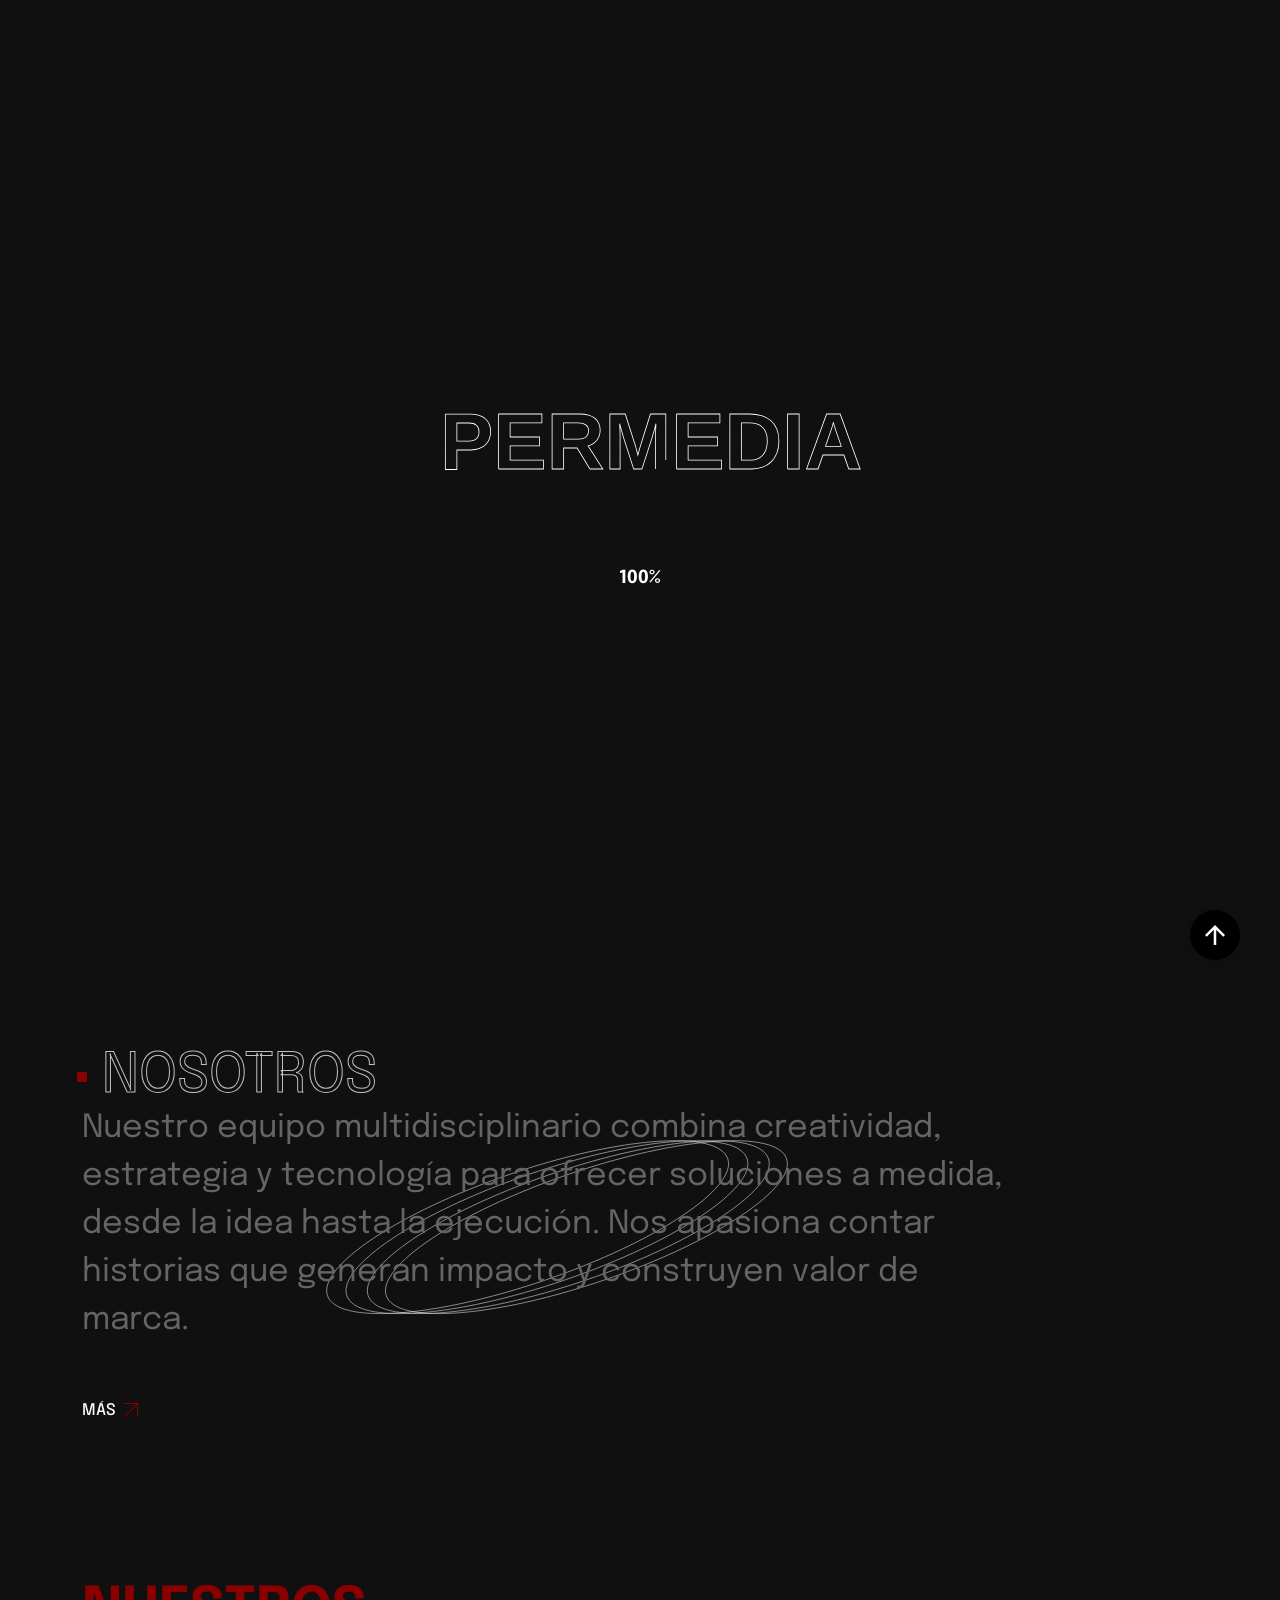
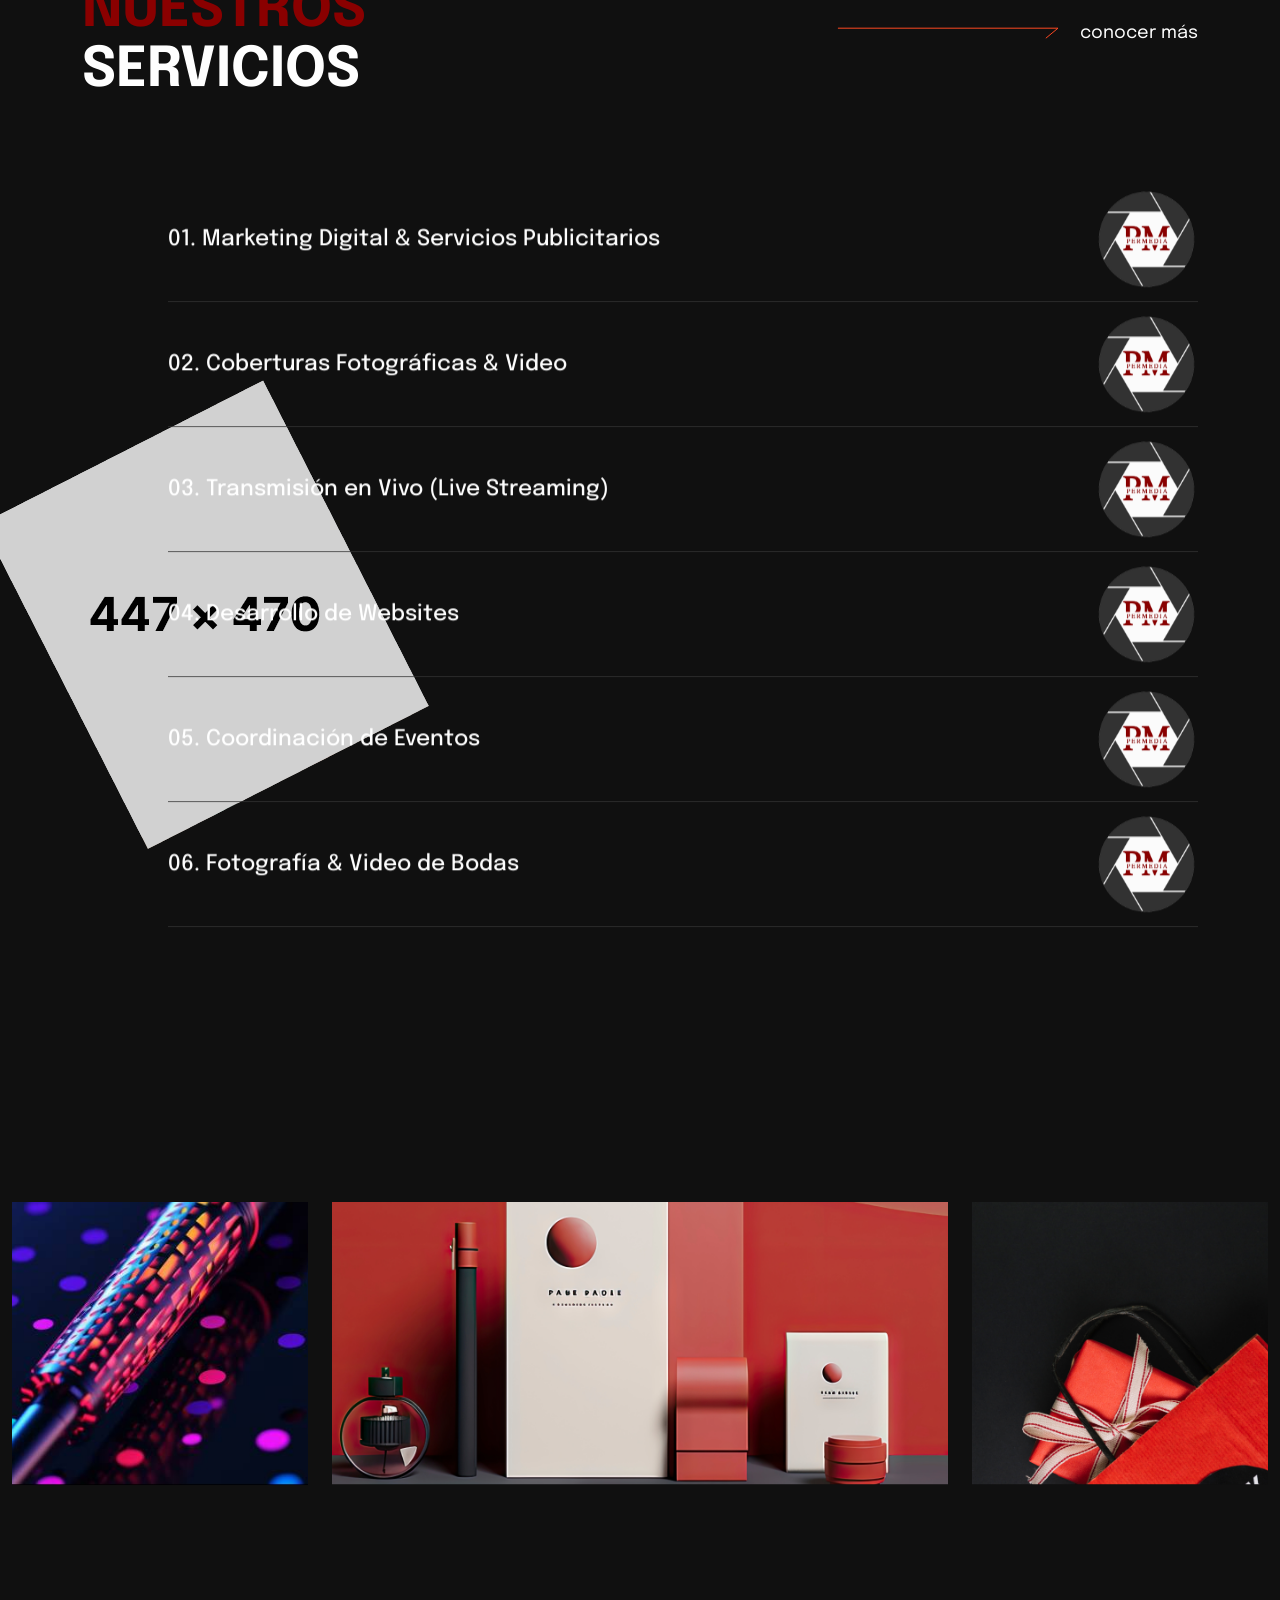
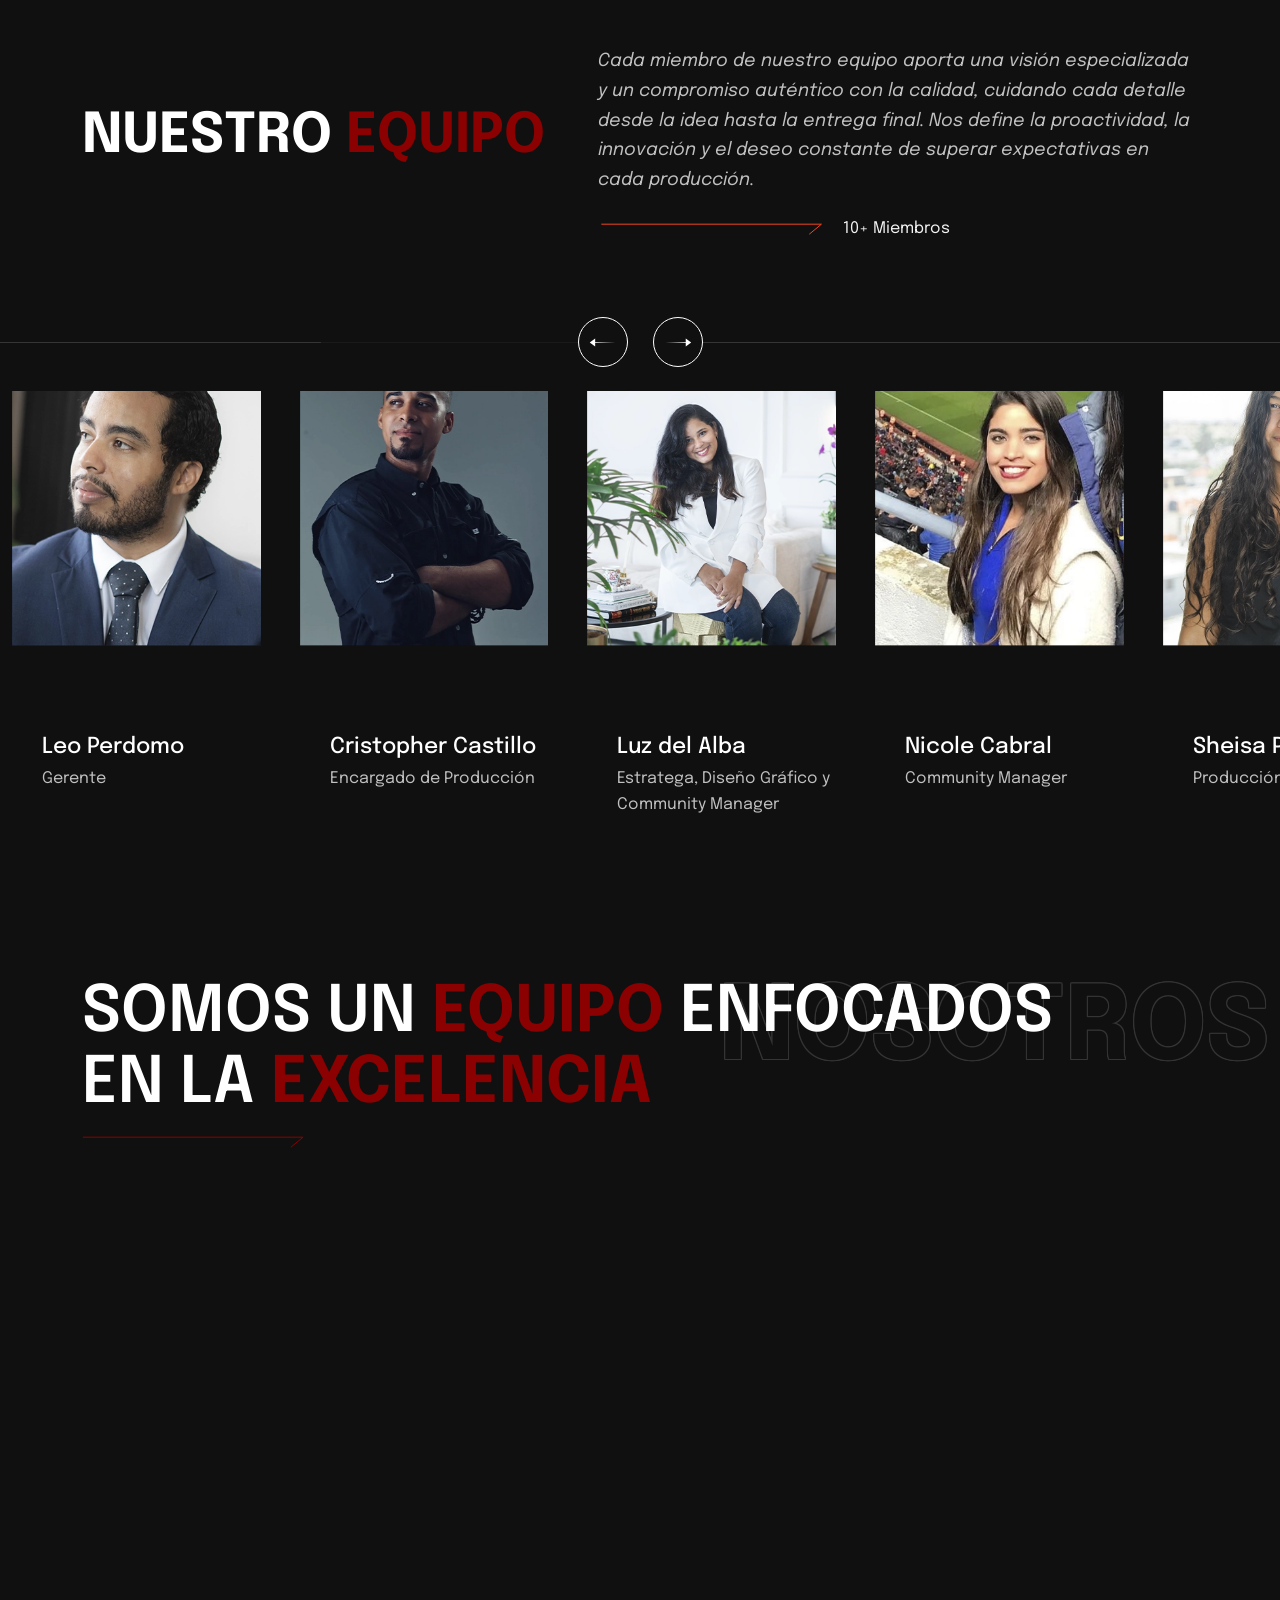
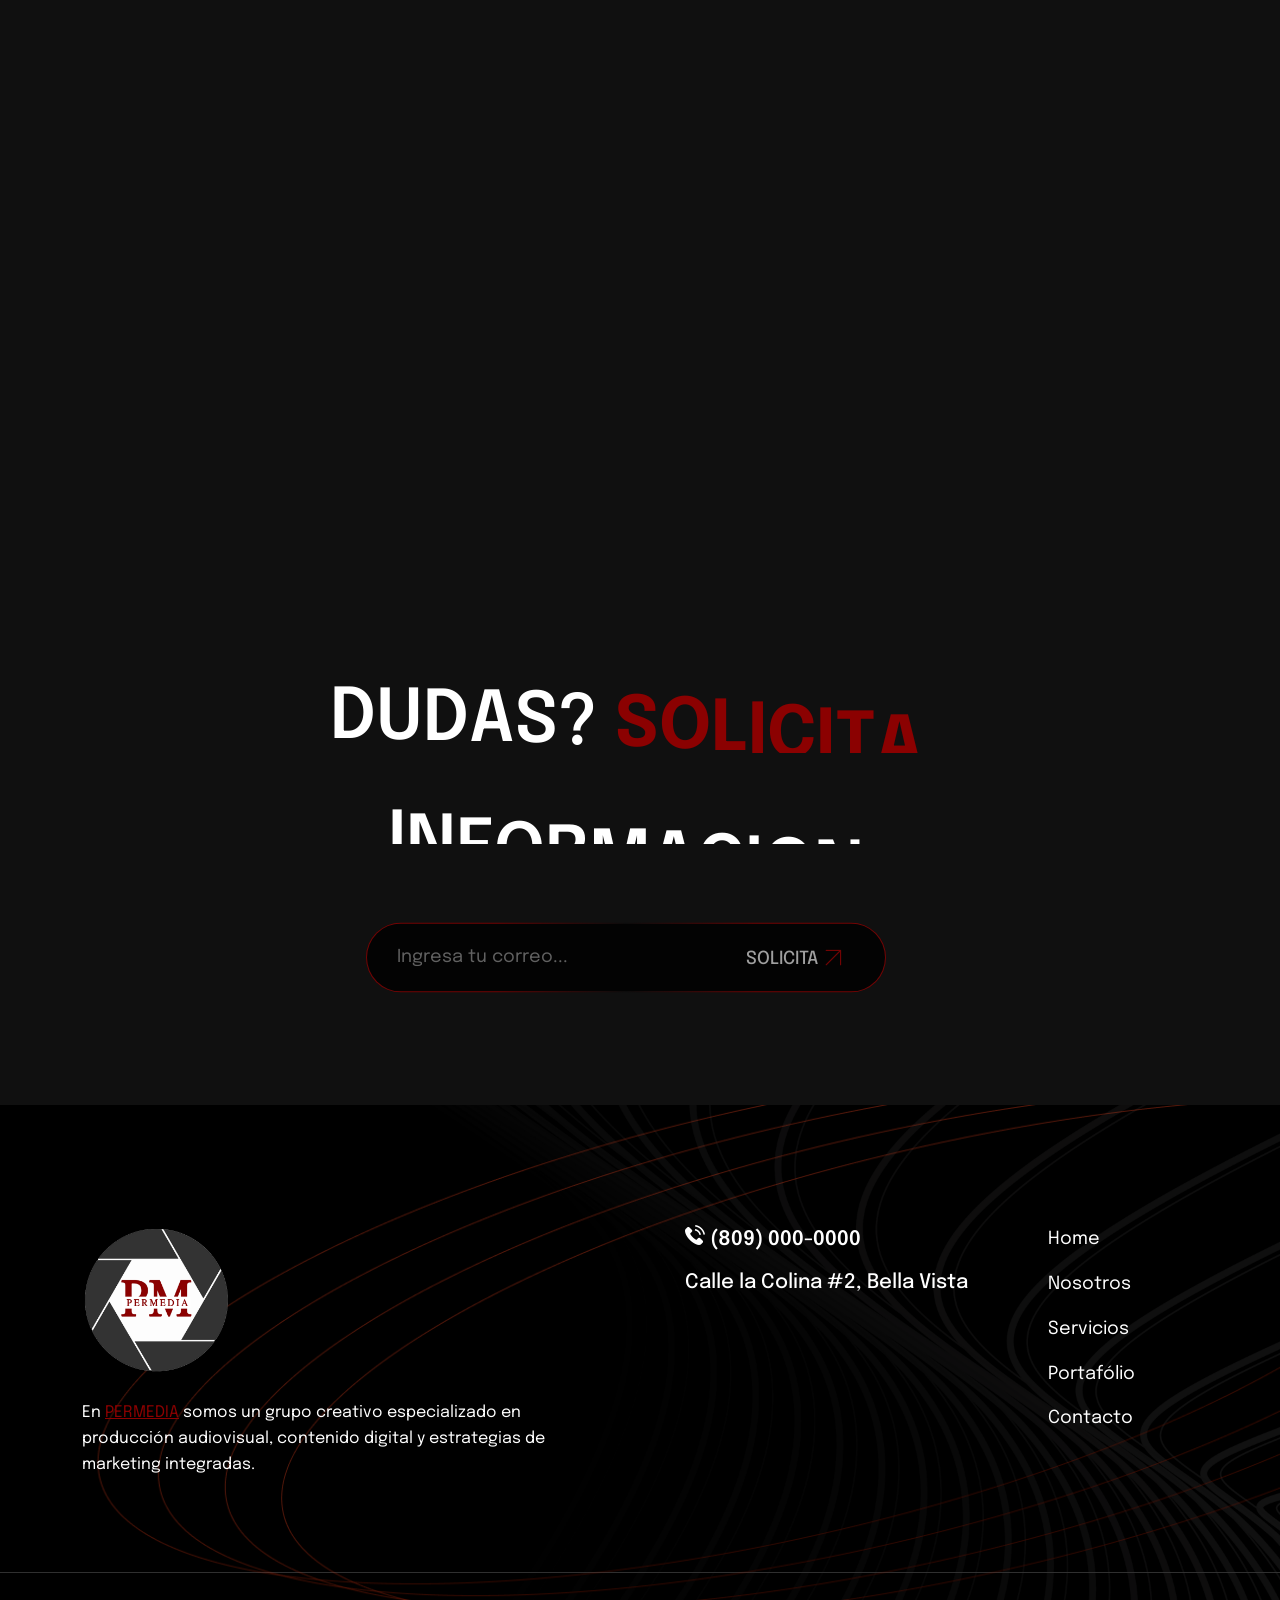
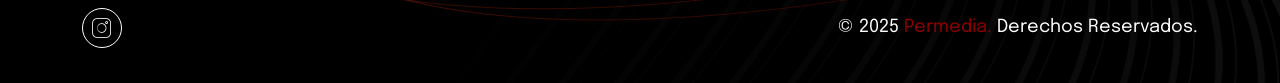
==== index.html @ 690b8cd2 "Init Push" ====
<!DOCTYPE html>
<html class="no-js" lang="en">
  <head>
    <!-- Meta Tags -->
    <meta charset="utf-8" />
    <meta http-equiv="x-ua-compatible" content="ie=edge" />
    <meta name="viewport" content="width=device-width, initial-scale=1" />
    <meta name="author" content="Thememarch" />
    <!-- Favicon Icon -->
    <link rel="icon" href="assets/img/logo/favicon.svg" />
    <!-- Site Title -->
    <title>PERMEDIA</title>
    <link
      rel="stylesheet"
      type="text/css"
      href="assets/fonts/flaticon_cretio.css"
    />
    <link rel="stylesheet" href="assets/css/plugins/swiper.min.css" />
    <link rel="stylesheet" href="assets/css/plugins/bootstrap.min.css" />
    <link rel="stylesheet" href="assets/css/style2.css" />
    <link rel="stylesheet" href="assets/css/custom.css" />
  </head>

  <body class="dark">
    <!-- Preloader -->
    <!-- Preloader -->
<div id="preloader" class="preloader">
  <div class="txt-loading">
    <div class="preloader-text">
      <svg
        xmlns="http://www.w3.org/2000/svg"
        viewBox="0 0 800 300"
        class="preloader-text-svg"
      >
        <defs>
          <linearGradient
            id="textGradient"
            x1="0%"
            y1="0%"
            x2="100%"
            y2="0%"
          >
            <stop offset="0%" stop-color="#000" />
            <stop offset="50%" stop-color="#000" />
            <stop offset="100%" stop-color="#000" />
          </linearGradient>
        </defs>
        <text class="svg-text" id="svgText">PERMEDIA</text>
      </svg>
    </div>
    <div class="loading-percent">0%</div>
  </div>
</div>
<!-- Preloader -->


    <!-- Preloader -->

    <!-- Start Header Section -->
      <!-- Start Header Section -->
  <header class="ak-site_header ak-style1 ak-sticky_header">
    <div class="ak-main_header">
      <div class="container container-customize">
        <div class="ak-main_header_in">
          <div class="ak-main-header-left">
            <a class="ak-site_branding dark-logo" href="#">
              <img src="assets/new/logo.png" style="max-height: 80px;" alt="..." />
            </a>
            <a class="ak-site_branding white-logo" href="#">
              <img src="assets/new/logo.png" style="max-height: 80px;" alt="..." />
            </a>
          </div>
          <div class="ak-main-header-center">
            <div class="ak-nav ak-medium">
              <ul class="ak-nav_list">
                <li class="menu-item-has-children">
                  <a href="index.html">Home</a>
                </li>

                <li>
                  <a href="projects.html">Proyectos</a>
                </li>

                <li>
                  <a href="services.html">Servicios</a>
                </li>
                
                <!--
                <li>
                  <a href="#">Contacto</a>
                </li>
                -->
              </ul>
            </div>
          </div>
          <div class="ak-main-header-right">
            <div class="ak-space-between gap-3">
              <div class="btn-wrapper">
                <div class="button-container">
                  <a href="#" class="custom-button ak-center">
                    <svg width="180px" height="50px" viewBox="0 0 180 50">
                      <rect
                        x="0"
                        y="0"
                        width="180"
                        height="50"
                        rx="30"
                        ry="30"
                        class="bg-line"
                      />
                      <rect
                        x="0"
                        y="0"
                        width="180"
                        height="50"
                        rx="30"
                        ry="30"
                        class="hl-line"
                      />
                    </svg>
                    <span>Contáctanos</span>
                  </a>
                </div>
              </div>

              <div
                class="offcanvaopen-btn"
                data-bs-toggle="offcanvas"
                data-bs-target="#offcanvasRight"
                aria-controls="offcanvasRight"
              >
                <i class="flaticon-dots-menu"></i>
              </div>
            </div>
          </div>
        </div>
      </div>
    </div>
    <div class="nav-bar-border"></div>
  </header>
  <!-- Start offcanvas body -->
  <div
    class="offcanvas offcanvas-end style-1"
    tabindex="-1"
    id="offcanvasRight"
  >
    <div class="offcanvas-header">
      <button
        type="button"
        class="btn-close btn-close-black ms-auto"
        data-bs-dismiss="offcanvas"
        aria-label="Close"
      ></button>
    </div>
    <div class="offcanvas-body">
      <div class="offcanvas-body-coustom-style">
        <div class="offcanvas-logo-content">
          <a class="ak-site_branding dark-logo" href="#">
            <img src="assets/new/logo.png" alt="..." />
          </a>
          <a class="ak-site_branding white-logo" href="#">
            <img src="assets/new/logo.png" alt="..." />
          </a>
        </div>
        <p class="desp">
          Lorem ipsum dolor sit amet, consectetur adipiscing elit, sed do eiusmod tempor incididunt ut.
        </p>
        <div class="row row-cols-3 g-3">
          <div class="col">
            <img
              src="assets/img/gallery/mini-gallery-1.png"
              class="img-fluid"
              alt="..."
            />
          </div>
          <div class="col">
            <img
              src="assets/img/gallery/mini-gallery-2.png"
              class="img-fluid"
              alt="..."
            />
          </div>
          <div class="col">
            <img
              src="assets/img/gallery/mini-gallery-3.png"
              class="img-fluid"
              alt="..."
            />
          </div>
          <div class="col">
            <img
              src="assets/img/gallery/mini-gallery-4.png"
              class="img-fluid"
              alt="..."
            />
          </div>
          <div class="col">
            <img
              src="assets/img/gallery/mini-gallery-5.png"
              class="img-fluid"
              alt="..."
            />
          </div>
          <div class="col">
            <img
              src="assets/img/gallery/mini-gallery-6.png"
              class="img-fluid"
              alt="..."
            />
          </div>
        </div>

        <div class="offcanvas-footer-contant">
          <p class="short-title">Escribenos!</p>
          <a class="email" href="mailto:info@email.com"> info@email.com </a>
          <a class="email" href="tel:(406)555-0120">(809) 000-0000</a>
          <a href="#">
            Calle la Colina, No. 2 <br />
            Bella Vista, República Dominicana
          </a>
          <div class="ak-height-25 ak-height-lg-25"></div>
          <p class="short-title">Social:</p>
          <div class="social-icon">
            <a href="#" class="icon style-2 dark-mode">
              <i class="flaticon-facebook"></i>
            </a>
            <a href="#" class="icon style-2 dark-mode">
              <i class="flaticon-video"></i>
            </a>
            <a href="#" class="icon style-2 dark-mode">
              <i class="flaticon-linkedin"></i>
            </a>
            <a href="#" class="icon style-2 dark-mode">
              <i class="flaticon-twitter"></i>
            </a>
          </div>
          <div class="ak-height-40 ak-height-lg-40"></div>
        </div>
      </div>
    </div>
  </div>
  <!-- End offcanvas body -->
  <div class="ak-height-190 ak-height-lg-80"></div>
  <!-- End Header Section -->
    
    <!-- End Header Section -->

    <!-- Start Hero Section -->
    <!-- Start Hero -->
    <section class="container container-customize">
      <div class="digital-agencye-hero style-1">
        <div class="hero-left-column">
          <div class="title-box">
            <h2 class="title">
              <span class="digital">SOMOS</span>
              <span class="agency">PERMEDIA</span>
            </h2>
          </div>
          <div class="cta-box">
            <div class="hero-btn">
              <a href="contact.html" class="circle-btn circle-btn-anim">
                <span class="text text-uppercase">
                  Comienza
                  <i class="flaticon-up-right-arrow"></i>
                  <br />
                  tu Proyecto
                </span>
              </a>
            </div>
            <p class="description">
              En PERMEDIA somos un grupo creativo especializado en producción audiovisual, contenido
              digital y estrategias de marketing integradas. Acompañamos a marcas, empresas e
              instituciones en la construcción de narrativas poderosas que conectan con su audiencia, a
              través de soluciones visuales, campañas efectivas y contenido que deja huella.

            </p>
          </div>
          
        </div>
        <div class="hero-right-column">
          <p class="description">
            Con más de 8 años en el mercado, en <span style="color:#8b0101;">PERMEDIA</span> hemos consolidado nuestra trayectoria
            como una agencia creativa versátil, confiable y orientada a resultados. Durante este tiempo
            hemos trabajado junto a empresas de diversos sectores, desarrollando estrategias efectivas,
            producciones audiovisuales de alto nivel y campañas digitales que marcan la diferencia.

          </p>
          <div class="image-box">
            <div class="da-shape-star">
              <img
                class="star-shape"
                src="assets/img/shape/star-1.png"
                alt="..."
              />
            </div>
            <div class="hero-right-image"></div>
            <video autoplay muted loop>
              <source
                src="assets/videos/digital-agencye.mp4"
                type="video/mp4"
              />
              Your browser does not support the video tag.
            </video>
          </div>
        </div>
      </div>
    </section>
    <!-- End Hero -->    
    <!-- End Hero Section -->

    <!-- Start Abut Section -->
    <!-- Start About -->
    <div class="ak-height-150 ak-height-lg-80"></div>
    <section>
      <div class="container">
        <div class="about-content-style2 ak-bg">
          <div class="about-title">NOSOTROS</div>
          <div class="about-info position-relative">
            <img
              class="position-absolute top-0 h-75 w-100"
              src="assets/img/shape/about-bg-line.svg"
              alt=""
            />
            <h5 class="about-desp text-color-shiption">

              <!--
              We thrive on creativity and
              <span class="highlight">innovation</span>. Our team is constantly
              exploring new ideas and approaches to ensure your
              <span class="highlight">digital presence</span>
              is fresh, engaging, and ahead of the competition.
              -->


              Nuestro equipo multidisciplinario combina creatividad, estrategia y tecnología para ofrecer
              soluciones a medida, desde la idea hasta la ejecución. Nos apasiona contar historias que
              generan impacto y construyen valor de marca.
            </h5>
            <div class="fade-animation" data-direction="right">
              <a
                href="#"
                class="more-btn fade-animation"
                data-direction="right"
              >
                <span class="morebtn-text"> Más </span>
                <span class="primary-icon-anim">
                  <i class="flaticon-up-right-arrow"></i>
                  <i class="flaticon-up-right-arrow"></i>
                </span>
              </a>
            </div>
          </div>
        </div>
      </div>
    </section>
    <!-- End About -->    
    <!-- End Abut Section -->

    <!-- Start Services Section -->
    <!-- Start  Awards-->
    <div class="ak-height-150 ak-height-lg-80"></div>
    <section class="container">
      <div class="ak-section-heading ak-style-1 type-2">
        <div
          class="ak-section-left fade-animation"
          data-direction="right"
          data-offset="55"
        >
          <h2 class="ak-section-title">
            <span class="highlight">NUESTROS </span> <br />
            SERVICIOS
          </h2>
        </div>
        <div
          class="ak-section-right fade-animation"
          data-direction="left"
          data-offset="55"
        >
          <div class="ak-section-caption">
            <span>
              <svg
                xmlns="http://www.w3.org/2000/svg"
                width="223"
                height="12"
                viewBox="0 0 223 12"
                fill="none"
              >
                <path
                  d="M1.33789 1.18359H221.034L209.173 10.9822"
                  stroke="#FF4A23"
                  stroke-linecap="round"
                />
              </svg>
            </span>
            <a href="services.html">
              <span> conocer más </span>
            </a>
          </div>
        </div>
      </div>
      <div class="ak-height-75 ak-height-lg-50"></div>
      <div class="awards-box">
        <div class="awards-hover-image">
          <img id="awardsHover" src="assets/img/award" alt="Hover Image" />
        </div>
        <div class="awards-list">
          <div class="awards-card fade-animation">
            <div class="awards-hover">
              <img src="assets/img/award/hover-img-1.png" alt="..." />
            </div>
            <h6 class="awards-title">01. Marketing Digital & Servicios Publicitarios</h6>
            <div class="awards-img">
              <img src="assets/new/logo.png" style="height:100px;" alt="..." />
            </div>
          </div>
          <div class="awards-card fade-animation">
            <div class="awards-hover">
              <img src="assets/img/award/hover-img-1.png" alt="..." />
            </div>
            <h6 class="awards-title">02. Coberturas Fotográficas & Video</h6>
            <div class="awards-img">
              <img src="assets/new/logo.png" style="height:100px;" alt="..." />
            </div>
          </div>
          <div class="awards-card fade-animation">
            <div class="awards-hover">
              <img src="assets/img/award/hover-img-1.png" alt="..." />
            </div>
            <h6 class="awards-title">03. Transmisión en Vivo (Live Streaming)</h6>
            <div class="awards-img">
              <img src="assets/new/logo.png" style="height:100px;" alt="..." />
            </div>
          </div>
          <div class="awards-card fade-animation">
            <div class="awards-hover">
              <img src="assets/img/award/hover-img-1.png" alt="..." />
            </div>
            <h6 class="awards-title">04. Desarrollo de Websites</h6>
            <div class="awards-img">
              <img src="assets/new/logo.png" style="height:100px;" alt="..." />
            </div>
          </div>
          <div class="awards-card fade-animation">
            <div class="awards-hover">
              <img src="assets/img/award/hover-img-1.png" alt="..." />
            </div>
            <h6 class="awards-title">05. Coordinación de Eventos</h6>
            <div class="awards-img">
              <img src="assets/new/logo.png" style="height:100px;" alt="..." />
            </div>
          </div>

          <div class="awards-card fade-animation">
            <div class="awards-hover">
              <img src="assets/img/award/hover-img-1.png" alt="..." />
            </div>
            <h6 class="awards-title">06. Fotografía & Video de Bodas</h6>
            <div class="awards-img">
              <img src="assets/new/logo.png" style="height:100px;" alt="..." />
            </div>
          </div>

          <div class="awards-card fade-animation">
            <div class="awards-hover">
              <img src="assets/img/award/hover-img-1.png" alt="..." />
            </div>
            <h6 class="awards-title">07. Alquiler de Equipos de Sonido</h6>
            <div class="awards-img">
              <img src="assets/new/logo.png" style="height:100px;" alt="..." />
            </div>
          </div>


          



        </div>
      </div>



    </section>

    <div class="container-fluid" style="margin-top: 150px;">
        <div class="dm-service-items" style="grid-template-rows: repeat(3, 1fr);">
          <a href="#" class="width-1 service-item ak-parallax">
            <img src="assets/img/services/dc-services-1.png" alt="Service 1" />
            <div class="service-hover-info">
              <div class="left-content">
                <p class="mini-title">Market</p>
                <h5 class="title">Lorem Ipsum</h5>
              </div>
              <div class="service-icon-btn">
                <i class="flaticon-up-right-arrow"></i>
              </div>
            </div>
          </a>
          <a href="#" class="width-2 service-item ak-parallax">
            <img
              class="ak-parallax"
              src="assets/img/services/dc-services-2.png"
              alt="Service 2"
            />
            <div class="service-hover-info">
              <div class="left-content">
                <p class="mini-title">Market</p>
                <h5 class="title">Lorem Ipsum</h5>
              </div>
              <div class="service-icon-btn">
                <i class="flaticon-up-right-arrow"></i>
              </div>
            </div>
          </a>
          <a href="#" class="width-1 service-item ak-parallax">
            <img src="assets/img/services/dc-services-3.png" alt="Service 3" />
            <div class="service-hover-info">
              <div class="left-content">
                <p class="mini-title">Market</p>
                <h5 class="title">Lorem Ipsum</h5>
              </div>
              <div class="service-icon-btn">
                <i class="flaticon-up-right-arrow"></i>
              </div>
            </div>
          </a>
          <!--
          <a href="#" class="width-2 service-item ak-parallax">
            <img src="assets/img/services/dc-services-4.png" alt="Service 4" />
            <div class="service-hover-info">
              <div class="left-content">
                <p class="mini-title">Market</p>
                <h5 class="title">Lorem Ipsum</h5>
              </div>
              <div class="service-icon-btn">
                <i class="flaticon-up-right-arrow"></i>
              </div>
            </div>
          </a>
          <a href="#" class="width-1 service-item ak-parallax">
            <img src="assets/img/services/dc-services-5.png" alt="Service 5" />
            <div class="service-hover-info">
              <div class="left-content">
                <p class="mini-title">Market</p>
                <h5 class="title">Lorem Ipsum</h5>
              </div>
              <div class="service-icon-btn">
                <i class="flaticon-up-right-arrow"></i>
              </div>
            </div>
          </a>
          <a href="#" class="width-1 service-item ak-parallax">
            <img src="assets/img/services/dc-services-6.png" alt="Service 6" />
            <div class="service-hover-info">
              <div class="left-content">
                <p class="mini-title">Market</p>
                <h5 class="title">Lorem Ipsum</h5>
              </div>
              <div class="service-icon-btn">
                <i class="flaticon-up-right-arrow"></i>
              </div>
            </div>
          </a>
          -->
        </div>
      </div>
    <!-- End  Awards-->    
    <!-- End Services Section -->

    <!-- Team -->
    <!-- Start Team  -->
<div class="ak-height-150 ak-height-lg-80"></div>
<section>
  <div class="container">
    <div class="ak-section-heading ak-style-1">
      <div class="ak-section-left">
        <h2
          class="ak-section-title text-animation"
          data-ease="power2.out"
          data-split-text="chars"
          data-direction="textTop"
          data-duration="0.7"
          data-offset="100%"
        >
          NUESTRO <span class="highlight">EQUIPO</span>
        </h2>
      </div>
      <div class="ak-section-right">
        <p
          class="ak-section-desp text-animation"
          data-direction="rotationX"
          data-split-text="lines"
          data-delay="0.3"
        >
          Cada miembro de nuestro equipo aporta una visión especializada y un compromiso auténtico
          con la calidad, cuidando cada detalle desde la idea hasta la entrega final. Nos define la
          proactividad, la innovación y el deseo constante de superar expectativas en cada producción.
        </p>
        <div
          class="ak-section-caption fade-animation"
          data-direction="right"
          data-delay="0.3"
        >
          <span>
            <svg
              xmlns="http://www.w3.org/2000/svg"
              width="223"
              height="12"
              viewBox="0 0 223 12"
              fill="none"
            >
              <path
                d="M1.33789 1.18359H221.034L209.173 10.9822"
                stroke="#FF4A23"
                stroke-linecap="round"
              />
            </svg>
          </span>
          <span> 10+ Miembros </span>
        </div>
      </div>
    </div>
  </div>
  <div class="ak-height-75 ak-height-lg-50"></div>
  <div class="team-swiper-controller">
    <div class="team-logs-scrollbar"></div>
    <div class="team-logs-navigation">
      <div class="team-logs-button-prev">
        <svg
          xmlns="http://www.w3.org/2000/svg"
          width="28"
          height="10"
          viewBox="0 0 28 10"
          fill="none"
        >
          <g clip-path="url(#clip0_2879789272_379)">
            <path
              d="M0.716728 5.58228L6.17073 1.58728V5.24028L26.5947 5.58228L6.17073 5.92428V9.57728L0.716728 5.58228Z"
              fill="#353535"
            />
          </g>
          <defs>
            <clipPath id="clip0_2879789272_379">
              <rect
                width="27"
                height="9"
                fill="white"
                transform="matrix(-1 0 0 1 27.4551 0.949463)"
              />
            </clipPath>
          </defs>
        </svg>
      </div>
      <div class="team-logs-button-next">
        <svg
          xmlns="http://www.w3.org/2000/svg"
          width="28"
          height="10"
          viewBox="0 0 28 10"
          fill="none"
        >
          <g clip-path="url(#clip0_2344554272_376)">
            <path
              d="M27.1934 5.58228L21.7394 1.58728V5.24028L1.31543 5.58228L21.7394 5.92428V9.57728L27.1934 5.58228Z"
              fill="#353535"
            />
          </g>
          <defs>
            <clipPath id="clip0_2344554272_376">
              <rect
                width="27"
                height="9"
                fill="white"
                transform="translate(0.455078 0.949463)"
              />
            </clipPath>
          </defs>
        </svg>
      </div>
    </div>
  </div>
  <div class="mt-4 ak-slider ak-team-slider">
    <div
      class="swiper-wrapper row row-cols-1 row-cols-md-5 mx-auto flex-nowrap"
    >
      <div class="swiper-slide">
        <a href="https://www.instagram.com/leoperdomophoto/" target="blank" class="border-0 team-card">
          <div class="team-img-top">
            <img src="assets/img/equipo/LEO_PERDOMO.jpg" alt="..." />
            <div class="team-social-icon">
              
              <span class="icon">
                <i class="flaticon-instagram-logo"></i>
              </span>
              
            </div>
          </div>
          <div class="team-body">
            <h6 class="team-title">Leo Perdomo</h6>
            <p class="team-text">Gerente</p>
          </div>
        </a>
      </div>
      <div class="swiper-slide">
        <a href="https://www.instagram.com/leoperdomophoto/" target="blank" class="border-0 team-card">
          <div class="team-img-top">
            <img src="assets/img/equipo/CRISTOPHER_CASTILLO.jpg" alt="..." />
            <div class="team-social-icon">
              
              <span class="icon">
                <i class="flaticon-instagram-logo"></i>
              </span>
              
            </div>
          </div>
          <div class="team-body">
            <h6 class="team-title">Cristopher Castillo</h6>
            <p class="team-text">Encargado de Producción</p>
          </div>
        </a>
      </div>

      <!-- Slide -->
      <div class="swiper-slide">
        <a href="https://www.instagram.com/leoperdomophoto/" target="blank" class="border-0 team-card">
          <div class="team-img-top">
            <img src="assets/img/equipo/LUZ_DEL_ALBA.jpg" alt="..." />
            <div class="team-social-icon">
              
              <span class="icon">
                <i class="flaticon-instagram-logo"></i>
              </span>
              
            </div>
          </div>
          <div class="team-body">
            <h6 class="team-title">Luz del Alba</h6>
            <p class="team-text">Estratega, Diseño Gráfico y Community Manager</p>
          </div>
        </a>
      </div>
      <!-- End Slide -->

      <!-- Slide -->
      <div class="swiper-slide">
        <a href="https://www.instagram.com/leoperdomophoto/" target="blank" class="border-0 team-card">
          <div class="team-img-top">
            <img src="assets/img/equipo/NICOLE_CABRAL.jpg" alt="..." />
            <div class="team-social-icon">
              
              <span class="icon">
                <i class="flaticon-instagram-logo"></i>
              </span>
              
            </div>
          </div>
          <div class="team-body">
            <h6 class="team-title">Nicole Cabral</h6>
            <p class="team-text">Community Manager</p>
          </div>
        </a>
      </div>
      <!-- End Slide -->

      <!-- Slide -->
      <div class="swiper-slide">
        <a href="https://www.instagram.com/leoperdomophoto/" target="blank" class="border-0 team-card">
          <div class="team-img-top">
            <img src="assets/img/equipo/sheisa_patino.jpg" alt="..." />
            <div class="team-social-icon">
              
              <span class="icon">
                <i class="flaticon-instagram-logo"></i>
              </span>
              
            </div>
          </div>
          <div class="team-body">
            <h6 class="team-title">Sheisa Patiño</h6>
            <p class="team-text">Producción</p>
          </div>
        </a>
      </div>
      <!-- End Slide -->


      <!-- Slide -->
      <div class="swiper-slide">
        <a href="https://www.instagram.com/leoperdomophoto/" target="blank" class="border-0 team-card">
          <div class="team-img-top">
            <img src="assets/img/equipo/JOSE_m_osoria.jpg" alt="..." />
            <div class="team-social-icon">
              
              <span class="icon">
                <i class="flaticon-instagram-logo"></i>
              </span>
              
            </div>
          </div>
          <div class="team-body">
            <h6 class="team-title">José Osoria</h6>
            <p class="team-text">Producción</p>
          </div>
        </a>
      </div>
      <!-- End Slide -->

      <!-- Slide -->
      <div class="swiper-slide">
        <a href="https://www.instagram.com/leoperdomophoto/" target="blank" class="border-0 team-card">
          <div class="team-img-top">
            <img src="assets/img/equipo/JOCHY_GARCIA_PERDOMO.jpg" alt="..." />
            <div class="team-social-icon">
              
              <span class="icon">
                <i class="flaticon-instagram-logo"></i>
              </span>
              
            </div>
          </div>
          <div class="team-body">
            <h6 class="team-title">Jochy García Perdomo</h6>
            <p class="team-text">Diseño Gráfico</p>
          </div>
        </a>
      </div>
      <!-- End Slide -->

      <!-- Slide -->
      <div class="swiper-slide">
        <a href="https://www.instagram.com/leoperdomophoto/" target="blank" class="border-0 team-card">
          <div class="team-img-top">
            <img src="assets/img/equipo/ANTHONY_SUAREZ.jpg" alt="..." />
            <div class="team-social-icon">
              
              <span class="icon">
                <i class="flaticon-instagram-logo"></i>
              </span>
              
            </div>
          </div>
          <div class="team-body">
            <h6 class="team-title">Anthony Suarez</h6>
            <p class="team-text">Audio y transmisión</p>
          </div>
        </a>
      </div>
      <!-- End Slide -->

      <!-- Slide -->
      <div class="swiper-slide">
        <a href="https://www.instagram.com/leoperdomophoto/" target="blank" class="border-0 team-card">
          <div class="team-img-top">
            <img src="assets/img/equipo/AUDICONT.jpg" alt="..." />
            <div class="team-social-icon">
              
              <span class="icon">
                <i class="flaticon-instagram-logo"></i>
              </span>
              
            </div>
          </div>
          <div class="team-body">
            <h6 class="team-title">AUDICONT</h6>
            <p class="team-text">Servicios Contables</p>
          </div>
        </a>
      </div>
      <!-- End Slide -->

      <!-- Slide -->
      <div class="swiper-slide">
        <a href="https://www.instagram.com/leoperdomophoto/" target="blank" class="border-0 team-card">
          <div class="team-img-top">
            <img src="assets/img/equipo/ISABEL_GORIS.jpg" alt="..." />
            <div class="team-social-icon">
              
              <span class="icon">
                <i class="flaticon-instagram-logo"></i>
              </span>
              
            </div>
          </div>
          <div class="team-body">
            <h6 class="team-title">Isabel Goris</h6>
            <p class="team-text">Asistencia Administrativa</p>
          </div>
        </a>
      </div>
      <!-- End Slide -->
      
      
    </div>
  </div>
</section>
<!-- Start Team  -->
    <!-- End Team Section -->

    <!-- Start Video Section -->
    <div class="breadcrumb-area style-2" style="margin-top:150px;">
      <div class="container">
        <div class="breadcrumb-wapper style-2">
          <div class="breadcrumb-title-box">
            <h1 class="breadcrumb-title">
              SOMOS UN <span class="highlight-text">EQUIPO</span> ENFOCADOS EN LA
              <span class="highlight-text">EXCELENCIA</span>
            </h1>
            <div class="breadcrumb-caption">
              <span>
                <svg xmlns="http://www.w3.org/2000/svg" width="223" height="12" viewBox="0 0 223 12" fill="none">
                  <path d="M1.33789 1.18359H221.034L209.173 10.9822" stroke="#8b0101" stroke-linecap="round"></path>
                </svg>
              </span>
              <!--
              <span><a href="index.html">Home</a> / Services </span>
              -->
            </div>
          </div>
        </div>
      </div>
      <div class="breadcrumb-stroke">NOSOTROS</div>
    </div>    
    <!-- End Video Section -->

    <!-- Start Video Section -->
    <!-- Start Video -->
    <div class="ak-height-150 ak-height-lg-80"></div>
    <div class="ak-center ak-video-block ak-style1 ak-bg">
      <video autoplay muted loop class="video-img ak-bg h-100">
        <source src="assets/videos/markag-video.mp4" type="video/mp4" />
        Your browser does not support the video.
      </video>
    </div>
    <!-- End Video -->    
    <!-- End Video Section -->

    <!-- Start Video Section -->
    <!-- Start Newsletter -->
    <div class="ak-height-150 ak-height-lg-80"></div>
    <section class="ak-center newsletter-wapper">
      <div class="theme-border-wrap cta-form-border hover-animation">
        <div class="b-top-left">
          <div class="horizontal"></div>
          <div class="verticle"></div>
        </div>
        <div class="b-top-right d-flex">
          <div class="horizontal"></div>
          <div class="verticle"></div>
        </div>
        <div class="b-bottom-right d-flex flex-end">
          <div class="horizontal flex-end align-self-end"></div>
          <div class="verticle"></div>
        </div>
        <div class="b-bottom-left">
          <div class="verticle"></div>
          <div class="horizontal"></div>
        </div>

        <div class="container">
          <div class="newsletter-content">
            <div class="newsletter-anim">
              <h2 class="newsletter-title anim-line-words">
                DUDAS?
                <span class="highlight text-underlines"> SOLICITA</span> INFORMACION                
              </h2>
            </div>
            <form class="newsletter-form fade-animation">
              <input
                type="email"
                class="newsletter-input"
                placeholder="Ingresa tu correo..."
                required
              />
              <button type="submit" class="newsletter-btn">
                <span class="newbtn-text"> SOLICITA </span>
                <span class="primary-icon-anim">
                  <i class="flaticon-up-right-arrow"></i>
                  <i class="flaticon-up-right-arrow"></i>
                </span>
              </button>
            </form>
          </div>
        </div>
      </div>
    </section>
    <!-- End Newsletter -->    
    <!-- End Video Section -->
    

    <!-- Footer -->
    
<!-- Start Footer -->
<div class="ak-height-150 ak-height-lg-80"></div>
<footer
  class="ak-footer style-1 ak-bg"
  data-src="assets/img/bg/footer-bg.png"
>
  <div class="ak-height-120 ak-height-lg-50"></div>

  <img
    src="assets/img/bg/footer-bgshape.png"
    class="ak-bg footer-bgshape"
    alt="bgshape"
  />
  
  <div class="container">
    <div class="ak-footer-container">
      <div class="footer-cta" style="display: none;">
        <div class="footer-cta-info">
          <h1 class="footer-cta-title">Let’s</h1>
          <h2 class="footer-cta-title-two"><span>Cont</span>áctanos</h2>
        </div>
        <div class="footer-btn-email">
          <div class="footer-btn-content">
            <a href="#" class="footer-btn circle-btn-anim">
              <span class="text">
                Start
                <i class="flaticon-up-right-arrow"></i>
                <span>Project</span>
              </span>
            </a>
          </div>
          <div class="footer-email">
            <p class="email-short-title">Escribenos!</p>
            <a href="mailto:info@email.com"> info@email.com</a>
          </div>
        </div>
      </div>
      <div class="footer-content">
        <div class="about-company">
          <!--
          <img
            class="footer-logo"
            src="assets/img/logo/footer-logo.svg"
            alt="white-logo.svg"
          />
          -->
          <img
            class="footer-logo"
            src="assets/new/logo.png"
            alt="white-logo.svg"
          />
          <p class="about-company-desp">
            En <span>PERMEDIA</span> somos un grupo creativo especializado en producción audiovisual, contenido
            digital y estrategias de marketing integradas.
          </p>
        </div>

        <div class="address-phn">
          <a href="tel:(406)555-0120" class="phn">
            <span>
              <i class="flaticon-telephone"></i>
            </span>
            (809) 000-0000
          </a>
          <p class="address">Calle la Colina #2, Bella Vista</p>
        </div>

        <div class="footer-list-content">
          <ul class="footer-list-menu">
            <li><a href="#">Home</a></li>
            <li><a href="#">Nosotros</a></li>
            <li><a href="#">Servicios</a></li>
            <li><a href="#">Portafólio</a></li>
            <li><a href="#">Contacto</a></li>
          </ul>
        </div>
      </div>
    </div>
  </div>
  <div class="ak-height-95 ak-height-lg-50"></div>
  <div class="copy-right-content">
    <div class="container">
      <div class="ak-space-between">
        <div class="social-icon">
          <!--
          <a href="#" class="icon">
            <i class="flaticon-facebook"></i>
          </a>
          -->
          <a href="#" class="icon">
            <i class="flaticon-video"></i>
          </a>
          <!--
          <a href="#" class="icon">
            <i class="flaticon-linkedin"></i>
          </a>
          -->
        </div>
        <a href="#" class="copy-right-text"
          >© 2025 <span>Permedia.</span> Derechos Reservados.</a
        >
      </div>
    </div>
  </div>
</footer>
<!-- End Footer -->

<div class="mode-toggle">
  <div class="setting-mode">
    <button id="open">
      <i class="flaticon-sun"></i>
    </button>
    <button id="clecel">
      <i class="flaticon-close-button-1"></i>
    </button>
  </div>
  <div class="mode-btn js-mode-type">
    <button data-mode="light" class="mode-light">
      <i class="flaticon-sun"></i>
    </button>
    <button data-mode="dark" class="active mode-dark">
      <i class="flaticon-night-mode"></i>
    </button>
  </div>
</div>

<span class="ak-scrollup">
  <svg
    width="20"
    height="20"
    viewBox="0 0 20 20"
    fill="none"
    xmlns="http://www.w3.org/2000/svg"
  >
    <path
      d="M0 10L1.7625 11.7625L8.75 4.7875V20H11.25V4.7875L18.225 11.775L20 10L10 0L0 10Z"
      fill="currentColor"
    />
  </svg>
</span>
<!-- Start Video Popup -->
<div class="ak-video-popup">
  <div class="ak-video-popup-overlay"></div>
  <div class="ak-video-popup-content">
    <div class="ak-video-popup-layer"></div>
    <div class="ak-video-popup-container">
      <div class="ak-video-popup-align">
        <div class="embed-responsive embed-responsive-16by9">
          <iframe class="embed-responsive-item" src="about:blank"></iframe>
        </div>
      </div>
      <div class="ak-video-popup-close"></div>
    </div>
  </div>
</div>
<!-- End Video Popup -->

<!-- Script -->
<script src="assets/js/plugins/jquery-3.7.1.min.js"></script>
<script src="assets/js/plugins/bootstrap.bundle.min.js"></script>
<script src="assets/js/plugins/swiper.min.js"></script>

<script src="assets/js/plugins/gsap.js"></script>
<script src="assets/js/plugins/splittext.js"></script>
<script src="assets/js/plugins/scrolltigger.js"></script>
<script src="assets/js/plugins/scrolltoplugins.js"></script>
<script src="assets/js/plugins/lenis.min.js"></script>

<script src="assets/js/main.js"></script>


    <!-- End Footer Section -->
  </body>
</html>
---- assets/fonts/flaticon_cretio.css ----
@font-face {
  font-family: "flaticon_cretio";
  src: url("./flaticon_cretio.woff2?27d66299e77734b3747271e5f6c74c41") format("woff2"), url("./flaticon_cretio.woff?27d66299e77734b3747271e5f6c74c41") format("woff"), url("./flaticon_cretio.eot?27d66299e77734b3747271e5f6c74c41#iefix") format("embedded-opentype"), url("./flaticon_cretio.ttf?27d66299e77734b3747271e5f6c74c41") format("truetype"), url("./flaticon_cretio.svg?27d66299e77734b3747271e5f6c74c41#flaticon_cretio") format("svg");
}
i[class^=flaticon-]:before, i[class*=" flaticon-"]:before {
  font-family: flaticon_cretio !important;
  font-style: normal;
  font-weight: normal !important;
  font-variant: normal;
  text-transform: none;
  line-height: 1;
  -webkit-font-smoothing: antialiased;
  -moz-osx-font-smoothing: grayscale;
}

.flaticon-down-arrow:before {
  content: "\f101";
}

.flaticon-down-arrow-1:before {
  content: "\f102";
}

.flaticon-right-arrow:before {
  content: "\f103";
}

.flaticon-facebook-app-symbol:before {
  content: "\f104";
}

.flaticon-twitter:before {
  content: "\f105";
}

.flaticon-instagram:before {
  content: "\f106";
}

.flaticon-arrow:before {
  content: "\f107";
}

.flaticon-check-mark:before {
  content: "\f108";
}

.flaticon-phone-call:before {
  content: "\f109";
}

.flaticon-envelope:before {
  content: "\f10a";
}

.flaticon-right-arrow-1:before {
  content: "\f10b";
}

.flaticon-location:before {
  content: "\f10c";
}

.flaticon-location-1:before {
  content: "\f10d";
}

.flaticon-phone:before {
  content: "\f10e";
}

.flaticon-call:before {
  content: "\f10f";
}

.flaticon-email:before {
  content: "\f110";
}

.flaticon-chevron:before {
  content: "\f111";
}

.flaticon-down-chevron:before {
  content: "\f112";
}

.flaticon-check-mark-1:before {
  content: "\f113";
}

.flaticon-checked:before {
  content: "\f114";
}

.flaticon-facebook:before {
  content: "\f115";
}

.flaticon-facebook-1:before {
  content: "\f116";
}

.flaticon-facebook-logo:before {
  content: "\f117";
}

.flaticon-linkedin:before {
  content: "\f118";
}

.flaticon-instagram-logo:before {
  content: "\f119";
}

.flaticon-video:before {
  content: "\f11a";
}

.flaticon-telephone:before {
  content: "\f11b";
}

.flaticon-phone-call-1:before {
  content: "\f11c";
}

.flaticon-sparkle:before {
  content: "\f11d";
}

.flaticon-compass:before {
  content: "\f11e";
}

.flaticon-star:before {
  content: "\f11f";
}

.flaticon-star-1:before {
  content: "\f120";
}

.flaticon-star-2:before {
  content: "\f121";
}

.flaticon-circles:before {
  content: "\f122";
}

.flaticon-folded:before {
  content: "\f123";
}

.flaticon-saturn:before {
  content: "\f124";
}

.flaticon-overlapping:before {
  content: "\f125";
}

.flaticon-heptagon:before {
  content: "\f126";
}

.flaticon-circles-1:before {
  content: "\f127";
}

.flaticon-twirl:before {
  content: "\f128";
}

.flaticon-asterisk:before {
  content: "\f129";
}

.flaticon-star-3:before {
  content: "\f12a";
}

.flaticon-circle:before {
  content: "\f12b";
}

.flaticon-zigzag-lines-in-side-view-position:before {
  content: "\f12c";
}

.flaticon-sparkler:before {
  content: "\f12d";
}

.flaticon-right-arrow-2:before {
  content: "\f12e";
}

.flaticon-arrow-up:before {
  content: "\f12f";
}

.flaticon-top-right:before {
  content: "\f130";
}

.flaticon-left-up:before {
  content: "\f131";
}

.flaticon-down-right-arrow:before {
  content: "\f132";
}

.flaticon-left-down-arrow:before {
  content: "\f133";
}

.flaticon-right-arrow-3:before {
  content: "\f134";
}

.flaticon-down-right-arrow-1:before {
  content: "\f135";
}

.flaticon-down-arrow-2:before {
  content: "\f136";
}

.flaticon-left-arrow:before {
  content: "\f137";
}

.flaticon-top-left:before {
  content: "\f138";
}

.flaticon-bottom-left:before {
  content: "\f139";
}

.flaticon-up-arrow:before {
  content: "\f13a";
}

.flaticon-right-arrow-4:before {
  content: "\f13b";
}

.flaticon-up-arrow-1:before {
  content: "\f13c";
}

.flaticon-left-arrow-1:before {
  content: "\f13d";
}

.flaticon-down-arrow-3:before {
  content: "\f13e";
}

.flaticon-up-arrow-2:before {
  content: "\f13f";
}

.flaticon-down-arrow-4:before {
  content: "\f140";
}

.flaticon-up-right-arrow:before {
  content: "\f141";
}

.flaticon-left-arrow-2:before {
  content: "\f142";
}

.flaticon-sun:before {
  content: "\f143";
}

.flaticon-night-mode:before {
  content: "\f144";
}

.flaticon-close:before {
  content: "\f145";
}

.flaticon-close-button:before {
  content: "\f146";
}

.flaticon-close-1:before {
  content: "\f147";
}

.flaticon-close-button-1:before {
  content: "\f148";
}

.flaticon-dots-menu:before {
  content: "\f149";
}

.flaticon-menu:before {
  content: "\f14a";
}

.flaticon-grid:before {
  content: "\f14b";
}/*# sourceMappingURL=flaticon_cretio.css.map */
---- assets/css/style2.css ----
/* 
|......................................................................
| Template Name: Cretio
| Author: Thememarch
| Version: 1.0
|--------------------------------------------------------------------------
|--------------------------------------------------------------------------
| TABLE OF CONTENTS:
|--------------------------------------------------------------------------
| 1. Basic Color Variable
| 2. Typography
| 3. Preloader
| 4. Spacing
| 5. General
| 6. Slider
| 7. Video Popup
| 8. Header
| 9. Footer
| 10. Pagination
| 11. Section Heading Title
| 12. Button style
| 13. Hero
| 14. Service
| 15. Moving Text
| 16. About Content
| 17. Counter Funfact
| 18. Feature Content
| 19. Testmonial
| 20. Team
| 21. DarkMode Theme Btn
| 22. Blog
| 23. Accordion
| 24. Cta
| 25. Pricing Calculator
| 26. Portfolio
| 27. Awards
| 28. Newsletter
| 29. News Card
| 30. Progress Bar
| 31. Contact Form
| 32. Error Page
 ................................................................*/
/*--------------------------------------------------------------
1. Basic Color Variable
----------------------------------------------------------------*/
@import url("https://fonts.googleapis.com/css2?family=Epilogue:ital,wght@0,100..900;1,100..900&family=Instrument+Serif:ital@0;1&display=swap");
:root {
  --body-font-family: "Epilogue", sans-serif;
  --heading-font-family: "Epilogue", sans-serif;
  --secondary-font-family: "Instrument Serif";
  --body-color: #353535;
  --body-bg-color: #ffffff;
  --heading-color: #101010;
  --border-color: #ececec;
  --white-color: #ffffff;
  --black-color: #101010;
  --primary-color: #8b0101;
  --secondary-color: #353535;
  --gray-bg: #f1f1f1;
}

.dark {
  --body-bg-color: #101010;
  --heading-color: #ffffff;
  --body-color: #c1c1c1;
  --gray-bg: #000000;
  --black-color: #ffffff;
  --white-color: #101010;
  --secondary-color: #c1c1c1;
  --border-color: #353535;
}

/*--------------------------------------------------------------
2. Typography
----------------------------------------------------------------*/
html,
body {
  color: var(--body-color);
  font-family: var(--body-font-family);
  background-color: var(--body-bg-color);
  font-size: 16px;
  font-weight: 400;
  line-height: 165%;
  overflow-x: hidden;
  scroll-behavior: auto;
  padding-right: 0 !important;
  transition: color 0.5s, background-color 0.5s;
}

html.lenis,
html.lenis body {
  height: auto;
}

.lenis.lenis-smooth {
  scroll-behavior: auto !important;
}

.lenis.lenis-smooth [data-lenis-prevent] {
  overscroll-behavior: contain;
}

.lenis.lenis-stopped {
  overflow: hidden;
}

.lenis.lenis-smooth iframe {
  pointer-events: none;
}

h1,
h2,
h3,
h4,
h5,
h6 {
  clear: both;
  color: var(--heading-color);
  font-family: var(--heading-font-family);
  padding: 0px;
  margin: 0px;
  line-height: normal;
  font-style: normal;
}

h1 {
  font-size: 100px;
  font-weight: 700;
}

h2 {
  font-size: 55px;
  font-weight: 700;
}

h3 {
  font-size: 45px;
  font-weight: 600;
}

h4 {
  font-size: 35px;
  font-weight: 600;
}

h5 {
  font-size: 28px;
  font-weight: 500;
}

h6 {
  font-size: 22px;
  font-weight: 500;
}

p {
  margin-bottom: 0;
}

ul {
  margin: 0 0 25px 0;
  padding-left: 20px;
  list-style: square outside none;
}

ol {
  padding-left: 20px;
  margin-bottom: 25px;
}

dfn,
cite,
em,
i {
  font-style: italic;
}

blockquote {
  margin: 0 15px;
  font-style: italic;
  font-size: 20px;
  line-height: 1.6em;
  margin: 0;
}

address {
  margin: 0 0 15px;
}

img {
  border: 0;
  max-width: 100%;
  height: auto;
}

a {
  font-size: 18px;
  color: inherit;
  text-decoration: none;
}

button {
  color: inherit;
  transition: all 0.3s ease;
}

a:hover {
  text-decoration: none;
  color: var(--body-color);
}

table {
  width: 100%;
  margin-bottom: 25px;
}
table th {
  font-weight: 600;
  color: var(--body-color);
}
table td,
table th {
  border-top: 1px solid #ffffff;
  padding: 11px 10px;
}

dl {
  margin-bottom: 25px;
}
dl dt {
  font-weight: 600;
}

b,
strong {
  font-weight: bold;
}

pre {
  color: var(--body-color);
  border: 1px solid #ffffff;
  font-size: 18px;
  padding: 25px;
  border-radius: 5px;
}

kbd {
  font-size: 100%;
  background-color: var(--body-color);
  border-radius: 5px;
}

/*--------------------------------------------------------------
3. Preloader
----------------------------------------------------------------*/
.preloader {
  position: fixed;
  top: 0;
  left: 0;
  width: 100vw;
  height: 100vh;
  background: var(--white-color);
  z-index: 99999999;
  overflow: hidden;
  transform: translateY(0);
}
.preloader .txt-loading {
  display: flex;
  justify-content: center;
  align-items: center;
  flex-direction: column;
  width: 100%;
  height: 100%;
  color: var(--black-color);
  font-size: 160px;
  font-weight: 700;
}
.preloader .txt-loading .preloader-text {
  text-align: center;
  max-width: 800px;
  width: 100%;
}
.preloader .txt-loading .preloader-text .preloader-text-svg {
  width: 80%;
  max-width: 900px;
  height: auto;
}
.preloader .txt-loading .preloader-text .preloader-text-svg .svg-text {
  fill: none;
  stroke: var(--black-color);
  stroke-width: 1;
  font-size: 200px;
  opacity: 0;
  transform: translate(150px, 200px);
  font-family: "Instrument", sans-serif !important;
  background: var(--white-color);
}
.preloader .txt-loading .loading-percent {
  margin-top: 1rem;
  font-size: 18px;
}

@media screen and (max-width: 991px) {
  .preloader .txt-loading {
    font-size: 42px;
  }
  .preloader .txt-loading .loading-percent {
    font-size: 16px;
  }
}
/*--------------------------------------------------------------
  4. Spacing
----------------------------------------------------------------*/
@media screen and (min-width: 992px) {
  .ak-height-0 {
    height: 0px;
  }
  .ak-height-5 {
    height: 5px;
  }
  .ak-height-10 {
    height: 10px;
  }
  .ak-height-15 {
    height: 15px;
  }
  .ak-height-20 {
    height: 20px;
  }
  .ak-height-25 {
    height: 25px;
  }
  .ak-height-30 {
    height: 30px;
  }
  .ak-height-35 {
    height: 35px;
  }
  .ak-height-40 {
    height: 40px;
  }
  .ak-height-45 {
    height: 45px;
  }
  .ak-height-50 {
    height: 50px;
  }
  .ak-height-55 {
    height: 55px;
  }
  .ak-height-60 {
    height: 60px;
  }
  .ak-height-65 {
    height: 65px;
  }
  .ak-height-70 {
    height: 70px;
  }
  .ak-height-75 {
    height: 75px;
  }
  .ak-height-80 {
    height: 80px;
  }
  .ak-height-85 {
    height: 85px;
  }
  .ak-height-90 {
    height: 90px;
  }
  .ak-height-95 {
    height: 95px;
  }
  .ak-height-100 {
    height: 100px;
  }
  .ak-height-105 {
    height: 105px;
  }
  .ak-height-110 {
    height: 110px;
  }
  .ak-height-115 {
    height: 115px;
  }
  .ak-height-120 {
    height: 120px;
  }
  .ak-height-125 {
    height: 125px;
  }
  .ak-height-130 {
    height: 130px;
  }
  .ak-height-135 {
    height: 135px;
  }
  .ak-height-140 {
    height: 140px;
  }
  .ak-height-145 {
    height: 145px;
  }
  .ak-height-150 {
    height: 150px;
  }
  .ak-height-155 {
    height: 155px;
  }
  .ak-height-160 {
    height: 160px;
  }
  .ak-height-165 {
    height: 165px;
  }
  .ak-height-170 {
    height: 170px;
  }
  .ak-height-175 {
    height: 175px;
  }
  .ak-height-180 {
    height: 180px;
  }
  .ak-height-185 {
    height: 185px;
  }
  .ak-height-190 {
    height: 190px;
  }
  .ak-height-195 {
    height: 195px;
  }
  .ak-height-200 {
    height: 200px;
  }
  .ak-height-205 {
    height: 205px;
  }
  .ak-height-210 {
    height: 210px;
  }
  .ak-height-219 {
    height: 219px;
  }
}
@media screen and (max-width: 991px) {
  .ak-height-lg-0 {
    height: 0px;
  }
  .ak-height-lg-5 {
    height: 5px;
  }
  .ak-height-lg-10 {
    height: 10px;
  }
  .ak-height-lg-15 {
    height: 15px;
  }
  .ak-height-lg-20 {
    height: 20px;
  }
  .ak-height-lg-25 {
    height: 25px;
  }
  .ak-height-lg-30 {
    height: 30px;
  }
  .ak-height-lg-35 {
    height: 35px;
  }
  .ak-height-lg-40 {
    height: 40px;
  }
  .ak-height-lg-45 {
    height: 45px;
  }
  .ak-height-lg-50 {
    height: 50px;
  }
  .ak-height-lg-55 {
    height: 55px;
  }
  .ak-height-lg-60 {
    height: 60px;
  }
  .ak-height-lg-65 {
    height: 65px;
  }
  .ak-height-lg-70 {
    height: 70px;
  }
  .ak-height-lg-75 {
    height: 75px;
  }
  .ak-height-lg-80 {
    height: 80px;
  }
  .ak-height-lg-85 {
    height: 85px;
  }
  .ak-height-lg-90 {
    height: 90px;
  }
  .ak-height-lg-95 {
    height: 95px;
  }
  .ak-height-lg-100 {
    height: 100px;
  }
  .ak-height-lg-105 {
    height: 105px;
  }
  .ak-height-lg-110 {
    height: 110px;
  }
  .ak-height-lg-115 {
    height: 115px;
  }
  .ak-height-lg-120 {
    height: 120px;
  }
  .ak-height-lg-125 {
    height: 125px;
  }
  .ak-height-lg-130 {
    height: 130px;
  }
  .ak-height-lg-135 {
    height: 135px;
  }
  .ak-height-lg-140 {
    height: 140px;
  }
  .ak-height-lg-145 {
    height: 145px;
  }
  .ak-height-lg-150 {
    height: 150px;
  }
  .ak-height-lg-155 {
    height: 155px;
  }
  .ak-height-lg-160 {
    height: 160px;
  }
  .ak-height-lg-165 {
    height: 165px;
  }
  .ak-height-lg-170 {
    height: 170px;
  }
  .ak-height-lg-175 {
    height: 175px;
  }
  .ak-height-lg-180 {
    height: 180px;
  }
  .ak-height-lg-185 {
    height: 185px;
  }
  .ak-height-lg-190 {
    height: 190px;
  }
  .ak-height-lg-195 {
    height: 195px;
  }
  .ak-height-lg-200 {
    height: 200px;
  }
  .ak-height-lg-205 {
    height: 205px;
  }
  .ak-height-lg-210 {
    height: 210px;
  }
  .ak-height-lg-219 {
    height: 219px;
  }
}
/*--------------------------------------------------------------
  5. General
----------------------------------------------------------------*/
.ak-light {
  font-weight: 300;
}

.ak-normal {
  font-weight: 400;
}

.ak-medium {
  font-weight: 500;
}

.ak-semi-bold {
  font-weight: 600;
}

.ak-bold {
  font-weight: 700;
}

.ak-extra-bold {
  font-weight: 800;
}

.ak-black {
  font-weight: 900;
}

.ak-radius-3 {
  border-radius: 3px;
}

.ak-radius-5 {
  border-radius: 5px;
}

.ak-radius-7 {
  border-radius: 7px;
}

.ak-radius-10 {
  border-radius: 10px;
}

.ak-radius-15 {
  border-radius: 15px;
}

.ak-line-height-1 {
  line-height: 1.2em;
}

.ak-line-height-2 {
  line-height: 1.25em;
}

.ak-line-height-3 {
  line-height: 1.3em;
}

.ak-line-height-4 {
  line-height: 1.4em;
}

.ak-line-height-5 {
  line-height: 1.5em;
}

.ak-line-height-6 {
  line-height: 1.6em;
}

.ak-line-height-7 {
  line-height: 1.7em;
}

.ak-line-height-39 {
  line-height: 39px;
}

.ak-line-height-54 {
  line-height: 54px;
}

.ak-line-height-85 {
  line-height: 85px;
}

.ak-line-height-100 {
  line-height: 100%;
}

.ak-font-14 {
  font-size: 14px;
}

.ak-font-16 {
  font-size: 16px;
}

.ak-font-18 {
  font-size: 18px;
}

.ak-font-20 {
  font-size: 20px;
}

.ak-font-22 {
  font-size: 22px;
}

.ak-font-24 {
  font-size: 24px;
}

.ak-font-26 {
  font-size: 26px;
}

.ak-font-28 {
  font-size: 28px;
}

.ak-font-30 {
  font-size: 30px;
}

.ak-font-38 {
  font-size: 38px;
}

.ak-font-42 {
  font-size: 42px;
}

.ak-font-50 {
  font-size: 50px;
}

.ak-font-62 {
  font-size: 62px;
}

.ak-font-italic {
  font-style: italic;
}

.ak-mp0 {
  list-style: none;
  margin: 0;
  padding: 0;
}

.ak-m0 {
  margin: 0;
}

.ak-mt100 {
  margin-top: 100px;
}

.ak-bg {
  background-size: cover;
  background-repeat: no-repeat;
  background-position: center;
}

.object-cover {
  -o-object-fit: cover;
     object-fit: cover;
}

.ak-vertical-middle {
  display: flex;
  align-items: center;
  min-height: 100%;
}

.ak-vertical-middle-in {
  flex: none;
  width: 100%;
}

.ak-center {
  display: flex;
  align-items: center;
  justify-content: center;
}

.ak-space-between {
  display: flex;
  align-items: center;
  justify-content: space-between;
}

.ak-primary-font {
  font-family: var(--heading-font-family);
}

.ak-secondary-font {
  font-family: var(--secondary-font-family);
}

.dark .ak-black-color,
.dark .ak-black-color-hover:hover {
  color: #ffffff !important;
}

.ak-black-color,
.ak-black-color-hover:hover {
  color: #101010 !important;
}

.ak-white-color,
.ak-white-color-hover:hover {
  color: #ffffff;
}

.ak-primary-color,
.ak-primary-color-hover:hover {
  color: #8b0101;
}

.ak-body-color,
.ak-body-color-hover:hover {
  color: var(--body-color);
}

.ak-body-bg,
.ak-body-bg-hover:hover {
  background-color: var(--white-color) !important;
}

.ak-white-bg-1,
.ak-white-bg-1-hover:hover {
  background-color: rgba(255, 255, 255, 0.25);
}

.ak-white-bg,
.ak-white-bg-hover:hover {
  background-color: #ffffff;
}

.ak-primary-bg-1,
.ak-primary-bg-hover-1:hover {
  background-color: rgba(255, 74, 35, 0.7);
}

.ak-primary-bg,
.ak-primary-bg-hover:hover {
  background-color: #8b0101;
}

.ak-black-bg,
.ak-black-bg-hover:hover {
  background-color: #101010;
}

.ak-solidblack-bg,
.ak-solidblack-bg-hover:hover {
  background-color: #000000;
}

.ak-gray-bg,
.ak-gray-bg-hover:hover {
  background-color: var(--gray-bg);
}

.ak-gradient-bg-1 {
  background: linear-gradient(267.18deg, #161616 0%, #080808 100%);
}

.dot-text {
  position: relative;
  display: inline-block;
  content: "";
  width: 10px;
  height: 10px;
  flex-shrink: 0;
  background-color: #8b0101;
  margin-bottom: 3px;
  margin-right: 5px;
}

@media screen and (min-width: 992px) {
  .ak-w-20 {
    width: 20%;
  }
  .ak-w-30 {
    width: 30%;
  }
  .ak-w-40 {
    width: 40%;
  }
  .ak-w-50 {
    width: 50%;
  }
  .ak-w-60 {
    width: 60%;
  }
  .ak-w-70 {
    width: 70% !important;
  }
  .ak-w-80 {
    width: 80%;
  }
}
@media screen and (max-width: 991px) {
  .ak-left-space-30 {
    padding-left: 0px;
  }
  .ak-font-14-sm {
    font-size: 14px;
  }
  .ak-font-16-sm {
    font-size: 16px;
  }
  .ak-font-18-sm {
    font-size: 18px;
  }
  .ak-font-20-sm {
    font-size: 20px;
  }
  .ak-font-22-sm {
    font-size: 22px;
  }
  .ak-font-24-sm {
    font-size: 24px;
  }
  .ak-font-26-sm {
    font-size: 26px;
  }
  .ak-font-28-sm {
    font-size: 28px;
  }
  .ak-font-42-sm {
    font-size: 42px;
  }
  .ak-font-36-sm {
    font-size: 36px;
  }
  .ak-btn-group > *:not(:last-child) {
    margin-right: 10px;
  }
  .flex-column-reverse-lg {
    flex-direction: column-reverse;
  }
  .ak-line-height-39 {
    line-height: 100%;
  }
}
.text-decoration-underline {
  text-decoration-thickness: 2px !important;
}

.ak-stroke-text {
  font-size: 50px;
  font-weight: 500;
  line-height: 1.2em;
  color: transparent;
  font-family: var(--heading-font-family);
  -webkit-text-stroke: 1px var(--body-color);
}
.ak-stroke-text.ak-type-1 {
  -webkit-text-stroke: 1.5px var(--body-color);
  text-align: center;
  font-size: 265.289px;
  line-height: 321px;
}

.ak-stroke-number {
  font-size: 55px;
  font-weight: 700;
  color: transparent;
  -webkit-text-stroke: 1px var(--body-color);
}
.ak-stroke-number.ak-type-1 {
  text-align: center;
  font-size: 265.289px;
}
@media screen and (max-width: 991px) {
  .ak-stroke-number.ak-type-1 {
    font-size: 100px;
    line-height: 100px;
  }
}

.ak-fixed-bg {
  background-attachment: fixed;
}

.ak-hover-layer,
.ak-hover-layer1,
.ak-hover-layer3 {
  position: relative;
  transition: all 0.5s cubic-bezier(0.215, 0.61, 0.355, 1);
  transform: perspective(600px) translate3d(0, 0, 0);
}

.ak-tab {
  display: none;
}
.ak-tab.active {
  display: block;
}

.ak-google-map {
  height: 530px;
}
.ak-google-map iframe {
  height: 100%;
  width: 100%;
  display: block;
  border: none;
}
.ak-google-map.ak-type1 {
  height: 100%;
  min-height: 300px;
  width: 50vw;
}

.ak-rotate-img {
  transform: rotate(45deg);
  overflow: hidden;
  border-radius: 7px;
}

.ak-rotate-img-in {
  transform: rotate(-45deg) scale(1.4);
}

.ak-half-screen {
  width: 56vw;
}

.ak-scrollup {
  position: fixed;
  bottom: -60px;
  right: 40px;
  color: #fff;
  padding: 5px;
  height: 50px;
  width: 50px;
  display: flex;
  justify-content: center;
  align-items: center;
  cursor: pointer;
  transition: all 0.4s ease;
  z-index: 111111;
  background-color: #000000;
  box-shadow: 0px 1px 5px 1px rgba(16, 16, 16, 0.2);
  border-radius: 50%;
}
.ak-scrollup:hover {
  background-color: #ffffff;
  color: #101010;
}

.ak-scrollup.ak-scrollup-show {
  bottom: 50px;
}

.swiper-slide {
  backface-visibility: hidden;
  -webkit-backface-visibility: hidden;
  overflow: hidden;
}
.swiper-slide .ak-entity-img {
  display: none;
}

.primary-color-border {
  width: 100%;
  height: 1px;
  opacity: 0.35;
  background: var(--primary-color);
}

.btn-animation {
  transform-style: preserve-3d;
  transition: font-size 0.5s, background-color 0.3s, transform 0.3s, color 0.3s;
  transform: translate3d(0, 0px, 0px);
}
.btn-animation:hover {
  font-size: 17px !important;
  color: rgba(255, 255, 255, 0.9) !important;
  background-color: rgba(255, 74, 35, 0.7) !important;
  transform: translate3d(0, -8px, 0.01px);
}

.text-letter-spacing-animation {
  letter-spacing: normal;
  transition: letter-spacing 0.3s ease;
  cursor: pointer;
}
.text-letter-spacing-animation:hover {
  letter-spacing: 2px;
  color: var(--white-color);
}

.select-input-customize {
  border-radius: 0;
  background-color: transparent;
  color: #ffffff;
  border: 1px solid #ececec;
}
.select-input-customize:focus {
  border-color: #8b0101 !important;
  box-shadow: 0 0 0 0.25rem rgba(253, 13, 13, 0.19);
}
.select-input-customize option {
  background-color: var(--black-color);
  color: rgba(255, 255, 255, 0.25);
}
.select-input-customize option:visited {
  background-color: #8b0101 !important;
  color: #8b0101 !important;
}

.container-customize {
  max-width: 1720px;
  width: 100%;
  margin-left: auto;
  margin-right: auto;
}

.img-clip-text {
  background-clip: text;
  -webkit-background-clip: text;
  -webkit-text-fill-color: transparent;
  font-family: var(--heading-font-family);
  font-size: 120px;
  font-style: normal;
  font-weight: 900;
  line-height: 125%;
  text-transform: uppercase;
}

.dark .social-icon .icon.style-2.dark-mode {
  border: 1px solid #ffffff !important;
}
.dark .social-icon .icon.style-2.dark-mode i {
  color: #ffffff;
}
.dark .social-icon .icon.style-2.dark-mode:hover {
  background-color: #ffffff;
}
.dark .social-icon .icon.style-2.dark-mode:hover i {
  color: #101010;
}

.social-icon {
  display: flex;
  gap: 15px;
}
.social-icon .icon {
  border: 1px solid #ffffff;
  width: 40px;
  height: 40px;
  border-radius: 50%;
  display: flex;
  align-items: center;
  justify-content: center;
  transition: all 0.5s ease-in-out;
}
.social-icon .icon i {
  color: #ffffff;
  display: contents;
  line-height: 30%;
  font-size: 20px;
}
.social-icon .icon.color-1 {
  background-color: rgba(0, 0, 0, 0.1);
}
.social-icon .icon.color-1 i {
  color: #101010;
}
.social-icon .icon.color-1:hover {
  background-color: #8b0101;
}
.social-icon .icon.style-2 {
  border: 1px solid #101010;
}
.social-icon .icon.style-2 i {
  color: #101010;
}
.social-icon .icon.style-2:hover {
  background-color: #101010;
}
.social-icon .icon.style-2:hover i {
  color: #ffffff;
}
.social-icon .icon:hover {
  background-color: #ffffff;
  transform: scale(1.2);
  transition-timing-function: cubic-bezier(0.47, 2.02, 0.31, -0.36);
}
.social-icon .icon:hover i {
  color: #101010;
}

.ak-border-width {
  width: 100%;
  height: 1px;
  background: var(--border-color);
}
.ak-border-width.color-black {
  background: rgba(16, 16, 16, 0.2);
}

.image-hov-one {
  position: relative;
  display: block;
  overflow: hidden;
}
.image-hov-one img {
  transition: all 0.3s linear;
  transform: scale(1);
}

.image-hov-one::after {
  background: rgba(255, 255, 255, 0.3);
  bottom: 0;
  content: "";
  left: 50%;
  position: absolute;
  right: 51%;
  top: 0;
  opacity: 1;
  pointer-events: none;
  transition: all 400ms linear;
}

.image-hov-one:hover img {
  transform: scale(1.02);
}
.image-hov-one:hover::after {
  left: 0;
  right: 0;
  opacity: 0;
  transition: all 400ms linear;
}

.split-line {
  display: inline-block !important;
}

.highlight-text {
  font-style: italic;
  color: #8b0101;
  font-weight: 400;
  font-family: var(--secondary-font-family);
  display: inline;
}

.image-scroll {
  height: 250px;
  position: relative;
  width: 100%;
  height: 100%;
  overflow: hidden;
}
.image-scroll img {
  position: absolute;
  top: -30%;
  width: 100%;
  height: 130%;
  -o-object-fit: cover;
     object-fit: cover;
}

.img-anim-left-show {
  visibility: hidden;
  overflow: hidden;
}
.img-anim-left-show img {
  -o-object-fit: cover;
     object-fit: cover;
  transform-origin: left;
}

.isotop-item-menu {
  display: flex;
  gap: 40px;
  justify-content: center;
  list-style: none;
  margin-top: 30px;
}
.isotop-item-menu .item-title {
  text-transform: uppercase;
  font-size: 16px;
  cursor: pointer;
  color: var(--black-color);
}
.isotop-item-menu .item-title.is-clicked {
  color: #8b0101;
}

.isotop-items-portfolio {
  height: auto !important;
  margin-top: 0;
}
.isotop-items-portfolio > * {
  position: relative !important;
  left: auto !important;
  top: auto !important;
}

.upcomming-soon-border {
  position: relative;
  width: 100%;
  max-width: 1015px;
}
.upcomming-soon-border .horizontal {
  width: 250px;
  height: 1px;
  animation: horizontal-grow 0.5s ease-out forwards;
}
.upcomming-soon-border .verticle {
  width: 1px;
  height: 250px;
  animation: vertical-grow 0.5s ease-out forwards;
}
.upcomming-soon-border .b-top-left {
  position: absolute;
  top: 0;
  left: 0;
  transition: all 0.3s ease;
}
.upcomming-soon-border .b-top-left.type2 {
  left: 7px;
}
.upcomming-soon-border .b-top-left .horizontal {
  opacity: 0.3;
  margin-left: -10%;
  background: linear-gradient(90deg, #c1c1c1 0%, transparent 100%);
}
.upcomming-soon-border .b-top-left .verticle {
  opacity: 0.3;
  margin-top: -10%;
  background: linear-gradient(180deg, #c1c1c1 0%, transparent 100%);
}
.upcomming-soon-border .b-top-left::after {
  position: absolute;
  content: "";
  top: -5px;
  left: -5px;
  width: 10px;
  height: 10px;
  background-color: #c1c1c1;
  opacity: 1;
}
.upcomming-soon-border .b-top-right {
  position: absolute;
  top: 0;
  right: 0;
  transition: all 0.3s ease;
}
.upcomming-soon-border .b-top-right.type2 {
  right: -14px;
}
.upcomming-soon-border .b-top-right .horizontal {
  margin-right: -10%;
  opacity: 0.3;
  background: linear-gradient(270deg, #c1c1c1 0%, transparent 100%);
}
.upcomming-soon-border .b-top-right .verticle {
  margin-top: -10%;
  opacity: 0.3;
  background: linear-gradient(190deg, #c1c1c1 0%, transparent 100%);
}
.upcomming-soon-border .b-top-right::after {
  position: absolute;
  content: "";
  top: -5px;
  right: 20px;
  width: 10px;
  height: 10px;
  background-color: #c1c1c1;
  opacity: 1;
}
.upcomming-soon-border .b-bottom-right {
  position: absolute;
  bottom: 0;
  right: 0;
  transition: all 0.3s ease;
}
.upcomming-soon-border .b-bottom-right.type2 {
  right: -14px;
}
.upcomming-soon-border .b-bottom-right .horizontal {
  opacity: 0.3;
  margin-right: -10%;
  background: linear-gradient(270deg, #c1c1c1 0%, transparent 100%);
}
.upcomming-soon-border .b-bottom-right .verticle {
  opacity: 0.3;
  margin-bottom: -10%;
  background: linear-gradient(0deg, #c1c1c1 0%, transparent 100%);
}
.upcomming-soon-border .b-bottom-right::after {
  position: absolute;
  content: "";
  bottom: -5px;
  right: 20px;
  width: 10px;
  height: 10px;
  background-color: #c1c1c1;
  opacity: 1;
}
.upcomming-soon-border .b-bottom-left {
  position: absolute;
  bottom: 0;
  left: 0;
  transition: all 0.3s ease;
}
.upcomming-soon-border .b-bottom-left.type2 {
  left: 7px;
}
.upcomming-soon-border .b-bottom-left .horizontal {
  opacity: 0.3;
  margin-left: -10%;
  background: linear-gradient(90deg, #c1c1c1 0%, transparent 100%);
}
.upcomming-soon-border .b-bottom-left .verticle {
  opacity: 0.3;
  margin-bottom: -10%;
  background: linear-gradient(0deg, #c1c1c1 0%, transparent 100%);
}
.upcomming-soon-border .b-bottom-left::after {
  position: absolute;
  content: "";
  bottom: -5px;
  left: -5px;
  width: 10px;
  height: 10px;
  background-color: #c1c1c1;
  opacity: 1;
}
@media (min-width: 1199px) {
  .upcomming-soon-border.hover-animation:hover .b-top-left {
    top: 20px;
    left: 20px;
    transition: all 0.3s ease;
    opacity: 0.3;
  }
  .upcomming-soon-border.hover-animation:hover .b-top-right {
    top: 20px;
    right: 20px;
    transition: all 0.3s ease;
    opacity: 0.3;
  }
  .upcomming-soon-border.hover-animation:hover .b-bottom-right {
    bottom: 20px;
    right: 20px;
    transition: all 0.3s ease;
    opacity: 0.3;
  }
  .upcomming-soon-border.hover-animation:hover .b-bottom-left {
    bottom: 20px;
    left: 20px;
    transition: all 0.3s ease;
    opacity: 0.3;
  }
}

.contact-form-border {
  position: relative;
  width: 100%;
  max-width: 1015px;
}
.contact-form-border .horizontal {
  width: 250px;
  height: 1px;
  animation: horizontal-grow 0.5s ease-out forwards;
}
.contact-form-border .verticle {
  width: 1px;
  height: 250px;
  animation: vertical-grow 0.5s ease-out forwards;
}
.contact-form-border .b-top-left {
  position: absolute;
  top: 0;
  left: 0;
  transition: all 0.3s ease;
}
.contact-form-border .b-top-left.type2 {
  left: 7px;
}
.contact-form-border .b-top-left .horizontal {
  opacity: 0.3;
  margin-left: -10%;
  background: linear-gradient(90deg, #8b0101 0%, transparent 100%);
}
.contact-form-border .b-top-left .verticle {
  opacity: 0.3;
  margin-top: -10%;
  background: linear-gradient(180deg, #8b0101 0%, transparent 100%);
}
.contact-form-border .b-top-left::after {
  position: absolute;
  content: "";
  top: -5px;
  left: -5px;
  width: 10px;
  height: 10px;
  background-color: #8b0101;
  opacity: 1;
}
.contact-form-border .b-top-right {
  position: absolute;
  top: 0;
  right: 0;
  transition: all 0.3s ease;
}
.contact-form-border .b-top-right.type2 {
  right: -14px;
}
.contact-form-border .b-top-right .horizontal {
  margin-right: -10%;
  opacity: 0.3;
  background: linear-gradient(270deg, #8b0101 0%, transparent 100%);
}
.contact-form-border .b-top-right .verticle {
  margin-top: -10%;
  opacity: 0.3;
  background: linear-gradient(190deg, #8b0101 0%, transparent 100%);
}
.contact-form-border .b-top-right::after {
  position: absolute;
  content: "";
  top: -5px;
  right: 20px;
  width: 10px;
  height: 10px;
  background-color: #8b0101;
  opacity: 1;
}
.contact-form-border .b-bottom-right {
  position: absolute;
  bottom: 0;
  right: 0;
  transition: all 0.3s ease;
}
.contact-form-border .b-bottom-right.type2 {
  right: -14px;
}
.contact-form-border .b-bottom-right .horizontal {
  opacity: 0.3;
  margin-right: -10%;
  background: linear-gradient(270deg, #8b0101 0%, transparent 100%);
}
.contact-form-border .b-bottom-right .verticle {
  opacity: 0.3;
  margin-bottom: -10%;
  background: linear-gradient(0deg, #8b0101 0%, transparent 100%);
}
.contact-form-border .b-bottom-right::after {
  position: absolute;
  content: "";
  bottom: -5px;
  right: 20px;
  width: 10px;
  height: 10px;
  background-color: #8b0101;
  opacity: 1;
}
.contact-form-border .b-bottom-left {
  position: absolute;
  bottom: 0;
  left: 0;
  transition: all 0.3s ease;
}
.contact-form-border .b-bottom-left.type2 {
  left: 7px;
}
.contact-form-border .b-bottom-left .horizontal {
  opacity: 0.3;
  margin-left: -10%;
  background: linear-gradient(90deg, #8b0101 0%, transparent 100%);
}
.contact-form-border .b-bottom-left .verticle {
  opacity: 0.3;
  margin-bottom: -10%;
  background: linear-gradient(0deg, #8b0101 0%, transparent 100%);
}
.contact-form-border .b-bottom-left::after {
  position: absolute;
  content: "";
  bottom: -5px;
  left: -5px;
  width: 10px;
  height: 10px;
  background-color: #8b0101;
  opacity: 1;
}
@media (min-width: 1199px) {
  .contact-form-border.hover-animation:hover .b-top-left {
    top: 20px;
    left: 20px;
    transition: all 0.3s ease;
    opacity: 0.3;
  }
  .contact-form-border.hover-animation:hover .b-top-right {
    top: 20px;
    right: 20px;
    transition: all 0.3s ease;
    opacity: 0.3;
  }
  .contact-form-border.hover-animation:hover .b-bottom-right {
    bottom: 20px;
    right: 20px;
    transition: all 0.3s ease;
    opacity: 0.3;
  }
  .contact-form-border.hover-animation:hover .b-bottom-left {
    bottom: 20px;
    left: 20px;
    transition: all 0.3s ease;
    opacity: 0.3;
  }
}

.cta-form-border {
  position: relative;
  width: 100%;
  max-width: 1163px;
  padding-right: 28px;
}
.cta-form-border .horizontal {
  width: 250px;
  height: 1px;
  animation: horizontal-grow 0.5s ease-out forwards;
}
.cta-form-border .verticle {
  width: 1px;
  height: 250px;
  animation: vertical-grow 0.5s ease-out forwards;
}
.cta-form-border .b-top-left {
  position: absolute;
  top: 0;
  left: 0;
  transition: all 0.3s ease;
}
.cta-form-border .b-top-left.type2 {
  left: 7px;
}
.cta-form-border .b-top-left .horizontal {
  opacity: 0.3;
  margin-left: -10%;
  background: linear-gradient(90deg, #8b0101 0%, transparent 100%);
}
.cta-form-border .b-top-left .verticle {
  opacity: 0.3;
  margin-top: -10%;
  background: linear-gradient(180deg, #8b0101 0%, transparent 100%);
}
.cta-form-border .b-top-left::after {
  position: absolute;
  content: "";
  top: -5px;
  left: -5px;
  width: 10px;
  height: 10px;
  background-color: #8b0101;
  opacity: 1;
}
.cta-form-border .b-top-right {
  position: absolute;
  top: 0;
  right: 0;
  transition: all 0.3s ease;
}
.cta-form-border .b-top-right.type2 {
  right: -14px;
}
.cta-form-border .b-top-right .horizontal {
  margin-right: -10%;
  opacity: 0.3;
  background: linear-gradient(270deg, #8b0101 0%, transparent 100%);
}
.cta-form-border .b-top-right .verticle {
  margin-top: -10%;
  opacity: 0.3;
  background: linear-gradient(190deg, #8b0101 0%, transparent 100%);
}
.cta-form-border .b-top-right::after {
  position: absolute;
  content: "";
  top: -5px;
  right: 20px;
  width: 10px;
  height: 10px;
  background-color: #8b0101;
  opacity: 1;
}
.cta-form-border .b-bottom-right {
  position: absolute;
  bottom: 0;
  right: 0;
  transition: all 0.3s ease;
}
.cta-form-border .b-bottom-right.type2 {
  right: -14px;
}
.cta-form-border .b-bottom-right .horizontal {
  opacity: 0.3;
  margin-right: -10%;
  background: linear-gradient(270deg, #8b0101 0%, transparent 100%);
}
.cta-form-border .b-bottom-right .verticle {
  opacity: 0.3;
  margin-bottom: -10%;
  background: linear-gradient(0deg, #8b0101 0%, transparent 100%);
}
.cta-form-border .b-bottom-right::after {
  position: absolute;
  content: "";
  bottom: -5px;
  right: 20px;
  width: 10px;
  height: 10px;
  background-color: #8b0101;
  opacity: 1;
}
.cta-form-border .b-bottom-left {
  position: absolute;
  bottom: 0;
  left: 0;
  transition: all 0.3s ease;
}
.cta-form-border .b-bottom-left.type2 {
  left: 7px;
}
.cta-form-border .b-bottom-left .horizontal {
  opacity: 0.3;
  margin-left: -10%;
  background: linear-gradient(90deg, #8b0101 0%, transparent 100%);
}
.cta-form-border .b-bottom-left .verticle {
  opacity: 0.3;
  margin-bottom: -10%;
  background: linear-gradient(0deg, #8b0101 0%, transparent 100%);
}
.cta-form-border .b-bottom-left::after {
  position: absolute;
  content: "";
  bottom: -5px;
  left: -5px;
  width: 10px;
  height: 10px;
  background-color: #8b0101;
  opacity: 1;
}
@media (min-width: 1199px) {
  .cta-form-border.hover-animation:hover .b-top-left {
    top: 20px;
    left: 20px;
    transition: all 0.3s ease;
    opacity: 0.3;
  }
  .cta-form-border.hover-animation:hover .b-top-right {
    top: 20px;
    right: 20px;
    transition: all 0.3s ease;
    opacity: 0.3;
  }
  .cta-form-border.hover-animation:hover .b-bottom-right {
    bottom: 20px;
    right: 20px;
    transition: all 0.3s ease;
    opacity: 0.3;
  }
  .cta-form-border.hover-animation:hover .b-bottom-left {
    bottom: 20px;
    left: 20px;
    transition: all 0.3s ease;
    opacity: 0.3;
  }
}
.cta-form-border .b-top-left,
.cta-form-border .b-top-right,
.cta-form-border .b-bottom-right,
.cta-form-border .b-bottom-left {
  transition: all 0.5s ease-in-out;
  opacity: 0;
}

.testmonial-slider-2 {
  position: relative;
  width: 100%;
}
.testmonial-slider-2 .horizontal {
  width: 250px;
  height: 1px;
  animation: horizontal-grow 0.5s ease-out forwards;
}
.testmonial-slider-2 .verticle {
  width: 1px;
  height: 250px;
  animation: vertical-grow 0.5s ease-out forwards;
}
.testmonial-slider-2 .b-top-left {
  position: absolute;
  top: 0;
  left: 0;
  transition: all 0.3s ease;
}
.testmonial-slider-2 .b-top-left.type2 {
  left: 7px;
}
.testmonial-slider-2 .b-top-left .horizontal {
  opacity: 0.3;
  margin-left: -10%;
  background: linear-gradient(90deg, #8b0101 0%, transparent 100%);
}
.testmonial-slider-2 .b-top-left .verticle {
  opacity: 0.3;
  margin-top: -10%;
  background: linear-gradient(180deg, #8b0101 0%, transparent 100%);
}
.testmonial-slider-2 .b-top-left::after {
  position: absolute;
  content: "";
  top: -5px;
  left: -5px;
  width: 10px;
  height: 10px;
  background-color: #8b0101;
  opacity: 1;
}
.testmonial-slider-2 .b-top-right {
  position: absolute;
  top: 0;
  right: 0;
  transition: all 0.3s ease;
}
.testmonial-slider-2 .b-top-right.type2 {
  right: -14px;
}
.testmonial-slider-2 .b-top-right .horizontal {
  margin-right: -10%;
  opacity: 0.3;
  background: linear-gradient(270deg, #8b0101 0%, transparent 100%);
}
.testmonial-slider-2 .b-top-right .verticle {
  margin-top: -10%;
  opacity: 0.3;
  background: linear-gradient(190deg, #8b0101 0%, transparent 100%);
}
.testmonial-slider-2 .b-top-right::after {
  position: absolute;
  content: "";
  top: -5px;
  right: 20px;
  width: 10px;
  height: 10px;
  background-color: #8b0101;
  opacity: 1;
}
.testmonial-slider-2 .b-bottom-right {
  position: absolute;
  bottom: 0;
  right: 0;
  transition: all 0.3s ease;
}
.testmonial-slider-2 .b-bottom-right.type2 {
  right: -14px;
}
.testmonial-slider-2 .b-bottom-right .horizontal {
  opacity: 0.3;
  margin-right: -10%;
  background: linear-gradient(270deg, #8b0101 0%, transparent 100%);
}
.testmonial-slider-2 .b-bottom-right .verticle {
  opacity: 0.3;
  margin-bottom: -10%;
  background: linear-gradient(0deg, #8b0101 0%, transparent 100%);
}
.testmonial-slider-2 .b-bottom-right::after {
  position: absolute;
  content: "";
  bottom: -5px;
  right: 20px;
  width: 10px;
  height: 10px;
  background-color: #8b0101;
  opacity: 1;
}
.testmonial-slider-2 .b-bottom-left {
  position: absolute;
  bottom: 0;
  left: 0;
  transition: all 0.3s ease;
}
.testmonial-slider-2 .b-bottom-left.type2 {
  left: 7px;
}
.testmonial-slider-2 .b-bottom-left .horizontal {
  opacity: 0.3;
  margin-left: -10%;
  background: linear-gradient(90deg, #8b0101 0%, transparent 100%);
}
.testmonial-slider-2 .b-bottom-left .verticle {
  opacity: 0.3;
  margin-bottom: -10%;
  background: linear-gradient(0deg, #8b0101 0%, transparent 100%);
}
.testmonial-slider-2 .b-bottom-left::after {
  position: absolute;
  content: "";
  bottom: -5px;
  left: -5px;
  width: 10px;
  height: 10px;
  background-color: #8b0101;
  opacity: 1;
}
@media (min-width: 1199px) {
  .testmonial-slider-2.hover-animation:hover .b-top-left {
    top: 20px;
    left: 20px;
    transition: all 0.3s ease;
    opacity: 0.3;
  }
  .testmonial-slider-2.hover-animation:hover .b-top-right {
    top: 20px;
    right: 20px;
    transition: all 0.3s ease;
    opacity: 0.3;
  }
  .testmonial-slider-2.hover-animation:hover .b-bottom-right {
    bottom: 20px;
    right: 20px;
    transition: all 0.3s ease;
    opacity: 0.3;
  }
  .testmonial-slider-2.hover-animation:hover .b-bottom-left {
    bottom: 20px;
    left: 20px;
    transition: all 0.3s ease;
    opacity: 0.3;
  }
}
.testmonial-slider-2 .b-top-left {
  top: 25px;
  left: 27px;
}
.testmonial-slider-2 .b-top-right {
  right: 0px;
  top: 25px;
}
.testmonial-slider-2 .b-bottom-right {
  bottom: 79px;
}
.testmonial-slider-2 .b-bottom-left {
  bottom: 79px;
  left: 27px;
}

.core-features .core-feature-card {
  position: relative;
  width: 100%;
}
.core-features .core-feature-card .horizontal {
  width: 250px;
  height: 1px;
  animation: horizontal-grow 0.5s ease-out forwards;
}
.core-features .core-feature-card .verticle {
  width: 1px;
  height: 250px;
  animation: vertical-grow 0.5s ease-out forwards;
}
.core-features .core-feature-card .b-top-left {
  position: absolute;
  top: 0;
  left: 0;
  transition: all 0.3s ease;
}
.core-features .core-feature-card .b-top-left.type2 {
  left: 7px;
}
.core-features .core-feature-card .b-top-left .horizontal {
  opacity: 0.3;
  margin-left: -10%;
  background: linear-gradient(90deg, #8b0101 0%, transparent 100%);
}
.core-features .core-feature-card .b-top-left .verticle {
  opacity: 0.3;
  margin-top: -10%;
  background: linear-gradient(180deg, #8b0101 0%, transparent 100%);
}
.core-features .core-feature-card .b-top-left::after {
  position: absolute;
  content: "";
  top: -5px;
  left: -5px;
  width: 10px;
  height: 10px;
  background-color: #8b0101;
  opacity: 1;
}
.core-features .core-feature-card .b-top-right {
  position: absolute;
  top: 0;
  right: 0;
  transition: all 0.3s ease;
}
.core-features .core-feature-card .b-top-right.type2 {
  right: -14px;
}
.core-features .core-feature-card .b-top-right .horizontal {
  margin-right: -10%;
  opacity: 0.3;
  background: linear-gradient(270deg, #8b0101 0%, transparent 100%);
}
.core-features .core-feature-card .b-top-right .verticle {
  margin-top: -10%;
  opacity: 0.3;
  background: linear-gradient(190deg, #8b0101 0%, transparent 100%);
}
.core-features .core-feature-card .b-top-right::after {
  position: absolute;
  content: "";
  top: -5px;
  right: 20px;
  width: 10px;
  height: 10px;
  background-color: #8b0101;
  opacity: 1;
}
.core-features .core-feature-card .b-bottom-right {
  position: absolute;
  bottom: 0;
  right: 0;
  transition: all 0.3s ease;
}
.core-features .core-feature-card .b-bottom-right.type2 {
  right: -14px;
}
.core-features .core-feature-card .b-bottom-right .horizontal {
  opacity: 0.3;
  margin-right: -10%;
  background: linear-gradient(270deg, #8b0101 0%, transparent 100%);
}
.core-features .core-feature-card .b-bottom-right .verticle {
  opacity: 0.3;
  margin-bottom: -10%;
  background: linear-gradient(0deg, #8b0101 0%, transparent 100%);
}
.core-features .core-feature-card .b-bottom-right::after {
  position: absolute;
  content: "";
  bottom: -5px;
  right: 20px;
  width: 10px;
  height: 10px;
  background-color: #8b0101;
  opacity: 1;
}
.core-features .core-feature-card .b-bottom-left {
  position: absolute;
  bottom: 0;
  left: 0;
  transition: all 0.3s ease;
}
.core-features .core-feature-card .b-bottom-left.type2 {
  left: 7px;
}
.core-features .core-feature-card .b-bottom-left .horizontal {
  opacity: 0.3;
  margin-left: -10%;
  background: linear-gradient(90deg, #8b0101 0%, transparent 100%);
}
.core-features .core-feature-card .b-bottom-left .verticle {
  opacity: 0.3;
  margin-bottom: -10%;
  background: linear-gradient(0deg, #8b0101 0%, transparent 100%);
}
.core-features .core-feature-card .b-bottom-left::after {
  position: absolute;
  content: "";
  bottom: -5px;
  left: -5px;
  width: 10px;
  height: 10px;
  background-color: #8b0101;
  opacity: 1;
}
@media (min-width: 1199px) {
  .core-features .core-feature-card.hover-animation:hover .b-top-left {
    top: 20px;
    left: 20px;
    transition: all 0.3s ease;
    opacity: 0.3;
  }
  .core-features .core-feature-card.hover-animation:hover .b-top-right {
    top: 20px;
    right: 20px;
    transition: all 0.3s ease;
    opacity: 0.3;
  }
  .core-features .core-feature-card.hover-animation:hover .b-bottom-right {
    bottom: 20px;
    right: 20px;
    transition: all 0.3s ease;
    opacity: 0.3;
  }
  .core-features .core-feature-card.hover-animation:hover .b-bottom-left {
    bottom: 20px;
    left: 20px;
    transition: all 0.3s ease;
    opacity: 0.3;
  }
}
.core-features .core-feature-card .b-bottom-right {
  right: -27px;
}
.core-features .core-feature-card .b-top-right {
  right: -27px;
}
.core-features.slider-two .swiper-wrapper {
  height: 405px;
  align-items: center;
  margin-left: 13px;
}
.core-features.slider-two .swiper-wrapper .swiper-slide {
  height: auto;
  overflow: visible;
}

@media screen and (max-width: 1399px) {
  .core-features.slider-two .swiper-wrapper {
    margin-left: 0;
  }
  .core-features.slider-two .swiper-wrapper .b-top-left,
  .core-features.slider-two .swiper-wrapper .b-top-right,
  .core-features.slider-two .swiper-wrapper .b-bottom-right,
  .core-features.slider-two .swiper-wrapper .b-bottom-left {
    display: none !important;
  }
}
@media screen and (max-width: 1199px) {
  .theme-border-wrap .b-top-left {
    left: 1px;
  }
  .theme-border-wrap .b-top-right {
    right: -24px;
  }
  .theme-border-wrap .b-bottom-right {
    right: -24px;
  }
  .theme-border-wrap .b-bottom-left {
    left: 1px;
  }
  .cta-form-border {
    padding-right: 0;
    margin-bottom: 35px;
  }
}
@media screen and (max-width: 991px) {
  .ak-google-map {
    height: 400px;
  }
  .ak-google-map.ak-type1 {
    width: 100%;
    height: 400px;
    border-radius: 15px;
    overflow: hidden;
  }
  .ak-scrollup {
    right: 15px;
  }
  .ak-scrollup.ak-scrollup-show {
    bottom: 50px;
  }
  .theme-border-wrap .b-top-left {
    left: 1px;
  }
  .theme-border-wrap .b-top-right {
    right: -24px;
  }
  .theme-border-wrap .b-bottom-right {
    right: -24px;
  }
  .theme-border-wrap .b-bottom-left {
    left: 1px;
  }
}
@media screen and (max-width: 767px) {
  .ak-cursor-lg,
  .ak-cursor-sm {
    display: none !important;
  }
  .isotop-item-menu {
    gap: 0;
    justify-content: space-between;
    padding: 0;
  }
}
/*--------------------------------------------------------------
  6. Slider
----------------------------------------------------------------*/
.ak-slider {
  position: relative;
  overflow: hidden;
}

.partners-logos-slider {
  position: relative;
  width: 100%;
}
.partners-logos-slider .swiper-slide {
  width: 25%;
}

.partners-swiper-controller {
  display: flex;
  justify-content: space-between;
  align-items: center;
  gap: 40px;
}

.partners-logs-scrollbar {
  position: relative;
  background: var(--border-color);
  cursor: pointer;
  width: 100%;
  height: 1px;
}
.partners-logs-scrollbar .swiper-scrollbar-drag {
  background: var(--primary-color);
  cursor: pointer;
}

.dark .partners-logs-navigation .partners-logs-button-next.hover-1 svg path, .dark .partners-logs-navigation .hover-1.partners-logs-button-prev svg path, .dark .partners-logs-navigation .partners-logs-button-next.hover-2 svg path, .dark .partners-logs-navigation .hover-2.partners-logs-button-prev svg path {
  fill: #ffffff;
}

.partners-logs-navigation {
  max-width: 125px;
  display: flex;
  justify-content: space-between;
  gap: 25px;
}
.partners-logs-navigation .partners-logs-button-next, .partners-logs-navigation .partners-logs-button-prev {
  width: 50px;
  height: 50px;
  flex-shrink: 0;
  border-radius: 50%;
  border: 1px solid var(--border-color);
  display: flex;
  align-items: center;
  justify-content: center;
  align-content: center;
}
.partners-logs-navigation .partners-logs-button-next.hover-1, .partners-logs-navigation .hover-1.partners-logs-button-prev {
  transition: border 0.3s;
}
.partners-logs-navigation .partners-logs-button-next.hover-1 svg, .partners-logs-navigation .hover-1.partners-logs-button-prev svg {
  transition: transform 0.3s;
}
.partners-logs-navigation .partners-logs-button-next.hover-1 svg path, .partners-logs-navigation .hover-1.partners-logs-button-prev svg path {
  transition: borfillder 0.3s;
}
.partners-logs-navigation .partners-logs-button-next.hover-1:hover, .partners-logs-navigation .hover-1.partners-logs-button-prev:hover {
  border: 1px solid var(--primary-color);
}
.partners-logs-navigation .partners-logs-button-next.hover-1:hover svg, .partners-logs-navigation .hover-1.partners-logs-button-prev:hover svg {
  transform: translateX(-5px);
}
.partners-logs-navigation .partners-logs-button-next.hover-1:hover svg path, .partners-logs-navigation .hover-1.partners-logs-button-prev:hover svg path {
  fill: var(--primary-color);
}
.partners-logs-navigation .partners-logs-button-prev.hover-2 {
  transition: border 0.3s;
}
.partners-logs-navigation .partners-logs-button-prev.hover-2 svg {
  transition: transform 0.3s;
}
.partners-logs-navigation .partners-logs-button-prev.hover-2 svg path {
  transition: borfillder 0.3s;
}
.partners-logs-navigation .partners-logs-button-prev.hover-2:hover {
  border: 1px solid var(--primary-color);
}
.partners-logs-navigation .partners-logs-button-prev.hover-2:hover svg {
  transform: translateX(5px);
}
.partners-logs-navigation .partners-logs-button-prev.hover-2:hover svg path {
  fill: var(--primary-color);
}

.client-logo {
  max-width: 245px;
  width: 100%;
  height: 125px;
  border: 1px solid var(--border-color);
  display: flex;
  align-items: center;
  justify-content: center;
  gap: 10px;
}
.client-logo.style2 {
  height: auto;
  border: none;
}
.client-logo .client-info .client-title {
  font-size: 26px;
  font-style: italic;
  font-weight: 400;
  line-height: 100%;
  font-family: var(--secondary-font-family);
}
.client-logo .client-info .client-shot-title {
  font-size: 9.5px;
  font-style: normal;
  font-weight: 300;
  line-height: 165%;
  text-transform: uppercase;
}

@media screen and (max-width: 1299px) {
  .partners-logos-slider .swiper-slide {
    width: 33.333%;
  }
}
@media screen and (max-width: 1199px) {
  .partners-logos-slider .swiper-slide {
    width: 50%;
  }
}
/*--------------------------------------------------------------
7. Video Popup
----------------------------------------------------------------*/
.ak-pd-video .ak-video-open,
.ak-sample-img .ak-video-open {
  position: absolute;
  left: 50%;
  top: 50%;
  transform: translate(-50%, -50%);
  font-size: 68px;
  transition: all 0.3s ease;
  line-height: 48px;
}

.ak-video-popup {
  position: fixed;
  z-index: 1000;
  top: 0;
  width: 100%;
  height: 100%;
  left: -100%;
  transition-delay: 0.3s;
}

.ak-video-popup.active {
  left: 0;
  transition-delay: 0s;
  left: 0;
}

.ak-video-popup-overlay {
  position: absolute;
  left: 0;
  right: 0;
  background: #ffffff;
  transition: all 0.4s ease-out;
  opacity: 0;
}

.ak-video-popup.active .ak-video-popup-overlay {
  opacity: 0.8;
  height: 100%;
  background: rgba(255, 255, 255, 0.5);
}

.ak-video-popup-content {
  position: absolute;
  left: 0;
  top: 0;
  right: 0;
  bottom: 0;
  overflow: auto;
  -webkit-overflow-scrolling: touch;
  font-size: 0;
  text-align: center;
  transition: all 0.4s ease-out;
  transform: translateY(100px);
  opacity: 0;
  visibility: hidden;
  padding: 15px;
}

.ak-video-popup.active .ak-video-popup-content {
  transform: translateY(0);
  opacity: 1;
  visibility: visible;
}

.ak-video-popup-content:after {
  content: "";
  display: inline-block;
  height: 100%;
  vertical-align: middle;
}

.ak-video-popup-container {
  display: inline-block;
  position: relative;
  text-align: left;
  max-width: 1380px;
  width: 100%;
  vertical-align: middle;
}

.ak-video-popup-container .embed-responsive {
  width: 100%;
}

.embed-responsive {
  position: relative;
  display: block;
  height: 0;
  padding: 0;
  overflow: hidden;
  height: 100%;
}

.embed-responsive-16by9::before {
  display: block;
  content: "";
  padding-top: 56.25%;
}

.embed-responsive iframe,
.embed-responsive video {
  position: absolute;
  top: 0;
  bottom: 0;
  left: 0;
  width: 100%;
  height: 100%;
  border: 0;
}

.ak-video-popup-close {
  position: absolute;
  top: 0;
  right: 0;
  width: 40px;
  height: 40px;
  background: var(--primary-color);
  cursor: pointer;
  transition: all 0.4s ease-in-out;
}

.ak-video-popup iframe {
  width: 100%;
  height: 100%;
  position: absolute;
}

.ak-video-popup-close:before {
  content: "";
  display: block;
  position: absolute;
  top: 50%;
  left: 50%;
  width: 20px;
  height: 1px;
  background: #ffffff;
  margin-left: -10px;
  transform: rotate(-45deg);
  transition: all 0.4s ease-in-out;
}

.ak-video-popup-close:after {
  content: "";
  display: block;
  position: absolute;
  top: 50%;
  left: 50%;
  width: 20px;
  height: 1px;
  background: #ffffff;
  margin-left: -10px;
  transform: rotate(45deg);
  transition: all 0.4s ease-in-out;
}

.ak-video-popup-close:hover:before,
.ak-video-popup-close:hover:after {
  background: #101010;
}

.ak-video-popup-layer {
  position: absolute;
  left: 0;
  bottom: 0;
  right: 0;
}

.ak-video-popup-align {
  overflow: hidden;
}

.ak-video-block {
  position: relative;
  height: 800px;
  overflow: hidden;
}
.ak-video-block.about-video-block {
  height: 750px;
}
.ak-video-block .video-img {
  position: absolute;
  width: 100%;
  height: 120%;
  -o-object-fit: cover;
     object-fit: cover;
}
.ak-video-block .video-player-btn {
  position: absolute;
  width: 150px;
  height: 150px;
  border-radius: 50%;
  color: var(--black-color);
  background-color: var(--white-color);
}

@media screen and (max-width: 1199px) {
  .ak-video-block {
    height: 520px;
  }
  .ak-video-block.about-video-block {
    height: 475px;
  }
}
@media screen and (max-width: 767px) {
  .ak-video-block {
    height: 400px;
  }
  .ak-video-block.about-video-block {
    height: 400px;
  }
}
/*--------------------------------------------------------------
8. Header
----------------------------------------------------------------*/
.ak-site_header {
  position: relative;
  z-index: 100001;
}

.ak-site-branding {
  display: inline-block;
  max-width: 180px;
}

.ak-site_header.ak-style1 .ak-main_header_in,
.ak-site_header.ak-style1 .ak-top_header_in {
  display: flex;
  align-items: center;
  flex-wrap: wrap;
  justify-content: space-between;
  position: relative;
  margin: 0px;
}
.ak-site_header.ak-style1 .ak-main-header-center {
  display: flex;
  align-items: center;
  height: 100%;
}

.ak-site_header_full_width .container {
  max-width: 100%;
  padding: 0 100px;
}

.ak-nav ul {
  margin: 0;
  padding: 0;
  list-style: none;
}
.ak-nav .ak-nav_list a {
  color: var(--black-color);
  font-family: var(--body-font-family);
  font-size: 16px;
  font-weight: 500;
  text-transform: capitalize;
  transition: color 0.3s;
}
.ak-nav .ak-nav_list a:hover {
  color: var(--primary-color);
}
@media screen and (min-width: 1200px) {
  .ak-nav .ak-nav_list.style-2.typle2 a {
    color: #ffffff;
  }
  .ak-nav .ak-nav_list.style-2.typle2 a:hover {
    color: var(--primary-color);
  }
}

.ak-sticky_header {
  position: fixed !important;
  width: 100%;
  z-index: 999;
}

.ak-gescout_sticky {
  position: fixed !important;
  top: -150px;
  transition: top 0.4s ease;
}

.ak-gescout_show {
  top: 0 !important;
  background-color: var(--body-bg-color);
}

.ak-site_branding {
  display: inline-block;
}
.ak-site_branding img {
  max-height: 45px;
}

.dark .btn-close.btn-close-black {
  filter: invert(1) grayscale(100%) brightness(200%);
  border: none;
}

.offcanvas.offcanvas-end.style-1 {
  background-color: var(--body-bg-color);
  width: 500px;
}
.offcanvas.offcanvas-end.style-1 .btn-close {
  opacity: 1;
}
.offcanvas.offcanvas-end.style-1 .btn-close:focus {
  box-shadow: none;
}

.offcanvas-body-coustom-style {
  display: flex;
  align-items: center;
  flex-direction: column;
  padding: 0px 29px;
  width: 100%;
  height: 100%;
}
.offcanvas-body-coustom-style .ak-site_branding {
  margin-bottom: 50px;
}
.offcanvas-body-coustom-style .desp {
  text-align: center;
  font-size: 18px;
  margin-bottom: 50px;
}
.offcanvas-body-coustom-style .offcanvas-footer-contant {
  height: 100%;
  width: 100%;
  display: flex;
  flex-direction: column;
  justify-content: flex-end;
  gap: 5px;
}
.offcanvas-body-coustom-style .offcanvas-footer-contant .short-title {
  font-size: 16px;
  line-height: 165%;
}
.offcanvas-body-coustom-style .offcanvas-footer-contant .email {
  font-size: 35px;
  font-weight: 600;
  line-height: 130%;
  color: var(--black-color);
}

@media screen and (min-width: 1200px) {
  .ak-main_header {
    position: relative;
  }
  .ak-main_header .container-fluid {
    padding-right: 40px;
    padding-left: 40px;
  }
  .ak-main_header_center,
  .ak-top_header_center {
    position: absolute;
    left: 50%;
    top: 50%;
    transform: translate(-50%, -50%);
  }
  .ak-site_header.ak-style1 .ak-main_header_center {
    display: flex;
    justify-content: center;
    align-items: center;
    height: 100%;
    width: 100%;
    max-width: calc(100% - 300px);
  }
  .ak-nav {
    display: flex;
    align-items: center;
    height: 100%;
    line-height: 1.6em;
    font-size: 16px;
  }
  .ak-nav .ak-nav_list {
    display: flex !important;
    flex-wrap: wrap;
    height: inherit;
  }
  .ak-nav .ak-nav_list > li {
    margin-right: 40px;
    height: 80px;
  }
  .ak-nav .ak-nav_list > li:last-child {
    margin-right: 0;
  }
  .ak-nav .ak-nav_list > li > a {
    display: inline-flex;
    position: relative;
    height: inherit;
    align-items: center;
    text-transform: uppercase;
  }
  .ak-nav .ak-nav_list > li > ul {
    left: 0;
    top: calc(100% + 25px);
  }
  .ak-nav .ak-nav_list > li:hover > ul {
    top: calc(100% + 0px);
    opacity: 1;
    visibility: visible;
    transition: all 0.3s ease;
  }
  .ak-nav .ak-nav_list > li.menu-item-has-children > a {
    position: relative;
  }
  .ak-nav .ak-nav_list > li.menu-item-has-children > a:after {
    content: "+";
    margin-left: 5px;
    color: #8b0101;
    font-size: 30px;
    margin-bottom: 5px;
    font-weight: 200;
  }
  .ak-nav .ak-nav_list > li.menu-item-has-children.cs_changes_color_1 > a {
    position: relative;
  }
  .ak-nav .ak-nav_list > li.menu-item-has-children.cs_changes_color_1 > a::after {
    content: "";
    display: inline-block;
    height: 8px;
    width: 8px;
    border: 2px solid #ffffff;
    transform: rotate(45deg);
    border-left: 0;
    border-top: 0;
    margin-left: 6px;
    position: relative;
    top: -2px;
    border-radius: 0px 0px 2px 0px;
  }
  .ak-nav .ak-nav_list > li.menu-item-has-children > ul > li:last-child {
    border-bottom: none;
  }
  .ak-nav .ak-nav_list li:not(.ak-mega_menu) {
    position: relative;
  }
  .ak-nav .ak-nav_list ul {
    width: 260px;
    background-color: var(--black-color);
    position: absolute;
    box-shadow: 0px 1px 2px 0px rgba(2, 0, 181, 0.1);
    border-top: 2px solid rgba(255, 255, 255, 0.3215686275);
    padding: 35px 15px;
    z-index: 100;
    opacity: 0;
    visibility: hidden;
    display: block !important;
    border-radius: 0;
    transition: all 0.1s ease;
  }
  .ak-nav .ak-nav_list ul li a {
    color: var(--white-color);
  }
  .ak-nav .ak-nav_list ul li:hover ul {
    top: 0px;
  }
  .ak-nav .ak-nav_list ul li:hover > ul {
    opacity: 1;
    visibility: visible;
    transition: all 0.4s ease;
  }
  .ak-nav .ak-nav_list ul a {
    display: block;
    line-height: inherit;
    padding: 7px 20px;
    text-transform: uppercase;
  }
  .ak-nav .ak-nav_list ul ul {
    top: 15px;
    left: 100%;
  }
  .ak-munu_toggle,
  .ak-munu_dropdown_toggle {
    display: none;
  }
  .ak-nav_black_section ul {
    position: relative;
    list-style: none;
    line-height: 65px;
    padding: 0px;
  }
  .ak-nav_black_section ul li {
    margin-top: 40px;
    font-size: 55px;
    text-transform: uppercase;
    font-weight: 900;
  }
  .menu-item-has-black-section {
    position: relative;
  }
  .menu-item-has-black-section span {
    cursor: pointer;
  }
  .menu-item-has-black-section > a {
    position: relative;
  }
  .menu-item-has-black-section > ul {
    padding-left: 40px;
    display: none;
    list-style: none;
    line-height: 30px;
  }
  .menu-item-has-black-section > ul li {
    margin-top: 40px;
  }
  .ak-munu_dropdown_toggle_1 {
    position: absolute;
    height: 30px;
    width: 35px;
    right: 20px;
    top: 9px;
  }
  .ak-munu_dropdown_toggle_1:before, .ak-munu_dropdown_toggle_1:after {
    content: "";
    display: block;
    position: absolute;
    left: 50%;
    top: 50%;
    transform: translate(-50%, -50%);
    height: 2px;
    width: 35px;
    background-color: #101010;
    transition: all 0.3s ease;
  }
  .ak-munu_dropdown_toggle_1:before {
    transform: translate(-50%, -50%) rotate(90deg);
  }
  .ak-munu_dropdown_toggle_1.active:before {
    transform: translate(-50%, -50%) rotate(0deg);
  }
}
@media screen and (max-width: 1199px) {
  .ak-main_header .container {
    max-width: 100%;
  }
  .ak-site_header.ak-style1 .ak-nav {
    display: flex;
  }
  .ak-site_header_full_width .container {
    padding: 0 15px;
  }
  .ak-munu_dropdown_toggle {
    position: absolute;
    height: 30px;
    width: 30px;
    right: 20px;
    top: 5px;
  }
  .ak-munu_dropdown_toggle:before, .ak-munu_dropdown_toggle:after {
    content: "";
    display: block;
    position: absolute;
    left: 50%;
    top: 50%;
    transform: translate(-50%, -50%);
    height: 2px;
    width: 10px;
    background-color: var(--body-color);
    transition: all 0.3s ease;
  }
  .ak-munu_dropdown_toggle:before {
    transform: translate(-50%, -50%) rotate(90deg);
  }
  .ak-munu_dropdown_toggle.active:before {
    transform: translate(-50%, -50%) rotate(0deg);
  }
  .ak-nav .ak-nav_list {
    position: absolute;
    width: 100vw;
    left: -12px;
    padding: 10px 0;
    display: none;
    top: 0%;
    padding-top: 75px;
    border-top: 1px solid rgba(77, 77, 77, 0.3215686275);
    border-bottom: 1px solid rgba(77, 77, 77, 0.3215686275);
    overflow: auto;
    max-height: calc(100vh - 80px);
    line-height: 1.6em;
    background-color: var(--body-bg-color);
    z-index: -11;
  }
  .ak-nav .ak-nav_list ul {
    padding-left: 15px;
    display: none;
  }
  .ak-nav .ak-nav_list a {
    display: block;
    padding: 8px 20px;
    text-transform: uppercase;
    position: relative;
  }
  .ak-nav .menu-item-has-children {
    position: relative;
  }
  /*Mobile Menu Button*/
  .ak-munu_toggle {
    display: inline-block;
    width: 30px;
    height: 27px;
    cursor: pointer;
    position: absolute;
    top: 27px;
    right: 30px;
  }
  .ak-munu_toggle span,
  .ak-munu_toggle span:before,
  .ak-munu_toggle span:after {
    width: 100%;
    height: 2px;
    background-color: var(--black-color);
    display: block;
  }
  .ak-munu_toggle span {
    margin: 0 auto;
    position: relative;
    top: 12px;
    transition-duration: 0s;
    transition-delay: 0.2s;
  }
  .ak-munu_toggle span:before {
    content: "";
    position: absolute;
    margin-top: -9px;
    transition-property: margin, transform;
    transition-duration: 0.2s;
    transition-delay: 0.2s, 0s;
  }
  .ak-munu_toggle span:after {
    content: "";
    position: absolute;
    margin-top: 9px;
    transition-property: margin, transform;
    transition-duration: 0.2s;
    transition-delay: 0.2s, 0s;
  }
  .ak-site_header.ak-style1 .ak-munu_toggle {
    top: 50%;
    right: 0px;
    margin-top: -13px;
  }
  .ak-toggle_active span {
    background-color: rgba(0, 0, 0, 0);
    transition-delay: 0.2s;
  }
  .ak-toggle_active span:before {
    margin-top: 0;
    transform: rotate(45deg);
    transition-delay: 0s, 0.2s;
  }
  .ak-toggle_active span:after {
    margin-top: 0;
    transform: rotate(-45deg);
    transition-delay: 0s, 0.2s;
  }
  .ak-header_toolbox {
    margin-right: 50px;
  }
  .ak-site_header.ak-style1 .ak-main_header_in {
    height: 80px;
    justify-content: start;
    margin: 0px;
  }
  .ak-site_header .current-menu-item > a:before {
    display: none;
  }
  .ak-site_header.ak-style1 .ak-main_header_center .ak-site_branding {
    position: absolute;
    left: 0px;
    top: 50%;
    transform: translateY(-50%);
  }
  .ak-site_header.ak-style1 {
    top: 0;
    background-color: var(--white-color);
  }
  .dark .ak-site_header.style-2.type2 .ak-main_header_in .ak-main-header-left .dark-logo {
    display: none !important;
  }
  .dark .ak-site_header.style-2.type2 .ak-main_header_in .ak-main-header-left .white-logo {
    display: block !important;
  }
  .ak-site_header.style-2.type2 .ak-main_header_in .ak-main-header-left .dark-logo {
    display: block !important;
  }
  .ak-site_header.style-2.type2 .ak-main_header_in .ak-main-header-left .white-logo {
    display: none !important;
  }
  .ak-main-header-right {
    display: none;
  }
}
@media screen and (max-width: 991px) {
  .ak-site_header .container {
    max-width: 100%;
    background-color: var(--body-bg-color);
  }
  .ak-site_header.ak-style1 .ak-action_box > *:not(:last-child) {
    margin-right: 25px;
  }
  .ak-site_header.ak-style1 .ak-btn {
    padding: 8px;
  }
}
@media screen and (max-width: 575px) {
  .ak-site-branding {
    max-width: 150px;
  }
  .ak-site_branding img {
    max-height: 32px;
  }
  .ak-site_header.ak-style1 .ak-btn span {
    display: none;
  }
  .ak-site_header.ak-style1 .ak-btn svg {
    margin-right: 0;
    width: 20px;
    height: 20px;
  }
}
/*--------------------------------------------------------------
  9. Footer
----------------------------------------------------------------*/
.ak-footer.style-1 {
  position: relative;
  overflow: hidden;
}
.ak-footer.style-1 .footer-bgshape {
  position: absolute;
  right: 0;
  top: 0;
  background-position: top right;
}
.ak-footer.style-1 .ak-footer-container {
  position: relative;
  display: flex;
  flex-direction: column;
  gap: 155px;
}
@media (max-width: 1199px) {
  .ak-footer.style-1 .ak-footer-container {
    gap: 50px;
  }
}
.ak-footer.style-1 .ak-footer-container .footer-cta {
  display: flex;
  justify-content: space-between;
  gap: 50px;
  flex-wrap: wrap;
}
.ak-footer.style-1 .ak-footer-container .footer-cta .footer-cta-info {
  max-width: 850px;
  width: 100%;
  display: flex;
  flex-direction: column;
  justify-content: space-between;
}
.ak-footer.style-1 .ak-footer-container .footer-cta .footer-cta-info .footer-cta-title {
  font-size: 120px;
  color: #ffffff;
  font-style: normal;
  font-weight: 500;
  line-height: normal;
}
@media (min-width: 1199px) {
  .ak-footer.style-1 .ak-footer-container .footer-cta .footer-cta-info .footer-cta-title {
    font-size: 8.2vw;
  }
}
.ak-footer.style-1 .ak-footer-container .footer-cta .footer-cta-info .footer-cta-title-two {
  color: #ffffff;
  font-size: 100px;
  line-height: normal;
  font-weight: 400;
  font-style: italic;
  font-family: var(--secondary-font-family);
}
.ak-footer.style-1 .ak-footer-container .footer-cta .footer-cta-info .footer-cta-title-two span {
  color: #8b0101;
  position: relative;
}
.ak-footer.style-1 .ak-footer-container .footer-cta .footer-cta-info .footer-cta-title-two span::after {
  position: absolute;
  content: "";
  width: 100%;
  height: 2px;
  bottom: 13px;
  right: 0;
  background-color: #8b0101;
}
@media (min-width: 1199px) {
  .ak-footer.style-1 .ak-footer-container .footer-cta .footer-cta-info .footer-cta-title-two {
    font-size: 8.3vw;
    line-height: 163px;
    width: 100%;
  }
}
.ak-footer.style-1 .ak-footer-container .footer-cta .footer-btn-email {
  max-width: 371px;
  display: flex;
  flex-direction: column;
  align-items: center;
  gap: 30px;
}
@media (max-width: 1199px) {
  .ak-footer.style-1 .ak-footer-container .footer-cta .footer-btn-email {
    align-items: self-start;
  }
}
.ak-footer.style-1 .ak-footer-container .footer-cta .footer-btn-email .footer-btn-content .footer-btn {
  display: inline-flex;
  justify-content: center;
  align-items: center;
  align-content: center;
  text-align: center;
  flex-wrap: wrap;
  width: 165px;
  height: 165px;
  padding: 62px 42px;
  border-radius: 50%;
  color: #ffffff;
  font-size: 18px;
  font-style: normal;
  font-weight: 500;
  line-height: 125%;
  text-transform: uppercase;
  background-color: var(--primary-color);
}
@media (max-width: 1199px) {
  .ak-footer.style-1 .ak-footer-container .footer-cta .footer-btn-email .footer-btn-content .footer-btn {
    width: 135px;
    height: 135px;
    padding: 0px;
  }
}
.ak-footer.style-1 .ak-footer-container .footer-cta .footer-btn-email .footer-btn-content .footer-btn i {
  line-height: 30%;
}
.ak-footer.style-1 .ak-footer-container .footer-cta .footer-btn-email .footer-email {
  display: flex;
  flex-direction: column;
  color: #ffffff;
}
.ak-footer.style-1 .ak-footer-container .footer-cta .footer-btn-email .footer-email .email-short-title {
  font-size: 18px;
  line-height: 165%;
}
.ak-footer.style-1 .ak-footer-container .footer-cta .footer-btn-email .footer-email a {
  font-size: 45px;
  font-weight: 700;
  line-height: 125%;
  color: #ffffff;
}
.ak-footer.style-1 .ak-footer-container .footer-content {
  display: flex;
  justify-content: space-between;
  flex-wrap: wrap;
  gap: 50px;
}
@media (min-width: 1199px) {
  .ak-footer.style-1 .ak-footer-container .footer-content .about-company {
    max-width: 522px;
  }
}
.ak-footer.style-1 .ak-footer-container .footer-content .about-company .footer-logo {
  max-width: 162px;
  max-height: 47px;
  margin-bottom: 25px;
}
.ak-footer.style-1 .ak-footer-container .footer-content .about-company .about-company-desp {
  font-size: 20px;
  line-height: 160%;
  color: #ffffff;
}
.ak-footer.style-1 .ak-footer-container .footer-content .about-company .about-company-desp span {
  color: #8b0101;
  font-style: italic;
  text-decoration-line: underline;
}
.ak-footer.style-1 .ak-footer-container .footer-content .address-phn {
  color: #ffffff;
  max-width: 313px;
  display: flex;
  flex-direction: column;
  gap: 15px;
}
.ak-footer.style-1 .ak-footer-container .footer-content .address-phn .phn {
  font-size: 35px;
  font-weight: 600;
  line-height: 130%;
  color: #ffffff;
}
.ak-footer.style-1 .ak-footer-container .footer-content .address-phn .phn i {
  line-height: normal;
}
.ak-footer.style-1 .ak-footer-container .footer-content .address-phn .address {
  font-size: 22px;
  font-style: normal;
  font-weight: 500;
  line-height: 150%;
}
.ak-footer.style-1 .ak-footer-container .footer-content .footer-list-content .footer-list-menu {
  color: #ffffff;
  font-size: 18px;
  line-height: 165%;
  display: flex;
  flex-direction: column;
  gap: 15px;
  list-style: none;
  padding: 0;
  margin: 0;
  min-width: 150px;
}
.ak-footer.style-1 .ak-footer-container .footer-content .footer-list-content .footer-list-menu li {
  transform: translateX(0px);
  transition: transform 0.3s ease;
}
.ak-footer.style-1 .ak-footer-container .footer-content .footer-list-content .footer-list-menu li a {
  color: #ffffff;
  font-weight: 400;
}
.ak-footer.style-1 .ak-footer-container .footer-content .footer-list-content .footer-list-menu li:hover {
  transform: translateX(10px);
}
.ak-footer.style-1 .ak-footer-container .footer-content .footer-list-content .footer-list-menu li:hover a {
  opacity: 0.8;
}
.ak-footer.style-1 .copy-right-content {
  border-top: 1px solid rgba(53, 53, 53, 0.9);
  padding: 35px 0px;
}
.ak-footer.style-1 .copy-right-content .copy-right-social-info {
  display: flex;
  justify-content: space-between;
  align-items: center;
  gap: 20px;
  flex-wrap: wrap;
}
.ak-footer.style-1 .copy-right-content .copy-right-text {
  font-size: 18px;
  line-height: 165%;
  color: #ffffff;
  font-weight: 400;
}
.ak-footer.style-1 .copy-right-content .copy-right-text span {
  color: #8b0101;
}

@media screen and (max-width: 576px) {
  .ak-footer.style-1 .ak-footer-container .footer-cta .footer-cta-info .footer-cta-title {
    font-size: 62px;
  }
  .ak-footer.style-1 .ak-footer-container .footer-cta .footer-cta-info .footer-cta-title-two {
    font-size: 62px;
  }
  .ak-footer.style-1 .ak-footer-container .footer-cta .footer-btn-email .footer-btn-content .footer-btn {
    width: 110px;
    height: 110px;
    font-size: 14px;
  }
  .ak-footer.style-1 .ak-footer-container .footer-cta .footer-btn-email .footer-email a {
    font-size: 32px;
  }
  .ak-footer.style-1 .ak-footer-container .footer-content .about-company .about-company-desp {
    font-size: 18px;
  }
  .ak-footer.style-1 .ak-footer-container .footer-content .address-phn .phn {
    font-size: 32px;
  }
  .ak-footer.style-1 .ak-footer-container .footer-content .address-phn .address {
    font-size: 18px;
  }
  .ak-footer.style-1 .copy-right-content .ak-space-between {
    flex-wrap: wrap;
    gap: 20px;
  }
  .ak-footer.style-1 .copy-right-content .copy-right-text {
    font-size: 16px;
  }
}
/*--------------------------------------------------------------
  10. Pagination
----------------------------------------------------------------*/
.pagination-style {
  display: flex;
  gap: 30px;
  justify-content: center;
  color: #ffffff;
  font-size: 22px;
  cursor: pointer;
}
.pagination-style .current {
  color: #8b0101;
}
.pagination-style .current.next,
.pagination-style .current.prev {
  color: #ffffff;
}

/*--------------------------------------------------------------
11. Section Heading Title
----------------------------------------------------------------*/
.ak-section-heading.ak-style-1 {
  display: flex;
  justify-content: space-between;
  align-items: center;
  gap: 25px;
}
.ak-section-heading.ak-style-1.bg-black .ak-section-left .ak-section-title {
  color: #ffffff;
}
.ak-section-heading.ak-style-1.bg-black .ak-section-right .ak-section-desp {
  color: #c1c1c1;
}
.ak-section-heading.ak-style-1.bg-black .ak-section-right .ak-section-caption {
  color: #ffffff;
}
.ak-section-heading.ak-style-1 .ak-section-left {
  flex: 1 1 auto;
}
.ak-section-heading.ak-style-1 .ak-section-left .ak-section-title {
  font-size: 55px;
  font-weight: 700;
  color: var(--heading-color);
  line-height: 110%;
}
.ak-section-heading.ak-style-1 .ak-section-left .ak-section-title.mini-section-title {
  font-size: 28px;
  font-weight: 600;
}
.ak-section-heading.ak-style-1 .ak-section-left .ak-section-title .highlight {
  font-weight: 400;
  font-style: italic;
  color: #8b0101;
  display: inline-block !important;
  font-family: var(--secondary-font-family);
}
.ak-section-heading.ak-style-1 .ak-section-left .ak-section-title .highlight.text-underline::after {
  content: "";
  display: block;
  width: 100%;
  height: 1px;
  background-color: #8b0101;
  margin-top: 4px;
  opacity: 0;
  transition-delay: 1.5s;
  transition-duration: 0.5s;
}
.ak-section-heading.ak-style-1 .ak-section-left .ak-section-title .highlight.text-underline.active::after {
  opacity: 1;
}
.ak-section-heading.ak-style-1 .ak-section-left .ak-section-title .highlight.text-underline-white::after {
  content: "";
  display: block;
  width: 100%;
  height: 1px;
  background-color: #ffffff;
  margin-bottom: 4px;
  opacity: 0;
  transition-delay: 1.5s;
  transition-duration: 0.5s;
}
.ak-section-heading.ak-style-1 .ak-section-left .ak-section-title .highlight.text-underline-white.active::after {
  opacity: 1;
}
.ak-section-heading.ak-style-1 .ak-section-left .ak-section-title .highlight.text-underline-black::after {
  content: "";
  display: block;
  width: 100%;
  height: 1px;
  background-color: #101010;
  margin-bottom: 4px;
  opacity: 0;
  transition-delay: 1.5s;
  transition-duration: 0.5s;
}
.ak-section-heading.ak-style-1 .ak-section-left .ak-section-title .highlight.text-underline-black.active::after {
  opacity: 1;
}
.ak-section-heading.ak-style-1 .ak-section-right {
  flex: 1 1 auto;
  max-width: 600px;
  width: 100%;
}
.ak-section-heading.ak-style-1 .ak-section-right .ak-section-desp {
  font-size: 18px;
  font-style: italic;
  line-height: 165%;
  margin-bottom: 20px;
}
.ak-section-heading.ak-style-1 .ak-section-right .ak-section-caption {
  font-size: 16px;
  color: var(--heading-color);
  display: flex;
  gap: 20px;
  flex-shrink: 0;
  line-height: 165%;
}
.ak-section-heading.ak-style-1 .ak-section-right .ak-section-caption:first-child {
  padding-bottom: 15px;
}
.ak-section-heading.ak-style-1.type-2 .ak-section-right .ak-section-caption {
  justify-content: flex-end;
}

.breadcrumb-area.style-2 {
  position: relative;
  max-width: 1720px;
  width: 100%;
  margin-left: auto;
  margin-right: auto;
}
.breadcrumb-area.style-2 .breadcrumb-stroke {
  text-transform: uppercase;
  position: absolute;
  top: 0;
  right: 10px;
  color: transparent;
  font-family: var(--heading-font-family);
  background-image: none;
  text-shadow: -1px -1px 0 var(--border-color), 0px -1px 0 var(--border-color), 1px -1px 0 var(--border-color), 1px 0px 0 var(--border-color), 1px 1px 0 var(--border-color), 0px 1px 0 var(--border-color), -1px 1px 0 var(--border-color), -1px 0 0 var(--border-color);
  color: var(--white-color);
  font-size: clamp(100px, 8vw, 150px);
  line-height: normal;
  font-weight: 700;
  z-index: 11;
}
.breadcrumb-area.style-2 .breadcrumb-stroke.text-normal {
  font-size: 130px;
  line-height: normal;
  color: var(--border-color);
  text-transform: uppercase;
}
.breadcrumb-area .breadcrumb-wapper {
  display: flex;
  align-items: center;
  gap: 50px;
  justify-content: flex-end;
}
.breadcrumb-area .breadcrumb-wapper.style-2 {
  justify-content: space-between;
}
.breadcrumb-area .breadcrumb-wapper.style-2 .breadcrumb-title-box {
  max-width: 100%;
  position: relative;
}
.breadcrumb-area .breadcrumb-wapper .breadcrumb-title-box {
  max-width: 831px;
  width: 100%;
  flex: 1 2 100%;
}
.breadcrumb-area .breadcrumb-wapper .breadcrumb-title-box .breadcrumb-title {
  font-size: clamp(42px, 5vw, 80px);
  font-style: normal;
  font-weight: 600;
  line-height: 110%;
  position: relative;
  z-index: 12;
  max-width: 1050px;
  width: 100%;
}
.breadcrumb-area .breadcrumb-wapper .breadcrumb-title-box .breadcrumb-caption {
  margin-top: 10px;
  width: 100%;
  display: flex;
  gap: 20px;
  flex-wrap: wrap;
}
.breadcrumb-area .breadcrumb-wapper .breadcrumb-title-box .breadcrumb-caption a {
  font-size: 16px;
  transition: color 0.3s ease-in-out;
}
.breadcrumb-area .breadcrumb-wapper .breadcrumb-title-box .breadcrumb-caption a span {
  font-size: 16px;
}
.breadcrumb-area .breadcrumb-wapper .breadcrumb-title-box .breadcrumb-caption a:hover {
  color: #8b0101;
}
.breadcrumb-area .breadcrumb-wapper .breadcrumb-img-box {
  max-width: 600px;
  width: 100%;
  position: relative;
  flex: 1 2 100%;
}
.breadcrumb-area .breadcrumb-wapper .breadcrumb-img-box video {
  width: 100%;
  height: 100%;
  border-radius: 1000px;
}
.breadcrumb-area .breadcrumb-wapper .breadcrumb-img-box .breadcrumb-cricle {
  position: absolute;
  bottom: -50px;
  left: -50px;
}

.cricle-animated-text {
  position: relative;
  width: 180px;
  height: 180px;
  flex-shrink: 0;
  z-index: 13;
  border-radius: 50%;
  padding: 15px;
  background-color: var(--white-color);
}
.cricle-animated-text::before {
  position: absolute;
  display: inline-block;
  content: "";
  top: 50%;
  left: 50%;
  transform: translate(-50%, -50%);
  width: 30px;
  height: 30px;
  background-color: var(--gray-bg);
  z-index: 1;
  border-radius: 50%;
}
.cricle-animated-text .cricle-ceneter-text {
  position: absolute;
  top: 50%;
  left: 50%;
  transform: translate(-50%, -50%);
  width: 75px;
  height: 75px;
  flex-shrink: 0;
  background-color: var(--white-color);
  border-radius: 50%;
}
.cricle-animated-text .rotating {
  animation: rotating 12s linear infinite;
  font-weight: 600;
  border-radius: 50%;
  background-color: var(--gray-bg);
  padding: 18px;
}
@media (max-width: 1199px) {
  .cricle-animated-text {
    width: 120px;
    height: 120px;
  }
  .cricle-animated-text::before {
    width: 20px;
    height: 20px;
  }
  .cricle-animated-text .cricle-ceneter-text {
    width: 45px;
    height: 45px;
  }
  .cricle-animated-text .rotating {
    padding: 10px;
  }
}
.cricle-animated-text .rounded-text {
  letter-spacing: 2px;
  font-weight: 500;
  z-index: -1;
  font-size: 18px;
}
.cricle-animated-text .rounded-text svg {
  fill: var(--black-color);
}

@keyframes rotating {
  from {
    transform: rotate(-360deg);
  }
  to {
    transform: rotate(0deg);
  }
}
@media screen and (max-width: 1199px) {
  .ak-section-heading.ak-style-1 {
    flex-wrap: wrap;
  }
  .ak-section-heading.ak-style-1 .ak-section-right .ak-section-caption svg {
    max-width: 180px;
  }
  .ak-section-heading.ak-style-1.type-2 .ak-section-right .ak-section-caption {
    justify-content: flex-start;
  }
  .ak-section-heading.ak-style-1.type-2 .ak-section-right .ak-section-caption svg {
    max-width: 180px;
  }
  .breadcrumb-area .breadcrumb-wapper .breadcrumb-title-box {
    flex: 1 2 100%;
  }
  .breadcrumb-area .breadcrumb-wapper .breadcrumb-img-box {
    flex: 1 4 100%;
  }
}
@media screen and (max-width: 767px) {
  .ak-section-heading.ak-style-1 .ak-section-left .ak-section-title {
    font-size: 36px;
  }
  .breadcrumb-area .breadcrumb-wapper {
    flex-direction: column;
  }
  .breadcrumb-area .breadcrumb-wapper .breadcrumb-caption svg {
    max-width: 150px;
  }
  .breadcrumb-area .breadcrumb-wapper.style-2 {
    align-items: flex-start;
  }
  .breadcrumb-area .breadcrumb-wapper .breadcrumb-title-box {
    flex: 1 1 auto;
  }
  .breadcrumb-area .breadcrumb-wapper .breadcrumb-img-box {
    flex: 1 1 auto;
  }
  .breadcrumb-area .breadcrumb-wapper .breadcrumb-img-box video {
    border-radius: 0;
  }
}
/*--------------------------------------------------------------
  12. Button style
----------------------------------------------------------------*/
.btn-wrapper {
  position: relative;
  display: flex;
  justify-content: flex-end;
  align-items: center;
}
.btn-wrapper .button-container {
  width: 180px;
  height: 50px;
  position: absolute;
}
.btn-wrapper .button-container .custom-button {
  width: 180px;
  height: 50px;
  cursor: pointer;
  background: transparent;
  border: 1px solid var(--border-color);
  outline: none;
  transition: 1s ease-in-out;
  border-radius: 50px;
  padding: 5px;
}
.btn-wrapper .button-container .custom-button:hover {
  transition: 1s ease-in-out;
}
.btn-wrapper .button-container .custom-button span {
  color: var(--black-color);
  font-size: 18px;
  font-weight: 500;
  text-transform: uppercase;
  line-height: 100%;
  margin-top: 3px;
}
.btn-wrapper .button-container .custom-button svg {
  position: absolute;
  left: 0;
  top: 0;
  fill: none;
  stroke: var(--black-color);
  stroke-dasharray: 150 480;
  stroke-dashoffset: 150;
  border-radius: 50px;
  transition: all 1s ease-in-out;
  overflow: hidden;
}
.btn-wrapper .button-container .custom-button svg:hover {
  stroke-dashoffset: -480;
}

.btn-8 {
  color: black;
  position: relative;
  overflow: hidden;
}
.btn-8:before, .btn-8:after {
  content: "";
  position: absolute;
  top: 0;
  right: 0;
  bottom: 0;
  left: 0;
  background-color: black;
  transition: transform 0.3s ease;
}
.btn-8:before {
  transform: translateY(-100%);
}
.btn-8:after {
  transform: translateY(100%);
}
.btn-8:hover {
  color: rgba(0, 0, 0, 0.75);
}
.btn-8:hover:before {
  transform: translateY(-50%);
}
.btn-8:hover:after {
  transform: translateY(50%);
}

.common-btn {
  font-size: 18px;
  font-style: normal;
  font-weight: 500;
  line-height: normal;
  text-transform: uppercase;
  border-radius: 50px;
  padding: 19px 25px;
  color: var(--black-color);
  border: 1px solid var(--border-color);
  transition: color 0.3s ease, background-color 0.3s ease, border-color 0.3s ease, transform 0.3s ease;
  position: relative;
  overflow: hidden;
}
.common-btn:hover {
  color: var(--white-color);
  background-color: var(--primary-color);
  border-color: var(--primary-color);
  transform: scale(1.05);
}
.common-btn:hover::before {
  transform: translateX(0);
}
.common-btn::before {
  content: "";
  position: absolute;
  top: 0;
  left: -100%;
  width: 200%;
  height: 100%;
  transform: translateX(-100%);
  transition: transform 0.5s ease;
}

.dark .offcanvaopen-btn {
  background-color: #ffffff;
}
.dark .offcanvaopen-btn i {
  color: #101010;
}

.offcanvaopen-btn {
  width: 50px;
  height: 50px;
  border-radius: 50px;
  background: var(--border-color);
  display: flex;
  align-items: center;
  justify-content: center;
  cursor: pointer;
  overflow: hidden;
}
.offcanvaopen-btn i {
  line-height: 100%;
  font-size: 21px;
  margin-top: 5px;
  transition: transform 0.4s ease;
  transform-origin: center;
}

.circle-btn {
  width: 165px;
  height: 165px;
  font-size: 18px;
  font-weight: 500;
  color: var(--primary-color);
  border: 1px solid var(--primary-color);
  border-radius: 50%;
  cursor: pointer;
  display: inline-flex;
  flex-direction: column;
  flex-shrink: 0;
  align-items: center;
  justify-content: center;
  text-align: start;
  transition: background-color 0.3s, border-color 0.3s, border-width 0.3s;
  text-transform: uppercase;
}
.circle-btn:hover {
  color: var(--white-color);
  background-color: var(--black-color);
  transition: 0.5s background-color;
  border: 0 solid transparent;
}
.circle-btn.style-1 {
  background-color: var(--white-color);
}
.circle-btn.style-1:hover {
  color: var(--white-color);
  background-color: var(--black-color);
}
.circle-btn.style-2 {
  color: #ffffff;
  background-color: #8b0101;
}
.circle-btn.style-2:hover {
  color: var(--white-color);
  background-color: var(--black-color);
}
.circle-btn.style-3 {
  color: #101010;
  background-color: #ffffff;
}
.circle-btn.style-3:hover {
  color: #ffffff;
  background-color: #101010;
}
.circle-btn.style-4 {
  color: #ffffff;
  background-color: #8b0101;
}
.circle-btn.style-4:hover {
  background-color: #ffffff;
  color: #101010;
}

.more-btn {
  position: relative;
  display: inline-flex;
  color: var(--black-color);
  font-size: 16px;
  font-weight: 500;
  min-width: 100px;
  text-transform: uppercase;
  margin-bottom: 6px;
  flex-shrink: 0;
  cursor: pointer;
  align-items: center;
}
.more-btn.style2 {
  border-radius: 50px;
  border: 2px solid var(--border-color);
  display: inline-flex;
  padding: 19px 25px;
  font-style: normal;
  font-weight: 500;
  overflow: hidden;
}
.more-btn.style2 .text-1 {
  position: relative;
  transition: all 0.3s;
  transform: scale3d(1, 1, 1) rotate3d(1, 0, 0, 0deg);
}
.more-btn.style2:hover .text-1 {
  transform: scale3d(1.05, 1.05, 1) translateX(2%) rotate3d(1, 0, 1, 10deg);
}
.more-btn.style2::after {
  display: none;
}
.more-btn.style3 {
  border: none;
}
.more-btn.style3::after {
  display: none;
}
.more-btn .svg-icon {
  display: flex;
  justify-content: center;
  align-items: center;
  z-index: 111;
  overflow: hidden;
  transform: rotate3d(0, 0, 1, -45deg);
}
.more-btn .svg-icon > :first-child {
  transition: all 0.3s;
  transform: translateX(-150%);
}
.more-btn .svg-icon > :last-child {
  transition: all 0.3s;
  transform: translateX(-50%);
}
.more-btn .svg-icon i {
  font-size: 20px;
  color: #8b0101;
}
.more-btn .svg-icon.style-three {
  transform: rotate3d(0, 0, 1, 0deg);
}
.more-btn::after {
  content: "";
  position: absolute;
  display: inline;
  width: 0%;
  height: 1px;
  left: 0;
  bottom: 5px;
  opacity: 1;
  transition: all 0.3s;
  background-color: var(--black-color);
}
.more-btn .morebtn-text {
  font-size: 16px;
  margin-top: 3px;
}
.more-btn .primary-icon-anim i {
  font-size: 17px;
}
.more-btn:hover {
  color: var(--black-color);
}
.more-btn:hover .svg-icon.style-two {
  transform: rotate3d(0, 0, 1, 0deg);
}
.more-btn:hover .svg-icon > :first-child {
  transform: translateX(50%);
}
.more-btn:hover .svg-icon > :last-child {
  transform: translateX(170%) rotateX(50deg);
}
.more-btn:hover::after {
  width: 70%;
}
.more-btn:hover .primary-icon-anim i:nth-of-type(1) {
  transform: translate(40px, -60px);
  opacity: 0;
  color: #8b0101;
}
.more-btn:hover .primary-icon-anim i:nth-of-type(2) {
  transform: translate(0, 0);
  opacity: 1;
  color: #8b0101;
}
.more-btn.arrow-left-style::after {
  right: 0;
  left: auto;
}
.more-btn.arrow-left-style .svg-icon {
  transform: rotate3d(0, 0, 1, 0deg);
}
.more-btn.arrow-left-style .svg-icon > :first-child {
  transition: all 0.3s;
  transform: translateX(210%);
}
.more-btn.arrow-left-style .svg-icon > :last-child {
  transition: all 0.3s;
  transform: translateX(-50%);
}
.more-btn.arrow-left-style:hover .svg-icon > :first-child {
  transform: translateX(50%);
}
.more-btn.arrow-left-style:hover .svg-icon > :last-child {
  transform: translateX(-210%) rotateX(50deg);
}

.primary-icon-anim {
  display: inline-flex;
  justify-content: center;
  align-items: center;
  width: 30px;
  height: 30px;
  flex-shrink: 0;
  position: relative;
  overflow: hidden;
}
.primary-icon-anim i {
  position: absolute;
  font-size: larger;
  line-height: 30%;
  transition: transform 0.3s ease-in-out, opacity 0.3s ease-in-out;
  color: #8b0101;
}
.primary-icon-anim i:nth-of-type(1) {
  transform: translate(0, 0);
  opacity: 1;
}
.primary-icon-anim i:nth-of-type(2) {
  transform: translate(-40px, 60px);
  opacity: 0;
}

.arrow-circle-btn {
  display: inline-flex;
  justify-content: center;
  align-items: center;
  align-content: center;
  width: 50px;
  height: 50px;
  border-radius: 50%;
  flex-shrink: 0;
  border: 1px solid var(--border-color);
  cursor: pointer;
}
.arrow-circle-btn svg {
  transition: margin 0.3s ease-in-out;
}
.arrow-circle-btn svg path {
  fill: var(--black-color);
}
.arrow-circle-btn.prev:hover {
  border: 1px solid var(--primary-color);
}
.arrow-circle-btn.prev:hover svg {
  margin-right: 10px;
}
.arrow-circle-btn.prev:hover svg path {
  fill: var(--primary-color);
}
.arrow-circle-btn.next:hover {
  border: 1px solid var(--primary-color);
}
.arrow-circle-btn.next:hover svg {
  margin-left: 10px;
}
.arrow-circle-btn.next:hover svg path {
  fill: var(--primary-color);
}

@media screen and (min-width: 1399px) {
  .btn-flip-text {
    perspective: 1000px;
    text-decoration: none;
  }
  .btn-flip-text:hover span {
    transform: rotateX(90deg) translateY(-12px);
  }
  .btn-flip-text span {
    position: relative;
    display: inline-block;
    padding: 0;
    transition: transform 0.3s ease, color 0.3s ease;
    transform-origin: 50% 0;
    transform-style: preserve-3d;
  }
  .btn-flip-text span::before {
    position: absolute;
    top: 100%;
    left: 0;
    width: 100%;
    height: 100%;
    content: attr(data-text);
    transition: color 0.3s ease;
    transform: rotateX(-90deg);
    transform-origin: 50% 0;
    text-align: center;
  }
}
/*End Dark mode btn */
@media screen and (max-width: 1199px) {
  .circle-btn {
    width: 150px;
    height: 150px;
  }
}
@media screen and (max-width: 767px) {
  .circle-btn {
    width: 130px;
    height: 130px;
    font-size: 16px;
  }
}
/*--------------------------------------------------------------
  13. Hero
----------------------------------------------------------------*/
.dark .design-company-hero-area {
  background-color: transparent;
}

.digital-agencye-hero.style-1 {
  display: flex;
  gap: 40px;
  width: 100%;
  margin: 0 auto;
  font-size: 18px;
}
@media (min-width: 1720px) {
  .digital-agencye-hero.style-1 {
    width: calc(100vw - 100px);
  }
}
.digital-agencye-hero.style-1 .hero-left-column {
  max-width: 765px;
  flex: 1 3 auto;
}
.digital-agencye-hero.style-1 .hero-left-column .partners-section {
  display: flex;
  flex-direction: column;
  gap: 80px;
  position: relative;
}
.digital-agencye-hero.style-1 .hero-left-column .partners-section .partners-title {
  font-size: 22px;
  font-weight: 500;
  line-height: 150%;
}
.digital-agencye-hero.style-1 .hero-left-column .partners-section .partners-title::after {
  position: absolute;
  content: "";
  height: 290px;
  width: 1px;
  z-index: 11;
  right: -41px;
  bottom: 31px;
  background: linear-gradient(180deg, #8b0101 0%, transparent 100%);
}
.digital-agencye-hero.style-1 .hero-left-column .partners-section .partners-title:before {
  position: absolute;
  content: "";
  height: 1px;
  width: 60%;
  right: -40px;
  top: 17px;
  background: linear-gradient(90deg, transparent 20%, #8b0101 100%);
}
.digital-agencye-hero.style-1 .hero-left-column .cta-box {
  display: flex;
  gap: 60px;
  align-items: center;
  max-width: 771px;
  margin-bottom: 100px;
}
.digital-agencye-hero.style-1 .hero-left-column .title-box {
  margin-bottom: 45px;
}
.digital-agencye-hero.style-1 .hero-left-column .title-box .title {
  margin-top: 70px;
}
.digital-agencye-hero.style-1 .hero-left-column .title-box .title .digital {
  font-size: 125px;
  font-style: normal;
  font-weight: 700;
  line-height: normal;
  text-transform: uppercase;
}
.digital-agencye-hero.style-1 .hero-left-column .title-box .title .agency {
  font-size: 175px;
  font-style: normal;
  font-weight: 700;
  line-height: normal;
  text-transform: uppercase;
  color: var(--primary-color);
}
.digital-agencye-hero.style-1 .hero-right-column {
  max-width: 997px;
  width: 100%;
  display: flex;
  flex-direction: column;
  gap: 55px;
  justify-content: space-between;
  flex: 1 2 auto;
}
.digital-agencye-hero.style-1 .hero-right-column .description {
  max-width: 789px;
  padding-left: 63px;
}
.digital-agencye-hero.style-1 .hero-right-column .image-box {
  border: 1px solid var(--border-color);
  padding: 63px 0 63px 63px;
  width: 100%;
  height: 100%;
  position: relative;
}
.digital-agencye-hero.style-1 .hero-right-column .image-box .da-shape-star {
  position: absolute;
  left: -89px;
  top: -89px;
}
.digital-agencye-hero.style-1 .hero-right-column .image-box .hero-right-image {
  width: 100%;
  height: 100%;
  background-color: var(--white-color);
  position: absolute;
  bottom: 0;
}
.digital-agencye-hero.style-1 .hero-right-column .image-box video {
  width: 100%;
  height: 100%;
  -o-object-fit: cover;
     object-fit: cover;
  max-width: 100%;
  display: block;
}
.digital-agencye-hero.style-1 .hero-right-column .image-box img {
  width: 100%;
  height: 100%;
  -o-object-fit: cover;
     object-fit: cover;
}

.marketing-agency-section .marketing-agency-hero.style-1 .marketing-agency-slider-card {
  position: relative;
  min-height: 100vh;
  width: 100%;
  height: 100%;
}
@media (min-height: 800px) {
  .marketing-agency-section .marketing-agency-hero.style-1 .marketing-agency-slider-card {
    min-height: calc(100vh - 120px);
  }
}
.marketing-agency-section .marketing-agency-hero.style-1 .marketing-agency-slider-card .hero-bg-img {
  position: absolute;
  width: 100%;
  height: 100%;
  z-index: 11;
  -o-object-fit: cover;
     object-fit: cover;
}
.marketing-agency-section .marketing-agency-hero.style-1 .marketing-agency-slider-card .marketing-agency-content {
  position: absolute;
  width: 100%;
  bottom: 112px;
  z-index: 12;
}
.marketing-agency-section .marketing-agency-hero.style-1 .marketing-agency-slider-card .marketing-agency-content .marketing-agency-info {
  text-transform: uppercase;
  max-width: 1203px;
}
.marketing-agency-section .marketing-agency-hero.style-1 .marketing-agency-slider-card .marketing-agency-content .marketing-agency-info .marketing-agency-caption {
  display: flex;
  gap: 20px;
  margin-bottom: 20px;
  color: #101010;
}
.marketing-agency-section .marketing-agency-hero.style-1 .marketing-agency-slider-card .marketing-agency-content .marketing-agency-info .main-title {
  font-size: 100px;
  line-height: 130%;
  font-style: normal;
  color: #101010;
}
.marketing-agency-section .marketing-agency-hero.style-1 .marketing-agency-slider-card .marketing-agency-content .marketing-agency-info .main-title .highlight {
  font-size: 100px;
  font-family: var(--secondary-font-family);
  color: #8b0101;
  font-weight: 400;
  font-style: italic;
  text-decoration-line: underline;
  text-decoration-style: solid;
  -webkit-text-decoration-skip-ink: none;
          text-decoration-skip-ink: none;
  text-decoration-thickness: auto;
  text-underline-offset: auto;
  text-underline-position: from-font;
  text-transform: uppercase;
  text-decoration-thickness: 2px;
  text-underline-offset: 3px;
}
.marketing-agency-section .marketing-agency-hero.style-1 .marketing-agency-slider-card .marketing-agency-content .marketing-agency-info .sub-title {
  font-size: 70px;
  line-height: 130%;
  font-style: normal;
  color: #101010;
}
.marketing-agency-section .marketing-agency-hero.style-1 .marketing-agency-slider-card .marketing-agency-content .marketing-agency-info .sub-title .highlight {
  font-weight: 400;
  font-size: 100px;
  font-family: var(--secondary-font-family);
  color: #8b0101;
  font-style: italic;
  text-decoration-line: underline;
  text-decoration-style: solid;
  -webkit-text-decoration-skip-ink: none;
          text-decoration-skip-ink: none;
  text-decoration-thickness: auto;
  text-underline-offset: auto;
  text-underline-position: from-font;
  text-transform: uppercase;
  text-decoration-thickness: 2px;
  text-underline-offset: 3px;
}
.marketing-agency-section .marketing-agency-hero.style-1 .social-links {
  position: absolute;
  width: 100px;
  height: 100%;
  top: 50%;
  transform: translateY(-50%);
  background-color: var(--white-color);
  z-index: 12;
}
.marketing-agency-section .marketing-agency-hero.style-1 .social-links ul {
  height: 100%;
  list-style: none;
  padding: 0;
  display: flex;
  flex-direction: column;
  align-items: center;
  justify-content: center;
}
.marketing-agency-section .marketing-agency-hero.style-1 .social-links ul li {
  margin-bottom: 20px;
}
.marketing-agency-section .marketing-agency-hero.style-1 .social-links ul li a.social-link {
  display: inline-block;
  font-size: 16px;
  text-transform: uppercase;
  writing-mode: vertical-rl;
  transform: rotate(180deg);
  text-decoration: none;
}
.marketing-agency-section .marketing-agency-hero.style-1 .social-links ul li a.social-link:hover {
  color: #8b0101;
}
.marketing-agency-section .marketing-agency-cta {
  position: relative;
  display: flex;
  justify-content: space-between;
  align-items: center;
  margin-top: -80px;
  z-index: 12;
  gap: 30px;
}
.marketing-agency-section .marketing-agency-cta .cta-content {
  margin-top: 80px;
  max-width: 460px;
  width: 100%;
}
.marketing-agency-section .marketing-agency-cta .cta-circle {
  background-color: var(--white-color);
  border-radius: 50%;
  padding: 22px;
}
.marketing-agency-section .marketing-agency-cta .contact-info {
  margin-top: 80px;
  max-width: 486px;
  width: 100%;
  display: flex;
  gap: 15px;
  justify-content: space-between;
  flex-wrap: wrap;
}
.marketing-agency-section .marketing-agency-cta .contact-info .email-info a,
.marketing-agency-section .marketing-agency-cta .contact-info .phone-info a {
  font-size: 22px;
  color: var(--black-color);
  font-weight: 500;
  transition: color 0.3s;
}
.marketing-agency-section .marketing-agency-cta .contact-info .email-info a:hover,
.marketing-agency-section .marketing-agency-cta .contact-info .phone-info a:hover {
  color: #8b0101;
}
@media (min-width: 1199px) {
  .marketing-agency-section .container-extent {
    max-width: 100%;
    margin: 0 5% 0 10%;
  }
}
.marketing-agency-section .container-extent {
  height: 100%;
  padding: 0 15px;
}

.design-company-hero-area {
  padding-top: 210px;
  position: relative;
  background-color: #f1f1f1;
}
.design-company-hero-area .dc-hero-wrapper.style-1 {
  position: relative;
  z-index: 2;
}
.design-company-hero-area .dc-hero-wrapper.style-1 .dc-hero-title-box {
  display: flex;
  flex-direction: column;
}
.design-company-hero-area .dc-hero-wrapper.style-1 .dc-hero-title-box .dc-hero-title.text-1 {
  font-size: 259.117px;
  font-style: italic;
  font-weight: 700;
  line-height: 110%;
}
.design-company-hero-area .dc-hero-wrapper.style-1 .dc-hero-title-box .dc-hero-title.text-2 {
  font-size: 234.659px;
  font-style: normal;
  font-weight: 700;
  line-height: 110%;
}
.design-company-hero-area .dc-hero-wrapper.style-1 .dc-hero-title-box .dc-hero-top-content {
  display: flex;
  gap: 48px;
  align-items: center;
}
.design-company-hero-area .dc-hero-wrapper.style-1 .dc-hero-title-box .dc-hero-top-content .dc-hero-title-img {
  width: 378px;
  height: 198px;
  flex-shrink: 0;
  border-radius: 500px;
  overflow: hidden;
  position: relative;
}
.design-company-hero-area .dc-hero-wrapper.style-1 .dc-hero-title-box .dc-hero-top-content .dc-hero-title-img video {
  position: absolute;
  top: 0;
  width: 100%;
  height: 100%;
  -o-object-fit: cover;
     object-fit: cover;
}
.design-company-hero-area .dc-hero-wrapper.style-1 .dc-hero-title-box .dc-hero-bottom-content {
  display: flex;
  gap: 48px;
  align-items: center;
}
.design-company-hero-area .dc-hero-wrapper.style-1 .dc-hero-title-box .dc-hero-bottom-content .dc-hero-desp {
  font-size: 18px;
  font-style: normal;
  font-weight: 400;
  line-height: 165%;
  text-align: justify;
}
.design-company-hero-area .dc-hero-wrapper.style-1 .dc-hero-info-box {
  display: flex;
  justify-content: space-between;
  max-width: 1037px;
  width: 100%;
  align-items: center;
}
.design-company-hero-area .dc-hero-wrapper.style-1 .dc-hero-info-box .dc-hero-info-left {
  max-width: 165px;
  width: 100%;
}
.design-company-hero-area .dc-hero-wrapper.style-1 .dc-hero-info-box .dc-hero-info-right {
  max-width: 486px;
  width: 100%;
  display: flex;
  justify-content: space-between;
}
.design-company-hero-area .dc-hero-wrapper.style-1 .dc-hero-info-box .dc-hero-info-right p {
  font-size: 14px;
  font-weight: 400;
  line-height: 150%;
}
.design-company-hero-area .dc-hero-wrapper.style-1 .dc-hero-info-box .dc-hero-info-right a {
  font-size: 22px;
  font-weight: 500;
  line-height: 150%;
}

.minimal-studio-hero-area {
  display: flex;
  position: relative;
}
.minimal-studio-hero-area .ms-hero-title-content {
  max-width: 1520px;
  width: 100%;
  margin-bottom: 35px;
}
.minimal-studio-hero-area .ms-hero-title-content .ms-hero-title {
  font-weight: 400;
  font-style: normal;
  font-size: clamp(55px, 8vw, 123px);
}
.minimal-studio-hero-area .ms-hero-title-content .ms-hero-title .highlight {
  font-style: italic;
  color: #8b0101;
}
.minimal-studio-hero-area .ms-hero-title-content .ms-hero-title .highlight-black {
  font-size: clamp(65px, 8vw, 149px);
  font-style: italic;
  font-weight: 700;
}
.minimal-studio-hero-area .ms-animated-badge {
  position: absolute;
  width: 200px;
  height: 200px;
  flex-shrink: 0;
  z-index: 13;
  border-radius: 50%;
  background-color: var(--white-color);
  padding: 20px;
  right: 0;
  bottom: -90px;
}
.minimal-studio-hero-area .ms-animated-badge .ms-ceneter-text {
  position: absolute;
  top: 50%;
  left: 50%;
  transform: translate(-50%, -50%);
  width: 75px;
  height: 75px;
  flex-shrink: 0;
  background-color: var(--white-color);
  border-radius: 50%;
}
.minimal-studio-hero-area .ms-animated-badge .ms-ceneter-text::after {
  content: "";
  position: absolute;
  top: 50%;
  left: 50%;
  transform: translate(-50%, -50%);
  width: 50%;
  height: 50%;
  border-radius: 50%;
  background-color: #f1f1f1;
}
.minimal-studio-hero-area .ms-animated-badge .rotating {
  animation: rotating 12s linear infinite;
  font-weight: 600;
  border-radius: 50%;
  background-color: #641200;
  padding: 18px;
}
@media (max-width: 1400px) {
  .minimal-studio-hero-area .ms-animated-badge {
    width: 120px;
    height: 120px;
    bottom: -75px;
    padding: 12px;
  }
  .minimal-studio-hero-area .ms-animated-badge .ms-ceneter-text {
    width: 25px;
    height: 25px;
  }
  .minimal-studio-hero-area .ms-animated-badge .rotating {
    padding: 10px;
  }
}
.minimal-studio-hero-area .ms-animated-badge .rounded-text {
  letter-spacing: 2px;
  font-weight: 500;
  z-index: -1;
  font-size: 18px;
}
.minimal-studio-hero-area .ms-animated-badge .rounded-text svg {
  fill: #ffffff;
}

.seo-agency-hero-area {
  position: relative;
  overflow: hidden;
  min-height: 100vh;
  height: 100%;
  width: 100%;
}
.seo-agency-hero-area .seo-agency-hero-area-bg {
  position: absolute;
  top: 0;
  left: 0;
  width: 100%;
  height: 100%;
  background-size: cover;
  background-position: center;
  filter: brightness(0.5);
}
.seo-agency-hero-area .seo-agency-wrapper {
  position: absolute;
  height: 100%;
  width: 100%;
  display: flex;
  flex-direction: column;
  justify-content: center;
}
@media (min-width: 1400px) {
  .seo-agency-hero-area .seo-agency-wrapper {
    max-width: 1341px;
  }
}
.seo-agency-hero-area .seo-agency-wrapper .sa-title-box {
  display: flex;
  margin-bottom: 45px;
}
.seo-agency-hero-area .seo-agency-wrapper .sa-title-box .sa-title {
  color: #ffffff;
  font-size: clamp(75px, 8vw, 138px);
  font-weight: 700;
  line-height: 108%;
  font-weight: 500;
}
.seo-agency-hero-area .seo-agency-wrapper .sa-title-box .sa-title .highlight {
  font-family: var(--secondary-font-family);
  font-style: italic;
  font-weight: 400;
}
.seo-agency-hero-area .seo-agency-wrapper .sa-contact-info {
  display: flex;
  max-width: 486px;
  width: 100%;
  gap: 20px;
  justify-content: space-between;
}
.seo-agency-hero-area .seo-agency-wrapper .sa-contact-info .sa-email,
.seo-agency-hero-area .seo-agency-wrapper .sa-contact-info .sa-phone {
  color: #c1c1c1;
  font-size: 14px;
  font-weight: 400;
}
.seo-agency-hero-area .seo-agency-wrapper .sa-contact-info .sa-email a,
.seo-agency-hero-area .seo-agency-wrapper .sa-contact-info .sa-phone a {
  color: #ffffff;
  font-size: 22px;
  font-weight: 500;
}
.seo-agency-hero-area .seo-agency-wrapper .sa-animated-rounded-badge {
  position: relative;
  width: 200px;
  height: 200px;
  flex-shrink: 0;
  z-index: 13;
  border-radius: 50%;
  background-color: #101010;
  padding: 20px;
  right: 0;
}
.seo-agency-hero-area .seo-agency-wrapper .sa-animated-rounded-badge .ms-ceneter-text {
  position: absolute;
  top: 50%;
  left: 50%;
  transform: translate(-50%, -50%);
  width: 75px;
  height: 75px;
  flex-shrink: 0;
  background-color: #101010;
  border-radius: 50%;
}
.seo-agency-hero-area .seo-agency-wrapper .sa-animated-rounded-badge .ms-ceneter-text::after {
  content: "";
  position: absolute;
  top: 50%;
  left: 50%;
  transform: translate(-50%, -50%);
  width: 40%;
  height: 40%;
  border-radius: 50%;
  background-color: #f1f1f1;
}
.seo-agency-hero-area .seo-agency-wrapper .sa-animated-rounded-badge .rotating {
  animation: rotating 12s linear infinite;
  font-weight: 600;
  border-radius: 50%;
  background-color: #641200;
  padding: 18px;
}
@media (max-width: 991px) {
  .seo-agency-hero-area .seo-agency-wrapper .sa-animated-rounded-badge {
    width: 120px;
    height: 120px;
    bottom: -90px;
    padding: 12px;
  }
  .seo-agency-hero-area .seo-agency-wrapper .sa-animated-rounded-badge .ms-ceneter-text {
    width: 25px;
    height: 25px;
  }
  .seo-agency-hero-area .seo-agency-wrapper .sa-animated-rounded-badge .rotating {
    padding: 10px;
  }
}
.seo-agency-hero-area .seo-agency-wrapper .sa-animated-rounded-badge .rounded-text {
  letter-spacing: 2px;
  font-weight: 500;
  z-index: -1;
  font-size: 18px;
}
.seo-agency-hero-area .seo-agency-wrapper .sa-animated-rounded-badge .rounded-text svg {
  fill: #ffffff;
}
.seo-agency-hero-area .sa-left-text-content {
  position: absolute;
  width: 100px;
  top: 50%;
  transform: translate(0%, -50%);
  left: 30px;
  z-index: 12;
}
.seo-agency-hero-area .sa-left-text-content .sa-left-text {
  display: inline-block;
  writing-mode: vertical-lr;
  transform: rotate(180deg);
  color: #c1c1c1;
}
.seo-agency-hero-area .sa-social-links {
  position: absolute;
  width: 100px;
  top: 50%;
  transform: translate(0%, -50%);
  right: -20px;
  z-index: 12;
  list-style: none;
  display: flex;
  flex-direction: column;
  gap: 40px;
}
.seo-agency-hero-area .sa-social-links a {
  display: inline-block;
  writing-mode: vertical-lr;
  transform: rotate(180deg);
  text-decoration: none;
  color: #ffffff;
  transition: color 0.5s ease;
}
.seo-agency-hero-area .sa-social-links a:hover {
  color: #8b0101;
}
.seo-agency-hero-area .sa-social-links a .sa-social-item {
  cursor: pointer;
  font-size: 16px;
  text-transform: uppercase;
  color: #ffffff;
}
.seo-agency-hero-area .sa-social-links a .sa-social-item:hover {
  color: #8b0101;
}

.creactive-portflio-slider {
  position: relative;
  min-height: 100vh;
  height: 100%;
}
.creactive-portflio-slider .cp-hero-content {
  min-height: calc(100vh - 100px);
  width: 100%;
  position: relative;
  overflow: hidden;
}
.creactive-portflio-slider .cp-hero-content img {
  position: absolute;
  top: 0;
  right: 0;
  width: 100%;
  height: 100%;
  -o-object-fit: cover;
     object-fit: cover;
}
.creactive-portflio-slider .cp-hero-content .cp-hero-title-box {
  position: absolute;
  max-width: 991px;
  width: 100%;
  height: 100%;
  display: flex;
  flex-direction: column;
  justify-content: center;
  margin-left: 100px;
}
.creactive-portflio-slider .cp-hero-content .cp-hero-title-box .cp-hero-title {
  font-size: clamp(48px, 6vw, 100px);
  font-style: normal;
  font-weight: 700;
  line-height: 110%;
  text-transform: uppercase;
  color: #101010;
}
.creactive-portflio-slider .cp-social-links {
  position: absolute;
  width: 100px;
  top: 50%;
  padding-top: 140px;
  transform: translate(0%, -50%);
  height: 100%;
  z-index: 122;
  list-style: none;
  left: -16px;
  display: flex;
  flex-direction: column;
  gap: 50px;
  background-color: var(--white-color);
  align-items: center;
}
.creactive-portflio-slider .cp-social-links .sa-social-item {
  display: inline-block;
  writing-mode: vertical-lr;
  transform: rotate(180deg);
  text-decoration: none;
}
.creactive-portflio-slider .cp-social-links .sa-social-item a {
  cursor: pointer;
  font-size: 16px;
  text-transform: uppercase;
  color: var(--black-color);
  transition: color 0.3s ease-in-out;
}
.creactive-portflio-slider .cp-social-links .sa-social-item a:hover {
  color: #8b0101;
}
.creactive-portflio-slider .cta-box {
  background-color: var(--white-color);
  max-width: 945px;
  width: 100%;
  display: flex;
  align-items: center;
  justify-content: center;
  position: absolute;
  z-index: 100;
  bottom: 0;
}
.creactive-portflio-slider .cta-box .cta-content {
  position: relative;
  margin-left: 85px;
}
.creactive-portflio-slider .cta-box .cta-content .dot-box .left-dot,
.creactive-portflio-slider .cta-box .cta-content .dot-box .right-dot,
.creactive-portflio-slider .cta-box .cta-content .dot-box .top-bot,
.creactive-portflio-slider .cta-box .cta-content .dot-box .bottom-dot {
  position: absolute;
  width: 15px;
  height: 15px;
  background-color: #8b0101;
}
.creactive-portflio-slider .cta-box .cta-content .dot-box .left-dot {
  left: 0;
}
.creactive-portflio-slider .cta-box .cta-content .dot-box .right-dot {
  right: 0;
}
.creactive-portflio-slider .cta-box .cta-content .dot-box .top-bot {
  left: 0;
  bottom: 0;
}
.creactive-portflio-slider .cta-box .cta-content .dot-box .bottom-dot {
  right: 0;
  bottom: 0;
}
.creactive-portflio-slider .cta-box .cta-content .cta-info {
  display: flex;
  padding: 35px 150px 35px 42px;
  align-items: center;
}
.creactive-portflio-slider .cp-swiper-pagination {
  position: relative;
  z-index: 11;
  display: flex;
  justify-content: flex-end;
  align-items: center;
  margin-top: 35px;
  font-size: 28px;
  color: #c1c1c1;
  gap: 10px;
  font-weight: 600;
}
.creactive-portflio-slider .cp-swiper-pagination .swiper-pagination-current {
  color: var(--black-color);
}

.circle-360 {
  animation: animationglob 5s cubic-bezier(1, 0.99, 0.03, 0.01) infinite;
}

@keyframes animationglob {
  0% {
    transform: rotate(0deg);
  }
  100% {
    transform: rotate(360deg);
  }
}
@keyframes rotating {
  from {
    transform: rotate(-360deg);
  }
  to {
    transform: rotate(0deg);
  }
}
@media screen and (max-width: 1399px) {
  .design-company-hero-area .dc-hero-wrapper.style-1 .dc-hero-title-box .dc-hero-title.text-1 {
    font-size: 200px;
  }
  .design-company-hero-area .dc-hero-wrapper.style-1 .dc-hero-title-box .dc-hero-title.text-2 {
    font-size: 150px;
  }
  .design-company-hero-area .dc-hero-wrapper.style-1 .dc-hero-title-box .dc-hero-top-content {
    gap: 36px;
  }
  .design-company-hero-area .dc-hero-wrapper.style-1 .dc-hero-title-box .dc-hero-top-content .dc-hero-title-img {
    width: 280px;
    height: 150px;
  }
  .creactive-portflio-slider .cp-swiper-pagination {
    display: none;
  }
}
@media screen and (max-width: 1199px) {
  .marketing-agency-section .marketing-agency-hero.style-1 .marketing-agency-slider-card {
    min-height: 60vh;
  }
  .marketing-agency-section .marketing-agency-cta {
    margin-top: -60px;
  }
  .digital-agencye-hero.style-1 .hero-left-column .title-box {
    margin-bottom: 45px;
  }
  .digital-agencye-hero.style-1 .hero-left-column .title-box .title {
    margin-top: 50px;
  }
  .digital-agencye-hero.style-1 .hero-left-column .title-box .title .digital {
    font-size: clamp(92px, 22vw, 120px);
  }
  .digital-agencye-hero.style-1 .hero-left-column .title-box .title .agency {
    font-size: clamp(100px, 22vw, 120px);
  }
  .digital-agencye-hero.style-1 .hero-left-column .cta-box {
    margin-bottom: 50px;
  }
  .digital-agencye-hero.style-1 .hero-left-column .cta-box .circle-btn {
    width: 100px;
    height: 100px;
    font-size: 14px;
  }
  .digital-agencye-hero.style-1 .hero-left-column .partners-section {
    gap: 50px;
  }
  .marketing-agency-section .marketing-agency-hero.style-1 .marketing-agency-content {
    height: 100%;
    bottom: -40px !important;
  }
  .marketing-agency-section .marketing-agency-hero.style-1 .marketing-agency-content .marketing-agency-info {
    height: 100%;
    width: 100%;
    display: flex;
    flex-direction: column;
    justify-content: center;
  }
  .marketing-agency-section .marketing-agency-hero.style-1 .marketing-agency-content .marketing-agency-info .main-title {
    font-size: 55px !important;
  }
  .marketing-agency-section .marketing-agency-hero.style-1 .marketing-agency-content .marketing-agency-info .main-title .highlight {
    font-size: 65px !important;
  }
  .marketing-agency-section .marketing-agency-hero.style-1 .marketing-agency-content .marketing-agency-info .sub-title {
    font-size: 55px !important;
  }
  .marketing-agency-section .marketing-agency-hero.style-1 .marketing-agency-content .marketing-agency-info .sub-title .highlight {
    font-size: 65px !important;
  }
  .marketing-agency-section .marketing-agency-hero.style-1 .marketing-agency-content .marketing-agency-info .marketing-agency-caption svg {
    max-width: 180px;
  }
  .marketing-agency-section .marketing-agency-hero.style-1 .social-links {
    display: none;
  }
  .creactive-portflio-slider {
    min-height: 75vh;
  }
  .creactive-portflio-slider .cp-hero-content {
    min-height: 65vh;
  }
  .creactive-portflio-slider .cp-swiper-pagination {
    display: none;
  }
}
@media screen and (max-width: 991px) {
  .digital-agencye-hero.style-1 {
    flex-direction: column;
    gap: 50px;
  }
  .digital-agencye-hero.style-1 .hero-left-column .title-box {
    margin-bottom: 45px;
  }
  .digital-agencye-hero.style-1 .hero-left-column .title-box .title {
    margin-top: 45px;
    line-height: 1px;
  }
  .digital-agencye-hero.style-1 .hero-left-column .title-box .title .digital {
    font-size: clamp(62px, 22vw, 120px);
  }
  .digital-agencye-hero.style-1 .hero-left-column .title-box .title .agency {
    font-size: clamp(72px, 22vw, 120px);
  }
  .digital-agencye-hero.style-1 .hero-left-column .cta-box {
    margin-bottom: 50px;
    flex-wrap: wrap;
    flex-direction: column-reverse;
    align-items: flex-start;
  }
  .digital-agencye-hero.style-1 .hero-left-column .cta-box .circle-btn {
    width: 130px;
    height: 130px;
    font-size: 16px;
  }
  .digital-agencye-hero.style-1 .hero-left-column .partners-section {
    gap: 50px;
  }
  .digital-agencye-hero.style-1 .hero-right-column .description {
    padding: 15px !important;
  }
  .digital-agencye-hero.style-1 .hero-right-column .image-box {
    padding: 20px;
    height: 400px;
  }
  .design-company-hero-area {
    padding-top: 150px;
  }
  .design-company-hero-area .dc-hero-wrapper.style-1 .dc-hero-title-box .dc-hero-title.text-1 {
    font-size: 140px;
  }
  .design-company-hero-area .dc-hero-wrapper.style-1 .dc-hero-title-box .dc-hero-title.text-2 {
    font-size: 120px;
  }
  .design-company-hero-area .dc-hero-wrapper.style-1 .dc-hero-title-box .dc-hero-top-content {
    gap: 24px;
  }
  .design-company-hero-area .dc-hero-wrapper.style-1 .dc-hero-title-box .dc-hero-top-content .dc-hero-title-img {
    width: 200px;
    height: 120px;
  }
  .creactive-portflio-slider .cp-hero-content .cp-hero-title-box {
    max-width: 100%;
    margin-left: 0;
    text-align: center;
  }
  .creactive-portflio-slider .cp-social-links {
    display: none;
  }
  .creactive-portflio-slider .cta-box {
    max-width: 80%;
    transform: translate(-50%, 0%);
    left: 50%;
  }
  .creactive-portflio-slider .cta-box .cta-content {
    margin-left: 0;
  }
  .creactive-portflio-slider .cta-box .cta-content .cta-info {
    padding: 50px;
  }
  .seo-agency-hero-area .sa-left-text-content {
    display: none;
  }
  .seo-agency-hero-area .sa-social-links {
    display: none;
  }
  .seo-agency-hero-area .sa-animated-rounded-badge {
    display: none;
  }
}
@media screen and (max-width: 767px) {
  .marketing-agency-section .marketing-agency-hero.style-1 .marketing-agency-slider-card {
    min-height: 100vh;
  }
  .marketing-agency-section .marketing-agency-cta {
    margin-top: 60px;
    flex-wrap: wrap;
    gap: 0px;
  }
  .marketing-agency-section .marketing-agency-cta .cta-content {
    margin-top: 0;
  }
  .marketing-agency-section .marketing-agency-cta .contact-info {
    margin-top: 0;
  }
  .design-company-hero-area .dc-hero-wrapper.style-1 .dc-hero-title-box {
    gap: 15px;
    margin-bottom: 30px;
  }
  .design-company-hero-area .dc-hero-wrapper.style-1 .dc-hero-title-box .dc-hero-title.text-1 {
    font-size: 100px;
  }
  .design-company-hero-area .dc-hero-wrapper.style-1 .dc-hero-title-box .dc-hero-title.text-2 {
    font-size: 80px;
  }
  .design-company-hero-area .dc-hero-wrapper.style-1 .dc-hero-title-box .dc-hero-top-content {
    gap: 16px;
    flex-direction: column-reverse;
  }
  .design-company-hero-area .dc-hero-wrapper.style-1 .dc-hero-title-box .dc-hero-top-content .dc-hero-title-img {
    width: 85vw;
    height: 150px;
  }
  .design-company-hero-area .dc-hero-wrapper.style-1 .dc-hero-title-box .dc-hero-bottom-content {
    flex-direction: column-reverse;
    gap: 16px;
  }
  .design-company-hero-area .dc-hero-wrapper.style-1 .dc-hero-info-box {
    align-items: flex-start;
    gap: 16px;
  }
  .design-company-hero-area .dc-hero-wrapper.style-1 .dc-hero-info-box .dc-hero-info-right {
    flex-direction: column;
    align-items: flex-start;
  }
  .creactive-portflio-slider {
    min-height: 80vh;
    max-height: 85vh;
  }
  .creactive-portflio-slider .cp-hero-content {
    min-height: calc(100vh - 100px);
  }
  .creactive-portflio-slider .cp-hero-content img {
    -o-object-fit: cover;
       object-fit: cover;
  }
  .creactive-portflio-slider .cta-box {
    max-width: 95%;
  }
  .creactive-portflio-slider .cta-box .cta-content .cta-info {
    padding: 15px;
  }
  .creactive-portflio-slider .cta-box .cta-content .cta-info .circle-btn {
    display: none;
  }
  .seo-agency-hero-area .seo-agency-wrapper .sa-title-box {
    margin-top: 50px;
    margin-bottom: 15px;
  }
  .seo-agency-hero-area .seo-agency-wrapper .sa-contact-info {
    flex-direction: column;
  }
}
/*--------------------------------------------------------------
14. Service
----------------------------------------------------------------*/
.service-bg {
  background-color: var(--gray-bg);
}

.service-card {
  position: relative;
  padding-top: 75px;
  padding-bottom: 50px;
  border-bottom: 1px solid rgba(53, 53, 53, 0.2);
}
.service-card .service-card-item.style-1 {
  display: flex;
  justify-content: space-between;
  gap: 30px;
  flex-wrap: wrap;
}
.service-card .service-card-item.style-1 .service-left-info .service-title {
  margin-bottom: 38px;
  font-size: 35px;
  font-weight: 600;
  line-height: 130%;
}
.service-card .service-card-item.style-1 .service-left-info .service-lists {
  margin: 0;
  text-decoration: none;
  list-style: none;
  padding: 0;
}
.service-card .service-card-item.style-1 .service-left-info .service-lists .service-list {
  font-size: 18px;
}
.service-card .service-card-item.style-1 .service-left-right {
  max-width: 386px;
  display: flex;
  flex-direction: column;
  justify-content: space-between;
  gap: 30px;
}
.service-card .service-card-item.style-1 .service-left-right .service-desp {
  font-size: 16px;
}
.service-card .service-stroke-number {
  position: absolute;
  left: 50%;
  transform: translate(-50%, -50%);
  font-style: italic;
}
.service-card .service-hover-img {
  position: absolute;
  left: 35%;
  width: auto;
  max-height: 280px;
  height: 100%;
  bottom: 0;
  z-index: 11;
}
.service-card::after {
  content: "";
  position: absolute;
  max-width: 249px;
  max-height: 249px;
  width: 100%;
  height: 100%;
  border-radius: 50%;
  background: linear-gradient(180deg, #bababa 0%, rgba(186, 186, 186, 0) 56.13%);
  bottom: -50%;
  left: 50%;
  transform: translate(-50%, 0%);
  opacity: 0.2;
}

.services-branding {
  position: relative;
}
.services-branding .sb-card,
.services-branding div {
  position: relative;
  display: inline-block;
}
.services-branding .sb-card h2,
.services-branding div h2 {
  position: relative;
  z-index: 2;
  cursor: pointer;
  font-size: 55px;
  font-style: normal;
  font-weight: 600;
  line-height: 170%;
  transition: color 0.2s ease;
}
.services-branding .sb-card h2:hover,
.services-branding div h2:hover {
  color: #8b0101;
}
.services-branding .sb-card img,
.services-branding div img {
  position: absolute;
  top: 50%;
  left: 60%;
  transform: translate(-50%, -50%) scale(0.5);
  opacity: 0;
  z-index: 1;
  transition: opacity 0.2s ease, transform 0.2s ease;
  pointer-events: none;
}

.dm-service-items {
  display: grid;
  grid-template-columns: repeat(8, 1fr);
  grid-template-rows: repeat(8, 1fr);
  grid-gap: 1.5rem;
}
.dm-service-items.style2 {
  display: flex;
  width: 100%;
}
.dm-service-items.style2 .service-item {
  width: 100%;
  max-height: 500px;
}
.dm-service-items.style2 .service-item img {
  width: 100%;
  height: 100%;
  -o-object-fit: cover;
     object-fit: cover;
}
.dm-service-items img {
  width: 100%;
  height: 120%;
  -o-object-fit: cover;
     object-fit: cover;
}
.dm-service-items .width-1 {
  grid-column: span 2;
  grid-row: span 4;
  overflow: hidden;
}
.dm-service-items .width-2 {
  grid-column: span 4;
  grid-row: span 4;
  overflow: hidden;
}
.dm-service-items .service-item {
  position: relative;
  overflow: hidden;
}
.dm-service-items .service-item .service-hover-info {
  max-width: 405px;
  width: 100%;
  position: absolute;
  bottom: 0;
  right: 0;
  background-color: var(--white-color);
  padding: 29px 0 29px 42px;
  display: flex;
  align-items: flex-end;
  opacity: 0;
  transition: opacity 0.3s;
}
.dm-service-items .service-item .service-hover-info .left-content .mini-title {
  font-size: 18px;
  border-radius: 50px;
  display: inline-flex;
  padding: 2px 15px 0px 15px;
  justify-content: center;
  align-items: center;
  gap: 10px;
  border: 1px solid var(--secondary-color);
  margin-bottom: 10px;
  color: var(--secondary-color);
}
.dm-service-items .service-item .service-hover-info .left-content .title {
  font-size: 28px;
  font-style: normal;
  font-weight: 600;
  line-height: 130%;
  color: var(--black-color);
}
.dm-service-items .service-item .service-hover-info .service-icon-btn {
  display: inline-flex;
  justify-content: center;
  align-items: center;
  align-content: center;
  width: 50px;
  height: 50px;
  border-radius: 50%;
  flex-shrink: 0;
  border: 1px solid #8b0101;
  background-color: transparent;
  transition: background-color 0.3s ease-in-out;
}
.dm-service-items .service-item .service-hover-info .service-icon-btn i {
  transition: transform 0.3s ease-in-out;
  line-height: normal;
  color: #8b0101;
  transform: rotate3d(0, 0, 1, 0deg);
}
.dm-service-items .service-item .service-hover-info .service-icon-btn:hover {
  background-color: #8b0101;
  border: 1px solid transparent;
}
.dm-service-items .service-item .service-hover-info .service-icon-btn:hover i {
  color: var(--white-color);
  transform: rotate3d(0, 0, 1, 360deg);
}
.dm-service-items .service-item:hover .service-hover-info {
  opacity: 1;
}
@media (max-width: 575px) {
  .dm-service-items .service-item .service-hover-info {
    display: none;
  }
}

.seo-service-wapper {
  display: flex;
  justify-content: space-between;
  align-items: flex-end;
  gap: 100px;
}
.seo-service-wapper .seo-service-img-content {
  max-width: 475px;
  width: 100%;
}
.seo-service-wapper ul {
  list-style: none;
  padding: 0;
  margin: 0;
}
.seo-service-wapper .seo-service-lists {
  max-width: 845px;
  width: 100%;
}
.seo-service-wapper .seo-service-lists .service-list-item {
  width: 100%;
  display: flex;
  justify-content: space-between;
  cursor: pointer;
  transition: border-bottom 0.3s;
  padding: 32px 0;
  border-bottom: 1px solid var(--border-color);
}
.seo-service-wapper .seo-service-lists .service-list-item .service-list-title {
  font-size: 28px;
  font-style: normal;
  font-weight: 600;
  line-height: 130%;
  transition: font-style 0.5s;
  color: var(--black-color);
}
.seo-service-wapper .seo-service-lists .service-list-item:hover {
  border-bottom: 1px solid #8b0101;
}
.seo-service-wapper .seo-service-lists .service-list-item:hover .service-list-title {
  color: #8b0101;
}

.methodology-wrapper {
  position: relative;
}
.methodology-wrapper .background-text {
  width: 100%;
  position: absolute;
  font-size: 10rem;
  font-weight: bold;
  color: rgba(255, 69, 58, 0.05);
  top: 50%;
  left: 60%;
  transform: translate(60%, 50%);
  transition: transform 0.1s ease-out;
}

.methodology-card {
  background: conic-gradient(from 180deg at 50% 50%, #f1f1f1 219deg, #fff 304deg);
  padding: 70px 48px;
}
.methodology-card .methodology-number {
  color: #8b0101;
  margin-bottom: 45px;
  font-style: italic;
  font-family: var(--secondary-font-family);
}
.methodology-card .methodology-info .methodology-title {
  font-size: 28px;
  font-weight: 600;
  line-height: 130%;
  color: #101010;
  margin-bottom: 18px;
}

.services-main-img {
  width: 85vw;
}

.services-short-info {
  margin: 50px 0;
}
.services-short-info-content {
  max-width: 1081px;
  width: 100%;
  display: flex;
  justify-content: space-between;
  gap: 30px;
  flex-wrap: wrap;
}
.services-short-info-item {
  display: flex;
  flex-direction: column;
  flex: 1 1 auto;
}
.services-short-info-label {
  font-size: 22px;
  font-weight: 500;
  line-height: 150%;
  color: var(--black-color);
  position: relative;
  padding-left: 25px;
}
.services-short-info-label::after {
  content: "";
  position: absolute;
  height: 10px;
  width: 10px;
  left: 0;
  top: 25%;
  background-color: #8b0101;
}
.services-short-info-text {
  font-size: 18px;
  font-weight: 400;
  line-height: 165%;
  padding-left: 25px;
}

.services-details-title-text {
  font-size: 32px;
  font-style: normal;
  font-weight: 700;
  line-height: 125%;
  margin-bottom: 20px;
}
.services-details-title-description {
  font-size: 18px;
  line-height: 165%;
}

.dark .methodology-card {
  background: conic-gradient(from 180deg at 50% 50%, #410b00 0deg, #641200 90deg);
}
.dark .methodology-card .methodology-number {
  color: #ffffff;
}
.dark .methodology-card .methodology-info .methodology-title {
  color: #ffffff;
}

@media screen and (max-width: 1199px) {
  .service-card .service-stroke-number {
    display: none;
  }
  .service-card::after {
    display: none;
  }
}
@media screen and (max-width: 991px) {
  .services-main-img {
    width: 100%;
  }
  .service-card {
    padding-top: 50px;
    padding-bottom: 30px;
  }
  .service-card .service-card-item.style-1 .service-left-info .service-title {
    font-size: 28px;
    margin-bottom: 30px;
  }
  .service-card .service-card-item.style-1 .service-left-right {
    gap: 15px;
  }
  .seo-service-wapper {
    flex-direction: column;
    gap: 20px;
    align-items: center;
  }
  .seo-service-wapper .seo-service-img-content {
    max-width: 100%;
    max-height: 400px;
  }
  .seo-service-wapper .seo-service-img-content img {
    width: 100%;
    height: 100%;
    -o-object-fit: cover;
       object-fit: cover;
  }
  .seo-service-wapper .seo-service-lists .service-list-item {
    padding: 25px 0;
    flex-direction: column;
    gap: 20px;
  }
  .seo-service-wapper .seo-service-lists .service-list-item .service-list-title {
    font-size: 24px;
  }
}
@media screen and (max-width: 767px) {
  .seo-service-wapper .seo-service-lists .service-list-item .more-btn:hover::after {
    width: 20%;
  }
  .services-branding .sb-card h2,
  .services-branding div h2 {
    font-size: 28px;
  }
  .services-main-img {
    width: 100%;
  }
  .services-main-img img {
    height: 350px;
    -o-object-fit: cover;
       object-fit: cover;
  }
}
/*--------------------------------------------------------------
15. Moving Text
----------------------------------------------------------------*/
.slideing-text-content {
  position: relative;
  height: 270px;
  left: -89px;
}
.slideing-text-content .slideing-text {
  position: absolute;
  font-weight: 700;
  font-size: 100px;
  letter-spacing: 0;
  line-height: 120px;
  white-space: nowrap;
  color: transparent;
  background-clip: text;
  -webkit-background-clip: text;
}
.slideing-text-content .text-color-one {
  top: 0;
  left: 0;
  text-shadow: -1px -1px 0 #8b0101, 0px -1px 0 #8b0101, 1px -1px 0 #8b0101, 1px 0px 0 #8b0101, 1px 1px 0 #8b0101, 0px 1px 0 #8b0101, -1px 1px 0 #8b0101, -1px 0 0 #8b0101;
  color: #8b0101;
}
.slideing-text-content .text-color-two {
  top: 149px;
  left: -150px;
  background-image: none;
  text-shadow: -1px -1px 0 #01010f, 0px -1px 0 #01010f, 1px -1px 0 #01010f, 1px 0px 0 #01010f, 1px 1px 0 #01010f, 0px 1px 0 #01010f, -1px 1px 0 #01010f, -1px 0 0 #01010f;
  color: #fff;
}
.slideing-text-content.style2 .text-color-three,
.slideing-text-content.style2 .text-color-two {
  background-image: none;
  text-shadow: -1px -1px 0 #01010f, 0px -1px 0 #01010f, 1px -1px 0 #01010f, 1px 0px 0 #01010f, 1px 1px 0 #01010f, 0px 1px 0 #01010f, -1px 1px 0 #01010f, -1px 0 0 #01010f;
  color: #fff;
}

@keyframes scrollText {
  from {
    transform: translateX(0%);
  }
  to {
    transform: translateX(-100%);
  }
}
.background-gradient {
  padding: 20px;
  overflow: hidden;
  white-space: nowrap;
  display: flex;
  background: rgb(255, 74, 35);
  background: linear-gradient(90deg, rgba(255, 74, 35, 0.0760679272) 0%, rgba(255, 74, 35, 0.3365721289) 50%, rgba(255, 74, 35, 0.0816701681) 100%);
}

.text-container {
  display: inline-flex;
  animation: scrollText 10s linear infinite;
  position: relative;
  width: 100%;
  white-space: nowrap;
}

.text-gradient {
  transform: translateX(0px);
  font-weight: bold;
  background: linear-gradient(90deg, #ff4500, #000000, #ff4500);
  -webkit-background-clip: text;
  background-clip: text;
  font-size: 55px;
  line-height: 120%;
  -webkit-text-fill-color: transparent;
  margin-right: 1rem;
}

.dark .text-gradient {
  transform: translateX(0px);
  font-weight: bold;
  background: linear-gradient(90deg, #ff4500, #ffffff, #ff4500);
  -webkit-background-clip: text;
  background-clip: text;
  font-size: 55px;
  line-height: 120%;
  -webkit-text-fill-color: transparent;
  margin-right: 1rem;
}

.text-moving-container.style2 {
  position: relative;
}
.text-moving-container.style2 .text-moving-bg {
  position: absolute;
  display: block;
  width: 100%;
  height: 100%;
  background: linear-gradient(90deg, var(--white-color) 0%, rgba(255, 74, 35, 0) 50%, var(--white-color) 100%);
  z-index: 1;
}

.text-moving-info {
  display: inline-flex;
  animation: scrollText 10s linear infinite;
  position: relative;
  width: 100%;
  white-space: nowrap;
}
.text-moving-info .text-moving.style2 {
  transform: translateX(0px);
  font-weight: bold;
  background: #8b0101;
  -webkit-background-clip: text;
  background-clip: text;
  font-size: 100px;
  line-height: 120%;
  -webkit-text-fill-color: transparent;
  margin-right: 1rem;
}

@media screen and (max-width: 991px) {
  .slideing-text-content {
    height: 200px;
  }
  .slideing-text-content .slideing-text {
    font-size: 75px;
  }
  .slideing-text-content .text-color-one {
    top: 0;
    left: -337px;
  }
  .slideing-text-content .text-color-two {
    top: 100px;
    left: -244px;
  }
}
@media screen and (max-width: 767px) {
  .slideing-text-content {
    height: 155px;
  }
  .slideing-text-content .slideing-text {
    font-size: 52px;
  }
  .slideing-text-content .text-color-one {
    top: 0;
    left: -337px;
  }
  .slideing-text-content .text-color-two {
    top: 68px;
    left: -244px;
  }
  .text-moving-container.style2 {
    position: relative;
  }
  .text-moving-container.style2 .text-moving-bg {
    display: none;
  }
}
/*--------------------------------------------------------------
16. About Content
----------------------------------------------------------------*/
.dark .about-content .star-content .star-1 {
  opacity: 0.3;
}
.dark .about-content .star-content .star-2 {
  opacity: 0.3;
}
.dark .about-content .about-info .swirl {
  opacity: 0.1;
}

.about-content {
  position: relative;
  height: 408px;
  display: flex;
  align-items: center;
  overflow: hidden;
}
@media (min-width: 1400px) {
  .about-content {
    max-width: 1420px;
    margin-left: 48px;
  }
}
.about-content .star-content {
  width: 335px;
  display: flex;
  flex-direction: column;
}
.about-content .star-content .star-1 {
  max-width: 150px;
  align-self: self-start;
}
.about-content .star-content .star-2 {
  max-width: 247px;
  align-self: self-end;
}
.about-content .about-info {
  max-width: 1117px;
  text-align: center;
  height: 100%;
  display: flex;
  flex-direction: column;
  justify-content: flex-end;
  align-items: center;
}
.about-content .about-info .about-title {
  font-size: 42px;
  font-style: normal;
  font-weight: 600;
  position: relative;
  z-index: 13;
  margin-bottom: 78px;
  line-height: 130%;
  color: var(--black-color);
}
.about-content .about-info .about-title .highlight {
  font-weight: 400;
  line-height: 130%;
  font-style: italic;
  font-family: var(--secondary-font-family);
  color: #8b0101 !important;
}
.about-content .about-info .more-btn {
  z-index: 13;
}
.about-content .about-info .more-btn .svg-icon i {
  font-size: 22px;
  color: #8b0101;
}
.about-content .about-info .swirl {
  position: absolute;
  top: 46px;
  max-width: 895px;
  z-index: 12;
}

.about-content-style2 {
  width: calc(82vw - 100px);
  display: flex;
  justify-content: space-between;
  align-items: flex-start;
  flex-wrap: wrap;
}
.about-content-style2 .about-title {
  font-size: 55px;
  font-style: italic;
  font-weight: 400;
  line-height: normal;
  position: relative;
  font-family: var(--secondary-font-family);
  color: transparent;
  -webkit-text-stroke: 1px #c1c1c1;
  left: 20px;
}
.about-content-style2 .about-title::after {
  position: absolute;
  left: -20px;
  top: 50%;
  transform: translate(-50%, -50%);
  content: "";
  width: 10px;
  height: 10px;
  flex-shrink: 0;
  background-color: #8b0101;
}
.about-content-style2 .about-info {
  max-width: 1086px;
  width: 100%;
}
.about-content-style2 .about-info .about-desp {
  font-size: 32px;
  font-weight: 400;
  line-height: 150%;
  margin-bottom: 50px;
}
.about-content-style2 .about-info .about-desp .highlight {
  color: #8b0101;
  font-style: italic;
  font-family: var(--secondary-font-family);
}

.about-circle-area {
  display: flex;
  gap: 50px;
  justify-content: space-between;
}
.about-circle-area .about-circle-content {
  display: flex;
  flex-direction: column;
  width: 581px;
  justify-content: flex-start;
  margin-top: 45px;
  gap: 30px;
}
.about-circle-area .about-circle-content .list-text {
  display: flex;
  flex-wrap: wrap;
  margin: 0;
}
.about-circle-area .about-circle-content .list-text li {
  width: 50%;
  box-sizing: border-box;
}
.about-circle-area .about-circle-content .leads-list {
  list-style: none;
  padding: 0;
  margin: 0;
  counter-reset: service-counter;
  display: flex;
  flex-direction: column;
  gap: 30px;
}
.about-circle-area .about-circle-content .leads-list li a {
  font-size: 35px;
  font-style: normal;
  font-weight: 600;
  line-height: 130%;
  text-transform: uppercase;
  color: var(--black-color);
  transition: color 0.3s;
  cursor: pointer;
  border-width: 0;
  position: relative;
}
.about-circle-area .about-circle-content .leads-list li a::after {
  width: 0;
  height: 1px;
  content: "";
  position: absolute;
  bottom: -10px;
  left: 0;
  transition: width 0.5s;
  display: inline-block;
  background-color: #8b0101;
}
.about-circle-area .about-circle-content .leads-list li a:hover {
  color: #8b0101;
}
.about-circle-area .about-circle-content .leads-list li a:hover::after {
  width: 100%;
}
.about-circle-area .about-circle-img {
  width: 450px;
  height: 450px;
  border-radius: 50%;
  display: flex;
  justify-content: center;
  align-items: center;
  text-align: center;
  flex-shrink: 0;
}
.about-circle-area .about-circle-img .about-circle-img-info {
  padding: 0 47px;
}
.about-circle-area .about-circle-img .about-circle-img-info .title {
  color: #ffffff;
  margin-bottom: 10px;
}
.about-circle-area .about-circle-img .about-circle-img-info .desp {
  color: #c1c1c1;
}

.seo-agency-about-wrapper {
  display: flex;
  justify-content: space-between;
  align-items: center;
}
.seo-agency-about-wrapper .seo-agency-about-content {
  max-width: 610px;
  width: 100%;
}
.seo-agency-about-wrapper .seo-agency-about-content .about-title {
  font-size: 55px;
  font-style: italic;
  font-weight: 400;
  line-height: normal;
  position: relative;
  font-family: var(--secondary-font-family);
  color: transparent;
  -webkit-text-stroke: 1px #c1c1c1;
  left: 20px;
}
.seo-agency-about-wrapper .seo-agency-about-content .about-title::after {
  position: absolute;
  left: -20px;
  top: 50%;
  transform: translate(-50%, -50%);
  content: "";
  width: 10px;
  height: 10px;
  flex-shrink: 0;
  background-color: #8b0101;
}
.seo-agency-about-wrapper .seo-agency-about-content .about-info {
  max-width: 610px;
  width: 100%;
}
.seo-agency-about-wrapper .seo-agency-about-content .about-info .about-desp {
  font-size: 32px;
  font-weight: 400;
  line-height: 150%;
  margin-bottom: 30px;
}
.seo-agency-about-wrapper .seo-agency-about-content .about-info .about-desp .highlight {
  color: #8b0101;
  font-style: italic;
  font-family: var(--secondary-font-family);
}
.seo-agency-about-wrapper .number-circle-content {
  display: flex;
  width: 650px;
  height: 713px;
  flex-wrap: wrap;
  position: relative;
}
.seo-agency-about-wrapper .number-circle {
  width: 300px;
  height: 300px;
  border-radius: 50%;
  border: 1px solid var(--border-color);
  display: inline-flex;
  flex-direction: column;
  justify-content: center;
  align-items: center;
  text-align: center;
  flex-shrink: 0;
}
.seo-agency-about-wrapper .number-circle .img-clip-text {
  line-height: 100%;
  font-size: 100px;
}
.seo-agency-about-wrapper .number-circle .achievement-text {
  font-size: 18px;
}
.seo-agency-about-wrapper .number-circle-center-right {
  position: absolute;
  right: 0;
  top: 50%;
  transform: translate(0%, -50%);
}
.seo-agency-about-wrapper .number-circle-bottom {
  position: absolute;
  left: 0;
  bottom: 0;
}

@media screen and (max-width: 1199px) {
  .about-content {
    height: 100%;
  }
  .about-content .about-info .swirl {
    max-width: 50%;
  }
  .about-content .about-info .about-title {
    font-size: 35px;
    margin-bottom: 25px;
  }
  .about-content .star-content .star-1 {
    max-width: 100px;
  }
  .about-content .star-content .star-2 {
    max-width: 150px;
  }
  .about-content-style2 {
    width: 100%;
  }
}
@media screen and (max-width: 991px) {
  .about-content {
    flex-direction: column-reverse;
  }
  .about-content .star-content {
    position: absolute;
    width: 100%;
  }
  .about-circle-area {
    flex-direction: column;
  }
  .about-circle-area .about-circle-img {
    width: 100%;
    height: 300px;
    border-radius: 0;
  }
  .seo-agency-about-wrapper {
    flex-direction: column;
  }
  .seo-agency-about-wrapper .number-circle-content {
    height: auto;
    width: 100%;
    justify-content: space-between;
    gap: 30px;
  }
  .seo-agency-about-wrapper .number-circle-content {
    flex-wrap: wrap;
  }
  .seo-agency-about-wrapper .number-circle {
    width: 200px;
    height: 200px;
  }
  .seo-agency-about-wrapper .number-circle .img-clip-text {
    font-size: 55px;
  }
  .seo-agency-about-wrapper .number-circle .achievement-text {
    font-size: 16px;
  }
  .seo-agency-about-wrapper .number-circle-center-right {
    position: relative;
    top: 0;
    transform: translate(0%, 0%);
  }
  .seo-agency-about-wrapper .number-circle-bottom {
    position: relative;
  }
}
@media screen and (max-width: 767px) {
  .about-content {
    flex-direction: column-reverse;
  }
  .about-content .about-info .about-title {
    font-size: 28px;
  }
  .about-content .star-content .star-1 {
    max-width: 50px;
  }
  .about-content .star-content .star-2 {
    max-width: 100px;
  }
  .about-content-style2 .about-info .about-desp {
    font-size: 22px;
  }
  .about-circle-area .about-circle-content .leads-list li {
    font-size: 24px;
  }
  .seo-agency-about-wrapper {
    flex-direction: column;
  }
  .seo-agency-about-wrapper .seo-agency-about-content .about-title {
    font-size: 55px;
  }
  .seo-agency-about-wrapper .seo-agency-about-content .about-info .about-desp {
    font-size: 22px;
  }
  .seo-agency-about-wrapper .number-circle-content {
    flex-direction: column;
    align-items: center;
  }
}
/*--------------------------------------------------------------
  17. Counter Funfact
----------------------------------------------------------------*/
.funfact-content {
  display: flex;
}
.funfact-content > * {
  width: 24.4%;
}
.funfact-content.type-2 > * {
  width: 25%;
}

.funfact-card.style-1 {
  width: 350px;
  height: 350px;
  display: inline-flex;
  align-items: center;
  justify-content: center;
  flex-direction: column;
  border-radius: 350px;
  border: 1px solid var(--border-color);
}
.funfact-card.style-1.type-2 {
  width: 100%;
  height: auto;
  border: 0;
  border-radius: 0px;
}
.funfact-card.style-1.type-2 .funfact-number {
  -webkit-text-stroke: 0px var(--body-color);
  text-shadow: none !important;
}
.funfact-card.style-1.type-3 {
  text-align: center;
}
.funfact-card.style-1.type-3 .funfact-text {
  font-size: 18px;
  line-height: 165%;
}
.funfact-card.style-1.type-3 .funfact-number {
  color: var(--black-color);
  font-size: 55px;
  margin-top: 10px;
}
.funfact-card.style-1 .funfact-number {
  font-style: normal;
  line-height: normal;
  color: transparent;
  font-size: 100px;
  font-weight: 700;
  font-family: var(--heading-font-family);
  background-image: none;
  text-shadow: -1px -1px 0 var(--black-color), 0px -1px 0 var(--black-color), 1px -1px 0 var(--black-color), 1px 0px 0 var(--black-color), 1px 1px 0 var(--black-color), 0px 1px 0 var(--black-color), -1px 1px 0 var(--black-color), -1px 0 0 var(--black-color);
  color: var(--white-color);
  word-spacing: -32px;
}
.funfact-card.style-1 .funfact-text {
  font-size: 18px;
  position: relative;
}

@media screen and (max-width: 1399px) {
  .funfact-card.style-1 {
    width: 300px;
    height: 300px;
  }
  .funfact-card.style-1 .funfact-number {
    font-size: 75px;
  }
}
@media screen and (max-width: 1199px) {
  .funfact-card.style-1 {
    width: 250px;
    height: 250px;
  }
  .funfact-card.style-1 .funfact-number {
    font-size: 55px;
  }
}
@media screen and (max-width: 991px) {
  .funfact-content {
    justify-content: center;
    flex-wrap: wrap;
  }
  .funfact-content.funfact-gap {
    gap: 50px;
  }
  .funfact-content > * {
    width: 250px !important;
  }
}
/*--------------------------------------------------------------
18. Feature Content
----------------------------------------------------------------*/
.dark .core-feature-card {
  background: conic-gradient(from 180deg at 50% 50%, #410b00 0deg, #641200 90deg);
}
.dark .core-feature-card.type-2 {
  background: conic-gradient(from 180deg at 50% 50%, #410b00 0deg, #641200 90deg);
}
.dark .core-feature-card.type-3 {
  background: conic-gradient(from 180deg at 50% 50%, #410b00 0deg, #641200 90deg);
}

.core-features-area .core-features {
  display: flex;
  justify-content: space-between;
  gap: 50px;
}
.core-features-area .core-features > * {
  flex: 1 1 33.33%;
}
.core-features-area .core-features.style2 {
  gap: 30px;
}

.core-feature-card {
  background: conic-gradient(from 180deg at 50% 50%, #f1f1f1 234deg, #fff 270deg);
  display: flex;
  flex-direction: column;
  align-items: center;
  text-align: center;
  padding: 60px 23px 10px 23px;
  max-width: 385px;
  position: relative;
  z-index: 111;
}
.core-feature-card.type-2 {
  background: conic-gradient(from 180deg at 50% 50%, #f1f1f1 166deg, #fff 227deg);
}
.core-feature-card.type-3 {
  background: conic-gradient(from 180deg at 50% 50%, #f1f1f1 12deg, #fff 270deg);
}
.core-feature-card.style-2 .icon i {
  color: #ffffff;
}
.core-feature-card.style-2 .core-feature-title {
  color: #ffffff;
}
.core-feature-card.style-2 .core-feature-desp {
  color: #ffffff;
}
.core-feature-card.style-2 .core-feature-number {
  color: #ffffff;
}
.core-feature-card.type-1 {
  background: conic-gradient(from 180deg at 50% 50%, #410b00 0deg, #641200 90deg);
}
.core-feature-card.color-2 {
  background: #101010;
}
.core-feature-card.color-3 {
  background: #8b0101;
}
.core-feature-card .core-feature-title {
  font-size: 22px;
  margin-bottom: 5px;
  line-height: 150%;
}
.core-feature-card .core-feature-desp {
  font-size: 16px;
  margin-bottom: 35px;
}
.core-feature-card .icon {
  margin-bottom: 26px;
}
.core-feature-card .icon i {
  font-size: 60px;
}
.core-feature-card .icon i path {
  fill: var(--black-color);
}
.core-feature-card .core-feature-number {
  font-size: 25px;
  font-style: italic;
  font-family: var(--secondary-font-family);
  margin-bottom: 10px;
}

.core-features-swiper-pagination {
  display: flex;
  justify-content: center;
  align-items: center;
  margin-top: 20px;
}
.core-features-swiper-pagination .swiper-pagination-bullet {
  width: 13px;
  height: 13px;
  margin: 0 5px;
  border-radius: 50%;
  border: 2px solid #8b0101;
  transition: transform 0.3s ease, border-color 0.3s ease;
}
.core-features-swiper-pagination .swiper-pagination-bullet-active {
  background: #8b0101;
  border: 2px solid #8b0101;
}

.feature-area {
  position: relative;
  overflow: hidden;
}
.feature-area .feature-area-img {
  position: absolute;
  top: 0;
  left: 0;
  width: 100%;
  height: 100%;
  -o-object-fit: cover;
     object-fit: cover;
  z-index: 1;
  transition: background-color 1s linear;
}
.feature-area .feature-wapper {
  position: relative;
  z-index: 2;
}
.feature-area .feature-wapper .feature-item {
  position: relative;
  height: 750px;
  background-color: transparent;
  overflow: hidden;
}
.feature-area .feature-wapper .feature-item::before {
  content: "";
  position: absolute;
  top: 0;
  left: 0;
  width: 100%;
  height: 100%;
  background-color: rgba(0, 0, 0, 0.6);
  z-index: 2;
  pointer-events: none;
  transition: background-color 0.5s linear;
}
.feature-area .feature-wapper .feature-item.active::before {
  background-color: rgba(0, 0, 0, 0);
}
.feature-area .feature-wapper .feature-item .feature-item-bg {
  position: absolute;
  top: 0;
  left: 0;
  width: 100%;
  height: 100%;
  z-index: 11;
  opacity: 0;
}
.feature-area .feature-wapper .feature-item .feature-item-content {
  position: absolute;
  top: 0;
  left: 0;
  width: 100%;
  height: 100%;
  display: flex;
  flex-direction: column;
  justify-content: space-between;
  padding: 95px 45px 65px 50px;
  z-index: 12;
}
.feature-area .feature-wapper .feature-item .feature-item-number .feature-number {
  font-style: normal;
  line-height: normal;
  font-size: 100px;
  font-weight: 700;
  font-family: var(--heading-font-family);
  background-image: none;
  text-shadow: -1px -1px 0 #ffffff, 0px -1px 0 #ffffff, 1px -1px 0 #ffffff, 1px 0px 0 #ffffff, 1px 1px 0 #ffffff, 0px 1px 0 #ffffff, -1px 1px 0 #ffffff, -1px 0 0 #ffffff;
  color: #101010;
  word-spacing: -32px;
  opacity: 0.7;
}
.feature-area .feature-wapper .feature-item:hover .feature-info {
  margin-bottom: 20px;
}
.feature-area .feature-wapper .feature-item:hover .feature-info .feature-info-desp {
  opacity: 1;
}
.feature-area .feature-wapper .feature-item .feature-info {
  transition: all 0.5s ease;
  margin-bottom: -50px;
}
.feature-area .feature-wapper .feature-item .feature-info .feature-info-title {
  font-size: 28px;
  font-style: normal;
  font-weight: 600;
  line-height: 130%;
  color: #ffffff;
}
.feature-area .feature-wapper .feature-item .feature-info .feature-info-desp {
  font-size: 18px;
  margin-top: 22px;
  opacity: 0;
  transition: all 0.5s ease;
  color: #c1c1c1;
}

@media screen and (max-width: 1199px) {
  .core-features {
    gap: 50px;
    flex-wrap: wrap;
  }
  .feature-item {
    height: 450px;
  }
  .core-feature-card {
    max-width: 100%;
  }
}
@media screen and (max-width: 767px) {
  .feature-area .feature-area-img {
    opacity: 0;
  }
  .feature-area .feature-wapper .feature-item {
    height: 550px;
  }
  .feature-area .feature-wapper .feature-item .feature-item-bg {
    opacity: 1;
    -o-object-fit: cover;
       object-fit: cover;
    background-repeat: no-repeat;
  }
  .feature-area .feature-wapper .feature-item .feature-item-content {
    padding: 60px 30px 30px 30px;
  }
  .core-features-area .core-features {
    flex-direction: column;
    gap: 50px;
  }
  .core-features-area .core-features > * {
    flex: 1 1 100%;
  }
  .core-features {
    justify-content: center;
    gap: 50px;
    flex-direction: column;
  }
  .core-features > * {
    flex: 1 1 100%;
  }
  .core-feature-card {
    max-width: 100%;
  }
}
/*--------------------------------------------------------------
19. Testmonial
----------------------------------------------------------------*/
.testmonial-content.style-1 {
  display: flex;
  flex-direction: column;
  align-items: center;
  justify-content: flex-end;
  border: 1px solid var(--border-color);
}
.testmonial-content.style-1 .testmonial-desp {
  font-size: 18px;
  font-style: italic;
  line-height: 165%;
  text-align: center;
  padding: 0px 55px;
  color: var(--black-color);
}
.testmonial-content.style-1 .testmonial-info {
  display: flex;
  justify-content: center;
  align-items: center;
  flex-direction: column;
}
.testmonial-content.style-1 .testmonial-info .testmonial-img {
  width: 80px;
  height: 80px;
  flex-shrink: 0;
  border-radius: 50%;
  text-align: center;
  margin-bottom: 30px;
}
.testmonial-content.style-1 .testmonial-info .testmonial-title {
  font-size: 22px;
  font-weight: 500;
  line-height: 150%;
  text-align: center;
}
.testmonial-content.style-1 .testmonial-info .testmonial-shot-desp {
  font-size: 18px;
  font-style: normal;
  font-weight: 400;
  line-height: 165%;
  text-align: center;
}

.testmonial-swiper-controller {
  display: flex;
}
.testmonial-swiper-controller .testmonial-button-prev {
  justify-content: flex-end;
}
.testmonial-swiper-controller .testmonial-button-prev > * {
  max-width: 650px;
  width: 100%;
  height: 100%;
  text-align: center;
  display: flex;
  align-items: center;
  justify-content: center;
  gap: 10px;
  transition: all 0.3s ease-in-out;
  position: relative;
  overflow: hidden;
}
.testmonial-swiper-controller .testmonial-button-prev > * span {
  position: relative;
  z-index: 111;
  transition: color 0.3s ease;
}
.testmonial-swiper-controller .testmonial-button-prev > *:before, .testmonial-swiper-controller .testmonial-button-prev > *:after {
  content: "";
  position: absolute;
  top: 0;
  right: 0;
  bottom: 0;
  left: 0;
  background-color: var(--black-color);
  transition: transform 0.3s ease;
  z-index: 11;
}
.testmonial-swiper-controller .testmonial-button-prev > *:before {
  transform: translateY(-100%);
}
.testmonial-swiper-controller .testmonial-button-prev > *:after {
  transform: translateY(100%);
}
.testmonial-swiper-controller .testmonial-button-prev > *:hover {
  color: var(--white-color);
}
.testmonial-swiper-controller .testmonial-button-prev > *:hover:before {
  transform: translateY(-50%);
}
.testmonial-swiper-controller .testmonial-button-prev > *:hover:after {
  transform: translateY(50%);
}
.testmonial-swiper-controller .testmonial-button-next {
  justify-content: flex-start;
}
.testmonial-swiper-controller .testmonial-button-next > * {
  max-width: 650px;
  width: 100%;
  height: 100%;
  text-align: center;
  display: flex;
  align-items: center;
  justify-content: center;
  gap: 10px;
  transition: all 0.3s ease-in-out;
  position: relative;
  overflow: hidden;
}
.testmonial-swiper-controller .testmonial-button-next > * span {
  position: relative;
  z-index: 111;
  transition: color 0.3s ease;
}
.testmonial-swiper-controller .testmonial-button-next > *:before, .testmonial-swiper-controller .testmonial-button-next > *:after {
  content: "";
  position: absolute;
  top: 0;
  right: 0;
  bottom: 0;
  left: 0;
  background-color: var(--black-color);
  transition: transform 0.3s ease;
  z-index: 11;
}
.testmonial-swiper-controller .testmonial-button-next > *:before {
  transform: translateY(-100%);
}
.testmonial-swiper-controller .testmonial-button-next > *:after {
  transform: translateY(100%);
}
.testmonial-swiper-controller .testmonial-button-next > *:hover {
  color: var(--white-color);
}
.testmonial-swiper-controller .testmonial-button-next > *:hover:before {
  transform: translateY(-50%);
}
.testmonial-swiper-controller .testmonial-button-next > *:hover:after {
  transform: translateY(50%);
}
.testmonial-swiper-controller .testmonial-button-prev,
.testmonial-swiper-controller .testmonial-button-next {
  width: 100%;
  height: 86px;
  border: 1px solid var(--border-color);
  display: flex;
  align-items: center;
  color: var(--black-color);
  text-transform: uppercase;
  font-size: 18px;
  line-height: normal;
  transition: background-color 0.3s;
}

.testmonial-area {
  position: relative;
}
.testmonial-area .testmonial-bg-shape {
  position: absolute;
  left: 0;
  top: -81%;
  transform: translate(-2%, 50%);
  width: auto;
  height: auto;
  z-index: 11;
}
.testmonial-area .testmonial-area-img {
  position: absolute;
  width: 100%;
  height: 120%;
  z-index: 10;
  top: -50px;
}

.testmonial-wrapper {
  padding: 100px 0;
  position: relative;
  z-index: 13;
}
.testmonial-wrapper.style2 {
  padding: 200px 0;
}
.testmonial-wrapper .testmonial-slider-2 .testmonial-content.style-2 {
  display: flex;
  flex-direction: column;
  align-items: center;
}
.testmonial-wrapper .testmonial-slider-2 .testmonial-content.style-2.type-2 {
  flex-direction: row-reverse;
  gap: 100px;
}
.testmonial-wrapper .testmonial-slider-2 .testmonial-content.style-2.type-2 .testmonial-person-content {
  flex-direction: column;
  flex-shrink: 0;
  align-items: flex-start;
}
.testmonial-wrapper .testmonial-slider-2 .testmonial-content.style-2.type-2 .testmonial-desp-content {
  margin-bottom: 65px;
  padding: 0;
}
.testmonial-wrapper .testmonial-slider-2 .testmonial-content.style-2.type-2 .testmonial-desp-content .desp {
  text-align: start;
  font-size: 32px;
}
.testmonial-wrapper .testmonial-slider-2 .testmonial-content.style-2 .testmonial-desp-content {
  position: relative;
  margin: 50px;
}
.testmonial-wrapper .testmonial-slider-2 .testmonial-content.style-2 .testmonial-desp-content .desp {
  font-size: 36px;
  font-style: normal;
  font-weight: 400;
  line-height: 130%;
  text-align: center;
  color: #ffffff;
}
.testmonial-wrapper .testmonial-slider-2 .testmonial-content.style-2 .testmonial-desp-content .desp.color-2 {
  color: var(--black-color);
}
.testmonial-wrapper .testmonial-slider-2 .testmonial-content.style-2 .testmonial-desp-content .desp .highlight {
  font-style: italic;
  color: #8b0101;
  font-family: var(--secondary-font-family);
  text-decoration-line: underline;
}
.testmonial-wrapper .testmonial-slider-2 .testmonial-content.style-2 .testmonial-person-content {
  display: flex;
  gap: 20px;
  align-items: center;
}
.testmonial-wrapper .testmonial-slider-2 .testmonial-content.style-2 .testmonial-person-content .person-img {
  width: 80px;
  height: 80px;
  flex-shrink: 0;
  border-radius: 80px;
}
.testmonial-wrapper .testmonial-slider-2 .testmonial-content.style-2 .testmonial-person-content .person-info h6 {
  font-size: 22px;
  font-weight: 500;
  line-height: 150%;
  color: #ffffff;
}
.testmonial-wrapper .testmonial-slider-2 .testmonial-content.style-2 .testmonial-person-content .person-info p {
  font-size: 18px;
  line-height: 165%;
  color: #c1c1c1;
}
.testmonial-wrapper .testmonial-slider-2 .testmonial-content.style-2 .testmonial-person-content .person-info.color-2 h6 {
  color: var(--black-color);
}
.testmonial-wrapper .testmonial-slider-2 .testmonial-content.style-2 .testmonial-person-content .person-info.color-2 p {
  color: var(--secondary-color);
}
.testmonial-wrapper .testmonial-slider-controller-2 {
  text-align: center;
  display: flex;
  justify-content: center;
  position: relative;
  z-index: 13;
  margin-top: 75px;
}
.testmonial-wrapper .testmonial-slider-controller-2.type-2 {
  margin: 0;
}
.testmonial-wrapper .testmonial-slider-controller-2 > * {
  max-width: 262px;
  width: 100%;
  display: flex;
  justify-content: space-between;
}
.testmonial-wrapper .testmonial-slider-controller-2 .testmonial-slider-btn p {
  font-size: 18px;
  text-transform: uppercase;
  color: #c1c1c1;
}
.testmonial-wrapper .testmonial-slider-controller-2 .testmonial-slider-btn .more-btn.style3 .svg-icon {
  margin-top: 5px;
}
.testmonial-wrapper .testmonial-slider-controller-2 .testmonial-slider-btn.ts-prev-2 .btn-text, .testmonial-wrapper .testmonial-slider-controller-2 .testmonial-slider-btn.ts-next-2 .btn-text {
  color: var(--secondary-color);
}
.testmonial-wrapper .testmonial-slider-controller-2 .testmonial-slider-btn.ts-prev-2 .btn-text.color-white, .testmonial-wrapper .testmonial-slider-controller-2 .testmonial-slider-btn.ts-next-2 .btn-text.color-white {
  color: #ffffff !important;
}
.testmonial-wrapper .testmonial-slider-controller-2 .testmonial-slider-btn.color-2 p {
  color: var(--secondary-color);
}
.testmonial-wrapper .testmonial-slider-controller-2 .testmonial-slider-btn .btn-text {
  color: var(--white-color);
}
.testmonial-wrapper .testmonial-slider-controller-2 .testmonial-slider-btn:hover .btn-text {
  color: var(--primary-color);
}
.testmonial-wrapper .testmonial-slider-controller-2 .testmonial-slider-btn:hover .btn-text.color-white {
  color: var(--black-color);
}

@media screen and (max-width: 991px) {
  .testmonial-wrapper .testmonial-slider-2 .testmonial-content.style-2 .testmonial-desp-content {
    padding: 0;
    margin-bottom: 30px;
  }
  .testmonial-wrapper .testmonial-slider-2 .testmonial-content.style-2 .testmonial-desp-content .desp {
    text-align: center;
  }
  .testmonial-wrapper .testmonial-slider-2 .testmonial-content.style-2.type-2 {
    flex-direction: column-reverse;
    gap: 50px;
  }
  .testmonial-wrapper .testmonial-slider-2 .testmonial-content.style-2.type-2 .testmonial-person-content {
    margin-bottom: 0;
    align-items: center;
    text-align: center;
  }
  .testmonial-wrapper .testmonial-slider-2 .testmonial-content.style-2.type-2 .testmonial-desp-content .desp {
    text-align: center;
    line-height: 124%;
  }
}
@media screen and (max-width: 767px) {
  .testmonial-wrapper {
    padding: 80px 0;
  }
  .testmonial-wrapper .testmonial-slider-2 .testmonial-content.style-2.type-2 {
    flex-direction: column-reverse;
    gap: 30px;
  }
  .testmonial-wrapper .testmonial-slider-2 .testmonial-content.style-2.type-2 .testmonial-person-content {
    margin-bottom: 0;
    align-items: center;
    text-align: center;
  }
  .testmonial-wrapper .testmonial-slider-2 .testmonial-content.style-2.type-2 .testmonial-desp-content {
    margin-bottom: 50px;
  }
  .testmonial-wrapper .testmonial-slider-2 .testmonial-content.style-2.type-2 .testmonial-desp-content .desp {
    font-size: 24px;
    text-align: center;
    line-height: 124%;
  }
  .testmonial-wrapper .testmonial-slider-2 .testmonial-content.style-2 .testmonial-desp-content .desp {
    font-size: 24px;
    line-height: 130%;
  }
}
/*--------------------------------------------------------------
20. Team
----------------------------------------------------------------*/
.team-card {
  position: relative;
  display: flex;
  flex-direction: column;
  min-width: 0;
  word-wrap: break-word;
}
.team-card .team-img-top {
  position: relative;
}
.team-card .team-img-top img {
  width: 100%;
  height: 100%;
  -o-object-fit: cover;
     object-fit: cover;
}
.team-card .team-img-top .team-social-icon {
  position: absolute;
  bottom: 25px;
  left: 40%;
  transform: translate(-50%, -50%);
  display: inline-flex;
  opacity: 0;
  transition: all 0.5s;
}
.team-card .team-img-top .team-social-icon .icon {
  display: inline-flex;
  justify-content: center;
  align-items: center;
  width: 50px;
  height: 50px;
  flex-shrink: 0;
  background-color: rgba(255, 255, 255, 0.7);
  transition: background-color 0.3s;
}
.team-card .team-img-top .team-social-icon .icon i {
  font-size: 20px;
  color: #101010;
  display: contents;
}
.team-card .team-img-top .team-social-icon .icon:hover {
  background-color: #8b0101;
}
.team-card .team-img-top .team-social-icon .icon:hover i {
  color: #ffffff;
}
.team-card .team-body {
  flex: 1 1 auto;
  margin: 20px 0px 0px 30px;
}
.team-card .team-body .team-title,
.team-card .team-body .team-text {
  transition: all 0.3s;
  line-height: 165%;
}
.team-card .team-body .team-text {
  font-size: 16px;
}
.team-card:hover .team-img-top .team-social-icon {
  opacity: 1;
  left: 50%;
}
.team-card:hover .team-body .team-title {
  color: #8b0101;
}

.dark .team-swiper-controller .team-logs-navigation .team-logs-button-prev,
.dark .team-swiper-controller .team-logs-navigation .team-logs-button-next {
  border: 1px solid #ffffff;
}
.dark .team-swiper-controller .team-logs-navigation .team-logs-button-prev svg path,
.dark .team-swiper-controller .team-logs-navigation .team-logs-button-next svg path {
  fill: #ffffff;
}

.team-swiper-controller {
  position: relative;
  display: flex;
  justify-content: center;
  align-items: center;
}
.team-swiper-controller .team-logs-scrollbar {
  width: 100%;
  height: 1px;
  background-color: var(--border-color);
  position: absolute;
  top: 50%;
}
.team-swiper-controller .team-logs-navigation {
  display: flex;
  gap: 25px;
  flex-shrink: 0;
  z-index: 111;
  background-color: var(--white-color);
  transition: all 0.5s;
}
.team-swiper-controller .team-logs-navigation .team-logs-button-prev,
.team-swiper-controller .team-logs-navigation .team-logs-button-next {
  display: flex;
  justify-content: center;
  align-items: center;
  width: 50px;
  height: 50px;
  flex-shrink: 0;
  border-radius: 50%;
  border: 1px solid var(--border-color);
  transition: border 0.2s ease-in-out;
}
.team-swiper-controller .team-logs-navigation .team-logs-button-prev svg,
.team-swiper-controller .team-logs-navigation .team-logs-button-next svg {
  transition: all 0.2s ease-in-out;
}
.team-swiper-controller .team-logs-navigation .team-logs-button-prev svg path,
.team-swiper-controller .team-logs-navigation .team-logs-button-next svg path {
  transition: fill 0.2s ease-in-out;
}
.team-swiper-controller .team-logs-navigation .team-logs-button-prev i,
.team-swiper-controller .team-logs-navigation .team-logs-button-next i {
  line-height: normal;
  font-size: 25px;
  transition: all 0.3s ease-in-out;
}
.team-swiper-controller .team-logs-navigation .team-logs-button-prev:hover {
  border: 1px solid var(--primary-color);
}
.team-swiper-controller .team-logs-navigation .team-logs-button-prev:hover svg {
  margin-right: 10px;
}
.team-swiper-controller .team-logs-navigation .team-logs-button-prev:hover svg path {
  fill: var(--primary-color);
}
.team-swiper-controller .team-logs-navigation .team-logs-button-next:hover {
  border: 1px solid var(--primary-color);
}
.team-swiper-controller .team-logs-navigation .team-logs-button-next:hover svg {
  margin-left: 10px;
}
.team-swiper-controller .team-logs-navigation .team-logs-button-next:hover svg path {
  fill: var(--primary-color);
}

@media screen and (max-width: 767px) {
  .team-card {
    max-width: 380px;
  }
}
/*--------------------------------------------------------------
21. DarkMode Theme Btn
----------------------------------------------------------------*/
.mode-toggle {
  position: relative;
  font-size: 18px;
  cursor: pointer;
  z-index: 10000;
}
.mode-toggle .setting-mode {
  position: fixed;
  right: 0px;
  top: 40%;
  -webkit-transition: all 0.2s;
  transform: translateY(-50%);
  transition: all 0.2s;
  cursor: pointer;
  mix-blend-mode: exclusion;
}
.mode-toggle .setting-mode button {
  border: none;
  line-height: normal;
  background-color: #2b2b2f;
  padding: 7px;
  border-radius: 5px;
}
.mode-toggle .setting-mode button i {
  display: inline-block;
  line-height: normal;
  color: #ffffff;
  margin-top: 3px;
  font-size: 13px;
}
.mode-toggle .setting-mode #clecel {
  display: none;
}
.mode-toggle .mode-btn {
  position: fixed;
  right: -50px;
  top: 40%;
  transform: translateY(-50%);
  transition: all 0.3s;
  mix-blend-mode: exclusion;
  display: flex;
  flex-direction: column;
  flex-shrink: 0;
  overflow: hidden;
  border-radius: 50px;
}
.mode-toggle .mode-btn button {
  border: none;
  background-color: #2b2b2f;
  color: rgba(143, 143, 143, 0.9333333333);
  line-height: normal;
}
.mode-toggle .mode-btn button i {
  line-height: normal;
}
.mode-toggle .mode-btn button.mode-light {
  padding: 8px 8px 4px 8px;
}
.mode-toggle .mode-btn button.mode-dark {
  padding: 4px 8px 8px 8px;
}
.mode-toggle .mode-btn .active {
  color: #fff;
}

.offcanvas-logo-content .dark-logo {
  display: block;
}
.offcanvas-logo-content .white-logo {
  display: none;
}

.dark .circle-btn.style-4 {
  background-color: #ffffff;
  color: #101010;
}
.dark .circle-btn.style-4:hover {
  background-color: #101010;
  color: #ffffff;
}
.dark .offcanvas-logo-content .dark-logo {
  display: none;
}
.dark .offcanvas-logo-content .white-logo {
  display: block;
}
.dark .ak-site_header .ak-main_header .ak-main_header_in .ak-main-header-left .dark-logo {
  display: none;
}
.dark .ak-site_header .ak-main_header .ak-main_header_in .ak-main-header-left .white-logo {
  display: block;
}
.dark .ak-site_header.style-2.type2.ak-gescout_sticky .ak-main-header-left .ak-site_branding.dark-logo {
  display: none;
}
.dark .ak-site_header.style-2.type2.ak-gescout_sticky .ak-main-header-left .ak-site_branding.white-logo {
  display: block;
}

.ak-site_header .ak-main_header .ak-main_header_in .ak-main-header-left .dark-logo {
  display: block;
}
.ak-site_header .ak-main_header .ak-main_header_in .ak-main-header-left .white-logo {
  display: none;
}

@media screen and (min-width: 1200px) {
  .ak-site_header.style-2.type2 .ak-main-header-center .ak-nav .ak-nav_list.typle2 ul a {
    color: var(--white-color);
  }
  .ak-site_header.style-2.type2 .ak-main-header-center .ak-nav .ak-nav_list.typle2 ul a:hover {
    color: var(--primary-color);
  }
}
.ak-site_header.style-2.type2 .ak-main-header-right .btn-wrapper .button-container span {
  color: #ffffff;
}
.ak-site_header.style-2.type2 .ak-main-header-left .ak-site_branding.dark-logo {
  display: none;
}
.ak-site_header.style-2.type2 .ak-main-header-left .ak-site_branding.white-logo {
  display: block;
}
.ak-site_header.style-2.type2.ak-gescout_sticky .ak-main-header-left .ak-site_branding.dark-logo {
  display: block;
}
.ak-site_header.style-2.type2.ak-gescout_sticky .ak-main-header-left .ak-site_branding.white-logo {
  display: none;
}
.ak-site_header.style-2.type2.ak-gescout_sticky .ak-main-header-right .btn-wrapper .button-container span {
  color: var(--black-color);
}
.ak-site_header.style-2.type2.ak-gescout_sticky .ak-nav .ak-nav_list.typle2 a {
  color: var(--black-color);
}
.ak-site_header.style-2.type2.ak-gescout_sticky .ak-nav .ak-nav_list.typle2 a:hover {
  color: var(--primary-color);
}

/*--------------------------------------------------------------
22. Blog
----------------------------------------------------------------*/
.dark .blog-card {
  transition: all 0.4s ease-in-out;
}
.dark .blog-card:hover {
  background-color: #8b0101;
}
.dark .blog-card:hover .blog-info .blog-card-btn {
  border-color: #ffffff;
}
.dark .blog-card:hover .blog-info .blog-card-btn i {
  color: #ffffff;
}
.dark .blog-card:hover .blog-info .blog-heading .meta-info .admin-tag,
.dark .blog-card:hover .blog-info .blog-heading .meta-info .date-tag {
  color: #ffffff;
  border: 1px solid rgba(255, 255, 255, 0.3);
}
.dark .blog-card:hover .blog-info .blog-heading .blog-title {
  color: #ffffff;
}
.dark .blog-card:hover .blog-info .blog-heading .blog-description {
  color: #ffffff;
}
.dark .core-features-swiper-controller .core-features-navigation .core-features-button-prev,
.dark .core-features-swiper-controller .core-features-navigation .core-features-button-next {
  border: 1px solid #ffffff;
}
.dark .core-features-swiper-controller .core-features-navigation .core-features-button-prev svg path,
.dark .core-features-swiper-controller .core-features-navigation .core-features-button-next svg path {
  fill: #ffffff;
}
.dark .news-blog-swiper-controller .news-blog-navigation .news-blog-button-prev,
.dark .news-blog-swiper-controller .news-blog-navigation .news-blog-button-next {
  border: 1px solid var(--black-color);
}

.blogs-content {
  display: flex;
  flex-direction: column;
  gap: 30px;
}

.blog-card {
  display: flex;
  align-items: center;
  gap: 40px;
  padding: 20px;
  position: relative;
  overflow: hidden;
  transition: all 0.5s ease-in-out;
  transform-origin: center;
}
.blog-card .blog-image {
  max-width: 280px;
  height: 280px;
  width: 100%;
  overflow: hidden;
  position: relative;
}
.blog-card .blog-image img {
  position: absolute;
  top: -30%;
  width: 100%;
  height: 130%;
  -o-object-fit: cover;
     object-fit: cover;
}
.blog-card .blog-info {
  display: flex;
  justify-content: space-between;
  align-items: center;
  gap: 30px;
  width: 100%;
}
.blog-card .blog-info .blog-heading {
  max-width: 638px;
  width: 100%;
  margin: 30px 0;
}
.blog-card .blog-info .blog-heading .meta-info {
  display: inline-flex;
  justify-content: center;
  align-items: center;
  gap: 31px;
  margin-bottom: 21px;
}
.blog-card .blog-info .blog-heading .meta-info .admin-tag,
.blog-card .blog-info .blog-heading .meta-info .date-tag {
  border-radius: 50px;
  border: 1px solid var(--border-color);
  padding: 2px 15px 0px 15px;
  font-size: 14px;
  font-weight: 400;
  transition: all 0.5s ease-in-out;
}
.blog-card .blog-info .blog-heading .blog-title {
  font-size: 32px;
  margin-bottom: 25px;
  color: var(--black-color);
  line-height: 130%;
}
.blog-card .blog-info .blog-heading .blog-description {
  font-size: 16px;
}
.blog-card .blog-info .blog-card-btn {
  display: inline-flex;
  justify-content: center;
  align-items: center;
  width: 50px;
  height: 50px;
  border-radius: 50%;
  flex-shrink: 0;
  border: 1px solid var(--primary-color);
  position: relative;
  overflow: hidden;
  transition: background-color 0.3s ease-in-out;
}
.blog-card .blog-info .blog-card-btn:hover {
  background-color: #ffffff;
  border: 1px solid transparent;
}
.blog-card .blog-info .blog-card-btn i {
  position: absolute;
  font-size: larger;
  line-height: 30%;
  transition: transform 0.3s ease-in-out, opacity 0.3s ease-in-out;
  color: #8b0101;
}
.blog-card .blog-info .blog-card-btn i:nth-of-type(1) {
  transform: translate(0, 0);
  opacity: 1;
}
.blog-card .blog-info .blog-card-btn i:nth-of-type(2) {
  transform: translate(-40px, 60px);
  opacity: 0;
}
.blog-card .blog-info .blog-card-btn:hover i:nth-of-type(1) {
  transform: translate(40px, -60px);
  opacity: 0;
  color: #101010;
}
.blog-card .blog-info .blog-card-btn:hover i:nth-of-type(2) {
  transform: translate(0, 0);
  opacity: 1;
  color: #101010;
}
.blog-card:hover {
  margin: 0 20px;
  background-color: #101010;
}
.blog-card:hover .blog-info .blog-heading .meta-info .admin-tag,
.blog-card:hover .blog-info .blog-heading .meta-info .date-tag {
  color: #ffffff;
  border: 1px solid rgba(255, 255, 255, 0.2);
}
.blog-card:hover .blog-info .blog-heading .blog-title {
  color: #ffffff;
}
.blog-card:hover .blog-info .blog-heading .blog-description {
  color: #ffffff;
}

.news-blog-card {
  background-color: var(--gray-bg);
  padding: 65px 40px;
  display: inline-block;
  position: relative;
  overflow: hidden;
}
.news-blog-card .news-blog-bg-img {
  position: absolute;
  top: 0;
  left: 0;
  width: 100%;
  height: 100%;
  -o-object-fit: cover;
     object-fit: cover;
  opacity: 0;
  transition: all 0.5s ease;
  z-index: -1;
}
.news-blog-card .overlay {
  position: absolute;
  top: 0;
  left: 0;
  width: 100%;
  height: 100%;
  background-color: rgba(16, 16, 16, 0);
  transition: background-color 0.5s ease;
  z-index: 0;
}
.news-blog-card:hover {
  background: transparent;
}
.news-blog-card:hover .news-blog-bg-img {
  opacity: 0.8;
}
.news-blog-card:hover .overlay {
  background-color: rgba(16, 16, 16, 0.75);
}
.news-blog-card:hover .news-blog-title,
.news-blog-card:hover .news-blog-desp,
.news-blog-card:hover .more-btn {
  color: #ffffff;
}
.news-blog-card:hover .more-btn::after {
  background-color: #ffffff;
}
.news-blog-card .news-blog-title {
  font-size: 22px;
  font-weight: 600;
  line-height: 150%;
  margin-bottom: 15px;
}
.news-blog-card .news-blog-desp {
  font-size: 16px;
  margin-bottom: 45px;
}
.news-blog-card .news-blog-title,
.news-blog-card .news-blog-desp,
.news-blog-card .more-btn {
  position: relative;
  z-index: 2;
}

.news-blog-swiper-controller {
  position: relative;
  display: flex;
  justify-content: center;
  align-items: center;
}
.news-blog-swiper-controller .news-blog-scrollbar {
  width: 100%;
  height: 1px;
  background-color: var(--border-color);
  position: absolute;
  top: 50%;
}
.news-blog-swiper-controller .news-blog-navigation {
  display: flex;
  gap: 25px;
  flex-shrink: 0;
  z-index: 111;
  background-color: var(--white-color);
  transition: all 0.5s;
}
.news-blog-swiper-controller .news-blog-navigation .news-blog-button-prev,
.news-blog-swiper-controller .news-blog-navigation .news-blog-button-next {
  display: flex;
  justify-content: center;
  align-items: center;
  width: 50px;
  height: 50px;
  flex-shrink: 0;
  border-radius: 50%;
  border: 1px solid var(--border-color);
}
.news-blog-swiper-controller .news-blog-navigation .news-blog-button-prev svg,
.news-blog-swiper-controller .news-blog-navigation .news-blog-button-next svg {
  transition: all 0.3s ease-in-out;
}
.news-blog-swiper-controller .news-blog-navigation .news-blog-button-prev svg path,
.news-blog-swiper-controller .news-blog-navigation .news-blog-button-next svg path {
  fill: var(--black-color);
}
.news-blog-swiper-controller .news-blog-navigation .news-blog-button-prev:hover svg {
  margin-right: 10px;
}
.news-blog-swiper-controller .news-blog-navigation .news-blog-button-prev:hover svg path {
  fill: #8b0101;
}
.news-blog-swiper-controller .news-blog-navigation .news-blog-button-next:hover svg {
  margin-left: 10px;
}
.news-blog-swiper-controller .news-blog-navigation .news-blog-button-next:hover svg path {
  fill: #8b0101;
}

.core-features-swiper-controller {
  position: relative;
  display: flex;
  justify-content: center;
  align-items: center;
}
.core-features-swiper-controller .core-features-scrollbar {
  width: 100%;
  height: 1px;
  background-color: var(--border-color);
  position: absolute;
  top: 50%;
}
.core-features-swiper-controller .core-features-navigation {
  display: flex;
  gap: 25px;
  flex-shrink: 0;
  z-index: 111;
  background-color: var(--white-color);
}
.core-features-swiper-controller .core-features-navigation .core-features-button-prev,
.core-features-swiper-controller .core-features-navigation .core-features-button-next {
  display: flex;
  justify-content: center;
  align-items: center;
  width: 50px;
  height: 50px;
  flex-shrink: 0;
  border-radius: 50%;
  border: 1px solid var(--border-color);
  background-color: transparent;
}
.core-features-swiper-controller .core-features-navigation .core-features-button-prev svg,
.core-features-swiper-controller .core-features-navigation .core-features-button-next svg {
  transition: all 0.3s ease-in-out;
}
.core-features-swiper-controller .core-features-navigation .core-features-button-prev:hover {
  border: 1px solid var(--primary-color);
}
.core-features-swiper-controller .core-features-navigation .core-features-button-prev:hover svg {
  margin-right: 10px;
}
.core-features-swiper-controller .core-features-navigation .core-features-button-prev:hover svg path {
  fill: var(--primary-color);
}
.core-features-swiper-controller .core-features-navigation .core-features-button-next:hover {
  border: 1px solid var(--primary-color);
}
.core-features-swiper-controller .core-features-navigation .core-features-button-next:hover svg {
  margin-left: 10px;
}
.core-features-swiper-controller .core-features-navigation .core-features-button-next:hover svg path {
  fill: var(--primary-color);
}

.blogs-details-wapper {
  max-width: 930px;
  width: 100%;
  display: flex;
  flex-direction: column;
}
.blogs-details-wapper .blogs-details-main-title {
  font-size: 45px;
  line-height: 125%;
}
.blogs-details-wapper .blogs-details-desp-text {
  line-height: 160%;
  font-size: 16px;
}
.blogs-details-wapper .blogs-details-quote-text {
  font-style: italic;
  position: relative;
  min-height: 250px;
  display: flex;
  justify-content: center;
  align-items: center;
}
.blogs-details-wapper .blogs-details-quote-text img {
  position: absolute;
  width: 100%;
  height: 100%;
  z-index: 12;
}
.blogs-details-wapper .blogs-details-quote-text p {
  position: relative;
  z-index: 13;
  padding: 80px;
  color: var(--black-color);
}

@media screen and (max-width: 991px) {
  .blogs-content {
    flex-direction: row;
    flex-wrap: wrap;
  }
  .blogs-content > * {
    max-width: 50%;
    min-width: 35%;
    width: 100%;
    flex: 1;
  }
  .blog-card {
    flex-wrap: wrap;
  }
  .blog-card:hover {
    margin: 0;
  }
  .blog-card .blog-image {
    max-width: 100%;
  }
  .blog-card .blog-info {
    flex-wrap: wrap;
  }
  .blog-card .blog-info .blog-heading {
    margin: 0;
  }
  .blog-card .blog-info .blog-heading .blog-title {
    font-size: 26px;
    margin-bottom: 20px;
  }
}
@media screen and (max-width: 767px) {
  .blogs-details-wapper .blogs-details-main-title {
    font-size: 34px;
  }
  .blogs-details-wapper .blogs-details-quote-text p {
    padding: 40px;
  }
  .blogs-content {
    flex-direction: column;
  }
  .blogs-content > * {
    max-width: 100%;
    min-width: 35%;
    width: 100%;
  }
  .blog-card .blog-info .blog-heading .blog-title {
    font-size: 24px;
  }
  .news-blog-card {
    padding: 45px 25px;
  }
}
/*--------------------------------------------------------------
  23. Accordion
----------------------------------------------------------------*/
.ak-accordion-tab {
  display: none;
}

.ak-accordion {
  display: flex;
  flex-direction: column;
  gap: 45px;
}
.ak-accordion .ak-accordion-item:first-child .ak-accordion-tab {
  display: block;
}

.ak-accordion-item .ak-accordion-title-content {
  height: 53px;
  cursor: pointer;
  position: relative;
  transition: all 0.3s ease;
  display: flex;
  justify-content: space-between;
}
.ak-accordion-item .ak-accordion-title-content:after {
  content: "";
  position: absolute;
  width: 100%;
  height: 1px;
  background-color: var(--border-color);
  bottom: -5px;
}
.ak-accordion-item .ak-accordion-title-content .ak-accordion-title {
  font-size: 22px;
  font-weight: 400;
  color: var(--black-color);
  width: 100%;
}
.ak-accordion-item .ak-accordion-title-content span {
  align-self: flex-start;
  transform: rotate(180deg);
}
.ak-accordion-item .ak-accordion-title-content.active .accordion-icon {
  border: 1px solid #8b0101;
}
.ak-accordion-item .ak-accordion-title-content.active .accordion-icon svg path {
  fill: #8b0101;
}
.ak-accordion-item .ak-accordion-title-content.active span {
  transform: rotate(0deg);
}
.ak-accordion-item .ak-accordion-title-content .accordion-icon {
  border: 1px solid var(--black-color);
  border-radius: 50%;
  width: 26px;
  height: 26px;
  text-align: center;
}
.ak-accordion-item .ak-accordion-title-content .accordion-icon svg path {
  fill: var(--black-color);
}
.ak-accordion-item .ak-accordion-tab {
  padding-top: 30px;
}
.ak-accordion-item.style-2 {
  padding: 23px;
}
.ak-accordion-item.style-2 .ak-accordion-title-content {
  height: auto;
}
.ak-accordion-item.style-2 .ak-accordion-title-content:after {
  display: none;
}
.ak-accordion-item.style-3 .ak-accordion-title-content:after {
  background-color: #063232;
}
.ak-accordion-item.style-3 .ak-accordion-title-content .ak-accordion-title {
  color: #ffffff;
}
.ak-accordion-item.style-3 .ak-accordion-tab {
  padding-bottom: 50px;
}

.faq-wapper {
  display: flex;
  gap: 72px;
  align-items: center;
}
.faq-wapper .faq-img-content {
  max-width: 870px;
  width: 100%;
}
.faq-wapper .faq-accordion {
  max-width: 677px;
  width: 100%;
}

@media screen and (max-width: 1199px) {
  .faq-wapper {
    flex-direction: column;
    gap: 50px;
    align-items: center;
  }
  .faq-wapper .faq-img-content .image-hov-one {
    max-height: 400px;
    height: 100%;
  }
}
/*--------------------------------------------------------------
  24. Cta
----------------------------------------------------------------*/
.dark .services-details-cta {
  background-color: #8b0101;
}
.dark .services-details-cta-title .highlight {
  color: #101010;
}
.dark .services-details-cta .services-bg-start {
  opacity: 0.1;
}
.dark .services-details-cta .dot-top-left,
.dark .services-details-cta .dot-top-right,
.dark .services-details-cta .dot-bottom-left,
.dark .services-details-cta .dot-bottom-right {
  background-color: #ffffff;
}

.services-details-cta {
  display: flex;
  justify-content: center;
  align-items: center;
  text-align: center;
  width: 100%;
  flex-direction: column;
  height: 350px;
  position: relative;
  background-color: var(--gray-bg);
  margin-bottom: 100px;
}
.services-details-cta .dot-top-left,
.services-details-cta .dot-top-right,
.services-details-cta .dot-bottom-left,
.services-details-cta .dot-bottom-right {
  position: absolute;
  width: 10px;
  height: 10px;
  background-color: #8b0101;
  z-index: 2;
}
.services-details-cta .dot-top-left {
  top: -4px;
  left: -4px;
}
.services-details-cta .dot-top-right {
  top: -4px;
  right: -4px;
}
.services-details-cta .dot-bottom-left {
  bottom: -4px;
  left: -4px;
}
.services-details-cta .dot-bottom-right {
  bottom: -4px;
  right: -4px;
}
.services-details-cta .services-bg-start {
  position: absolute;
  width: 100%;
  display: flex;
  align-items: center;
  justify-content: space-between;
  padding: 0 5%;
}
.services-details-cta-content {
  max-width: 740px;
  width: 100%;
}
.services-details-cta-wapper {
  display: flex;
  justify-content: center;
  align-items: center;
  padding: 60px 0;
  width: 100%;
}
.services-details-cta-title {
  font-size: 55px;
  line-height: 120%;
}
.services-details-cta-title .highlight {
  text-decoration: underline;
  color: #8b0101;
  font-weight: 400;
  font-style: italic;
  font-family: var(--secondary-font-family);
  position: relative;
}
.services-details-cta-title .highlight.text-underlines::after {
  content: "";
  position: absolute;
  left: 0%;
  bottom: 2px;
  width: 100%;
  height: 2px;
  background-color: #8b0101;
  transform: scaleX(0);
  transform-origin: center;
  transition: transform 1s ease-in-out, opacity 1s ease-in-out;
  opacity: 0;
}
.services-details-cta-title .highlight.text-underlines.active::after {
  transition-delay: 1.2s;
  transform: scaleX(1);
  opacity: 1;
}
.services-details-cta-btn {
  position: absolute;
  bottom: -35%;
  padding: 15px;
  background-color: var(--white-color);
  border-radius: 50%;
}
.services-details-cta-btn .circle-btn {
  border: 1px solid var(--black-color);
  color: var(--black-color);
}

@media screen and (max-width: 768px) {
  .services-details-cta-title {
    font-size: 36px;
  }
}
/*--------------------------------------------------------------
25. Pricing Calculator
----------------------------------------------------------------*/
.package-content {
  display: flex;
  gap: 30px;
}
.package-content.style3 {
  gap: 0;
}
.package-content .package-one,
.package-content .package-two,
.package-content .package-three {
  flex-grow: 1;
  text-align: center;
  display: flex;
  flex-direction: column;
  align-items: center;
  position: relative;
  max-width: 440px;
  width: 100%;
}
.package-content .package-one.style2,
.package-content .package-two.style2,
.package-content .package-three.style2 {
  transition: all 0.3s ease;
}
.package-content .package-one.style2.active,
.package-content .package-two.style2.active,
.package-content .package-three.style2.active {
  background-color: black;
  cursor: pointer;
  color: #ffffff;
}
.package-content .package-one.style2.active .common-btn.style-3,
.package-content .package-two.style2.active .common-btn.style-3,
.package-content .package-three.style2.active .common-btn.style-3 {
  background-color: #8b0101;
  border: 1px solid #101010;
  color: #ffffff;
}
.package-content .package-one.style2.active .package-head-info .title,
.package-content .package-two.style2.active .package-head-info .title,
.package-content .package-three.style2.active .package-head-info .title {
  color: #ffffff;
}
.package-content .package-one.style2.active .package-price-info .price,
.package-content .package-two.style2.active .package-price-info .price,
.package-content .package-three.style2.active .package-price-info .price {
  color: #ffffff;
}
.package-content .package-one.style2.active .package-list li i,
.package-content .package-two.style2.active .package-list li i,
.package-content .package-three.style2.active .package-list li i {
  color: #8b0101;
}
.package-content .package-one.style3,
.package-content .package-two.style3,
.package-content .package-three.style3 {
  border: 1px solid var(--border-color);
}
.package-content .package-one.style3 .package-btn-content,
.package-content .package-two.style3 .package-btn-content,
.package-content .package-three.style3 .package-btn-content {
  padding: 20px 20px 13px 20px;
  width: 100%;
  border-top: 1px solid var(--border-color);
}
.package-content .package-one.style3 .package-btn-content:hover,
.package-content .package-two.style3 .package-btn-content:hover,
.package-content .package-three.style3 .package-btn-content:hover {
  background-color: #8b0101;
}
.package-content .package-one.style3 .package-btn-content:hover .package-btn,
.package-content .package-two.style3 .package-btn-content:hover .package-btn,
.package-content .package-three.style3 .package-btn-content:hover .package-btn {
  color: #ffffff;
}
.package-content .package-one.style3 .package-btn-content:hover .package-btn::after,
.package-content .package-two.style3 .package-btn-content:hover .package-btn::after,
.package-content .package-three.style3 .package-btn-content:hover .package-btn::after {
  background-color: #ffffff;
}
.package-content .package-one.style3 .package-btn-content:hover .package-btn .svg-icon path,
.package-content .package-two.style3 .package-btn-content:hover .package-btn .svg-icon path,
.package-content .package-three.style3 .package-btn-content:hover .package-btn .svg-icon path {
  stroke: #ffffff;
}
.package-content .package-one.style3 .package-btn-content:hover .package-btn .svg-icon i,
.package-content .package-two.style3 .package-btn-content:hover .package-btn .svg-icon i,
.package-content .package-three.style3 .package-btn-content:hover .package-btn .svg-icon i {
  color: #ffffff;
}
.package-content .package-one.style3 .package-btn,
.package-content .package-two.style3 .package-btn,
.package-content .package-three.style3 .package-btn {
  position: relative;
  display: inline-flex;
  color: var(--black-color);
  font-size: 16px;
  font-weight: 500;
  text-transform: uppercase;
  margin-bottom: 6px;
  flex-shrink: 0;
}
.package-content .package-one.style3 .package-btn .primary-icon-anim,
.package-content .package-two.style3 .package-btn .primary-icon-anim,
.package-content .package-three.style3 .package-btn .primary-icon-anim {
  display: inline-flex;
  justify-content: center;
  align-items: center;
  width: 28px;
  height: 24px;
  flex-shrink: 0;
  position: relative;
  overflow: hidden;
}
.package-content .package-one.style3 .package-btn .primary-icon-anim i,
.package-content .package-two.style3 .package-btn .primary-icon-anim i,
.package-content .package-three.style3 .package-btn .primary-icon-anim i {
  position: absolute;
  font-size: larger;
  line-height: 30%;
  transition: transform 0.3s ease-in-out, opacity 0.3s ease-in-out;
  color: #ffffff;
  font-size: 16px;
}
.package-content .package-one.style3 .package-btn .primary-icon-anim i:nth-of-type(1),
.package-content .package-two.style3 .package-btn .primary-icon-anim i:nth-of-type(1),
.package-content .package-three.style3 .package-btn .primary-icon-anim i:nth-of-type(1) {
  transform: translate(0, 0);
  opacity: 1;
}
.package-content .package-one.style3 .package-btn .primary-icon-anim i:nth-of-type(2),
.package-content .package-two.style3 .package-btn .primary-icon-anim i:nth-of-type(2),
.package-content .package-three.style3 .package-btn .primary-icon-anim i:nth-of-type(2) {
  transform: translate(-40px, 60px);
  opacity: 0;
}
.package-content .package-one.style3 .package-btn::after,
.package-content .package-two.style3 .package-btn::after,
.package-content .package-three.style3 .package-btn::after {
  content: "";
  position: absolute;
  display: inline;
  width: 0%;
  height: 1px;
  left: 0;
  bottom: 5px;
  opacity: 1;
  transition: all 0.3s;
  background-color: var(--black-color);
}
.package-content .package-one.style3 .package-btn:hover,
.package-content .package-two.style3 .package-btn:hover,
.package-content .package-three.style3 .package-btn:hover {
  color: var(--black-color);
}
.package-content .package-one.style3 .package-btn:hover::after,
.package-content .package-two.style3 .package-btn:hover::after,
.package-content .package-three.style3 .package-btn:hover::after {
  width: 70%;
}
.package-content .package-one.style3 .package-btn:hover .primary-icon-anim i:nth-of-type(1),
.package-content .package-two.style3 .package-btn:hover .primary-icon-anim i:nth-of-type(1),
.package-content .package-three.style3 .package-btn:hover .primary-icon-anim i:nth-of-type(1) {
  transform: translate(40px, -60px);
  opacity: 0;
  color: #ffffff;
}
.package-content .package-one.style3 .package-btn:hover .primary-icon-anim i:nth-of-type(2),
.package-content .package-two.style3 .package-btn:hover .primary-icon-anim i:nth-of-type(2),
.package-content .package-three.style3 .package-btn:hover .primary-icon-anim i:nth-of-type(2) {
  transform: translate(0, 0);
  opacity: 1;
  color: #ffffff;
}
.package-content .package-one .package-head-info,
.package-content .package-two .package-head-info,
.package-content .package-three .package-head-info {
  position: relative;
  margin: 60px 0;
}
.package-content .package-one .package-head-info .title,
.package-content .package-two .package-head-info .title,
.package-content .package-three .package-head-info .title {
  font-size: 35px;
  color: var(--black-color);
}
.package-content .package-one .package-head-info .duration,
.package-content .package-two .package-head-info .duration,
.package-content .package-three .package-head-info .duration {
  font-size: 16px;
}
.package-content .package-one .package-price-info,
.package-content .package-two .package-price-info,
.package-content .package-three .package-price-info {
  margin: 60px 0 40px 0;
}
.package-content .package-one .package-price-info .price,
.package-content .package-two .package-price-info .price,
.package-content .package-three .package-price-info .price {
  color: var(--black-color);
  font-size: 45px;
}
.package-content .package-one .package-price-info .price .max-price,
.package-content .package-two .package-price-info .price .max-price,
.package-content .package-three .package-price-info .price .max-price {
  font-size: 16px;
  font-weight: 400;
  opacity: 0.8;
}
.package-content .package-one .package-list,
.package-content .package-two .package-list,
.package-content .package-three .package-list {
  text-align: start;
  max-width: 320px;
  list-style: none;
  padding: 0;
  margin: 0;
  display: flex;
  flex-direction: column;
  gap: 20px;
}
.package-content .package-one .package-list li,
.package-content .package-two .package-list li,
.package-content .package-three .package-list li {
  display: flex;
  gap: 10px;
}
.package-content .package-one .package-list li i,
.package-content .package-two .package-list li i,
.package-content .package-three .package-list li i {
  color: #8b0101;
  width: 26px;
  height: 26px;
  display: flex;
  align-items: center;
  justify-content: center;
  flex-shrink: 0;
  background-color: rgba(193, 193, 193, 0.0823529412);
  border-radius: 50%;
}
.package-content .package-one .common-btn,
.package-content .package-two .common-btn,
.package-content .package-three .common-btn {
  margin-bottom: 50px;
}

@media screen and (max-width: 1199px) {
  .package-content .package-one.style2,
  .package-content .package-two.style2,
  .package-content .package-three.style2 {
    max-width: 420px;
    width: 100%;
  }
}
@media screen and (max-width: 991px) {
  .package-content {
    flex-direction: column;
    align-items: center;
  }
}
/*--------------------------------------------------------------
26. Portfolio
----------------------------------------------------------------*/
.portfolio-content .portfolio-title-content {
  font-size: 55px;
  text-align: center;
  margin-top: 41px;
}
.portfolio-content .portfolio-title-content .highlight {
  color: var(--primary-color);
  font-style: italic;
  font-weight: 400;
  font-family: var(--secondary-font-family);
}
.portfolio-content .portfolio-title-content .highlight.style-2 {
  font-size: 95px;
  line-height: 100%;
}
.portfolio-content .portfolio-content-top {
  display: flex;
  justify-content: space-between;
  align-items: flex-end;
  gap: 134px;
}
.portfolio-content .portfolio-content-bottom {
  display: flex;
  justify-content: space-between;
  align-items: flex-end;
  gap: 94px;
}

.portfolio-card.style-1 {
  position: relative;
  overflow: hidden;
  display: inline-block;
  transition: all 0.5s ease;
}
.portfolio-card.style-1 .portfolio-img {
  width: 100%;
  height: 100%;
}
.portfolio-card.style-1 .portfolio-img img {
  width: 100%;
  height: 100%;
  -o-object-fit: cover;
     object-fit: cover;
}
.portfolio-card.style-1 .portfolio-info {
  position: absolute;
  left: 50px;
  right: 30px;
  bottom: 0px;
  opacity: 0;
  background-color: transparent;
  transition: all 0.3s ease-in-out;
}
.portfolio-card.style-1 .portfolio-info .portfolio-subtitle {
  display: inline-flex;
  padding: 2px 15px 0px 15px;
  justify-content: center;
  align-items: center;
  gap: 10px;
  border-radius: 50px;
  color: #ffffff;
  border: 1px solid #ffffff;
  margin-bottom: 18px;
}
.portfolio-card.style-1 .portfolio-info .portfolio-text {
  display: flex;
  gap: 40px;
  align-items: center;
  justify-content: space-between;
}
.portfolio-card.style-1 .portfolio-info .portfolio-text .portfolio-title {
  color: #ffffff;
  font-size: 35px;
  line-height: 130%;
}
.portfolio-card.style-1 .portfolio-info .portfolio-text .portfolio-btn {
  display: inline-flex;
  justify-content: center;
  align-items: center;
  align-content: center;
  width: 50px;
  height: 50px;
  border-radius: 50%;
  flex-shrink: 0;
  border: 1px solid #ffffff;
  background-color: transparent;
  transition: background-color 0.3s ease-in-out;
}
.portfolio-card.style-1 .portfolio-info .portfolio-text .portfolio-btn i {
  transition: all 0.3s ease-in-out;
  line-height: normal;
  color: #ffffff;
}
.portfolio-card.style-1 .portfolio-info .portfolio-text:hover .portfolio-btn {
  background-color: #ffffff;
}
.portfolio-card.style-1 .portfolio-info .portfolio-text:hover .portfolio-btn i {
  color: #101010;
}
.portfolio-card.style-1:hover > .portfolio-info {
  bottom: 50px;
  opacity: 1;
}

.portfolio-card {
  display: inline-block;
}
.portfolio-card .portfolio-top-img {
  margin-bottom: 30px;
}
.portfolio-card .portfolio-content {
  width: 100%;
  display: flex;
  gap: 40px;
  justify-content: space-between;
  padding: 0 15px;
}
.portfolio-card .portfolio-content .portfolio-title {
  font-size: 22px;
  font-weight: 500;
  line-height: 150%;
  transition: color 0.3s ease;
}
.portfolio-card .portfolio-content .portfolio-btn {
  display: inline-flex;
  justify-content: center;
  align-items: center;
  align-content: center;
  width: 50px;
  height: 50px;
  border-radius: 50%;
  flex-shrink: 0;
  border: 1px solid #8b0101;
  transition: background-color 0.4s ease;
}
.portfolio-card .portfolio-content .portfolio-btn i {
  transition: transform 0.4s;
  line-height: normal;
  color: #8b0101;
}
.portfolio-card:hover .portfolio-content .portfolio-title {
  color: #8b0101;
}
.portfolio-card:hover .portfolio-btn {
  background-color: var(--black-color);
  border: 1px solid transparent;
}
.portfolio-card:hover .portfolio-btn i {
  color: var(--white-color);
}

.portfolio-details-container {
  max-width: 930px;
}

.portfolio-main-img {
  position: relative;
}
.portfolio-main-img .image-content {
  max-width: 930px;
  width: 100%;
  padding: 50px;
  display: flex;
  position: absolute;
  bottom: 50px;
  background-color: var(--white-color);
}
.portfolio-main-img .image-content .image-content-title {
  max-width: 353px;
  width: 100%;
  font-size: 28px;
  line-height: 130%;
}
.portfolio-main-img .image-content .image-content-box {
  display: flex;
  flex-wrap: wrap;
  justify-content: space-between;
  gap: 20px;
}
.portfolio-main-img .image-content .image-content-box .image-info-title {
  font-size: 22px;
  font-weight: 500;
  line-height: 150%;
}
.portfolio-main-img .image-content .image-content-box .image-info-desp {
  font-size: 18px;
}

.portfolio-details-box {
  display: flex;
  flex-direction: column;
  gap: 32px;
}
.portfolio-details-box .pd-desp {
  font-size: 16px;
}

@media screen and (max-width: 991px) {
  .portfolio-card .portfolio-content {
    flex-direction: column;
  }
  .portfolio-content .portfolio-title-content {
    font-size: 34px;
    text-align: center;
    margin-top: 41px;
  }
  .portfolio-content .portfolio-title-content .highlight.style-2 {
    font-size: 45px;
  }
  .portfolio-content .portfolio-content-top {
    gap: 50px;
  }
  .portfolio-content .portfolio-content-bottom {
    gap: 50px;
  }
  .portfolio-card.style-1 {
    height: 400px;
    width: 100%;
  }
  .portfolio-card.style-1 .portfolio-info {
    left: 15px;
    right: 15px;
  }
  .portfolio-card.style-1 .portfolio-info .portfolio-text.style-1 .portfolio-title {
    font-size: 24px;
  }
  .portfolio-main-img {
    flex-direction: column;
  }
  .portfolio-main-img .td-main-img,
  .portfolio-main-img .pd-main-img {
    height: 400px;
    -o-object-fit: cover;
       object-fit: cover;
  }
  .portfolio-main-img .image-content {
    position: relative;
    flex-direction: column;
    padding: 15px;
    bottom: 0;
    gap: 30px;
  }
  .portfolio-main-img .image-content .image-content-box {
    justify-content: start;
  }
}
@media screen and (max-width: 767px) {
  .portfolio-content .portfolio-title-content {
    font-size: 34px;
    text-align: center;
    margin-top: 41px;
  }
  .portfolio-content .portfolio-title-content .highlight.style-2 {
    font-size: 45px;
  }
  .portfolio-content .portfolio-content-top {
    flex-wrap: wrap;
  }
  .portfolio-content .portfolio-content-bottom {
    flex-wrap: wrap;
  }
}
@media screen and (max-width: 575px) {
  .portfolio-main-img .image-content .image-content-box .image-info {
    width: 100%;
  }
}
/*--------------------------------------------------------------
  27. Awards
----------------------------------------------------------------*/
.awards-box {
  position: relative;
  width: 100%;
  display: flex;
  justify-content: center;
  align-items: center;
}
.awards-box .awards-hover-image {
  position: absolute;
  left: -100px;
}
.awards-box .awards-hover-image img {
  min-width: 400px;
}

.awards-list {
  display: flex;
  flex-direction: column;
  position: relative;
  width: 100%;
}

.awards-card {
  max-width: 1030px;
  width: 100%;
  padding: 12px 0px;
  display: flex;
  align-items: center;
  border-bottom: 1px solid var(--border-color);
  justify-content: space-between;
  align-self: flex-end;
  cursor: pointer;
}
.awards-card .awards-hover {
  display: none;
}
.awards-card .awards-title {
  transition: font-size 0.5s ease;
}
.awards-card .awards-img img {
  transition: transform 1s ease;
  transform: rotate3d(0, 0, 0, 0deg);
}
.awards-card:hover .awards-title {
  font-size: 24px;
}
.awards-card:hover .awards-img img {
  transform: rotate3d(0, 1, 0, 180deg);
}

@media screen and (max-width: 767px) {
  .awards-list {
    gap: 30px;
  }
  .awards-card {
    flex-direction: column;
    max-width: 100%;
    align-items: self-start;
    gap: 15px;
  }
  .awards-box {
    position: relative;
  }
  .awards-box .awards-hover-image {
    display: none;
    position: absolute;
    left: -10%;
    top: 50%;
    transform: translate(0, -50%);
  }
}
/*--------------------------------------------------------------
28. Newsletter
----------------------------------------------------------------*/
.dark .newsletter-content .newsletter-form .newsletter-input {
  background-image: linear-gradient(black, black), linear-gradient(to right, #8b0101 0%, #8b0101 25%, #101010 50%, #8b0101 75%, #8b0101 100%);
}
.dark .newsletter-content .newsletter-form .newsletter-input:focus {
  background-image: linear-gradient(black, black), linear-gradient(to right, #8b0101 0%, #101010 25%, #8b0101 50%, #101010 75%, #8b0101 100%);
}

.newsletter-content {
  display: flex;
  flex-direction: column;
  align-items: center;
}
.newsletter-content.style-2 {
  flex-direction: row;
  justify-content: space-between;
}
.newsletter-content.style-2 .newsletter-title-content .newsletter-title {
  max-width: 685px;
  width: 100%;
  text-align: start;
  margin: 0;
}
.newsletter-content.style-2 .newsletter-title-content .newsletter-title .highlight.text-underlines::after {
  bottom: 6px;
}
.newsletter-content.style-2 .newsletter-title {
  font-size: 55px;
}
.newsletter-content.style-2 .newsletter-form {
  top: auto;
}
.newsletter-content .newsletter-title {
  max-width: 941px;
  width: 100%;
  font-size: 70px;
  font-weight: 600;
  line-height: 105%;
  text-align: center;
  margin: 24px 0;
}
.newsletter-content .newsletter-title .highlight {
  font-style: italic;
  font-family: var(--secondary-font-family);
  font-weight: 400;
  color: #8b0101;
  position: relative;
}
.newsletter-content .newsletter-title .highlight.text-underlines::after {
  content: "";
  position: absolute;
  left: 0%;
  bottom: 22px;
  width: 94%;
  height: 1px;
  background-color: #8b0101;
  transform: scaleX(0);
  transform-origin: center;
  transition: transform 1s ease-in-out, opacity 1s ease-in-out;
  opacity: 0;
}
.newsletter-content .newsletter-title .highlight.text-underlines.active::after {
  transition-delay: 1.2s;
  transform: scaleX(1);
  opacity: 1;
}
.newsletter-content .newsletter-form {
  max-width: 520px;
  width: 100%;
  height: 70px;
  display: flex;
  justify-content: flex-end;
  align-items: center;
  position: relative;
  top: 28px;
}
.newsletter-content .newsletter-form .newsletter-input {
  width: 100%;
  height: 100%;
  padding: 20px 30px;
  outline: none;
  background: transparent;
  font-size: 18px;
  border: 1px solid transparent;
  border-radius: 50px;
  overflow: hidden;
  transition: background-image 0.5s ease;
  background-image: linear-gradient(white, white), linear-gradient(to right, #8b0101 0%, #8b0101 25%, #101010 50%, #8b0101 75%, #8b0101 100%);
  background-origin: border-box;
  background-clip: padding-box, border-box;
}
.newsletter-content .newsletter-form .newsletter-input.style-2 {
  transition: border 0.5s ease;
  background-image: none;
  border: 1px solid var(--border-color);
}
.newsletter-content .newsletter-form .newsletter-input.style-2:focus {
  border-color: var(--balck-color);
}
.newsletter-content .newsletter-form .newsletter-input:focus {
  background-image: linear-gradient(white, white), linear-gradient(to right, #8b0101 0%, #101010 25%, #8b0101 50%, #101010 75%, #8b0101 100%);
}
.newsletter-content .newsletter-form .newsletter-btn {
  position: absolute;
  right: 32px;
  border: none;
  background-color: transparent;
  font-weight: 500;
  text-transform: uppercase;
  display: flex;
  align-items: center;
}
.newsletter-content .newsletter-form .newsletter-btn .newbtn-text {
  font-size: 18px;
  margin-top: 3px;
}
.newsletter-content .newsletter-form .newsletter-btn:hover .primary-icon-anim i:nth-of-type(1) {
  transform: translate(40px, -60px);
  opacity: 0;
}
.newsletter-content .newsletter-form .newsletter-btn:hover .primary-icon-anim i:nth-of-type(2) {
  transform: translate(0, 0);
  opacity: 1;
}

.newsletter-wapper.active .cta-form-border .b-top-left,
.newsletter-wapper.active .cta-form-border .b-top-right,
.newsletter-wapper.active .cta-form-border .b-bottom-right,
.newsletter-wapper.active .cta-form-border .b-bottom-left {
  transition: all 0.5s ease-in-out;
  opacity: 1;
}
.newsletter-wapper.active .newsletter-content .newsletter-anim .newsletter-title .highlight.text-underlines::after {
  transform: scaleX(1);
  opacity: 1;
}

@media screen and (max-width: 1200px) {
  .newsletter-content .newsletter-title {
    font-size: 60px;
    max-width: 800px;
  }
  .newsletter-content .newsletter-form {
    width: 480px;
  }
}
@media screen and (max-width: 992px) {
  .newsletter-content.style-2 {
    gap: 30px;
    flex-wrap: wrap;
  }
  .newsletter-content.style-2 .newsletter-title {
    font-size: 50px;
  }
  .newsletter-content .newsletter-title {
    font-size: 50px;
    max-width: 700px;
  }
  .newsletter-content .newsletter-form {
    width: 400px;
    height: 65px;
  }
  .newsletter-content .newsletter-form .newsletter-input {
    font-size: 16px;
    padding: 15px 25px;
  }
}
@media screen and (max-width: 768px) {
  .newsletter-content.style-2 .newsletter-title {
    font-size: 36px;
  }
  .newsletter-content .newsletter-title {
    font-size: 42px;
    max-width: 600px;
  }
  .newsletter-content .newsletter-form {
    width: 90%;
    height: 60px;
  }
  .newsletter-content .newsletter-form .newsletter-input {
    font-size: 14px;
    padding: 12px 20px;
  }
}
@media screen and (max-width: 576px) {
  .newsletter-content .newsletter-title {
    font-size: 36px;
    max-width: 500px;
    line-height: 108%;
  }
  .newsletter-content .newsletter-title .highlight.text-underlines::after {
    bottom: 10px;
  }
  .newsletter-content .newsletter-form {
    width: 100%;
    height: 55px;
  }
  .newsletter-content .newsletter-form .newsletter-input {
    font-size: 16px;
    padding: 10px 15px;
  }
  .newsletter-content .newsletter-btn {
    right: 10px !important;
  }
  .newsletter-content .newsletter-btn .newbtn-text {
    font-size: 16px !important;
  }
}
/*--------------------------------------------------------------
20. Team
----------------------------------------------------------------*/
.news-card {
  position: relative;
  display: flex;
  flex-direction: column;
  min-width: 0;
  word-wrap: break-word;
  overflow: hidden;
}
.news-card .news-img-content {
  position: relative;
  overflow: hidden;
  max-height: 350px;
  width: 100%;
}
.news-card .news-img-content .news-img-top {
  position: relative;
  transition: transform 500ms;
  transform: perspective(0) rotateX(0) rotateY(0) scaleX(1) scaleY(1);
  transform-origin: center center;
  overflow: hidden;
}
.news-card .news-img-content .news-img-top img {
  width: 100%;
  height: 100%;
  -o-object-fit: cover;
     object-fit: cover;
}
.news-card .news-body {
  flex: 1 1 auto;
  margin: 45px 0px 0px 20px;
}
.news-card .news-body .news-title {
  margin-bottom: 18px;
}
.news-card .news-body .news-title,
.news-card .news-body .news-text {
  transition: all 0.3s;
  line-height: 165%;
}
.news-card .news-body .news-text {
  font-size: 16px;
  margin-bottom: 48px;
}
.news-card:hover .news-body .news-title {
  color: #8b0101;
}
.news-card:hover .news-img-content .news-img-top {
  transform: perspective(600px) rotateX(0.06deg) rotateY(0) scaleX(1.1) scaleY(1.1);
}

.dark .news-swiper-controller .news-logs-navigation .news-logs-button-prev,
.dark .news-swiper-controller .news-logs-navigation .news-logs-button-next {
  border: 1px solid #ffffff;
}
.dark .news-swiper-controller .news-logs-navigation .news-logs-button-prev svg path,
.dark .news-swiper-controller .news-logs-navigation .news-logs-button-next svg path {
  fill: #ffffff;
}

.news-swiper-controller {
  position: relative;
  display: flex;
  justify-content: center;
  align-items: center;
}
.news-swiper-controller .news-logs-scrollbar {
  width: 100%;
  height: 1px;
  background-color: var(--border-color);
  position: absolute;
  top: 50%;
}
.news-swiper-controller .news-logs-navigation {
  display: flex;
  gap: 25px;
  flex-shrink: 0;
  z-index: 111;
  background-color: var(--white-color);
  transition: all 0.5s;
}
.news-swiper-controller .news-logs-navigation .news-logs-button-prev,
.news-swiper-controller .news-logs-navigation .news-logs-button-next {
  display: flex;
  justify-content: center;
  align-items: center;
  width: 50px;
  height: 50px;
  flex-shrink: 0;
  border-radius: 50%;
  border: 1px solid var(--border-color);
}
.news-swiper-controller .news-logs-navigation .news-logs-button-prev svg,
.news-swiper-controller .news-logs-navigation .news-logs-button-next svg {
  transition: all 0.3s ease-in-out;
}
.news-swiper-controller .news-logs-navigation .news-logs-button-prev:hover {
  border: 1px solid var(--primary-color);
}
.news-swiper-controller .news-logs-navigation .news-logs-button-prev:hover svg {
  margin-right: 10px;
}
.news-swiper-controller .news-logs-navigation .news-logs-button-prev:hover svg path {
  fill: var(--primary-color);
}
.news-swiper-controller .news-logs-navigation .news-logs-button-next:hover {
  border: 1px solid var(--primary-color);
}
.news-swiper-controller .news-logs-navigation .news-logs-button-next:hover svg {
  margin-left: 10px;
}
.news-swiper-controller .news-logs-navigation .news-logs-button-next:hover svg path {
  fill: var(--primary-color);
}

@media screen and (max-width: 768px) {
  .news-card {
    flex: 1 1 100%;
    margin: 45px 0px 0px 0px;
  }
  .news-card .news-body .news-text {
    margin-bottom: 10px;
  }
}
/*--------------------------------------------------------------
30. Progress Bar
----------------------------------------------------------------*/
.ak-skill-box {
  margin-bottom: 50px;
}
.ak-skill-box:last-child {
  margin-bottom: 0;
}
.ak-skill-box.type-2 .ak-skill-bar {
  background-color: #101010;
}
.ak-skill-box.type-2 .ak-skill-bar .ak-skill-fill {
  background-color: #ffffff;
}
.ak-skill-box.type-2 .ak-skill-text .ak-skill-title {
  color: #ffffff;
}
.ak-skill-box.type-2 .ak-skill-text .ak-skill-per {
  color: #ffffff;
}
.ak-skill-box .ak-skill-text {
  display: flex;
  justify-content: space-between;
  margin-bottom: 5px;
}
.ak-skill-box .ak-skill-text .ak-skill-title {
  font-size: 16px;
  color: var(--heading-color);
  text-transform: uppercase;
}
.ak-skill-box .ak-skill-text .ak-skill-per {
  font-size: 16px;
  color: var(--black-color);
  font-weight: 400;
}
.ak-skill-box .ak-skill-bar {
  background-color: var(--border-color);
  height: 8px;
  width: 100%;
  overflow: hidden;
}
.ak-skill-box .ak-skill-bar .ak-skill-fill {
  background-color: var(--black-color);
  height: 100%;
  width: 0;
}

.progress-goal {
  display: flex;
}
.progress-goal > * {
  width: 50%;
}

.goal-circle-container {
  display: flex;
  gap: 40px;
  align-items: flex-end;
  justify-content: center;
}
.goal-circle-container .goal-circle {
  position: relative;
  width: 236px;
}
.goal-circle-container .goal-circle .goal-circle-overlay {
  width: 100%;
  height: 100%;
}
.goal-circle-container .goal-circle img {
  position: absolute;
  left: 50%;
  top: 0;
  transform: rotateY(0deg);
  transition: transform 0.5s ease, right 0.5s ease;
  transform-origin: center center;
}

@keyframes zigzag-animation {
  0% {
    transform: translateY(0);
  }
  100% {
    transform: translateY(-10px);
  }
}
@media screen and (max-width: 991px) {
  .progress-goal {
    flex-direction: column;
    gap: 50px;
  }
  .progress-goal > * {
    width: 100%;
  }
  .progress-goal .goal-shape {
    display: flex;
  }
}
/*--------------------------------------------------------------
31. Contact Form
----------------------------------------------------------------*/
.contact-form-box {
  max-width: 750px;
  width: 100%;
  position: relative;
  z-index: 111;
}

.dark .field-group .input-field {
  color: #101010;
}
.dark .field-group .input-field:focus ~ .input-label {
  display: block;
  position: absolute;
  top: 0;
  font-size: 18px;
  color: #000000;
}
.dark .field-group .input-field:focus {
  -o-border-image: linear-gradient(to right, #101010, #8b0101);
     border-image: linear-gradient(to right, #101010, #8b0101);
  border-image-slice: 1;
}
.dark .contact-form-container .contact-form {
  background-color: #8b0101;
}
.dark .contact-cards .contact-card {
  background: radial-gradient(341.22% 40.56% at 50% 50%, #8b0101 0%, rgba(255, 74, 35, 0.7) 100%);
}
.dark .contact-cards .contact-card .contact-icon {
  margin-bottom: 30px;
}
.dark .contact-cards .contact-card .contact-icon svg path {
  stroke: #ffffff;
}
.dark .contact-cards .contact-card .contact-icon.email svg path {
  fill: #ffffff;
  stroke: #ffffff;
}
.dark .contact-form-wapper.style-2 .contact-us-btn {
  background-color: #8b0101;
  color: #ffffff;
}

.field-group {
  position: relative;
  padding-top: 30px;
  margin-bottom: 42px;
}
.field-group .input-field {
  width: 100%;
  outline: none;
  border: 0;
  border-bottom: 1px solid var(--body-color);
  padding: 5px 0px;
  background: transparent;
  font-size: 18px;
  color: #ffffff;
  transition: 0.3s ease;
}
.field-group .input-field::-moz-placeholder {
  color: transparent;
}
.field-group .input-field::placeholder {
  color: transparent;
}
.field-group .input-field:focus {
  -o-border-image: linear-gradient(to right, #8b0101, #101010);
     border-image: linear-gradient(to right, #8b0101, #101010);
  border-image-slice: 1;
}
.field-group .input-field:focus ~ .input-label {
  display: block;
  position: absolute;
  top: 0;
  font-size: 18px;
  color: #ff6b00;
}
.field-group .input-label {
  display: block;
  position: absolute;
  top: 0;
  margin: 0;
  font-size: 1em;
  color: #ffffff;
  text-transform: uppercase;
  transition: 0.3s ease;
}
.field-group.style-2 .input-field {
  color: #ffffff;
  border-bottom: 1px solid #ffffff;
}
.field-group.style-2 .input-field:focus ~ .input-label {
  display: block;
  position: absolute;
  top: 0;
  font-size: 18px;
  color: #ffffff;
}
.field-group.style-2 .input-field:focus {
  -o-border-image: linear-gradient(to right, #ffffff, #8b0101);
     border-image: linear-gradient(to right, #ffffff, #8b0101);
  border-image-slice: 1;
}

.input-field:-moz-placeholder-shown ~ .input-label {
  top: 20px;
  font-size: 18px;
}

.input-field:placeholder-shown ~ .input-label {
  top: 20px;
  font-size: 18px;
}

.contact-form-container {
  display: flex;
  gap: 59px;
}
@media (min-width: 1400px) {
  .contact-form-container {
    max-width: 1620px;
    margin-right: 0 !important;
  }
}
.contact-form-container .left-content {
  max-width: 433px;
  width: 100%;
}
.contact-form-container .left-content .contact-title-stroke {
  font-weight: 700;
  line-height: 115%;
  color: transparent;
  font-family: Epilogue;
  font-size: 100px;
  background-image: none;
  text-shadow: -1px -1px 0 #8b0101, 0px -1px 0 #8b0101, 1px -1px 0 #8b0101, 1px 0px 0 #8b0101, 1px 1px 0 #8b0101, 0px 1px 0 #8b0101, -1px 1px 0 #8b0101, -1px 0 0 #8b0101;
  color: var(--white-color);
  transform-origin: 50% 50% 80px;
}
.contact-form-container .contact-form {
  width: 100%;
  padding: 135px 15px 80px 80px;
}
.contact-form-container .contact-form form {
  max-width: 750px;
}

.comments-box-content .comments-content .comments-title {
  font-size: 28px;
  font-weight: 600;
  line-height: 130%;
  margin-bottom: 40px;
}
.comments-box-content .comments-content .comments-info {
  display: flex;
  flex-direction: column;
  gap: 15px;
}
.comments-box-content .comments-content .comments-info .person-info {
  display: flex;
  gap: 14px;
}
.comments-box-content .comments-content .comments-info .person-info .person-img {
  width: 50px;
  height: 50px;
  flex-shrink: 0;
  border-radius: 50%;
}
.comments-box-content .comments-content .comments-info .person-desp {
  font-size: 16px;
}
.comments-box-content .comments-content .comments-info .comment-reply-btn {
  display: inline-block;
  border: 0;
  background-color: transparent;
  font-size: 18px;
  text-transform: uppercase;
  color: var(--black-color);
  cursor: pointer;
}
.comments-box-content .comments-content .comments-info .comment-reply-btn:hover {
  color: var(--primary-color);
}

.contact-form-wapper.style-2 .contact-title {
  font-size: 28px;
  font-weight: 600;
  line-height: 130%;
  margin-bottom: 10px;
}
.contact-form-wapper.style-2 .contact-title-desp {
  font-size: 16px;
  line-height: 165%;
}
.contact-form-wapper.style-2 .input-text.style-2 {
  width: 100%;
  font-size: 16px;
  border-radius: 50px;
  padding: 12px 30px;
  color: var(--black-color);
  border: 1px solid var(--border-color);
  background-color: transparent;
}
.contact-form-wapper.style-2 .input-text.style-2:focus {
  border: 1px solid var(--primary-color);
  outline: none;
}
.contact-form-wapper.style-2 .textarea-text.style-2 {
  width: 100%;
  padding: 12px 30px;
  font-size: 16px;
  border-radius: 15px;
  color: var(--black-color);
  border: 1px solid var(--border-color);
  background-color: transparent;
}
.contact-form-wapper.style-2 .textarea-text.style-2:focus {
  border: 1px solid var(--primary-color);
  outline: none;
}
.contact-form-wapper.style-2 .circle-btn.style-1 {
  background-color: var(--white-color);
}
.contact-form-wapper.style-2 .circle-btn.style-1:hover {
  color: var(--white-color);
  background-color: var(--black-color);
}
.contact-form-wapper.style-2 .contact-us-btn {
  font-size: 18px;
  border-radius: 50px;
  padding: 36px 0;
  font-weight: 500;
  text-transform: uppercase;
  color: var(--white-color);
  background-color: var(--black-color);
  width: 100%;
  border: 0;
  justify-content: flex-start;
  transition: all 0.3s ease-in-out;
  position: relative;
  overflow: hidden;
}
.contact-form-wapper.style-2 .contact-us-btn span {
  position: absolute;
  z-index: 111;
  transition: color 0.3s ease;
  width: 100%;
  height: 100%;
  left: 0;
  top: 0;
  border: 1px solid var(--border-color);
  border-radius: 50px;
}
.contact-form-wapper.style-2 .contact-us-btn:before, .contact-form-wapper.style-2 .contact-us-btn:after {
  content: "";
  position: absolute;
  top: 0;
  right: 0;
  bottom: 0;
  left: 0;
  background-color: var(--white-color);
  transition: transform 0.3s ease;
  z-index: 11;
}
.contact-form-wapper.style-2 .contact-us-btn:before {
  transform: translateY(-100%);
}
.contact-form-wapper.style-2 .contact-us-btn:after {
  transform: translateY(100%);
}
.contact-form-wapper.style-2 .contact-us-btn:hover {
  color: var(--black-color);
}
.contact-form-wapper.style-2 .contact-us-btn:hover:before {
  transform: translateY(-45%);
}
.contact-form-wapper.style-2 .contact-us-btn:hover:after {
  transform: translateY(45%);
}

.contact-cards {
  max-width: 1110px;
  width: 100%;
  display: flex;
  gap: 30px;
  padding: 0 15px;
}
.contact-cards .contact-card {
  background: conic-gradient(from 180deg at 50% 50%, rgba(241, 241, 241, 0.9607843137) 158.4deg, #e0e0e0 180deg);
  padding: 40px 0;
  text-align: center;
  width: 32%;
}
.contact-cards .contact-card .contact-icon {
  margin-bottom: 30px;
}
.contact-cards .contact-card .contact-icon svg path {
  stroke: #8b0101;
}
.contact-cards .contact-card .contact-title {
  font-size: 28px;
  font-weight: 600;
  line-height: 130%;
}

@media screen and (max-width: 1199px) {
  .contact-form-container {
    flex-wrap: wrap;
  }
  .contact-form-container .left-content {
    max-width: none;
  }
  .contact-form-container .left-content .contact-title-stroke {
    font-size: 80px;
  }
  .contact-form-container .contact-form {
    padding: 50px;
  }
}
@media screen and (max-width: 767px) {
  .contact-cards {
    flex-direction: column;
    align-items: center;
  }
  .contact-cards .contact-card {
    width: 100%;
  }
  .contact-form-container {
    gap: 50px;
  }
  .contact-form-container .left-content .contact-title-stroke {
    font-size: 36px;
  }
  .contact-form-container .contact-form {
    padding: 25px;
  }
}
/*--------------------------------------------------------------
32. Error Page Content
----------------------------------------------------------------*/
.error-page-container {
  margin-top: 50px;
  max-width: 550px;
  width: 100%;
  display: flex;
  flex-direction: column;
  text-align: center;
  align-items: center;
  justify-content: center;
}
.error-page-container .number-stroke {
  display: flex;
  align-items: center;
  gap: 10px;
}
.error-page-container .number-stroke .number {
  font-size: clamp(150px, 25vw, 247px);
  font-weight: 700;
  color: transparent;
  line-height: normal;
  background-color: transparent;
  background-image: none;
  text-shadow: -1px -1px 0 var(--black-color), 0px -1px 0 var(--black-color), 1px -1px 0 var(--black-color), 1px 0px 0 var(--black-color), 1px 1px 0 var(--black-color), 0px 1px 0 var(--black-color), -1px 1px 0 var(--black-color), -1px 0 0 var(--black-color);
  color: var(--white-color);
  word-spacing: -32px;
}
.error-page-container .number-stroke .exclamation {
  margin-bottom: 50px;
}
.error-page-container .error-message {
  font-size: 55px;
  line-height: 120%;
  margin-bottom: 10px;
}
.error-page-container .error-description {
  margin-bottom: 50px;
  color: var(--body-color);
}
.error-page-container .home-back-btn {
  border: 1px solid var(--border-color) !important;
  border-radius: 50px !important;
  padding: 15px 25px 15px 28px;
}
.error-page-container .home-back-btn .text-1 {
  margin-top: 5px;
}

.upcomming-soon-container {
  min-height: 100vh;
  padding: 15px;
}
.upcomming-soon-container .upcomming-soon-wapper {
  max-width: 930px;
  width: 100%;
  display: flex;
  flex-direction: column;
  gap: 4vw;
}
@media (max-width: 768px) {
  .upcomming-soon-container .upcomming-soon-wapper {
    gap: 50px;
  }
}
.upcomming-soon-container .upcomming-soon-wapper .upcomming-soon-content {
  display: flex;
  flex-direction: column;
  align-items: center;
  gap: 15px;
}
@media (min-width: 992px) {
  .upcomming-soon-container .upcomming-soon-wapper .upcomming-soon-content .time-counter .funfact-content {
    margin-left: 70px;
  }
}
.upcomming-soon-container .upcomming-soon-wapper .upcomming-soon-content .time-counter .funfact-content > * {
  width: 22.5%;
}
@media (max-width: 575px) {
  .upcomming-soon-container .upcomming-soon-wapper .upcomming-soon-content .time-counter .funfact-content {
    width: 100%;
  }
  .upcomming-soon-container .upcomming-soon-wapper .upcomming-soon-content .time-counter .funfact-content > * {
    width: 50% !important;
    text-align: center;
  }
  .upcomming-soon-container .upcomming-soon-wapper .upcomming-soon-content .time-counter .funfact-content .funfact.style1 .funfact-card {
    width: 175px !important;
    height: 175px !important;
  }
}
.upcomming-soon-container .upcomming-soon-wapper .upcomming-soon-content .time-counter .funfact-content .funfact.style1 .funfact-card {
  width: 246px;
  height: 246px;
  border-radius: 50%;
}
.upcomming-soon-container .upcomming-soon-wapper .upcomming-soon-content .time-counter .funfact-content .funfact.style1 .funfact-card .funfact-number {
  font-size: 70px;
}
.upcomming-soon-container .upcomming-soon-wapper .upcomming-soon-content .upcomming-soon-info {
  max-width: 500px;
  width: 100%;
  text-align: center;
}
.upcomming-soon-container .upcomming-soon-wapper .upcomming-soon-content .upcomming-soon-info .upcomming-soon-title {
  font-size: clamp(50px, 10vw, 100px);
  font-style: italic;
  font-weight: 400;
  line-height: normal;
  font-family: "Instrument Serif";
}
.upcomming-soon-container .upcomming-soon-wapper .upcomming-soon-content .upcomming-soon-info .upcomming-soon-title .highlight {
  color: #8b0101;
}
.upcomming-soon-container .upcomming-soon-wapper .upcomming-soon-content .upcomming-soon-info .upcomming-soon-desp {
  font-size: 18px;
  line-height: 165%;
  text-align: center;
}
.upcomming-soon-container .upcomming-soon-wapper .social-wapper {
  display: flex;
  flex-direction: column;
  gap: 30px;
}
.upcomming-soon-container .upcomming-soon-wapper .social-wapper .social-content {
  display: flex;
  justify-content: space-between;
  gap: 30px;
  flex-wrap: wrap;
}
.upcomming-soon-container .upcomming-soon-wapper .social-wapper .social-content .social-title {
  max-width: 500px;
  width: 100%;
  font-size: 28px;
  line-height: 130%;
  font-weight: 600;
}
.upcomming-soon-container .upcomming-soon-wapper .social-wapper .social-content .social-title .heghtlight {
  font-family: var(--secondary-font-family);
  color: var(--primary-color);
  font-style: italic;
  font-weight: 400;
  position: relative;
}
.upcomming-soon-container .upcomming-soon-wapper .social-wapper .social-content .social-title .heghtlight.underline::after {
  content: "";
  position: absolute;
  bottom: 3px;
  left: 50%;
  transform: translateX(-50%);
  width: 100%;
  height: 1px;
  background-color: var(--primary-color);
}
.upcomming-soon-container .upcomming-soon-wapper .social-wapper .email-send-form {
  position: relative;
}
.upcomming-soon-container .upcomming-soon-wapper .social-wapper .email-send-form input {
  width: 100%;
  padding: 20px 30px;
  border-radius: 50px;
  border: 1px solid var(--border-color);
  background-color: var(--white-color);
  transition: all 0.3s ease;
  color: var(--black-color);
}
.upcomming-soon-container .upcomming-soon-wapper .social-wapper .email-send-form .email-send-btn {
  position: absolute;
  right: 20px;
  top: 50%;
  transform: translate(0, -50%);
  background-color: transparent;
  border: 0;
  font-weight: 500;
  line-height: normal;
  text-transform: uppercase;
}
.upcomming-soon-container .upcomming-soon-wapper .social-wapper .email-send-form .email-send-btn button {
  background-color: transparent;
  margin-bottom: 0;
}

@media screen and (max-width: 767px) {
  .error-page-container .number-stroke .exclamation svg {
    width: 100px;
    height: 100px;
  }
}/*# sourceMappingURL=style.css.map */
---- assets/css/custom.css ----
.preloader .txt-loading .preloader-text .preloader-text-svg .svg-text {
    font-size: 100px;
}

:root {
    --primary-color: #8b0101;          
}
.ak-section-heading.ak-style-1 .ak-section-left .ak-section-title .highlight {
    color: #8b0101;
}

.ak-footer.style-1 .ak-footer-container .footer-content .about-company .about-company-desp span {
    font-style: normal;
}

.ak-footer.style-1 .ak-footer-container .footer-content .about-company .footer-logo {
    max-width: 162px;
    max-height: 150px;
    margin-bottom: 25px;
}

.ak-footer.style-1 .ak-footer-container .footer-content .address-phn .phn {
    font-size: 26px;
    font-weight: 600;
    line-height: 130%;
    color: #ffffff;
}

.ak-site_branding img {
    max-height: 150px;
}


.digital-agencye-hero.style-1 .hero-left-column .title-box .title .agency {
    font-size: 150PX;
    font-style: normal;
    font-weight: 700;
    line-height: normal;
    text-transform: uppercase;
    color: var(--primary-color);
}

.about-content-style2 .about-title {
    font-style: normal;    
    font-family: var(--primary-font-family);
}

.ak-section-heading.ak-style-1 .ak-section-left .ak-section-title .highlight {
    font-weight: 700;
    font-style: normal;
    font-family: var(--primary-font-family);
}

.highlight-text {
    font-style: normal;
    font-weight: 700;
    font-family: var(--primary-font-family);
}

.newsletter-content .newsletter-title .highlight {
    font-style: normal;
    font-family: var(--primary-font-family);
    font-weight: 700;
    color: #8b0101;
    position: relative;
}

.ak-footer.style-1 .ak-footer-container .footer-content .about-company .about-company-desp {
    font-size: 16px;
}

.ak-footer.style-1 .ak-footer-container .footer-content .address-phn .address {
    font-size: 20px;
}

.ak-footer.style-1 .ak-footer-container .footer-content .address-phn .phn {
    font-size: 20px;
    font-weight: 600;
    line-height: 130%;
    color: #ffffff;
}

.digital-agencye-hero.style-1 .hero-right-column {
    max-width: 45vw;
}

.digital-agencye-hero.style-1 .hero-left-column .title-box .title .agency {
    font-size
Indicates the desired height of glyphs from the font. For scalable fonts, the font-size is a scale factor applied to the EM unit of the font. (Note that certain glyphs may bleed outside their EM box.) For non-scalable fonts, the font-size is converted into absolute units and matched against the declared font-size of the font, using the same absolute coordinate space for both of the matched values.
Más información
No mostrar
: 125px;
    font-style: normal;
    font-weight: 700;
    line-height: normal;
    text-transform: uppercase;
    color: var(--primary-color);
}

.digital-agencye-hero.style-1 .hero-left-column .title-box .title .agency

 {
    font-size: 125px;
    
}
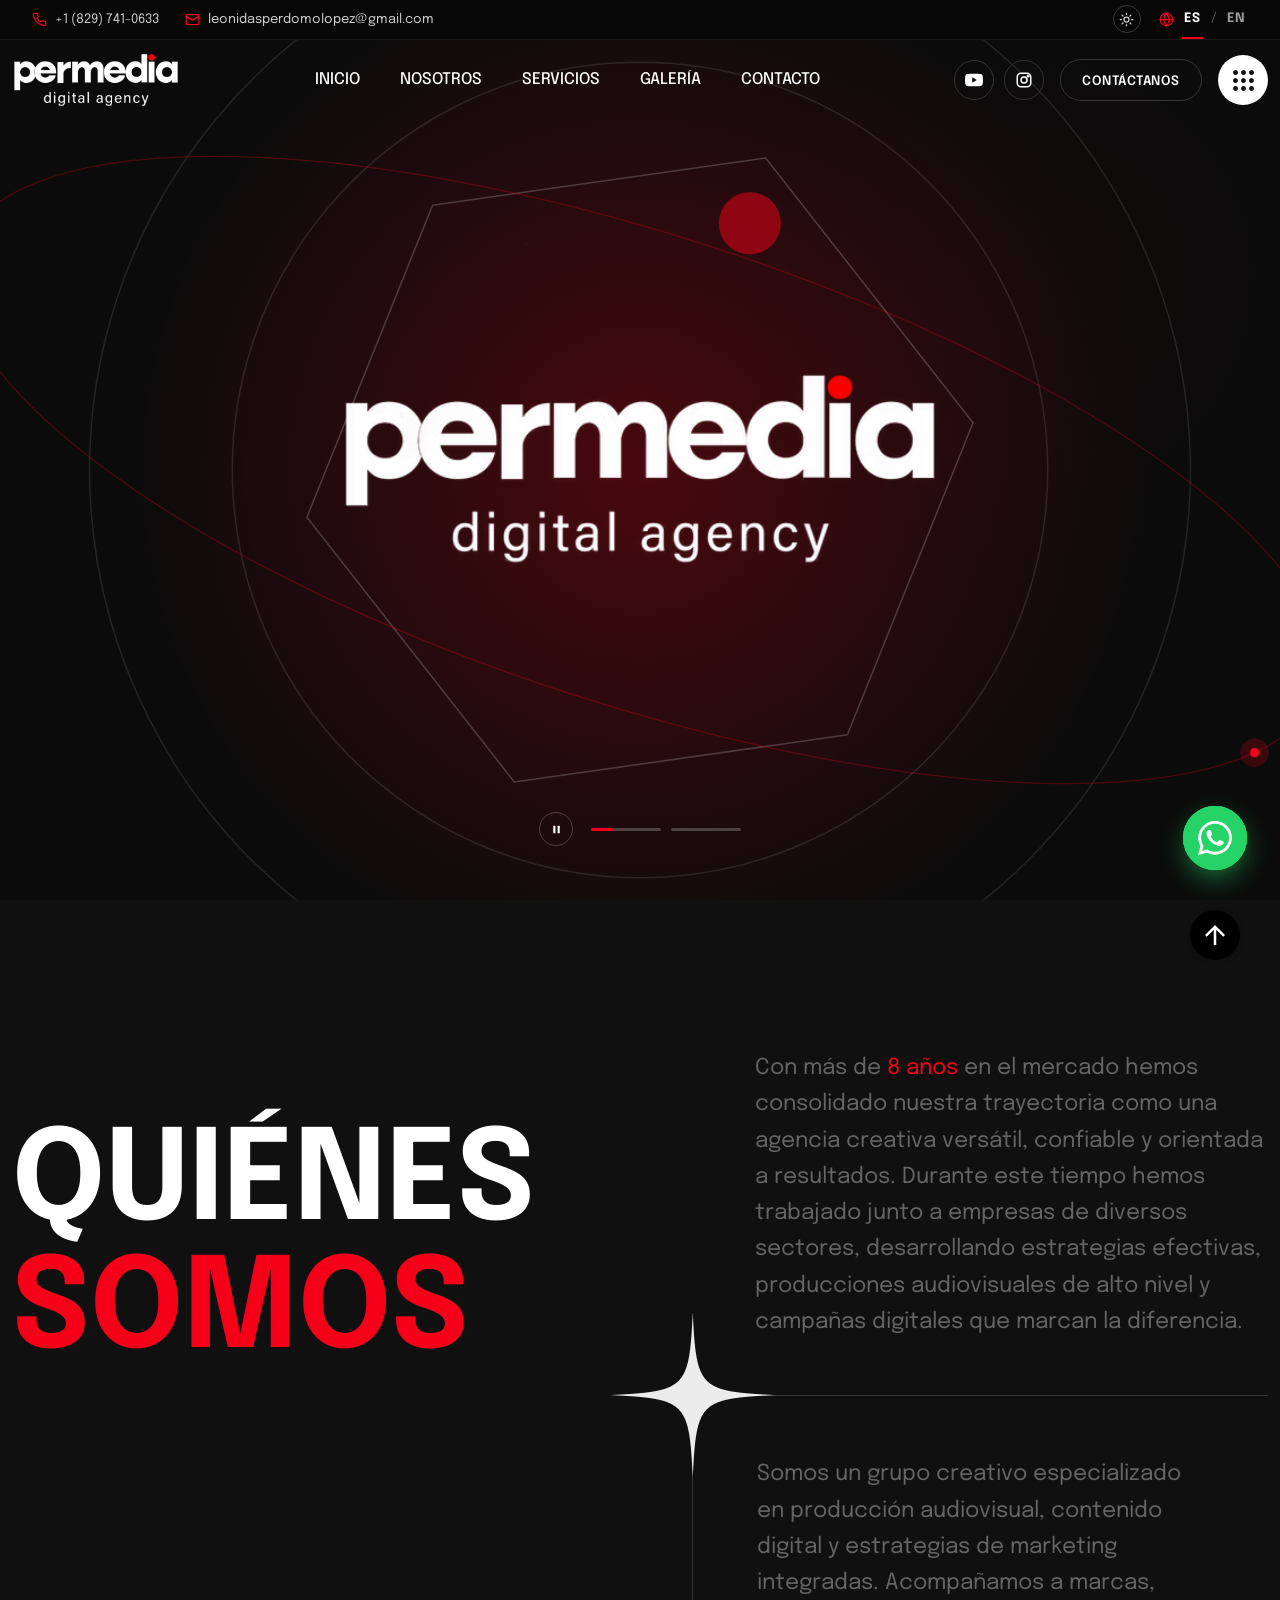
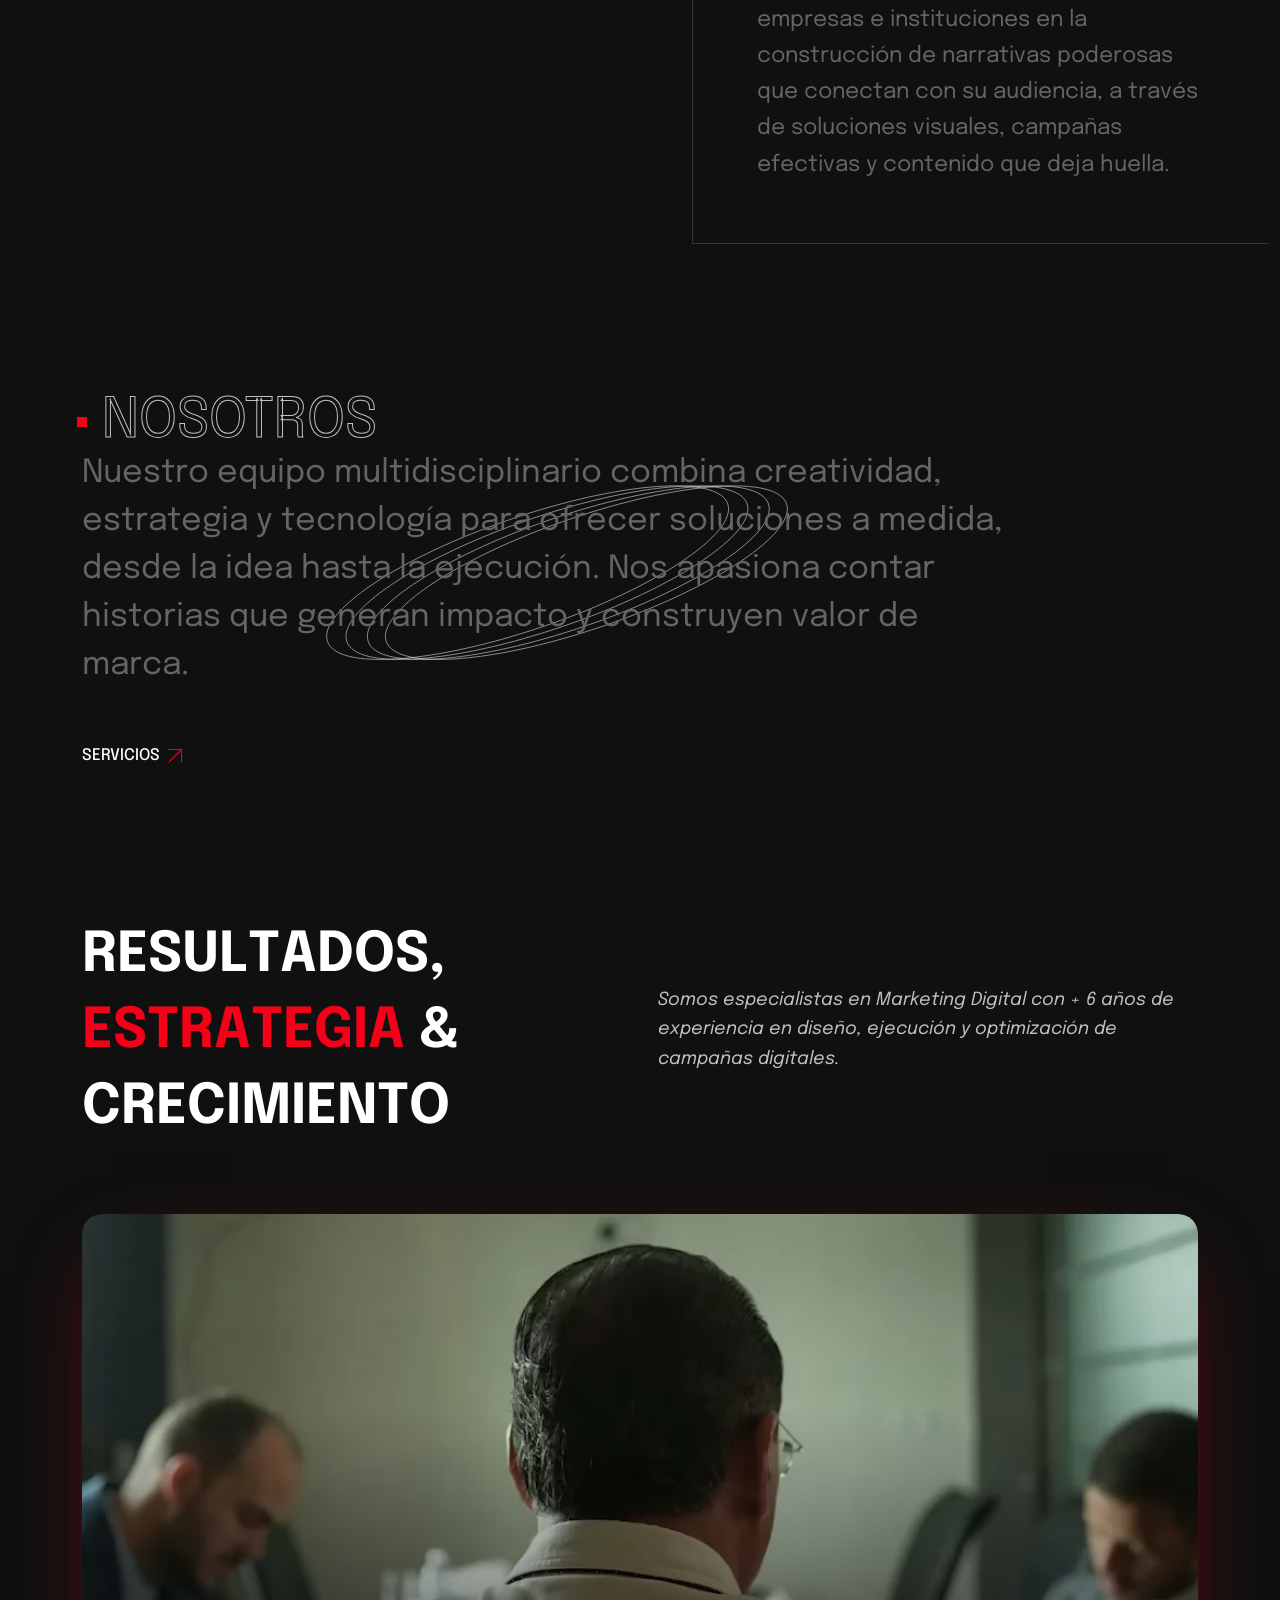
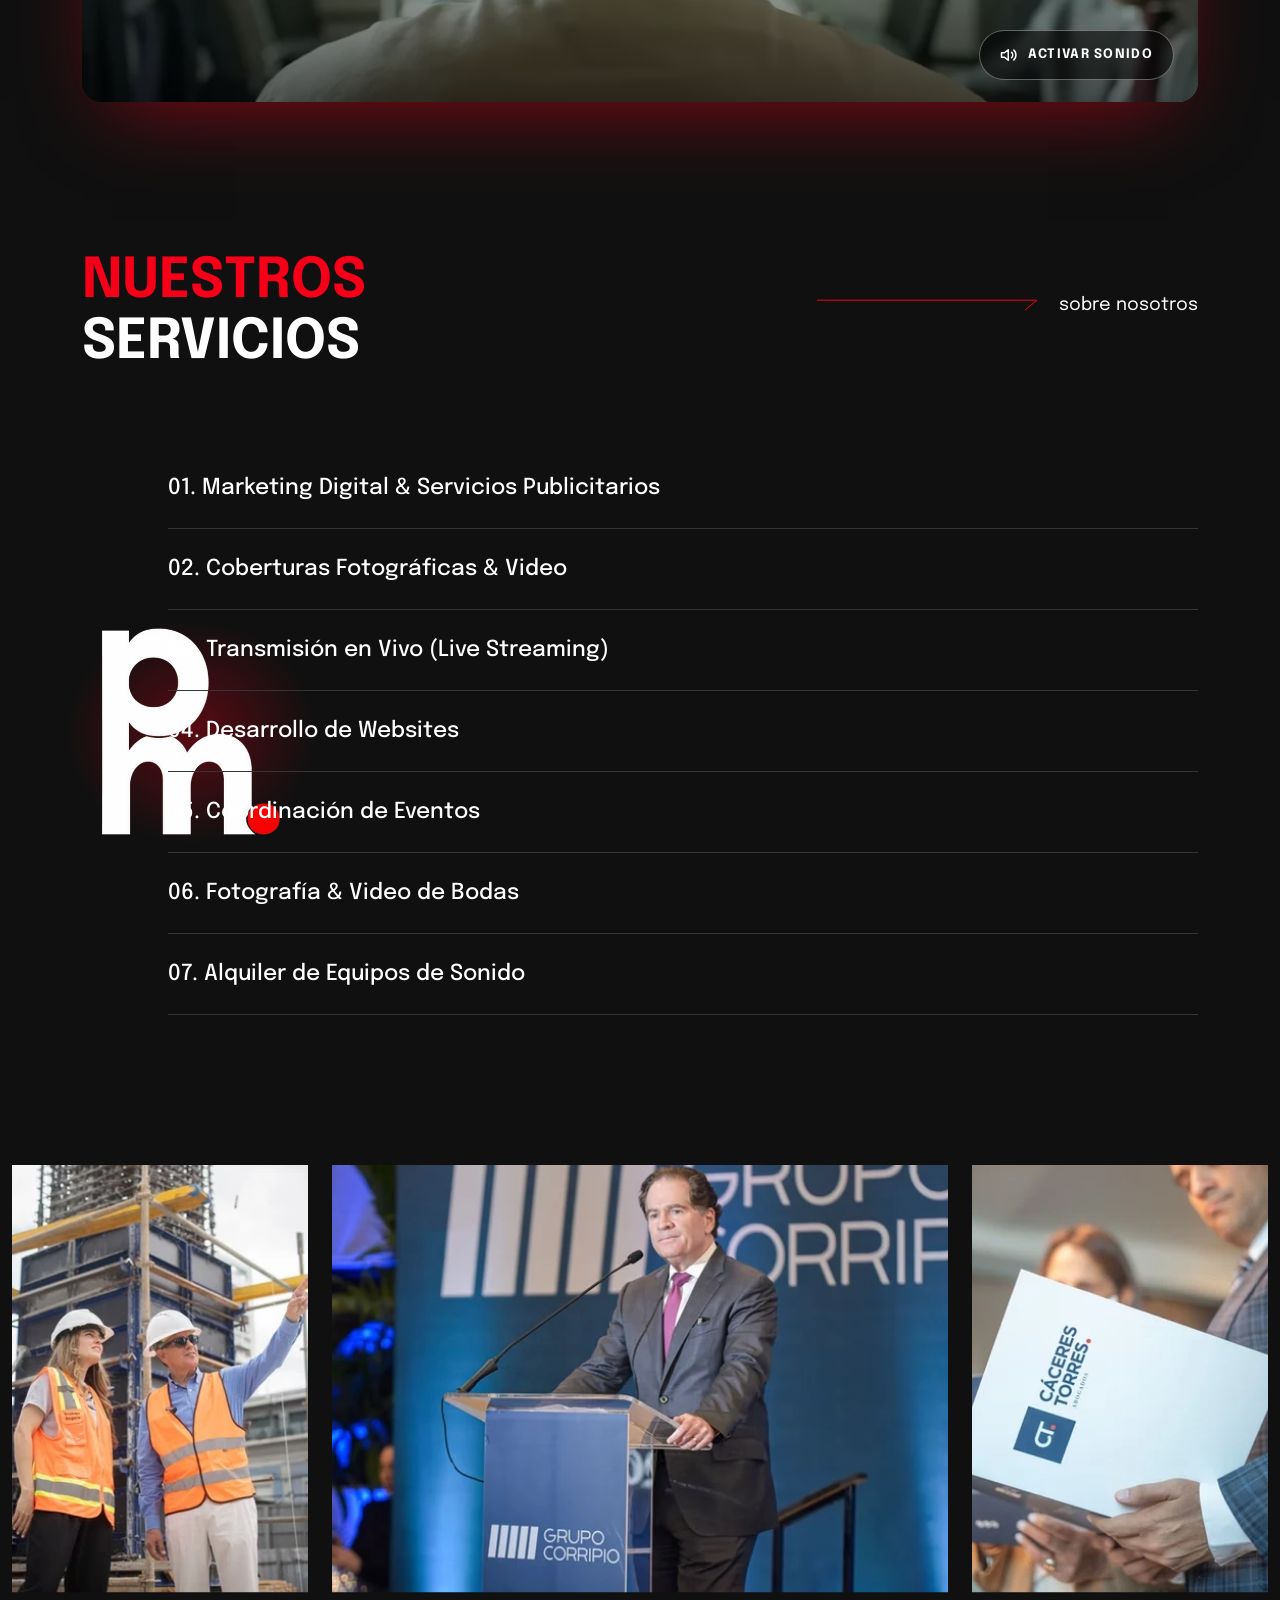
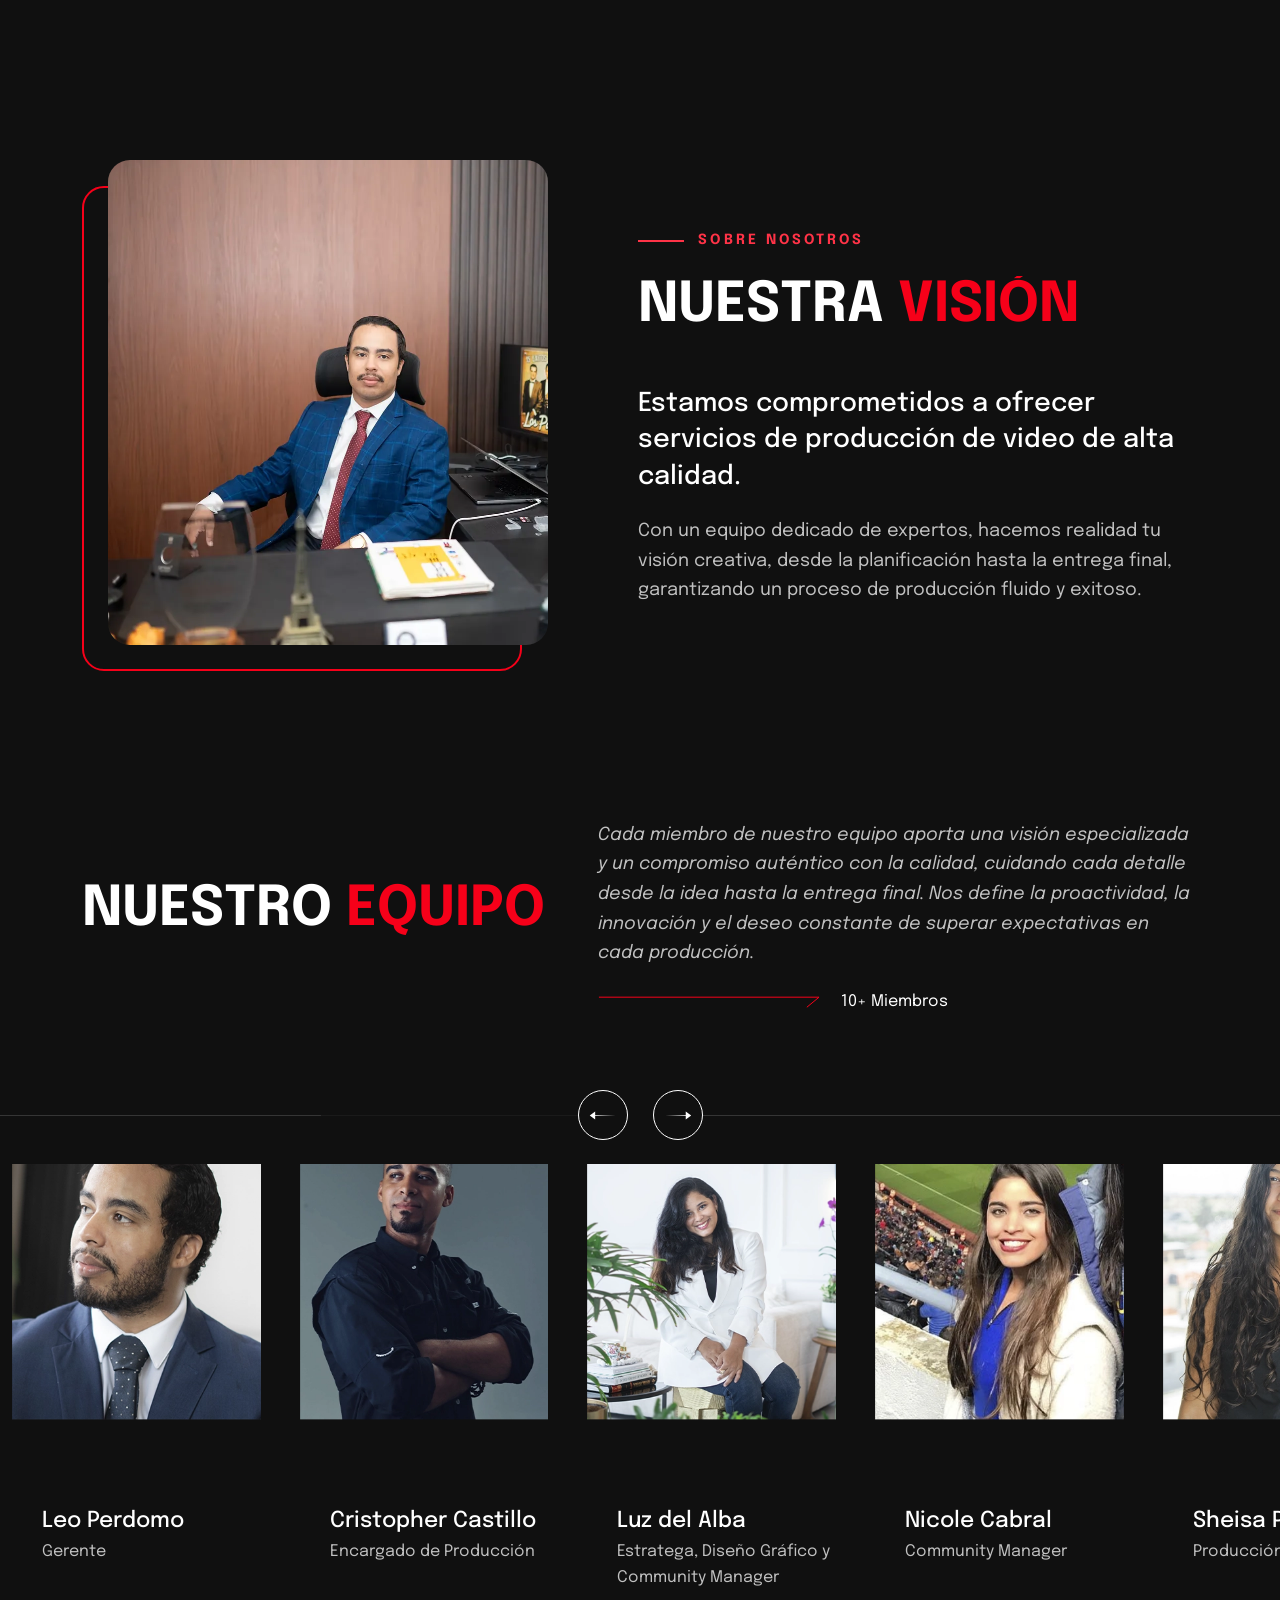
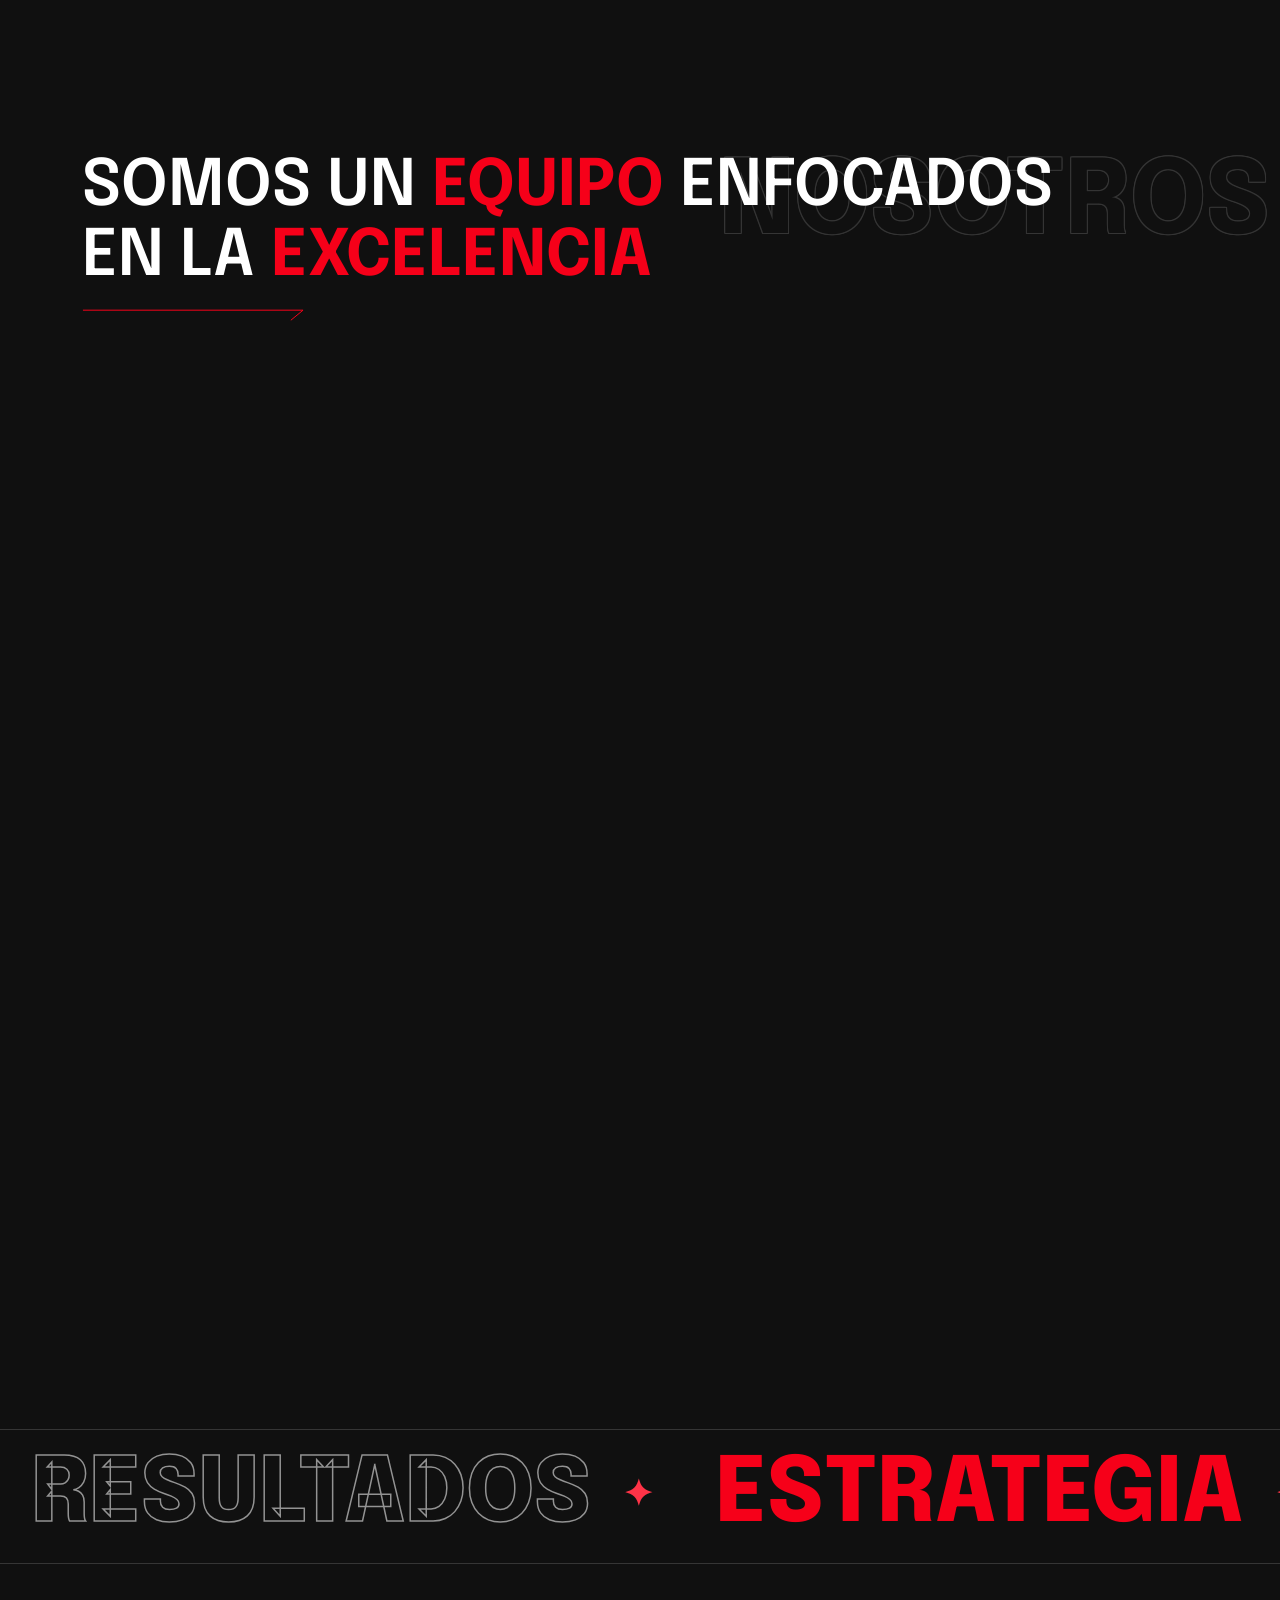
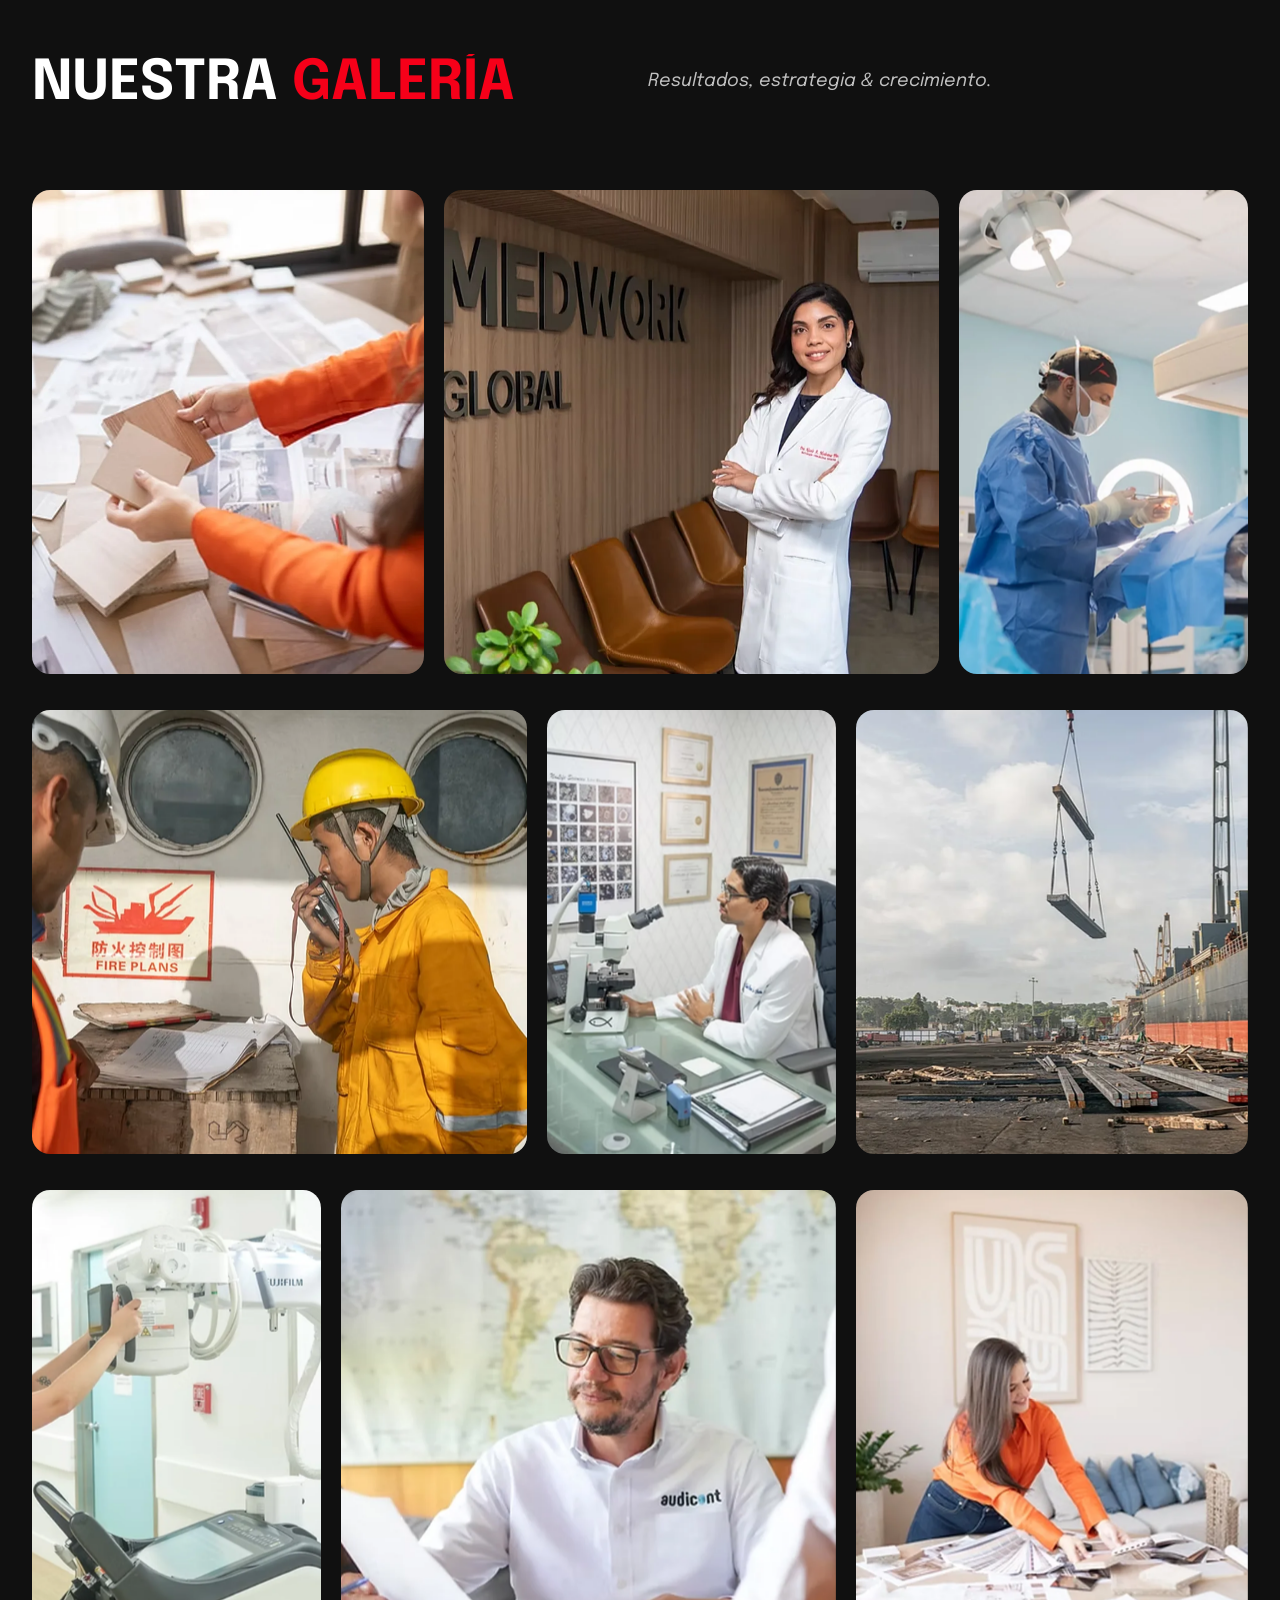
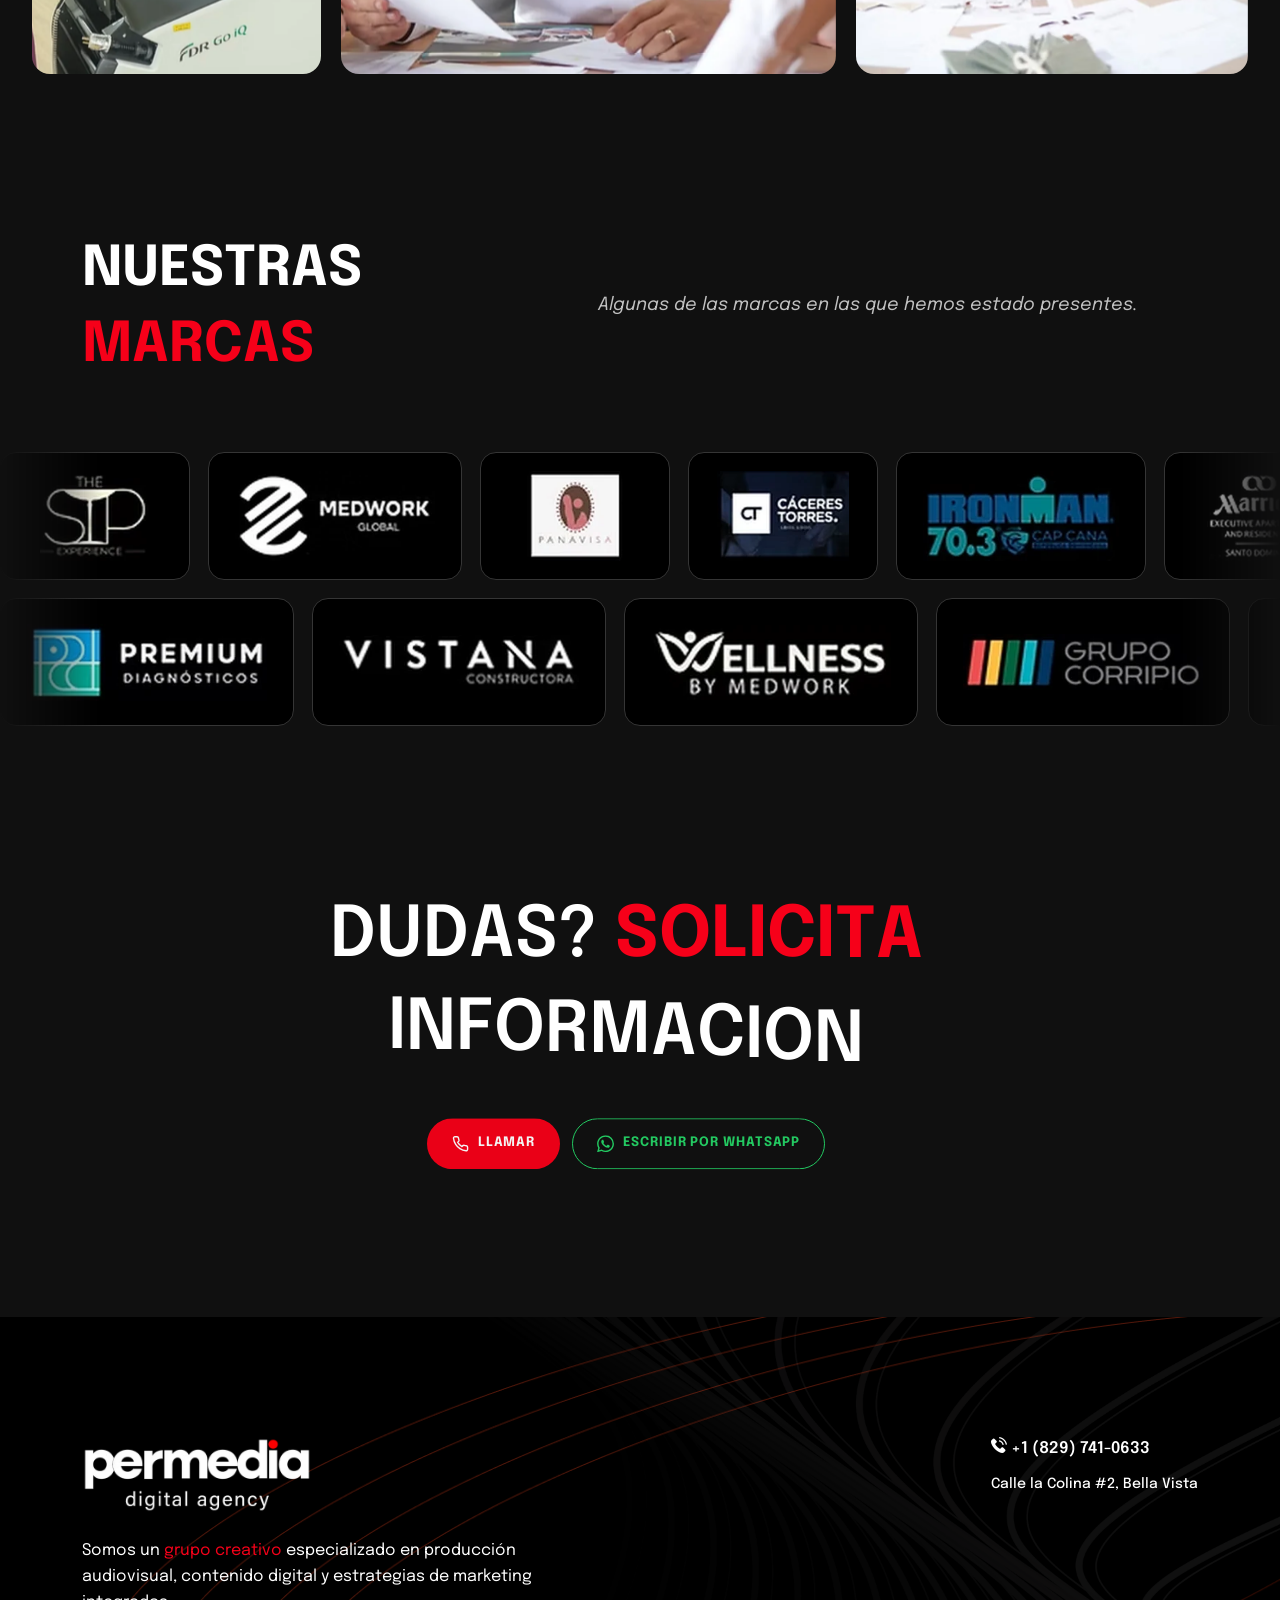
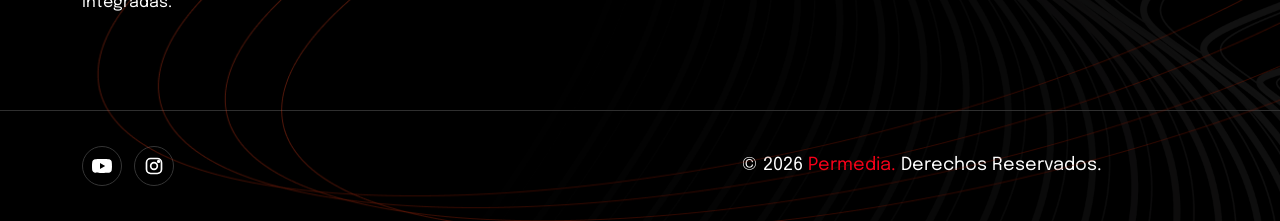
==== commit c82204ed: "UPD root and removed old site" ====
--- a/index.html
+++ b/index.html
@@ -1,5 +1,5 @@
 <!DOCTYPE html>
-<html class="no-js" lang="en">
+<html class="no-js" lang="es">
   <head>
     <!-- Meta Tags -->
     <meta charset="utf-8" />
@@ -19,6 +19,9 @@
     <link rel="stylesheet" href="assets/css/plugins/bootstrap.min.css" />
     <link rel="stylesheet" href="assets/css/style2.css" />
     <link rel="stylesheet" href="assets/css/custom.css" />
+    <link rel="stylesheet" href="assets/css/gallery.css" />
+    <link rel="stylesheet" href="assets/css/hero.css" />
+      <link rel="stylesheet" href="assets/css/extras.css" />
   </head>
 
   <body class="dark">
@@ -56,6 +59,24 @@
 
     <!-- Preloader -->
 
+    <!-- Top bar -->
+    <div class="pm-topbar">
+      <div class="pm-topbar__in">
+        <div class="pm-topbar__contact">
+          <a href="tel:+18297410633"><svg viewBox="0 0 24 24" fill="none" stroke="currentColor" stroke-width="2" stroke-linecap="round" stroke-linejoin="round" aria-hidden="true"><path d="M22 16.92v3a2 2 0 0 1-2.18 2 19.79 19.79 0 0 1-8.63-3.07 19.5 19.5 0 0 1-6-6 19.79 19.79 0 0 1-3.07-8.67A2 2 0 0 1 4.11 2h3a2 2 0 0 1 2 1.72c.127.96.361 1.903.7 2.81a2 2 0 0 1-.45 2.11L8.09 9.91a16 16 0 0 0 6 6l1.27-1.27a2 2 0 0 1 2.11-.45c.907.339 1.85.573 2.81.7A2 2 0 0 1 22 16.92z"/></svg><span>+1 (829) 741-0633</span></a>
+          <a href="mailto:leonidasperdomolopez@gmail.com"><svg viewBox="0 0 24 24" fill="none" stroke="currentColor" stroke-width="2" stroke-linecap="round" stroke-linejoin="round" aria-hidden="true"><rect x="2" y="4" width="20" height="16" rx="2"/><path d="M22 7l-10 6L2 7"/></svg><span>leonidasperdomolopez@gmail.com</span></a>
+        </div>
+        <div class="pm-topbar__right">
+          <button type="button" class="pm-theme" aria-label="Cambiar tema" title="Cambiar tema" aria-pressed="false"><svg class="i-sun" viewBox="0 0 24 24" fill="none" stroke="currentColor" stroke-width="2" stroke-linecap="round" stroke-linejoin="round" aria-hidden="true"><circle cx="12" cy="12" r="4"/><path d="M12 2v2M12 20v2M4.93 4.93l1.41 1.41M17.66 17.66l1.41 1.41M2 12h2M20 12h2M4.93 19.07l1.41-1.41M17.66 6.34l1.41-1.41"/></svg><svg class="i-moon" viewBox="0 0 24 24" fill="none" stroke="currentColor" stroke-width="2" stroke-linecap="round" stroke-linejoin="round" aria-hidden="true"><path d="M21 12.79A9 9 0 1 1 11.21 3 7 7 0 0 0 21 12.79z"/></svg></button>
+          <div class="pm-lang" role="group" aria-label="Idioma / Language">
+          <svg viewBox="0 0 24 24" fill="none" stroke="currentColor" stroke-width="2" stroke-linecap="round" stroke-linejoin="round" aria-hidden="true"><circle cx="12" cy="12" r="10"/><path d="M2 12h20M12 2a15.3 15.3 0 0 1 4 10 15.3 15.3 0 0 1-4 10 15.3 15.3 0 0 1-4-10 15.3 15.3 0 0 1 4-10z"/></svg>
+          <button type="button" data-lang="es" aria-label="Español">ES</button><i>/</i><button type="button" data-lang="en" aria-label="English">EN</button>
+        </div>
+        </div>
+      </div>
+    </div>
+    <!-- Top bar -->
+
     <!-- Start Header Section -->
       <!-- Start Header Section -->
   <header class="ak-site_header ak-style1 ak-sticky_header">
@@ -64,40 +85,29 @@
         <div class="ak-main_header_in">
           <div class="ak-main-header-left">
             <a class="ak-site_branding dark-logo" href="#">
-              <img src="assets/new/logo.png" style="max-height: 80px;" alt="..." />
+              <img src="assets/new/logo-permedia-dark.png" style="max-height: 56px; width: auto;" alt="PERMEDIA" />
             </a>
             <a class="ak-site_branding white-logo" href="#">
-              <img src="assets/new/logo.png" style="max-height: 80px;" alt="..." />
+              <img src="assets/new/logo-permedia.png" style="max-height: 56px; width: auto;" alt="PERMEDIA" />
             </a>
           </div>
           <div class="ak-main-header-center">
             <div class="ak-nav ak-medium">
               <ul class="ak-nav_list">
-                <li class="menu-item-has-children">
-                  <a href="index.html">Home</a>
-                </li>
-
-                <li>
-                  <a href="projects.html">Proyectos</a>
-                </li>
-
-                <li>
-                  <a href="services.html">Servicios</a>
-                </li>
-                
-                <!--
-                <li>
-                  <a href="#">Contacto</a>
-                </li>
-                -->
+                <li><a href="index.html">Inicio</a></li>
+                <li><a href="index.html#nosotros">Nosotros</a></li>
+                <li><a href="index.html#servicios">Servicios</a></li>
+                <li><a href="index.html#galeria">Galería</a></li>
+                <li><a href="index.html#contacto">Contacto</a></li>
               </ul>
             </div>
           </div>
           <div class="ak-main-header-right">
             <div class="ak-space-between gap-3">
+              <div class="pm-head-social"><a href="https://www.youtube.com/@PERMEDIA92" target="_blank" rel="noopener" aria-label="YouTube de PERMEDIA"><svg viewBox="0 0 24 24" fill="currentColor" aria-hidden="true"><path d="M23.5 6.2a3 3 0 0 0-2.1-2.1C19.5 3.6 12 3.6 12 3.6s-7.5 0-9.4.5A3 3 0 0 0 .5 6.2C0 8.1 0 12 0 12s0 3.9.5 5.8a3 3 0 0 0 2.1 2.1c1.9.5 9.4.5 9.4.5s7.5 0 9.4-.5a3 3 0 0 0 2.1-2.1c.5-1.9.5-5.8.5-5.8s0-3.9-.5-5.8zM9.6 15.6V8.4l6.2 3.6-6.2 3.6z"/></svg></a><a href="https://www.instagram.com/permediard/" target="_blank" rel="noopener" aria-label="Instagram de PERMEDIA"><svg viewBox="0 0 24 24" fill="none" stroke="currentColor" stroke-width="2" stroke-linecap="round" stroke-linejoin="round" aria-hidden="true"><rect x="3" y="3" width="18" height="18" rx="5"/><circle cx="12" cy="12" r="4"/><circle cx="17.5" cy="6.5" r="1" fill="currentColor"/></svg></a></div>
               <div class="btn-wrapper">
                 <div class="button-container">
-                  <a href="#" class="custom-button ak-center">
+                  <a href="https://wa.me/18297410633?text=Hola%2C%20quisiera%20informaci%C3%B3n%20sobre%20los%20servicios%20de%20PERMEDIA." target="_blank" rel="noopener" class="custom-button ak-center">
                     <svg width="180px" height="50px" viewBox="0 0 180 50">
                       <rect
                         x="0"
@@ -156,84 +166,25 @@
       <div class="offcanvas-body-coustom-style">
         <div class="offcanvas-logo-content">
           <a class="ak-site_branding dark-logo" href="#">
-            <img src="assets/new/logo.png" alt="..." />
+            <img src="assets/new/logo-permedia-dark.png" alt="PERMEDIA" />
           </a>
           <a class="ak-site_branding white-logo" href="#">
-            <img src="assets/new/logo.png" alt="..." />
+            <img src="assets/new/logo-permedia.png" alt="PERMEDIA" />
           </a>
         </div>
-        <p class="desp">
-          Lorem ipsum dolor sit amet, consectetur adipiscing elit, sed do eiusmod tempor incididunt ut.
-        </p>
-        <div class="row row-cols-3 g-3">
-          <div class="col">
-            <img
-              src="assets/img/gallery/mini-gallery-1.png"
-              class="img-fluid"
-              alt="..."
-            />
-          </div>
-          <div class="col">
-            <img
-              src="assets/img/gallery/mini-gallery-2.png"
-              class="img-fluid"
-              alt="..."
-            />
-          </div>
-          <div class="col">
-            <img
-              src="assets/img/gallery/mini-gallery-3.png"
-              class="img-fluid"
-              alt="..."
-            />
-          </div>
-          <div class="col">
-            <img
-              src="assets/img/gallery/mini-gallery-4.png"
-              class="img-fluid"
-              alt="..."
-            />
-          </div>
-          <div class="col">
-            <img
-              src="assets/img/gallery/mini-gallery-5.png"
-              class="img-fluid"
-              alt="..."
-            />
-          </div>
-          <div class="col">
-            <img
-              src="assets/img/gallery/mini-gallery-6.png"
-              class="img-fluid"
-              alt="..."
-            />
-          </div>
-        </div>
+        <p class="desp">Resultados, estrategia &amp; crecimiento.</p>
 
         <div class="offcanvas-footer-contant">
           <p class="short-title">Escribenos!</p>
-          <a class="email" href="mailto:info@email.com"> info@email.com </a>
-          <a class="email" href="tel:(406)555-0120">(809) 000-0000</a>
+          <a class="email" href="mailto:leonidasperdomolopez@gmail.com"> leonidasperdomolopez@gmail.com </a>
+          <a class="email" href="tel:+18297410633">+1 (829) 741-0633</a>
           <a href="#">
             Calle la Colina, No. 2 <br />
             Bella Vista, República Dominicana
           </a>
           <div class="ak-height-25 ak-height-lg-25"></div>
           <p class="short-title">Social:</p>
-          <div class="social-icon">
-            <a href="#" class="icon style-2 dark-mode">
-              <i class="flaticon-facebook"></i>
-            </a>
-            <a href="#" class="icon style-2 dark-mode">
-              <i class="flaticon-video"></i>
-            </a>
-            <a href="#" class="icon style-2 dark-mode">
-              <i class="flaticon-linkedin"></i>
-            </a>
-            <a href="#" class="icon style-2 dark-mode">
-              <i class="flaticon-twitter"></i>
-            </a>
-          </div>
+          <div class="pm-social"><a href="https://www.youtube.com/@PERMEDIA92" target="_blank" rel="noopener" aria-label="YouTube de PERMEDIA"><svg viewBox="0 0 24 24" fill="currentColor" aria-hidden="true"><path d="M23.5 6.2a3 3 0 0 0-2.1-2.1C19.5 3.6 12 3.6 12 3.6s-7.5 0-9.4.5A3 3 0 0 0 .5 6.2C0 8.1 0 12 0 12s0 3.9.5 5.8a3 3 0 0 0 2.1 2.1c1.9.5 9.4.5 9.4.5s7.5 0 9.4-.5a3 3 0 0 0 2.1-2.1c.5-1.9.5-5.8.5-5.8s0-3.9-.5-5.8zM9.6 15.6V8.4l6.2 3.6-6.2 3.6z"/></svg></a><a href="https://www.instagram.com/permediard/" target="_blank" rel="noopener" aria-label="Instagram de PERMEDIA"><svg viewBox="0 0 24 24" fill="none" stroke="currentColor" stroke-width="2" stroke-linecap="round" stroke-linejoin="round" aria-hidden="true"><rect x="3" y="3" width="18" height="18" rx="5"/><circle cx="12" cy="12" r="4"/><circle cx="17.5" cy="6.5" r="1" fill="currentColor"/></svg></a></div>
           <div class="ak-height-40 ak-height-lg-40"></div>
         </div>
       </div>
@@ -245,41 +196,77 @@
     
     <!-- End Header Section -->
 
+    <!-- Start Hero animado (SVG) -->
+    <section class="pm-hero" aria-label="PERMEDIA digital agency">
+      <svg class="pm-hero__svg" viewBox="0 0 1920 1080" preserveAspectRatio="xMidYMid meet" role="img" aria-labelledby="pmHeroT">
+        <title id="pmHeroT">PERMEDIA digital agency. Resultados, estrategia y crecimiento.</title>
+        <defs>
+          <radialGradient id="pmGlowG" cx=".5" cy=".5" r=".5"><stop offset="0" stop-color="#f60019" stop-opacity=".45"/><stop offset="1" stop-color="#f60019" stop-opacity="0"/></radialGradient>
+          <linearGradient id="pmShine" x1="0" y1="0" x2="1" y2="0"><stop offset="0" stop-color="#fff" stop-opacity="0"/><stop offset=".5" stop-color="#fff" stop-opacity=".9"/><stop offset="1" stop-color="#fff" stop-opacity="0"/></linearGradient>
+          <filter id="pmBlur" x="-20%" y="-60%" width="140%" height="220%"><feGaussianBlur id="pmBlurF" stdDeviation="0"/></filter>
+          <mask id="pmLogoMask" maskUnits="userSpaceOnUse" x="-420" y="260" width="840" height="520"><image href="assets/new/logo-permedia.png" x="-380" y="412" width="760" height="253"/></mask>
+        </defs>
+        <rect x="-3000" y="-10" width="8000" height="1100" fill="#0b0b0b"/>
+        <g id="pmStage">
+          <g class="par" id="pmBackPar"><g id="pmBack"></g></g>
+          <g class="par" id="pmRingPar"><g id="pmRings"></g></g>
+          <g class="par" id="pmLogoPar">
+            <g class="fit" id="pmLogoFit" data-cy="540">
+              <g id="pmLogoG">
+                <image id="pmLogo" href="assets/new/logo-permedia.png" x="-380" y="412" width="760" height="253" filter="url(#pmBlur)"/>
+                <g id="pmShineG" opacity="0"><rect id="pmShineR" x="-520" y="380" width="150" height="320" fill="url(#pmShine)" mask="url(#pmLogoMask)" transform="skewX(-18)"/></g>
+                <circle id="pmDotGlow" cx="249" cy="433" r="26" fill="#f60019" opacity="0"/>
+              </g>
+            </g>
+          </g>
+          <g class="par" id="pmLemaPar">
+            <g class="fit" id="pmLemaFit" data-cy="540">
+              <g id="pmLema" font-size="118" font-weight="400" fill="#fff" text-anchor="middle" letter-spacing="-3">
+                <text class="ln" y="500">Resultados,</text>
+                <text class="ln" y="624">estrategia <tspan fill="#f60019">&amp;</tspan></text>
+                <text class="ln" y="748">crecimiento<tspan fill="#f60019">.</tspan></text>
+              </g>
+              <path id="pmLemaLine" pathLength="1" d="M-70 372H70" stroke="#fff" stroke-opacity=".5" stroke-width="2" fill="none" stroke-linecap="round"/>
+              <text id="pmLemaTag" y="836" text-anchor="middle" font-size="24" font-weight="500" fill="#9a9a9a" letter-spacing="14">DIGITAL AGENCY</text>
+            </g>
+          </g>
+        </g>
+      </svg>
+      <div class="pm-hud">
+        <button class="pm-hud__btn" type="button" aria-label="Pausar o reproducir animación">
+          <svg class="i-pause" viewBox="0 0 24 24" fill="currentColor"><rect x="6" y="5" width="4" height="14" rx="1"/><rect x="14" y="5" width="4" height="14" rx="1"/></svg>
+          <svg class="i-play" viewBox="0 0 24 24" fill="currentColor"><path d="M8 5v14l11-7z"/></svg>
+        </button>
+        <div class="pm-hud__bars"></div>
+      </div>
+      <div class="pm-sr">
+        <h1>PERMEDIA digital agency</h1>
+        <p>Resultados, estrategia &amp; crecimiento.</p>
+      </div>
+    </section>
+    <!-- End Hero animado -->
+
+    <div class="ak-height-150 ak-height-lg-80"></div>
+
+
+
     <!-- Start Hero Section -->
     <!-- Start Hero -->
-    <section class="container container-customize">
+    <section class="container container-customize" id="nosotros">
       <div class="digital-agencye-hero style-1">
         <div class="hero-left-column">
           <div class="title-box">
             <h2 class="title">
-              <span class="digital">SOMOS</span>
-              <span class="agency">PERMEDIA</span>
+              <span class="digital">QUIÉNES</span>
+              <span class="agency">SOMOS</span>
             </h2>
           </div>
-          <div class="cta-box">
-            <div class="hero-btn">
-              <a href="contact.html" class="circle-btn circle-btn-anim">
-                <span class="text text-uppercase">
-                  Comienza
-                  <i class="flaticon-up-right-arrow"></i>
-                  <br />
-                  tu Proyecto
-                </span>
-              </a>
-            </div>
-            <p class="description">
-              En PERMEDIA somos un grupo creativo especializado en producción audiovisual, contenido
-              digital y estrategias de marketing integradas. Acompañamos a marcas, empresas e
-              instituciones en la construcción de narrativas poderosas que conectan con su audiencia, a
-              través de soluciones visuales, campañas efectivas y contenido que deja huella.
-
-            </p>
-          </div>
           
+          
         </div>
         <div class="hero-right-column">
-          <p class="description">
-            Con más de 8 años en el mercado, en <span style="color:#8b0101;">PERMEDIA</span> hemos consolidado nuestra trayectoria
+          <p class="description text-color-shiption">
+            Con más de <span class="pm-red">8 años</span> en el mercado hemos consolidado nuestra trayectoria
             como una agencia creativa versátil, confiable y orientada a resultados. Durante este tiempo
             hemos trabajado junto a empresas de diversos sectores, desarrollando estrategias efectivas,
             producciones audiovisuales de alto nivel y campañas digitales que marcan la diferencia.
@@ -290,17 +277,11 @@
               <img
                 class="star-shape"
                 src="assets/img/shape/star-1.png"
-                alt="..."
+                alt="PERMEDIA"
               />
             </div>
             <div class="hero-right-image"></div>
-            <video autoplay muted loop>
-              <source
-                src="assets/videos/digital-agencye.mp4"
-                type="video/mp4"
-              />
-              Your browser does not support the video tag.
-            </video>
+            <p class="pm-frame-text text-color-shiption">Somos un grupo creativo especializado en producción audiovisual, contenido digital y estrategias de marketing integradas. Acompañamos a marcas, empresas e instituciones en la construcción de narrativas poderosas que conectan con su audiencia, a través de soluciones visuales, campañas efectivas y contenido que deja huella.</p>
           </div>
         </div>
       </div>
@@ -311,7 +292,7 @@
     <!-- Start Abut Section -->
     <!-- Start About -->
     <div class="ak-height-150 ak-height-lg-80"></div>
-    <section>
+    <section id="sobre-nosotros">
       <div class="container">
         <div class="about-content-style2 ak-bg">
           <div class="about-title">NOSOTROS</div>
@@ -338,11 +319,11 @@
             </h5>
             <div class="fade-animation" data-direction="right">
               <a
-                href="#"
+                href="#servicios"
                 class="more-btn fade-animation"
                 data-direction="right"
               >
-                <span class="morebtn-text"> Más </span>
+                <span class="morebtn-text"> Servicios </span>
                 <span class="primary-icon-anim">
                   <i class="flaticon-up-right-arrow"></i>
                   <i class="flaticon-up-right-arrow"></i>
@@ -353,13 +334,42 @@
         </div>
       </div>
     </section>
-    <!-- End About -->    
+    <!-- End About -->
+
+
+    <!-- Start Resultados + Video -->
+    <div class="ak-height-150 ak-height-lg-80"></div>
+    <section class="pm-results" id="resultados">
+      <div class="container">
+        <div class="ak-section-heading ak-style-1">
+          <div class="ak-section-left">
+            <h2 class="ak-section-title text-animation" data-ease="power2.out" data-split-text="chars" data-direction="textTop" data-duration="0.7" data-offset="100%">
+              RESULTADOS, <span class="highlight">ESTRATEGIA</span> &amp; CRECIMIENTO
+            </h2>
+          </div>
+          <div class="ak-section-right">
+            <p class="ak-section-desp text-animation" data-direction="rotationX" data-split-text="lines" data-delay="0.3">
+              Somos especialistas en Marketing Digital con + 6 años de experiencia en diseño, ejecución y optimización de campañas digitales.
+            </p>
+          </div>
+        </div>
+        <div class="pm-video fade-animation" data-pm-video data-direction="bottom">
+          <video autoplay muted loop playsinline preload="auto" poster="assets/img/video/testimonio-poster.webp">
+            <source src="assets/videos/testimonio.mp4" type="video/mp4" />
+            Tu navegador no soporta la reproducción de video.
+          </video>
+          <button class="pm-video__sound" type="button" aria-label="Activar sonido"><svg viewBox="0 0 24 24" fill="none" stroke="currentColor" stroke-width="2" stroke-linecap="round" stroke-linejoin="round" aria-hidden="true"><path d="M11 5L6 9H2v6h4l5 4V5z"/><path d="M15.5 8.5a5 5 0 0 1 0 7M18.5 5.5a9 9 0 0 1 0 13"/></svg> Activar sonido</button>
+        </div>
+      </div>
+    </section>
+    <!-- End Resultados + Video -->
+    
     <!-- End Abut Section -->
 
     <!-- Start Services Section -->
     <!-- Start  Awards-->
     <div class="ak-height-150 ak-height-lg-80"></div>
-    <section class="container">
+    <section class="container" id="servicios">
       <div class="ak-section-heading ak-style-1 type-2">
         <div
           class="ak-section-left fade-animation"
@@ -387,13 +397,13 @@
               >
                 <path
                   d="M1.33789 1.18359H221.034L209.173 10.9822"
-                  stroke="#FF4A23"
+                  stroke="#f60019"
                   stroke-linecap="round"
                 />
               </svg>
             </span>
-            <a href="services.html">
-              <span> conocer más </span>
+            <a href="#sobre-nosotros">
+              <span> sobre nosotros </span>
             </a>
           </div>
         </div>
@@ -406,68 +416,54 @@
         <div class="awards-list">
           <div class="awards-card fade-animation">
             <div class="awards-hover">
-              <img src="assets/img/award/hover-img-1.png" alt="..." />
+              <img src="assets/img/award/hover-img-1.png" alt="PERMEDIA" />
             </div>
             <h6 class="awards-title">01. Marketing Digital & Servicios Publicitarios</h6>
-            <div class="awards-img">
-              <img src="assets/new/logo.png" style="height:100px;" alt="..." />
-            </div>
+            <div class="awards-img" aria-hidden="true"></div>
           </div>
           <div class="awards-card fade-animation">
             <div class="awards-hover">
-              <img src="assets/img/award/hover-img-1.png" alt="..." />
+              <img src="assets/img/award/hover-img-1.png" alt="PERMEDIA" />
             </div>
             <h6 class="awards-title">02. Coberturas Fotográficas & Video</h6>
-            <div class="awards-img">
-              <img src="assets/new/logo.png" style="height:100px;" alt="..." />
-            </div>
+            <div class="awards-img" aria-hidden="true"></div>
           </div>
           <div class="awards-card fade-animation">
             <div class="awards-hover">
-              <img src="assets/img/award/hover-img-1.png" alt="..." />
+              <img src="assets/img/award/hover-img-1.png" alt="PERMEDIA" />
             </div>
             <h6 class="awards-title">03. Transmisión en Vivo (Live Streaming)</h6>
-            <div class="awards-img">
-              <img src="assets/new/logo.png" style="height:100px;" alt="..." />
-            </div>
+            <div class="awards-img" aria-hidden="true"></div>
           </div>
           <div class="awards-card fade-animation">
             <div class="awards-hover">
-              <img src="assets/img/award/hover-img-1.png" alt="..." />
+              <img src="assets/img/award/hover-img-1.png" alt="PERMEDIA" />
             </div>
             <h6 class="awards-title">04. Desarrollo de Websites</h6>
-            <div class="awards-img">
-              <img src="assets/new/logo.png" style="height:100px;" alt="..." />
-            </div>
+            <div class="awards-img" aria-hidden="true"></div>
           </div>
           <div class="awards-card fade-animation">
             <div class="awards-hover">
-              <img src="assets/img/award/hover-img-1.png" alt="..." />
+              <img src="assets/img/award/hover-img-1.png" alt="PERMEDIA" />
             </div>
             <h6 class="awards-title">05. Coordinación de Eventos</h6>
-            <div class="awards-img">
-              <img src="assets/new/logo.png" style="height:100px;" alt="..." />
-            </div>
+            <div class="awards-img" aria-hidden="true"></div>
           </div>
 
           <div class="awards-card fade-animation">
             <div class="awards-hover">
-              <img src="assets/img/award/hover-img-1.png" alt="..." />
+              <img src="assets/img/award/hover-img-1.png" alt="PERMEDIA" />
             </div>
             <h6 class="awards-title">06. Fotografía & Video de Bodas</h6>
-            <div class="awards-img">
-              <img src="assets/new/logo.png" style="height:100px;" alt="..." />
-            </div>
+            <div class="awards-img" aria-hidden="true"></div>
           </div>
 
           <div class="awards-card fade-animation">
             <div class="awards-hover">
-              <img src="assets/img/award/hover-img-1.png" alt="..." />
+              <img src="assets/img/award/hover-img-1.png" alt="PERMEDIA" />
             </div>
             <h6 class="awards-title">07. Alquiler de Equipos de Sonido</h6>
-            <div class="awards-img">
-              <img src="assets/new/logo.png" style="height:100px;" alt="..." />
-            </div>
+            <div class="awards-img" aria-hidden="true"></div>
           </div>
 
 
@@ -484,88 +480,47 @@
 
     <div class="container-fluid" style="margin-top: 150px;">
         <div class="dm-service-items" style="grid-template-rows: repeat(3, 1fr);">
-          <a href="#" class="width-1 service-item ak-parallax">
-            <img src="assets/img/services/dc-services-1.png" alt="Service 1" />
-            <div class="service-hover-info">
-              <div class="left-content">
-                <p class="mini-title">Market</p>
-                <h5 class="title">Lorem Ipsum</h5>
-              </div>
-              <div class="service-icon-btn">
-                <i class="flaticon-up-right-arrow"></i>
-              </div>
-            </div>
+          <a class="width-1 service-item ak-parallax">
+            <img src="assets/img/services/pm-izquierda.webp" alt="Cobertura en una obra de construcción" loading="lazy" decoding="async" />
           </a>
-          <a href="#" class="width-2 service-item ak-parallax">
-            <img
-              class="ak-parallax"
-              src="assets/img/services/dc-services-2.png"
-              alt="Service 2"
-            />
-            <div class="service-hover-info">
-              <div class="left-content">
-                <p class="mini-title">Market</p>
-                <h5 class="title">Lorem Ipsum</h5>
-              </div>
-              <div class="service-icon-btn">
-                <i class="flaticon-up-right-arrow"></i>
-              </div>
-            </div>
+          <a class="width-2 service-item ak-parallax">
+            <img class="ak-parallax" src="assets/img/services/pm-central.webp" alt="Cobertura de un evento corporativo" loading="lazy" decoding="async" />
           </a>
-          <a href="#" class="width-1 service-item ak-parallax">
-            <img src="assets/img/services/dc-services-3.png" alt="Service 3" />
-            <div class="service-hover-info">
-              <div class="left-content">
-                <p class="mini-title">Market</p>
-                <h5 class="title">Lorem Ipsum</h5>
-              </div>
-              <div class="service-icon-btn">
-                <i class="flaticon-up-right-arrow"></i>
-              </div>
-            </div>
+          <a class="width-1 service-item ak-parallax">
+            <img src="assets/img/services/pm-derecha.webp" alt="Cobertura de un evento institucional" loading="lazy" decoding="async" />
           </a>
-          <!--
-          <a href="#" class="width-2 service-item ak-parallax">
-            <img src="assets/img/services/dc-services-4.png" alt="Service 4" />
-            <div class="service-hover-info">
-              <div class="left-content">
-                <p class="mini-title">Market</p>
-                <h5 class="title">Lorem Ipsum</h5>
-              </div>
-              <div class="service-icon-btn">
-                <i class="flaticon-up-right-arrow"></i>
-              </div>
-            </div>
-          </a>
-          <a href="#" class="width-1 service-item ak-parallax">
-            <img src="assets/img/services/dc-services-5.png" alt="Service 5" />
-            <div class="service-hover-info">
-              <div class="left-content">
-                <p class="mini-title">Market</p>
-                <h5 class="title">Lorem Ipsum</h5>
-              </div>
-              <div class="service-icon-btn">
-                <i class="flaticon-up-right-arrow"></i>
-              </div>
-            </div>
-          </a>
-          <a href="#" class="width-1 service-item ak-parallax">
-            <img src="assets/img/services/dc-services-6.png" alt="Service 6" />
-            <div class="service-hover-info">
-              <div class="left-content">
-                <p class="mini-title">Market</p>
-                <h5 class="title">Lorem Ipsum</h5>
-              </div>
-              <div class="service-icon-btn">
-                <i class="flaticon-up-right-arrow"></i>
-              </div>
-            </div>
-          </a>
-          -->
         </div>
       </div>
     <!-- End  Awards-->    
     <!-- End Services Section -->
+
+    <!-- Start Visión -->
+    <div class="ak-height-150 ak-height-lg-80"></div>
+    <section class="pm-vision" id="vision">
+      <div class="container">
+        <div class="pm-vision__grid">
+          <div class="pm-vision__photo fade-animation" data-direction="right">
+            <div class="frame">
+              <img src="assets/img/nosotros/vision.webp" alt="Equipo de PERMEDIA" loading="lazy" decoding="async" />
+            </div>
+          </div>
+          <div class="pm-vision__content">
+            <span class="pm-vision__label fade-animation" data-direction="left">Sobre nosotros</span>
+            <h2 class="pm-vision__title text-animation" data-ease="power2.out" data-split-text="chars" data-direction="textTop" data-duration="0.7" data-offset="100%">
+              NUESTRA <span class="highlight">VISIÓN</span>
+            </h2>
+            <p class="pm-vision__lead fade-animation" data-direction="left" data-delay="0.1">
+              Estamos comprometidos a ofrecer servicios de producción de video de alta calidad.
+            </p>
+            <p class="pm-vision__text fade-animation" data-direction="left" data-delay="0.2">
+              Con un equipo dedicado de expertos, hacemos realidad tu visión creativa, desde la planificación hasta la entrega final, garantizando un proceso de producción fluido y exitoso.
+            </p>
+          </div>
+        </div>
+      </div>
+    </section>
+    <!-- End Visión -->
+
 
     <!-- Team -->
     <!-- Start Team  -->
@@ -611,7 +566,7 @@
             >
               <path
                 d="M1.33789 1.18359H221.034L209.173 10.9822"
-                stroke="#FF4A23"
+                stroke="#f60019"
                 stroke-linecap="round"
               />
             </svg>
@@ -686,7 +641,7 @@
       <div class="swiper-slide">
         <a href="https://www.instagram.com/leoperdomophoto/" target="blank" class="border-0 team-card">
           <div class="team-img-top">
-            <img src="assets/img/equipo/LEO_PERDOMO.jpg" alt="..." />
+            <img src="assets/img/equipo/LEO_PERDOMO.jpg" alt="PERMEDIA" />
             <div class="team-social-icon">
               
               <span class="icon">
@@ -704,7 +659,7 @@
       <div class="swiper-slide">
         <a href="https://www.instagram.com/leoperdomophoto/" target="blank" class="border-0 team-card">
           <div class="team-img-top">
-            <img src="assets/img/equipo/CRISTOPHER_CASTILLO.jpg" alt="..." />
+            <img src="assets/img/equipo/CRISTOPHER_CASTILLO.jpg" alt="PERMEDIA" />
             <div class="team-social-icon">
               
               <span class="icon">
@@ -724,7 +679,7 @@
       <div class="swiper-slide">
         <a href="https://www.instagram.com/leoperdomophoto/" target="blank" class="border-0 team-card">
           <div class="team-img-top">
-            <img src="assets/img/equipo/LUZ_DEL_ALBA.jpg" alt="..." />
+            <img src="assets/img/equipo/LUZ_DEL_ALBA.jpg" alt="PERMEDIA" />
             <div class="team-social-icon">
               
               <span class="icon">
@@ -745,7 +700,7 @@
       <div class="swiper-slide">
         <a href="https://www.instagram.com/leoperdomophoto/" target="blank" class="border-0 team-card">
           <div class="team-img-top">
-            <img src="assets/img/equipo/NICOLE_CABRAL.jpg" alt="..." />
+            <img src="assets/img/equipo/NICOLE_CABRAL.jpg" alt="PERMEDIA" />
             <div class="team-social-icon">
               
               <span class="icon">
@@ -766,7 +721,7 @@
       <div class="swiper-slide">
         <a href="https://www.instagram.com/leoperdomophoto/" target="blank" class="border-0 team-card">
           <div class="team-img-top">
-            <img src="assets/img/equipo/sheisa_patino.jpg" alt="..." />
+            <img src="assets/img/equipo/sheisa_patino.jpg" alt="PERMEDIA" />
             <div class="team-social-icon">
               
               <span class="icon">
@@ -788,7 +743,7 @@
       <div class="swiper-slide">
         <a href="https://www.instagram.com/leoperdomophoto/" target="blank" class="border-0 team-card">
           <div class="team-img-top">
-            <img src="assets/img/equipo/JOSE_m_osoria.jpg" alt="..." />
+            <img src="assets/img/equipo/JOSE_m_osoria.jpg" alt="PERMEDIA" />
             <div class="team-social-icon">
               
               <span class="icon">
@@ -809,7 +764,7 @@
       <div class="swiper-slide">
         <a href="https://www.instagram.com/leoperdomophoto/" target="blank" class="border-0 team-card">
           <div class="team-img-top">
-            <img src="assets/img/equipo/JOCHY_GARCIA_PERDOMO.jpg" alt="..." />
+            <img src="assets/img/equipo/JOCHY_GARCIA_PERDOMO.jpg" alt="PERMEDIA" />
             <div class="team-social-icon">
               
               <span class="icon">
@@ -830,7 +785,7 @@
       <div class="swiper-slide">
         <a href="https://www.instagram.com/leoperdomophoto/" target="blank" class="border-0 team-card">
           <div class="team-img-top">
-            <img src="assets/img/equipo/ANTHONY_SUAREZ.jpg" alt="..." />
+            <img src="assets/img/equipo/ANTHONY_SUAREZ.jpg" alt="PERMEDIA" />
             <div class="team-social-icon">
               
               <span class="icon">
@@ -851,7 +806,7 @@
       <div class="swiper-slide">
         <a href="https://www.instagram.com/leoperdomophoto/" target="blank" class="border-0 team-card">
           <div class="team-img-top">
-            <img src="assets/img/equipo/AUDICONT.jpg" alt="..." />
+            <img src="assets/img/equipo/AUDICONT.jpg" alt="PERMEDIA" />
             <div class="team-social-icon">
               
               <span class="icon">
@@ -872,7 +827,7 @@
       <div class="swiper-slide">
         <a href="https://www.instagram.com/leoperdomophoto/" target="blank" class="border-0 team-card">
           <div class="team-img-top">
-            <img src="assets/img/equipo/ISABEL_GORIS.jpg" alt="..." />
+            <img src="assets/img/equipo/ISABEL_GORIS.jpg" alt="PERMEDIA" />
             <div class="team-social-icon">
               
               <span class="icon">
@@ -908,7 +863,7 @@
             <div class="breadcrumb-caption">
               <span>
                 <svg xmlns="http://www.w3.org/2000/svg" width="223" height="12" viewBox="0 0 223 12" fill="none">
-                  <path d="M1.33789 1.18359H221.034L209.173 10.9822" stroke="#8b0101" stroke-linecap="round"></path>
+                  <path d="M1.33789 1.18359H221.034L209.173 10.9822" stroke="#f60019" stroke-linecap="round"></path>
                 </svg>
               </span>
               <!--
@@ -927,17 +882,133 @@
     <div class="ak-height-150 ak-height-lg-80"></div>
     <div class="ak-center ak-video-block ak-style1 ak-bg">
       <video autoplay muted loop class="video-img ak-bg h-100">
-        <source src="assets/videos/markag-video.mp4" type="video/mp4" />
+        <source src="assets/videos/testimonio.mp4" type="video/mp4" />
         Your browser does not support the video.
       </video>
     </div>
     <!-- End Video -->    
     <!-- End Video Section -->
 
+    <!-- Start Galería -->
+    <div class="ak-height-150 ak-height-lg-80"></div>
+    <section class="pm-gallery" id="galeria">
+      <div class="pm-marquee" aria-hidden="true">
+        <div class="pm-marquee__track" data-pm-loop>
+          <span class="pm-marquee__item">Resultados</span> <span class="pm-marquee__item">Estrategia</span> <span class="pm-marquee__item">Crecimiento</span> <span class="pm-marquee__item">Resultados</span> <span class="pm-marquee__item">Estrategia</span> <span class="pm-marquee__item">Crecimiento</span>
+        </div>
+      </div>
+      <div class="pm-wide">
+        <div class="ak-section-heading ak-style-1">
+          <div class="ak-section-left">
+            <h2 class="ak-section-title text-animation" data-ease="power2.out" data-split-text="chars" data-direction="textTop" data-duration="0.7" data-offset="100%">
+              NUESTRA <span class="highlight">GALERÍA</span>
+            </h2>
+          </div>
+          <div class="ak-section-right">
+            <p class="ak-section-desp text-animation" data-direction="rotationX" data-split-text="lines" data-delay="0.3">
+              Resultados, estrategia &amp; crecimiento.
+            </p>
+          </div>
+        </div>
+        <div class="ak-height-60 ak-height-lg-30"></div>
+        <div class="pm-gallery__grid">
+          <figure class="pm-tile" style="--dc:1/5;--dr:1/2;--mc:span 1;--mr:span 3;--op:50% 40%;">
+            <div class="pm-tile__media"><img src="assets/img/galeria-pm/galeria-01.webp" alt="Selección de materiales y muestras de diseño" loading="lazy" decoding="async" /></div>
+          </figure>
+          <figure class="pm-tile" style="--dc:5/10;--dr:1/2;--mc:span 2;--mr:span 2;--op:60% 50%;">
+            <div class="pm-tile__media"><img src="assets/img/galeria-pm/galeria-02.webp" alt="Profesional de la salud en una clínica Medwork" loading="lazy" decoding="async" /></div>
+          </figure>
+          <figure class="pm-tile" style="--dc:10/13;--dr:1/2;--mc:span 1;--mr:span 3;--op:50% 45%;">
+            <div class="pm-tile__media"><img src="assets/img/galeria-pm/galeria-03.webp" alt="Cirujano durante un procedimiento" loading="lazy" decoding="async" /></div>
+          </figure>
+          <figure class="pm-tile" style="--dc:1/6;--dr:2/3;--mc:span 2;--mr:span 2;--op:50% 40%;">
+            <div class="pm-tile__media"><img src="assets/img/galeria-pm/galeria-04.webp" alt="Equipo trabajando en un barco en puerto" loading="lazy" decoding="async" /></div>
+          </figure>
+          <figure class="pm-tile" style="--dc:6/9;--dr:2/3;--mc:span 1;--mr:span 3;--op:50% 55%;">
+            <div class="pm-tile__media"><img src="assets/img/galeria-pm/galeria-05.webp" alt="Médico revisando muestras al microscopio" loading="lazy" decoding="async" /></div>
+          </figure>
+          <figure class="pm-tile" style="--dc:9/13;--dr:2/3;--mc:span 2;--mr:span 2;--op:50% 60%;">
+            <div class="pm-tile__media"><img src="assets/img/galeria-pm/galeria-06.webp" alt="Grúa descargando en un puerto" loading="lazy" decoding="async" /></div>
+          </figure>
+          <figure class="pm-tile" style="--dc:1/4;--dr:3/4;--mc:span 2;--mr:span 2;--op:50% 50%;">
+            <div class="pm-tile__media"><img src="assets/img/galeria-pm/galeria-07.webp" alt="Equipo de rayos X en un centro médico" loading="lazy" decoding="async" /></div>
+          </figure>
+          <figure class="pm-tile" style="--dc:4/9;--dr:3/4;--mc:span 2;--mr:span 2;--op:45% 50%;">
+            <div class="pm-tile__media"><img src="assets/img/galeria-pm/galeria-08.webp" alt="Reunión de trabajo con un mapa de fondo" loading="lazy" decoding="async" /></div>
+          </figure>
+          <figure class="pm-tile" style="--dc:9/13;--dr:3/4;--mc:span 1;--mr:span 3;--op:50% 55%;">
+            <div class="pm-tile__media"><img src="assets/img/galeria-pm/galeria-09.webp" alt="Mujer revisando muestras de tela y diseño" loading="lazy" decoding="async" /></div>
+          </figure>
+        </div>
+      </div>
+    </section>
+    <!-- End Galería -->
+
+    <!-- Start Marcas -->
+    <div class="ak-height-150 ak-height-lg-80"></div>
+    <section class="pm-brands" id="marcas">
+      <div class="container">
+        <div class="ak-section-heading ak-style-1">
+          <div class="ak-section-left">
+            <h2 class="ak-section-title text-animation" data-ease="power2.out" data-split-text="chars" data-direction="textTop" data-duration="0.7" data-offset="100%">
+              NUESTRAS <span class="highlight">MARCAS</span>
+            </h2>
+          </div>
+          <div class="ak-section-right">
+            <p class="ak-section-desp text-animation" data-direction="rotationX" data-split-text="lines" data-delay="0.3">
+              Algunas de las marcas en las que hemos estado presentes.
+            </p>
+          </div>
+        </div>
+      </div>
+      <div class="pm-brands__rows">
+        <div class="pm-brands__row"><div class="pm-brands__track" data-pm-loop>
+            <div class="pm-brand"><img src="assets/img/marcas/the-sip.webp" alt="The SIP Experience" loading="lazy" decoding="async" /></div>
+            <div class="pm-brand"><img src="assets/img/marcas/medwork.webp" alt="Medwork Global" loading="lazy" decoding="async" /></div>
+            <div class="pm-brand"><img src="assets/img/marcas/panavisa.webp" alt="Panavisa" loading="lazy" decoding="async" /></div>
+            <div class="pm-brand"><img src="assets/img/marcas/caceres-torres.webp" alt="Cáceres Torres" loading="lazy" decoding="async" /></div>
+            <div class="pm-brand"><img src="assets/img/marcas/ironman-703.webp" alt="Ironman 70.3 Cap Cana" loading="lazy" decoding="async" /></div>
+            <div class="pm-brand"><img src="assets/img/marcas/marriott.webp" alt="Marriott Executive Apartments" loading="lazy" decoding="async" /></div>
+            <div class="pm-brand"><img src="assets/img/marcas/sport-corner.webp" alt="Sport Corner" loading="lazy" decoding="async" /></div>
+            <div class="pm-brand"><img src="assets/img/marcas/dolcevita.webp" alt="Dolce Vita" loading="lazy" decoding="async" /></div>
+            <div class="pm-brand"><img src="assets/img/marcas/laura-tosato.webp" alt="Laura Tosato" loading="lazy" decoding="async" /></div>
+            <div class="pm-brand"><img src="assets/img/marcas/lowess.webp" alt="Lowess Real Estate" loading="lazy" decoding="async" /></div>
+            <div class="pm-brand"><img src="assets/img/marcas/dc.webp" alt="DC" loading="lazy" decoding="async" /></div>
+            <div class="pm-brand"><img src="assets/img/marcas/bravo.webp" alt="Bravo" loading="lazy" decoding="async" /></div>
+            <div class="pm-brand"><img src="assets/img/marcas/hf.webp" alt="HF" loading="lazy" decoding="async" /></div>
+            <div class="pm-brand"><img src="assets/img/marcas/mr-home.webp" alt="Mr. Home" loading="lazy" decoding="async" /></div>
+            <div class="pm-brand"><img src="assets/img/marcas/vistana-costa-blanca.webp" alt="Vistana Costa Blanca" loading="lazy" decoding="async" /></div>
+            <div class="pm-brand"><img src="assets/img/marcas/prevox.webp" alt="Prevox" loading="lazy" decoding="async" /></div>
+            <div class="pm-brand"><img src="assets/img/marcas/portazul.webp" alt="Portazul" loading="lazy" decoding="async" /></div>
+        </div></div>
+        <div class="pm-brands__row"><div class="pm-brands__track" data-pm-loop>
+            <div class="pm-brand"><img src="assets/img/marcas/premium-diagnosticos.webp" alt="Premium Diagnósticos" loading="lazy" decoding="async" /></div>
+            <div class="pm-brand"><img src="assets/img/marcas/vistana-constructora.webp" alt="Vistana Constructora" loading="lazy" decoding="async" /></div>
+            <div class="pm-brand"><img src="assets/img/marcas/wellness-medwork.webp" alt="Wellness by Medwork" loading="lazy" decoding="async" /></div>
+            <div class="pm-brand"><img src="assets/img/marcas/grupo-corripio.webp" alt="Grupo Corripio" loading="lazy" decoding="async" /></div>
+            <div class="pm-brand"><img src="assets/img/marcas/playa-blanca.webp" alt="Playa Blanca" loading="lazy" decoding="async" /></div>
+            <div class="pm-brand"><img src="assets/img/marcas/halka.webp" alt="Halka Reforesta" loading="lazy" decoding="async" /></div>
+            <div class="pm-brand"><img src="assets/img/marcas/verdoro.webp" alt="VerdOro" loading="lazy" decoding="async" /></div>
+            <div class="pm-brand"><img src="assets/img/marcas/fabal-fries.webp" alt="Fabal Fries" loading="lazy" decoding="async" /></div>
+            <div class="pm-brand"><img src="assets/img/marcas/elilolea.webp" alt="Elilolea" loading="lazy" decoding="async" /></div>
+            <div class="pm-brand"><img src="assets/img/marcas/by-borja.webp" alt="By Borja Investment" loading="lazy" decoding="async" /></div>
+            <div class="pm-brand"><img src="assets/img/marcas/fundacion-corripio.webp" alt="Fundación Corripio" loading="lazy" decoding="async" /></div>
+            <div class="pm-brand"><img src="assets/img/marcas/ad-maiora.webp" alt="AD Maiora" loading="lazy" decoding="async" /></div>
+            <div class="pm-brand"><img src="assets/img/marcas/luis-oscar-baez.webp" alt="Luis Oscar Báez Acosta" loading="lazy" decoding="async" /></div>
+            <div class="pm-brand"><img src="assets/img/marcas/dominus.webp" alt="Dominus Spa" loading="lazy" decoding="async" /></div>
+            <div class="pm-brand"><img src="assets/img/marcas/vascularte.webp" alt="Vascularte" loading="lazy" decoding="async" /></div>
+            <div class="pm-brand"><img src="assets/img/marcas/servimedic.webp" alt="Servimedic" loading="lazy" decoding="async" /></div>
+            <div class="pm-brand"><img src="assets/img/marcas/medicoms.webp" alt="Medicoms" loading="lazy" decoding="async" /></div>
+        </div></div>
+      </div>
+    </section>
+    <!-- End Marcas -->
+
+
     <!-- Start Video Section -->
     <!-- Start Newsletter -->
     <div class="ak-height-150 ak-height-lg-80"></div>
-    <section class="ak-center newsletter-wapper">
+    <section class="ak-center newsletter-wapper" id="contacto">
       <div class="theme-border-wrap cta-form-border hover-animation">
         <div class="b-top-left">
           <div class="horizontal"></div>
@@ -964,21 +1035,10 @@
                 <span class="highlight text-underlines"> SOLICITA</span> INFORMACION                
               </h2>
             </div>
-            <form class="newsletter-form fade-animation">
-              <input
-                type="email"
-                class="newsletter-input"
-                placeholder="Ingresa tu correo..."
-                required
-              />
-              <button type="submit" class="newsletter-btn">
-                <span class="newbtn-text"> SOLICITA </span>
-                <span class="primary-icon-anim">
-                  <i class="flaticon-up-right-arrow"></i>
-                  <i class="flaticon-up-right-arrow"></i>
-                </span>
-              </button>
-            </form>
+            <div class="pm-cta-buttons fade-animation">
+              <a class="pm-cta-btn pm-cta-btn--call" href="tel:+18297410633"><svg viewBox="0 0 24 24" fill="none" stroke="currentColor" stroke-width="2" stroke-linecap="round" stroke-linejoin="round" aria-hidden="true"><path d="M22 16.92v3a2 2 0 0 1-2.18 2 19.79 19.79 0 0 1-8.63-3.07 19.5 19.5 0 0 1-6-6 19.79 19.79 0 0 1-3.07-8.67A2 2 0 0 1 4.11 2h3a2 2 0 0 1 2 1.72c.127.96.361 1.903.7 2.81a2 2 0 0 1-.45 2.11L8.09 9.91a16 16 0 0 0 6 6l1.27-1.27a2 2 0 0 1 2.11-.45c.907.339 1.85.573 2.81.7A2 2 0 0 1 22 16.92z"/></svg> Llamar</a>
+              <a class="pm-cta-btn pm-cta-btn--wa" href="https://wa.me/18297410633?text=Hola%2C%20quisiera%20informaci%C3%B3n%20sobre%20los%20servicios%20de%20PERMEDIA." target="_blank" rel="noopener"><svg viewBox="0 0 24 24" fill="currentColor" aria-hidden="true"><path d="M17.472 14.382c-.297-.149-1.758-.867-2.03-.967-.273-.099-.471-.148-.67.15-.197.297-.767.966-.94 1.164-.173.199-.347.223-.644.075-.297-.15-1.255-.463-2.39-1.475-.883-.788-1.48-1.761-1.653-2.059-.173-.297-.018-.458.13-.606.134-.133.298-.347.446-.52.149-.174.198-.298.298-.497.099-.198.05-.371-.025-.52-.075-.149-.669-1.612-.916-2.207-.242-.579-.487-.5-.669-.51-.173-.008-.371-.01-.57-.01-.198 0-.52.074-.792.372-.272.297-1.04 1.016-1.04 2.479 0 1.462 1.065 2.875 1.213 3.074.149.198 2.096 3.2 5.077 4.487.709.306 1.262.489 1.694.625.712.227 1.36.195 1.871.118.571-.085 1.758-.719 2.006-1.413.248-.694.248-1.289.173-1.413-.074-.124-.272-.198-.57-.347m-5.421 7.403h-.004a9.87 9.87 0 01-5.031-1.378l-.361-.214-3.741.982.998-3.648-.235-.374a9.86 9.86 0 01-1.51-5.26c.001-5.45 4.436-9.884 9.888-9.884 2.64 0 5.122 1.03 6.988 2.898a9.825 9.825 0 012.893 6.994c-.003 5.45-4.437 9.884-9.885 9.884m8.413-18.297A11.815 11.815 0 0012.05 0C5.495 0 .16 5.335.157 11.892c0 2.096.547 4.142 1.588 5.945L.057 24l6.305-1.654a11.882 11.882 0 005.683 1.448h.005c6.554 0 11.89-5.335 11.893-11.893a11.821 11.821 0 00-3.48-8.413z"/></svg> Escribir por WhatsApp</a>
+            </div>
           </div>
         </div>
       </div>
@@ -1022,7 +1082,7 @@
           </div>
           <div class="footer-email">
             <p class="email-short-title">Escribenos!</p>
-            <a href="mailto:info@email.com"> info@email.com</a>
+            <a href="mailto:leonidasperdomolopez@gmail.com"> leonidasperdomolopez@gmail.com</a>
           </div>
         </div>
       </div>
@@ -1032,38 +1092,28 @@
           <img
             class="footer-logo"
             src="assets/img/logo/footer-logo.svg"
-            alt="white-logo.svg"
+            alt="PERMEDIA"
           />
           -->
           <img
             class="footer-logo"
-            src="assets/new/logo.png"
-            alt="white-logo.svg"
+            src="assets/new/logo-permedia.png"
+            alt="PERMEDIA"
           />
           <p class="about-company-desp">
-            En <span>PERMEDIA</span> somos un grupo creativo especializado en producción audiovisual, contenido
+            Somos un <span>grupo creativo</span> especializado en producción audiovisual, contenido
             digital y estrategias de marketing integradas.
           </p>
         </div>
 
         <div class="address-phn">
-          <a href="tel:(406)555-0120" class="phn">
+          <a href="tel:+18297410633" class="phn">
             <span>
               <i class="flaticon-telephone"></i>
             </span>
-            (809) 000-0000
+            +1 (829) 741-0633
           </a>
           <p class="address">Calle la Colina #2, Bella Vista</p>
-        </div>
-
-        <div class="footer-list-content">
-          <ul class="footer-list-menu">
-            <li><a href="#">Home</a></li>
-            <li><a href="#">Nosotros</a></li>
-            <li><a href="#">Servicios</a></li>
-            <li><a href="#">Portafólio</a></li>
-            <li><a href="#">Contacto</a></li>
-          </ul>
         </div>
       </div>
     </div>
@@ -1072,23 +1122,9 @@
   <div class="copy-right-content">
     <div class="container">
       <div class="ak-space-between">
-        <div class="social-icon">
-          <!--
-          <a href="#" class="icon">
-            <i class="flaticon-facebook"></i>
-          </a>
-          -->
-          <a href="#" class="icon">
-            <i class="flaticon-video"></i>
-          </a>
-          <!--
-          <a href="#" class="icon">
-            <i class="flaticon-linkedin"></i>
-          </a>
-          -->
-        </div>
+        <div class="pm-social"><a href="https://www.youtube.com/@PERMEDIA92" target="_blank" rel="noopener" aria-label="YouTube de PERMEDIA"><svg viewBox="0 0 24 24" fill="currentColor" aria-hidden="true"><path d="M23.5 6.2a3 3 0 0 0-2.1-2.1C19.5 3.6 12 3.6 12 3.6s-7.5 0-9.4.5A3 3 0 0 0 .5 6.2C0 8.1 0 12 0 12s0 3.9.5 5.8a3 3 0 0 0 2.1 2.1c1.9.5 9.4.5 9.4.5s7.5 0 9.4-.5a3 3 0 0 0 2.1-2.1c.5-1.9.5-5.8.5-5.8s0-3.9-.5-5.8zM9.6 15.6V8.4l6.2 3.6-6.2 3.6z"/></svg></a><a href="https://www.instagram.com/permediard/" target="_blank" rel="noopener" aria-label="Instagram de PERMEDIA"><svg viewBox="0 0 24 24" fill="none" stroke="currentColor" stroke-width="2" stroke-linecap="round" stroke-linejoin="round" aria-hidden="true"><rect x="3" y="3" width="18" height="18" rx="5"/><circle cx="12" cy="12" r="4"/><circle cx="17.5" cy="6.5" r="1" fill="currentColor"/></svg></a></div>
         <a href="#" class="copy-right-text"
-          >© 2025 <span>Permedia.</span> Derechos Reservados.</a
+          >© 2026 <span>Permedia.</span> Derechos Reservados.</a
         >
       </div>
     </div>
@@ -1147,6 +1183,7 @@
 <!-- End Video Popup -->
 
 <!-- Script -->
+<script src="assets/js/i18n.js"></script>
 <script src="assets/js/plugins/jquery-3.7.1.min.js"></script>
 <script src="assets/js/plugins/bootstrap.bundle.min.js"></script>
 <script src="assets/js/plugins/swiper.min.js"></script>
@@ -1158,8 +1195,18 @@
 <script src="assets/js/plugins/lenis.min.js"></script>
 
 <script src="assets/js/main.js"></script>
+<script src="assets/js/theme.js"></script>
+<script src="assets/js/gallery.js"></script>
+<script src="assets/js/hero.js"></script>
+<script src="assets/js/services.js"></script>
 
 
     <!-- End Footer Section -->
+  
+<!-- WhatsApp flotante -->
+<a class="pm-wa-float" href="https://wa.me/18297410633?text=Hola%2C%20quisiera%20informaci%C3%B3n%20sobre%20los%20servicios%20de%20PERMEDIA." target="_blank" rel="noopener" aria-label="Escríbenos por WhatsApp">
+  <svg viewBox="0 0 24 24" fill="currentColor" aria-hidden="true"><path d="M17.472 14.382c-.297-.149-1.758-.867-2.03-.967-.273-.099-.471-.148-.67.15-.197.297-.767.966-.94 1.164-.173.199-.347.223-.644.075-.297-.15-1.255-.463-2.39-1.475-.883-.788-1.48-1.761-1.653-2.059-.173-.297-.018-.458.13-.606.134-.133.298-.347.446-.52.149-.174.198-.298.298-.497.099-.198.05-.371-.025-.52-.075-.149-.669-1.612-.916-2.207-.242-.579-.487-.5-.669-.51-.173-.008-.371-.01-.57-.01-.198 0-.52.074-.792.372-.272.297-1.04 1.016-1.04 2.479 0 1.462 1.065 2.875 1.213 3.074.149.198 2.096 3.2 5.077 4.487.709.306 1.262.489 1.694.625.712.227 1.36.195 1.871.118.571-.085 1.758-.719 2.006-1.413.248-.694.248-1.289.173-1.413-.074-.124-.272-.198-.57-.347m-5.421 7.403h-.004a9.87 9.87 0 01-5.031-1.378l-.361-.214-3.741.982.998-3.648-.235-.374a9.86 9.86 0 01-1.51-5.26c.001-5.45 4.436-9.884 9.888-9.884 2.64 0 5.122 1.03 6.988 2.898a9.825 9.825 0 012.893 6.994c-.003 5.45-4.437 9.884-9.885 9.884m8.413-18.297A11.815 11.815 0 0012.05 0C5.495 0 .16 5.335.157 11.892c0 2.096.547 4.142 1.588 5.945L.057 24l6.305-1.654a11.882 11.882 0 005.683 1.448h.005c6.554 0 11.89-5.335 11.893-11.893a11.821 11.821 0 00-3.48-8.413z"/></svg>
+  <span class="pm-wa-float__label">Escríbenos por WhatsApp</span>
+</a>
   </body>
 </html>
--- a/assets/css/style2.css
+++ b/assets/css/style2.css
@@ -54,7 +54,7 @@
   --border-color: #ececec;
   --white-color: #ffffff;
   --black-color: #101010;
-  --primary-color: #8b0101;
+  --primary-color: #f60019;
   --secondary-color: #353535;
   --gray-bg: #f1f1f1;
 }
@@ -802,7 +802,7 @@
 
 .ak-primary-color,
 .ak-primary-color-hover:hover {
-  color: #8b0101;
+  color: #f60019;
 }
 
 .ak-body-color,
@@ -827,12 +827,12 @@
 
 .ak-primary-bg-1,
 .ak-primary-bg-hover-1:hover {
-  background-color: rgba(255, 74, 35, 0.7);
+  background-color: rgba(246, 0, 25, 0.7);
 }
 
 .ak-primary-bg,
 .ak-primary-bg-hover:hover {
-  background-color: #8b0101;
+  background-color: #f60019;
 }
 
 .ak-black-bg,
@@ -861,7 +861,7 @@
   width: 10px;
   height: 10px;
   flex-shrink: 0;
-  background-color: #8b0101;
+  background-color: #f60019;
   margin-bottom: 3px;
   margin-right: 5px;
 }
@@ -1068,7 +1068,7 @@
 .btn-animation:hover {
   font-size: 17px !important;
   color: rgba(255, 255, 255, 0.9) !important;
-  background-color: rgba(255, 74, 35, 0.7) !important;
+  background-color: rgba(246, 0, 25, 0.7) !important;
   transform: translate3d(0, -8px, 0.01px);
 }
 
@@ -1089,7 +1089,7 @@
   border: 1px solid #ececec;
 }
 .select-input-customize:focus {
-  border-color: #8b0101 !important;
+  border-color: #f60019 !important;
   box-shadow: 0 0 0 0.25rem rgba(253, 13, 13, 0.19);
 }
 .select-input-customize option {
@@ -1097,8 +1097,8 @@
   color: rgba(255, 255, 255, 0.25);
 }
 .select-input-customize option:visited {
-  background-color: #8b0101 !important;
-  color: #8b0101 !important;
+  background-color: #f60019 !important;
+  color: #f60019 !important;
 }
 
 .container-customize {
@@ -1160,7 +1160,7 @@
   color: #101010;
 }
 .social-icon .icon.color-1:hover {
-  background-color: #8b0101;
+  background-color: #f60019;
 }
 .social-icon .icon.style-2 {
   border: 1px solid #101010;
@@ -1231,7 +1231,7 @@
 
 .highlight-text {
   font-style: italic;
-  color: #8b0101;
+  color: #f60019;
   font-weight: 400;
   font-family: var(--secondary-font-family);
   display: inline;
@@ -1277,7 +1277,7 @@
   color: var(--black-color);
 }
 .isotop-item-menu .item-title.is-clicked {
-  color: #8b0101;
+  color: #f60019;
 }
 
 .isotop-items-portfolio {
@@ -1475,12 +1475,12 @@
 .contact-form-border .b-top-left .horizontal {
   opacity: 0.3;
   margin-left: -10%;
-  background: linear-gradient(90deg, #8b0101 0%, transparent 100%);
+  background: linear-gradient(90deg, #f60019 0%, transparent 100%);
 }
 .contact-form-border .b-top-left .verticle {
   opacity: 0.3;
   margin-top: -10%;
-  background: linear-gradient(180deg, #8b0101 0%, transparent 100%);
+  background: linear-gradient(180deg, #f60019 0%, transparent 100%);
 }
 .contact-form-border .b-top-left::after {
   position: absolute;
@@ -1489,7 +1489,7 @@
   left: -5px;
   width: 10px;
   height: 10px;
-  background-color: #8b0101;
+  background-color: #f60019;
   opacity: 1;
 }
 .contact-form-border .b-top-right {
@@ -1504,12 +1504,12 @@
 .contact-form-border .b-top-right .horizontal {
   margin-right: -10%;
   opacity: 0.3;
-  background: linear-gradient(270deg, #8b0101 0%, transparent 100%);
+  background: linear-gradient(270deg, #f60019 0%, transparent 100%);
 }
 .contact-form-border .b-top-right .verticle {
   margin-top: -10%;
   opacity: 0.3;
-  background: linear-gradient(190deg, #8b0101 0%, transparent 100%);
+  background: linear-gradient(190deg, #f60019 0%, transparent 100%);
 }
 .contact-form-border .b-top-right::after {
   position: absolute;
@@ -1518,7 +1518,7 @@
   right: 20px;
   width: 10px;
   height: 10px;
-  background-color: #8b0101;
+  background-color: #f60019;
   opacity: 1;
 }
 .contact-form-border .b-bottom-right {
@@ -1533,12 +1533,12 @@
 .contact-form-border .b-bottom-right .horizontal {
   opacity: 0.3;
   margin-right: -10%;
-  background: linear-gradient(270deg, #8b0101 0%, transparent 100%);
+  background: linear-gradient(270deg, #f60019 0%, transparent 100%);
 }
 .contact-form-border .b-bottom-right .verticle {
   opacity: 0.3;
   margin-bottom: -10%;
-  background: linear-gradient(0deg, #8b0101 0%, transparent 100%);
+  background: linear-gradient(0deg, #f60019 0%, transparent 100%);
 }
 .contact-form-border .b-bottom-right::after {
   position: absolute;
@@ -1547,7 +1547,7 @@
   right: 20px;
   width: 10px;
   height: 10px;
-  background-color: #8b0101;
+  background-color: #f60019;
   opacity: 1;
 }
 .contact-form-border .b-bottom-left {
@@ -1562,12 +1562,12 @@
 .contact-form-border .b-bottom-left .horizontal {
   opacity: 0.3;
   margin-left: -10%;
-  background: linear-gradient(90deg, #8b0101 0%, transparent 100%);
+  background: linear-gradient(90deg, #f60019 0%, transparent 100%);
 }
 .contact-form-border .b-bottom-left .verticle {
   opacity: 0.3;
   margin-bottom: -10%;
-  background: linear-gradient(0deg, #8b0101 0%, transparent 100%);
+  background: linear-gradient(0deg, #f60019 0%, transparent 100%);
 }
 .contact-form-border .b-bottom-left::after {
   position: absolute;
@@ -1576,7 +1576,7 @@
   left: -5px;
   width: 10px;
   height: 10px;
-  background-color: #8b0101;
+  background-color: #f60019;
   opacity: 1;
 }
 @media (min-width: 1199px) {
@@ -1634,12 +1634,12 @@
 .cta-form-border .b-top-left .horizontal {
   opacity: 0.3;
   margin-left: -10%;
-  background: linear-gradient(90deg, #8b0101 0%, transparent 100%);
+  background: linear-gradient(90deg, #f60019 0%, transparent 100%);
 }
 .cta-form-border .b-top-left .verticle {
   opacity: 0.3;
   margin-top: -10%;
-  background: linear-gradient(180deg, #8b0101 0%, transparent 100%);
+  background: linear-gradient(180deg, #f60019 0%, transparent 100%);
 }
 .cta-form-border .b-top-left::after {
   position: absolute;
@@ -1648,7 +1648,7 @@
   left: -5px;
   width: 10px;
   height: 10px;
-  background-color: #8b0101;
+  background-color: #f60019;
   opacity: 1;
 }
 .cta-form-border .b-top-right {
@@ -1663,12 +1663,12 @@
 .cta-form-border .b-top-right .horizontal {
   margin-right: -10%;
   opacity: 0.3;
-  background: linear-gradient(270deg, #8b0101 0%, transparent 100%);
+  background: linear-gradient(270deg, #f60019 0%, transparent 100%);
 }
 .cta-form-border .b-top-right .verticle {
   margin-top: -10%;
   opacity: 0.3;
-  background: linear-gradient(190deg, #8b0101 0%, transparent 100%);
+  background: linear-gradient(190deg, #f60019 0%, transparent 100%);
 }
 .cta-form-border .b-top-right::after {
   position: absolute;
@@ -1677,7 +1677,7 @@
   right: 20px;
   width: 10px;
   height: 10px;
-  background-color: #8b0101;
+  background-color: #f60019;
   opacity: 1;
 }
 .cta-form-border .b-bottom-right {
@@ -1692,12 +1692,12 @@
 .cta-form-border .b-bottom-right .horizontal {
   opacity: 0.3;
   margin-right: -10%;
-  background: linear-gradient(270deg, #8b0101 0%, transparent 100%);
+  background: linear-gradient(270deg, #f60019 0%, transparent 100%);
 }
 .cta-form-border .b-bottom-right .verticle {
   opacity: 0.3;
   margin-bottom: -10%;
-  background: linear-gradient(0deg, #8b0101 0%, transparent 100%);
+  background: linear-gradient(0deg, #f60019 0%, transparent 100%);
 }
 .cta-form-border .b-bottom-right::after {
   position: absolute;
@@ -1706,7 +1706,7 @@
   right: 20px;
   width: 10px;
   height: 10px;
-  background-color: #8b0101;
+  background-color: #f60019;
   opacity: 1;
 }
 .cta-form-border .b-bottom-left {
@@ -1721,12 +1721,12 @@
 .cta-form-border .b-bottom-left .horizontal {
   opacity: 0.3;
   margin-left: -10%;
-  background: linear-gradient(90deg, #8b0101 0%, transparent 100%);
+  background: linear-gradient(90deg, #f60019 0%, transparent 100%);
 }
 .cta-form-border .b-bottom-left .verticle {
   opacity: 0.3;
   margin-bottom: -10%;
-  background: linear-gradient(0deg, #8b0101 0%, transparent 100%);
+  background: linear-gradient(0deg, #f60019 0%, transparent 100%);
 }
 .cta-form-border .b-bottom-left::after {
   position: absolute;
@@ -1735,7 +1735,7 @@
   left: -5px;
   width: 10px;
   height: 10px;
-  background-color: #8b0101;
+  background-color: #f60019;
   opacity: 1;
 }
 @media (min-width: 1199px) {
@@ -1798,12 +1798,12 @@
 .testmonial-slider-2 .b-top-left .horizontal {
   opacity: 0.3;
   margin-left: -10%;
-  background: linear-gradient(90deg, #8b0101 0%, transparent 100%);
+  background: linear-gradient(90deg, #f60019 0%, transparent 100%);
 }
 .testmonial-slider-2 .b-top-left .verticle {
   opacity: 0.3;
   margin-top: -10%;
-  background: linear-gradient(180deg, #8b0101 0%, transparent 100%);
+  background: linear-gradient(180deg, #f60019 0%, transparent 100%);
 }
 .testmonial-slider-2 .b-top-left::after {
   position: absolute;
@@ -1812,7 +1812,7 @@
   left: -5px;
   width: 10px;
   height: 10px;
-  background-color: #8b0101;
+  background-color: #f60019;
   opacity: 1;
 }
 .testmonial-slider-2 .b-top-right {
@@ -1827,12 +1827,12 @@
 .testmonial-slider-2 .b-top-right .horizontal {
   margin-right: -10%;
   opacity: 0.3;
-  background: linear-gradient(270deg, #8b0101 0%, transparent 100%);
+  background: linear-gradient(270deg, #f60019 0%, transparent 100%);
 }
 .testmonial-slider-2 .b-top-right .verticle {
   margin-top: -10%;
   opacity: 0.3;
-  background: linear-gradient(190deg, #8b0101 0%, transparent 100%);
+  background: linear-gradient(190deg, #f60019 0%, transparent 100%);
 }
 .testmonial-slider-2 .b-top-right::after {
   position: absolute;
@@ -1841,7 +1841,7 @@
   right: 20px;
   width: 10px;
   height: 10px;
-  background-color: #8b0101;
+  background-color: #f60019;
   opacity: 1;
 }
 .testmonial-slider-2 .b-bottom-right {
@@ -1856,12 +1856,12 @@
 .testmonial-slider-2 .b-bottom-right .horizontal {
   opacity: 0.3;
   margin-right: -10%;
-  background: linear-gradient(270deg, #8b0101 0%, transparent 100%);
+  background: linear-gradient(270deg, #f60019 0%, transparent 100%);
 }
 .testmonial-slider-2 .b-bottom-right .verticle {
   opacity: 0.3;
   margin-bottom: -10%;
-  background: linear-gradient(0deg, #8b0101 0%, transparent 100%);
+  background: linear-gradient(0deg, #f60019 0%, transparent 100%);
 }
 .testmonial-slider-2 .b-bottom-right::after {
   position: absolute;
@@ -1870,7 +1870,7 @@
   right: 20px;
   width: 10px;
   height: 10px;
-  background-color: #8b0101;
+  background-color: #f60019;
   opacity: 1;
 }
 .testmonial-slider-2 .b-bottom-left {
@@ -1885,12 +1885,12 @@
 .testmonial-slider-2 .b-bottom-left .horizontal {
   opacity: 0.3;
   margin-left: -10%;
-  background: linear-gradient(90deg, #8b0101 0%, transparent 100%);
+  background: linear-gradient(90deg, #f60019 0%, transparent 100%);
 }
 .testmonial-slider-2 .b-bottom-left .verticle {
   opacity: 0.3;
   margin-bottom: -10%;
-  background: linear-gradient(0deg, #8b0101 0%, transparent 100%);
+  background: linear-gradient(0deg, #f60019 0%, transparent 100%);
 }
 .testmonial-slider-2 .b-bottom-left::after {
   position: absolute;
@@ -1899,7 +1899,7 @@
   left: -5px;
   width: 10px;
   height: 10px;
-  background-color: #8b0101;
+  background-color: #f60019;
   opacity: 1;
 }
 @media (min-width: 1199px) {
@@ -1970,12 +1970,12 @@
 .core-features .core-feature-card .b-top-left .horizontal {
   opacity: 0.3;
   margin-left: -10%;
-  background: linear-gradient(90deg, #8b0101 0%, transparent 100%);
+  background: linear-gradient(90deg, #f60019 0%, transparent 100%);
 }
 .core-features .core-feature-card .b-top-left .verticle {
   opacity: 0.3;
   margin-top: -10%;
-  background: linear-gradient(180deg, #8b0101 0%, transparent 100%);
+  background: linear-gradient(180deg, #f60019 0%, transparent 100%);
 }
 .core-features .core-feature-card .b-top-left::after {
   position: absolute;
@@ -1984,7 +1984,7 @@
   left: -5px;
   width: 10px;
   height: 10px;
-  background-color: #8b0101;
+  background-color: #f60019;
   opacity: 1;
 }
 .core-features .core-feature-card .b-top-right {
@@ -1999,12 +1999,12 @@
 .core-features .core-feature-card .b-top-right .horizontal {
   margin-right: -10%;
   opacity: 0.3;
-  background: linear-gradient(270deg, #8b0101 0%, transparent 100%);
+  background: linear-gradient(270deg, #f60019 0%, transparent 100%);
 }
 .core-features .core-feature-card .b-top-right .verticle {
   margin-top: -10%;
   opacity: 0.3;
-  background: linear-gradient(190deg, #8b0101 0%, transparent 100%);
+  background: linear-gradient(190deg, #f60019 0%, transparent 100%);
 }
 .core-features .core-feature-card .b-top-right::after {
   position: absolute;
@@ -2013,7 +2013,7 @@
   right: 20px;
   width: 10px;
   height: 10px;
-  background-color: #8b0101;
+  background-color: #f60019;
   opacity: 1;
 }
 .core-features .core-feature-card .b-bottom-right {
@@ -2028,12 +2028,12 @@
 .core-features .core-feature-card .b-bottom-right .horizontal {
   opacity: 0.3;
   margin-right: -10%;
-  background: linear-gradient(270deg, #8b0101 0%, transparent 100%);
+  background: linear-gradient(270deg, #f60019 0%, transparent 100%);
 }
 .core-features .core-feature-card .b-bottom-right .verticle {
   opacity: 0.3;
   margin-bottom: -10%;
-  background: linear-gradient(0deg, #8b0101 0%, transparent 100%);
+  background: linear-gradient(0deg, #f60019 0%, transparent 100%);
 }
 .core-features .core-feature-card .b-bottom-right::after {
   position: absolute;
@@ -2042,7 +2042,7 @@
   right: 20px;
   width: 10px;
   height: 10px;
-  background-color: #8b0101;
+  background-color: #f60019;
   opacity: 1;
 }
 .core-features .core-feature-card .b-bottom-left {
@@ -2057,12 +2057,12 @@
 .core-features .core-feature-card .b-bottom-left .horizontal {
   opacity: 0.3;
   margin-left: -10%;
-  background: linear-gradient(90deg, #8b0101 0%, transparent 100%);
+  background: linear-gradient(90deg, #f60019 0%, transparent 100%);
 }
 .core-features .core-feature-card .b-bottom-left .verticle {
   opacity: 0.3;
   margin-bottom: -10%;
-  background: linear-gradient(0deg, #8b0101 0%, transparent 100%);
+  background: linear-gradient(0deg, #f60019 0%, transparent 100%);
 }
 .core-features .core-feature-card .b-bottom-left::after {
   position: absolute;
@@ -2071,7 +2071,7 @@
   left: -5px;
   width: 10px;
   height: 10px;
-  background-color: #8b0101;
+  background-color: #f60019;
   opacity: 1;
 }
 @media (min-width: 1199px) {
@@ -2730,7 +2730,7 @@
   .ak-nav .ak-nav_list > li.menu-item-has-children > a:after {
     content: "+";
     margin-left: 5px;
-    color: #8b0101;
+    color: #f60019;
     font-size: 30px;
     margin-bottom: 5px;
     font-weight: 200;
@@ -3100,7 +3100,7 @@
   font-family: var(--secondary-font-family);
 }
 .ak-footer.style-1 .ak-footer-container .footer-cta .footer-cta-info .footer-cta-title-two span {
-  color: #8b0101;
+  color: #f60019;
   position: relative;
 }
 .ak-footer.style-1 .ak-footer-container .footer-cta .footer-cta-info .footer-cta-title-two span::after {
@@ -3110,7 +3110,7 @@
   height: 2px;
   bottom: 13px;
   right: 0;
-  background-color: #8b0101;
+  background-color: #f60019;
 }
 @media (min-width: 1199px) {
   .ak-footer.style-1 .ak-footer-container .footer-cta .footer-cta-info .footer-cta-title-two {
@@ -3197,7 +3197,7 @@
   color: #ffffff;
 }
 .ak-footer.style-1 .ak-footer-container .footer-content .about-company .about-company-desp span {
-  color: #8b0101;
+  color: #f60019;
   font-style: italic;
   text-decoration-line: underline;
 }
@@ -3267,7 +3267,7 @@
   font-weight: 400;
 }
 .ak-footer.style-1 .copy-right-content .copy-right-text span {
-  color: #8b0101;
+  color: #f60019;
 }
 
 @media screen and (max-width: 576px) {
@@ -3314,7 +3314,7 @@
   cursor: pointer;
 }
 .pagination-style .current {
-  color: #8b0101;
+  color: #f60019;
 }
 .pagination-style .current.next,
 .pagination-style .current.prev {
@@ -3355,7 +3355,7 @@
 .ak-section-heading.ak-style-1 .ak-section-left .ak-section-title .highlight {
   font-weight: 400;
   font-style: italic;
-  color: #8b0101;
+  color: #f60019;
   display: inline-block !important;
   font-family: var(--secondary-font-family);
 }
@@ -3364,7 +3364,7 @@
   display: block;
   width: 100%;
   height: 1px;
-  background-color: #8b0101;
+  background-color: #f60019;
   margin-top: 4px;
   opacity: 0;
   transition-delay: 1.5s;
@@ -3498,7 +3498,7 @@
   font-size: 16px;
 }
 .breadcrumb-area .breadcrumb-wapper .breadcrumb-title-box .breadcrumb-caption a:hover {
-  color: #8b0101;
+  color: #f60019;
 }
 .breadcrumb-area .breadcrumb-wapper .breadcrumb-img-box {
   max-width: 600px;
@@ -3812,7 +3812,7 @@
 }
 .circle-btn.style-2 {
   color: #ffffff;
-  background-color: #8b0101;
+  background-color: #f60019;
 }
 .circle-btn.style-2:hover {
   color: var(--white-color);
@@ -3828,7 +3828,7 @@
 }
 .circle-btn.style-4 {
   color: #ffffff;
-  background-color: #8b0101;
+  background-color: #f60019;
 }
 .circle-btn.style-4:hover {
   background-color: #ffffff;
@@ -3892,7 +3892,7 @@
 }
 .more-btn .svg-icon i {
   font-size: 20px;
-  color: #8b0101;
+  color: #f60019;
 }
 .more-btn .svg-icon.style-three {
   transform: rotate3d(0, 0, 1, 0deg);
@@ -3934,12 +3934,12 @@
 .more-btn:hover .primary-icon-anim i:nth-of-type(1) {
   transform: translate(40px, -60px);
   opacity: 0;
-  color: #8b0101;
+  color: #f60019;
 }
 .more-btn:hover .primary-icon-anim i:nth-of-type(2) {
   transform: translate(0, 0);
   opacity: 1;
-  color: #8b0101;
+  color: #f60019;
 }
 .more-btn.arrow-left-style::after {
   right: 0;
@@ -3978,7 +3978,7 @@
   font-size: larger;
   line-height: 30%;
   transition: transform 0.3s ease-in-out, opacity 0.3s ease-in-out;
-  color: #8b0101;
+  color: #f60019;
 }
 .primary-icon-anim i:nth-of-type(1) {
   transform: translate(0, 0);
@@ -4111,7 +4111,7 @@
   z-index: 11;
   right: -41px;
   bottom: 31px;
-  background: linear-gradient(180deg, #8b0101 0%, transparent 100%);
+  background: linear-gradient(180deg, #f60019 0%, transparent 100%);
 }
 .digital-agencye-hero.style-1 .hero-left-column .partners-section .partners-title:before {
   position: absolute;
@@ -4120,7 +4120,7 @@
   width: 60%;
   right: -40px;
   top: 17px;
-  background: linear-gradient(90deg, transparent 20%, #8b0101 100%);
+  background: linear-gradient(90deg, transparent 20%, #f60019 100%);
 }
 .digital-agencye-hero.style-1 .hero-left-column .cta-box {
   display: flex;
@@ -4241,7 +4241,7 @@
 .marketing-agency-section .marketing-agency-hero.style-1 .marketing-agency-slider-card .marketing-agency-content .marketing-agency-info .main-title .highlight {
   font-size: 100px;
   font-family: var(--secondary-font-family);
-  color: #8b0101;
+  color: #f60019;
   font-weight: 400;
   font-style: italic;
   text-decoration-line: underline;
@@ -4265,7 +4265,7 @@
   font-weight: 400;
   font-size: 100px;
   font-family: var(--secondary-font-family);
-  color: #8b0101;
+  color: #f60019;
   font-style: italic;
   text-decoration-line: underline;
   text-decoration-style: solid;
@@ -4308,7 +4308,7 @@
   text-decoration: none;
 }
 .marketing-agency-section .marketing-agency-hero.style-1 .social-links ul li a.social-link:hover {
-  color: #8b0101;
+  color: #f60019;
 }
 .marketing-agency-section .marketing-agency-cta {
   position: relative;
@@ -4347,7 +4347,7 @@
 }
 .marketing-agency-section .marketing-agency-cta .contact-info .email-info a:hover,
 .marketing-agency-section .marketing-agency-cta .contact-info .phone-info a:hover {
-  color: #8b0101;
+  color: #f60019;
 }
 @media (min-width: 1199px) {
   .marketing-agency-section .container-extent {
@@ -4462,7 +4462,7 @@
 }
 .minimal-studio-hero-area .ms-hero-title-content .ms-hero-title .highlight {
   font-style: italic;
-  color: #8b0101;
+  color: #f60019;
 }
 .minimal-studio-hero-area .ms-hero-title-content .ms-hero-title .highlight-black {
   font-size: clamp(65px, 8vw, 149px);
@@ -4699,7 +4699,7 @@
   transition: color 0.5s ease;
 }
 .seo-agency-hero-area .sa-social-links a:hover {
-  color: #8b0101;
+  color: #f60019;
 }
 .seo-agency-hero-area .sa-social-links a .sa-social-item {
   cursor: pointer;
@@ -4708,7 +4708,7 @@
   color: #ffffff;
 }
 .seo-agency-hero-area .sa-social-links a .sa-social-item:hover {
-  color: #8b0101;
+  color: #f60019;
 }
 
 .creactive-portflio-slider {
@@ -4779,7 +4779,7 @@
   transition: color 0.3s ease-in-out;
 }
 .creactive-portflio-slider .cp-social-links .sa-social-item a:hover {
-  color: #8b0101;
+  color: #f60019;
 }
 .creactive-portflio-slider .cta-box {
   background-color: var(--white-color);
@@ -4803,7 +4803,7 @@
   position: absolute;
   width: 15px;
   height: 15px;
-  background-color: #8b0101;
+  background-color: #f60019;
 }
 .creactive-portflio-slider .cta-box .cta-content .dot-box .left-dot {
   left: 0;
@@ -5199,7 +5199,7 @@
 }
 .services-branding .sb-card h2:hover,
 .services-branding div h2:hover {
-  color: #8b0101;
+  color: #f60019;
 }
 .services-branding .sb-card img,
 .services-branding div img {
@@ -5294,18 +5294,18 @@
   height: 50px;
   border-radius: 50%;
   flex-shrink: 0;
-  border: 1px solid #8b0101;
+  border: 1px solid #f60019;
   background-color: transparent;
   transition: background-color 0.3s ease-in-out;
 }
 .dm-service-items .service-item .service-hover-info .service-icon-btn i {
   transition: transform 0.3s ease-in-out;
   line-height: normal;
-  color: #8b0101;
+  color: #f60019;
   transform: rotate3d(0, 0, 1, 0deg);
 }
 .dm-service-items .service-item .service-hover-info .service-icon-btn:hover {
-  background-color: #8b0101;
+  background-color: #f60019;
   border: 1px solid transparent;
 }
 .dm-service-items .service-item .service-hover-info .service-icon-btn:hover i {
@@ -5358,10 +5358,10 @@
   color: var(--black-color);
 }
 .seo-service-wapper .seo-service-lists .service-list-item:hover {
-  border-bottom: 1px solid #8b0101;
+  border-bottom: 1px solid #f60019;
 }
 .seo-service-wapper .seo-service-lists .service-list-item:hover .service-list-title {
-  color: #8b0101;
+  color: #f60019;
 }
 
 .methodology-wrapper {
@@ -5384,7 +5384,7 @@
   padding: 70px 48px;
 }
 .methodology-card .methodology-number {
-  color: #8b0101;
+  color: #f60019;
   margin-bottom: 45px;
   font-style: italic;
   font-family: var(--secondary-font-family);
@@ -5432,7 +5432,7 @@
   width: 10px;
   left: 0;
   top: 25%;
-  background-color: #8b0101;
+  background-color: #f60019;
 }
 .services-short-info-text {
   font-size: 18px;
@@ -5549,8 +5549,8 @@
 .slideing-text-content .text-color-one {
   top: 0;
   left: 0;
-  text-shadow: -1px -1px 0 #8b0101, 0px -1px 0 #8b0101, 1px -1px 0 #8b0101, 1px 0px 0 #8b0101, 1px 1px 0 #8b0101, 0px 1px 0 #8b0101, -1px 1px 0 #8b0101, -1px 0 0 #8b0101;
-  color: #8b0101;
+  text-shadow: -1px -1px 0 #f60019, 0px -1px 0 #f60019, 1px -1px 0 #f60019, 1px 0px 0 #f60019, 1px 1px 0 #f60019, 0px 1px 0 #f60019, -1px 1px 0 #f60019, -1px 0 0 #f60019;
+  color: #f60019;
 }
 .slideing-text-content .text-color-two {
   top: 149px;
@@ -5580,7 +5580,7 @@
   white-space: nowrap;
   display: flex;
   background: rgb(255, 74, 35);
-  background: linear-gradient(90deg, rgba(255, 74, 35, 0.0760679272) 0%, rgba(255, 74, 35, 0.3365721289) 50%, rgba(255, 74, 35, 0.0816701681) 100%);
+  background: linear-gradient(90deg, rgba(246, 0, 25, 0.0760679272) 0%, rgba(246, 0, 25, 0.3365721289) 50%, rgba(246, 0, 25, 0.0816701681) 100%);
 }
 
 .text-container {
@@ -5623,7 +5623,7 @@
   display: block;
   width: 100%;
   height: 100%;
-  background: linear-gradient(90deg, var(--white-color) 0%, rgba(255, 74, 35, 0) 50%, var(--white-color) 100%);
+  background: linear-gradient(90deg, var(--white-color) 0%, rgba(246, 0, 25, 0) 50%, var(--white-color) 100%);
   z-index: 1;
 }
 
@@ -5637,7 +5637,7 @@
 .text-moving-info .text-moving.style2 {
   transform: translateX(0px);
   font-weight: bold;
-  background: #8b0101;
+  background: #f60019;
   -webkit-background-clip: text;
   background-clip: text;
   font-size: 100px;
@@ -5747,14 +5747,14 @@
   line-height: 130%;
   font-style: italic;
   font-family: var(--secondary-font-family);
-  color: #8b0101 !important;
+  color: #f60019 !important;
 }
 .about-content .about-info .more-btn {
   z-index: 13;
 }
 .about-content .about-info .more-btn .svg-icon i {
   font-size: 22px;
-  color: #8b0101;
+  color: #f60019;
 }
 .about-content .about-info .swirl {
   position: absolute;
@@ -5790,7 +5790,7 @@
   width: 10px;
   height: 10px;
   flex-shrink: 0;
-  background-color: #8b0101;
+  background-color: #f60019;
 }
 .about-content-style2 .about-info {
   max-width: 1086px;
@@ -5803,7 +5803,7 @@
   margin-bottom: 50px;
 }
 .about-content-style2 .about-info .about-desp .highlight {
-  color: #8b0101;
+  color: #f60019;
   font-style: italic;
   font-family: var(--secondary-font-family);
 }
@@ -5860,10 +5860,10 @@
   left: 0;
   transition: width 0.5s;
   display: inline-block;
-  background-color: #8b0101;
+  background-color: #f60019;
 }
 .about-circle-area .about-circle-content .leads-list li a:hover {
-  color: #8b0101;
+  color: #f60019;
 }
 .about-circle-area .about-circle-content .leads-list li a:hover::after {
   width: 100%;
@@ -5918,7 +5918,7 @@
   width: 10px;
   height: 10px;
   flex-shrink: 0;
-  background-color: #8b0101;
+  background-color: #f60019;
 }
 .seo-agency-about-wrapper .seo-agency-about-content .about-info {
   max-width: 610px;
@@ -5931,7 +5931,7 @@
   margin-bottom: 30px;
 }
 .seo-agency-about-wrapper .seo-agency-about-content .about-info .about-desp .highlight {
-  color: #8b0101;
+  color: #f60019;
   font-style: italic;
   font-family: var(--secondary-font-family);
 }
@@ -6227,7 +6227,7 @@
   background: #101010;
 }
 .core-feature-card.color-3 {
-  background: #8b0101;
+  background: #f60019;
 }
 .core-feature-card .core-feature-title {
   font-size: 22px;
@@ -6265,12 +6265,12 @@
   height: 13px;
   margin: 0 5px;
   border-radius: 50%;
-  border: 2px solid #8b0101;
+  border: 2px solid #f60019;
   transition: transform 0.3s ease, border-color 0.3s ease;
 }
 .core-features-swiper-pagination .swiper-pagination-bullet-active {
-  background: #8b0101;
-  border: 2px solid #8b0101;
+  background: #f60019;
+  border: 2px solid #f60019;
 }
 
 .feature-area {
@@ -6642,7 +6642,7 @@
 }
 .testmonial-wrapper .testmonial-slider-2 .testmonial-content.style-2 .testmonial-desp-content .desp .highlight {
   font-style: italic;
-  color: #8b0101;
+  color: #f60019;
   font-family: var(--secondary-font-family);
   text-decoration-line: underline;
 }
@@ -6810,7 +6810,7 @@
   display: contents;
 }
 .team-card .team-img-top .team-social-icon .icon:hover {
-  background-color: #8b0101;
+  background-color: #f60019;
 }
 .team-card .team-img-top .team-social-icon .icon:hover i {
   color: #ffffff;
@@ -6832,7 +6832,7 @@
   left: 50%;
 }
 .team-card:hover .team-body .team-title {
-  color: #8b0101;
+  color: #f60019;
 }
 
 .dark .team-swiper-controller .team-logs-navigation .team-logs-button-prev,
@@ -7064,7 +7064,7 @@
   transition: all 0.4s ease-in-out;
 }
 .dark .blog-card:hover {
-  background-color: #8b0101;
+  background-color: #f60019;
 }
 .dark .blog-card:hover .blog-info .blog-card-btn {
   border-color: #ffffff;
@@ -7186,7 +7186,7 @@
   font-size: larger;
   line-height: 30%;
   transition: transform 0.3s ease-in-out, opacity 0.3s ease-in-out;
-  color: #8b0101;
+  color: #f60019;
 }
 .blog-card .blog-info .blog-card-btn i:nth-of-type(1) {
   transform: translate(0, 0);
@@ -7329,13 +7329,13 @@
   margin-right: 10px;
 }
 .news-blog-swiper-controller .news-blog-navigation .news-blog-button-prev:hover svg path {
-  fill: #8b0101;
+  fill: #f60019;
 }
 .news-blog-swiper-controller .news-blog-navigation .news-blog-button-next:hover svg {
   margin-left: 10px;
 }
 .news-blog-swiper-controller .news-blog-navigation .news-blog-button-next:hover svg path {
-  fill: #8b0101;
+  fill: #f60019;
 }
 
 .core-features-swiper-controller {
@@ -7524,10 +7524,10 @@
   transform: rotate(180deg);
 }
 .ak-accordion-item .ak-accordion-title-content.active .accordion-icon {
-  border: 1px solid #8b0101;
+  border: 1px solid #f60019;
 }
 .ak-accordion-item .ak-accordion-title-content.active .accordion-icon svg path {
-  fill: #8b0101;
+  fill: #f60019;
 }
 .ak-accordion-item .ak-accordion-title-content.active span {
   transform: rotate(0deg);
@@ -7593,7 +7593,7 @@
   24. Cta
 ----------------------------------------------------------------*/
 .dark .services-details-cta {
-  background-color: #8b0101;
+  background-color: #f60019;
 }
 .dark .services-details-cta-title .highlight {
   color: #101010;
@@ -7627,7 +7627,7 @@
   position: absolute;
   width: 10px;
   height: 10px;
-  background-color: #8b0101;
+  background-color: #f60019;
   z-index: 2;
 }
 .services-details-cta .dot-top-left {
@@ -7671,7 +7671,7 @@
 }
 .services-details-cta-title .highlight {
   text-decoration: underline;
-  color: #8b0101;
+  color: #f60019;
   font-weight: 400;
   font-style: italic;
   font-family: var(--secondary-font-family);
@@ -7684,7 +7684,7 @@
   bottom: 2px;
   width: 100%;
   height: 2px;
-  background-color: #8b0101;
+  background-color: #f60019;
   transform: scaleX(0);
   transform-origin: center;
   transition: transform 1s ease-in-out, opacity 1s ease-in-out;
@@ -7749,7 +7749,7 @@
 .package-content .package-one.style2.active .common-btn.style-3,
 .package-content .package-two.style2.active .common-btn.style-3,
 .package-content .package-three.style2.active .common-btn.style-3 {
-  background-color: #8b0101;
+  background-color: #f60019;
   border: 1px solid #101010;
   color: #ffffff;
 }
@@ -7766,7 +7766,7 @@
 .package-content .package-one.style2.active .package-list li i,
 .package-content .package-two.style2.active .package-list li i,
 .package-content .package-three.style2.active .package-list li i {
-  color: #8b0101;
+  color: #f60019;
 }
 .package-content .package-one.style3,
 .package-content .package-two.style3,
@@ -7783,7 +7783,7 @@
 .package-content .package-one.style3 .package-btn-content:hover,
 .package-content .package-two.style3 .package-btn-content:hover,
 .package-content .package-three.style3 .package-btn-content:hover {
-  background-color: #8b0101;
+  background-color: #f60019;
 }
 .package-content .package-one.style3 .package-btn-content:hover .package-btn,
 .package-content .package-two.style3 .package-btn-content:hover .package-btn,
@@ -7945,7 +7945,7 @@
 .package-content .package-one .package-list li i,
 .package-content .package-two .package-list li i,
 .package-content .package-three .package-list li i {
-  color: #8b0101;
+  color: #f60019;
   width: 26px;
   height: 26px;
   display: flex;
@@ -8110,16 +8110,16 @@
   height: 50px;
   border-radius: 50%;
   flex-shrink: 0;
-  border: 1px solid #8b0101;
+  border: 1px solid #f60019;
   transition: background-color 0.4s ease;
 }
 .portfolio-card .portfolio-content .portfolio-btn i {
   transition: transform 0.4s;
   line-height: normal;
-  color: #8b0101;
+  color: #f60019;
 }
 .portfolio-card:hover .portfolio-content .portfolio-title {
-  color: #8b0101;
+  color: #f60019;
 }
 .portfolio-card:hover .portfolio-btn {
   background-color: var(--black-color);
@@ -8323,10 +8323,10 @@
 28. Newsletter
 ----------------------------------------------------------------*/
 .dark .newsletter-content .newsletter-form .newsletter-input {
-  background-image: linear-gradient(black, black), linear-gradient(to right, #8b0101 0%, #8b0101 25%, #101010 50%, #8b0101 75%, #8b0101 100%);
+  background-image: linear-gradient(black, black), linear-gradient(to right, #f60019 0%, #f60019 25%, #101010 50%, #f60019 75%, #f60019 100%);
 }
 .dark .newsletter-content .newsletter-form .newsletter-input:focus {
-  background-image: linear-gradient(black, black), linear-gradient(to right, #8b0101 0%, #101010 25%, #8b0101 50%, #101010 75%, #8b0101 100%);
+  background-image: linear-gradient(black, black), linear-gradient(to right, #f60019 0%, #101010 25%, #f60019 50%, #101010 75%, #f60019 100%);
 }
 
 .newsletter-content {
@@ -8366,7 +8366,7 @@
   font-style: italic;
   font-family: var(--secondary-font-family);
   font-weight: 400;
-  color: #8b0101;
+  color: #f60019;
   position: relative;
 }
 .newsletter-content .newsletter-title .highlight.text-underlines::after {
@@ -8376,7 +8376,7 @@
   bottom: 22px;
   width: 94%;
   height: 1px;
-  background-color: #8b0101;
+  background-color: #f60019;
   transform: scaleX(0);
   transform-origin: center;
   transition: transform 1s ease-in-out, opacity 1s ease-in-out;
@@ -8408,7 +8408,7 @@
   border-radius: 50px;
   overflow: hidden;
   transition: background-image 0.5s ease;
-  background-image: linear-gradient(white, white), linear-gradient(to right, #8b0101 0%, #8b0101 25%, #101010 50%, #8b0101 75%, #8b0101 100%);
+  background-image: linear-gradient(white, white), linear-gradient(to right, #f60019 0%, #f60019 25%, #101010 50%, #f60019 75%, #f60019 100%);
   background-origin: border-box;
   background-clip: padding-box, border-box;
 }
@@ -8421,7 +8421,7 @@
   border-color: var(--balck-color);
 }
 .newsletter-content .newsletter-form .newsletter-input:focus {
-  background-image: linear-gradient(white, white), linear-gradient(to right, #8b0101 0%, #101010 25%, #8b0101 50%, #101010 75%, #8b0101 100%);
+  background-image: linear-gradient(white, white), linear-gradient(to right, #f60019 0%, #101010 25%, #f60019 50%, #101010 75%, #f60019 100%);
 }
 .newsletter-content .newsletter-form .newsletter-btn {
   position: absolute;
@@ -8576,7 +8576,7 @@
   margin-bottom: 48px;
 }
 .news-card:hover .news-body .news-title {
-  color: #8b0101;
+  color: #f60019;
 }
 .news-card:hover .news-img-content .news-img-top {
   transform: perspective(600px) rotateX(0.06deg) rotateY(0) scaleX(1.1) scaleY(1.1);
@@ -8774,15 +8774,15 @@
   color: #000000;
 }
 .dark .field-group .input-field:focus {
-  -o-border-image: linear-gradient(to right, #101010, #8b0101);
-     border-image: linear-gradient(to right, #101010, #8b0101);
+  -o-border-image: linear-gradient(to right, #101010, #f60019);
+     border-image: linear-gradient(to right, #101010, #f60019);
   border-image-slice: 1;
 }
 .dark .contact-form-container .contact-form {
-  background-color: #8b0101;
+  background-color: #f60019;
 }
 .dark .contact-cards .contact-card {
-  background: radial-gradient(341.22% 40.56% at 50% 50%, #8b0101 0%, rgba(255, 74, 35, 0.7) 100%);
+  background: radial-gradient(341.22% 40.56% at 50% 50%, #f60019 0%, rgba(246, 0, 25, 0.7) 100%);
 }
 .dark .contact-cards .contact-card .contact-icon {
   margin-bottom: 30px;
@@ -8795,7 +8795,7 @@
   stroke: #ffffff;
 }
 .dark .contact-form-wapper.style-2 .contact-us-btn {
-  background-color: #8b0101;
+  background-color: #f60019;
   color: #ffffff;
 }
 
@@ -8822,8 +8822,8 @@
   color: transparent;
 }
 .field-group .input-field:focus {
-  -o-border-image: linear-gradient(to right, #8b0101, #101010);
-     border-image: linear-gradient(to right, #8b0101, #101010);
+  -o-border-image: linear-gradient(to right, #f60019, #101010);
+     border-image: linear-gradient(to right, #f60019, #101010);
   border-image-slice: 1;
 }
 .field-group .input-field:focus ~ .input-label {
@@ -8855,8 +8855,8 @@
   color: #ffffff;
 }
 .field-group.style-2 .input-field:focus {
-  -o-border-image: linear-gradient(to right, #ffffff, #8b0101);
-     border-image: linear-gradient(to right, #ffffff, #8b0101);
+  -o-border-image: linear-gradient(to right, #ffffff, #f60019);
+     border-image: linear-gradient(to right, #ffffff, #f60019);
   border-image-slice: 1;
 }
 
@@ -8891,7 +8891,7 @@
   font-family: Epilogue;
   font-size: 100px;
   background-image: none;
-  text-shadow: -1px -1px 0 #8b0101, 0px -1px 0 #8b0101, 1px -1px 0 #8b0101, 1px 0px 0 #8b0101, 1px 1px 0 #8b0101, 0px 1px 0 #8b0101, -1px 1px 0 #8b0101, -1px 0 0 #8b0101;
+  text-shadow: -1px -1px 0 #f60019, 0px -1px 0 #f60019, 1px -1px 0 #f60019, 1px 0px 0 #f60019, 1px 1px 0 #f60019, 0px 1px 0 #f60019, -1px 1px 0 #f60019, -1px 0 0 #f60019;
   color: var(--white-color);
   transform-origin: 50% 50% 80px;
 }
@@ -9053,7 +9053,7 @@
   margin-bottom: 30px;
 }
 .contact-cards .contact-card .contact-icon svg path {
-  stroke: #8b0101;
+  stroke: #f60019;
 }
 .contact-cards .contact-card .contact-title {
   font-size: 28px;
@@ -9207,7 +9207,7 @@
   font-family: "Instrument Serif";
 }
 .upcomming-soon-container .upcomming-soon-wapper .upcomming-soon-content .upcomming-soon-info .upcomming-soon-title .highlight {
-  color: #8b0101;
+  color: #f60019;
 }
 .upcomming-soon-container .upcomming-soon-wapper .upcomming-soon-content .upcomming-soon-info .upcomming-soon-desp {
   font-size: 18px;
--- a/assets/css/custom.css
+++ b/assets/css/custom.css
@@ -3,10 +3,10 @@
 }
 
 :root {
-    --primary-color: #8b0101;          
+    --primary-color: #f60019;          
 }
 .ak-section-heading.ak-style-1 .ak-section-left .ak-section-title .highlight {
-    color: #8b0101;
+    color: #f60019;
 }
 
 .ak-footer.style-1 .ak-footer-container .footer-content .about-company .about-company-desp span {
@@ -61,7 +61,7 @@
     font-style: normal;
     font-family: var(--primary-font-family);
     font-weight: 700;
-    color: #8b0101;
+    color: #f60019;
     position: relative;
 }
 
--- a/assets/css/gallery.css
+++ b/assets/css/gallery.css
@@ -0,0 +1,212 @@
+/* ==========================================================
+   PERMEDIA - Secciones nuevas: Resultados, Visión, Galería, Marcas
+   ========================================================== */
+:root {
+  --pm-red: #f60019;
+  --pm-red-bright: #ff3347;
+  --pm-card: #000;
+  --pm-line: #353535;
+}
+
+/* ---------- Resultados + video ---------- */
+.pm-results .ak-section-desp { max-width: 520px; }
+.pm-video {
+  position: relative;
+  margin-top: 60px;
+  border-radius: 20px;
+  overflow: hidden;
+  background: #000;
+  aspect-ratio: 16 / 7;
+  isolation: isolate;
+  box-shadow: 0 30px 80px -30px rgba(246, 0, 25, 0.55);
+}
+.pm-video video {
+  position: absolute; inset: 0; width: 100%; height: 100%;
+  object-fit: cover; display: block; background: #000;
+}
+.pm-video.has-sound video { object-fit: contain; }
+.pm-video::after {
+  content: ""; position: absolute; inset: 0; z-index: 1; pointer-events: none;
+  background: linear-gradient(180deg, rgba(0,0,0,.05) 40%, rgba(0,0,0,.65));
+  transition: opacity .5s;
+}
+.pm-video.has-sound::after { opacity: 0; }
+.pm-video__play {
+  position: absolute; z-index: 2; left: 50%; top: 50%;
+  width: 110px; height: 110px; margin: -55px 0 0 -55px;
+  border-radius: 50%; border: 0; cursor: pointer;
+  background: var(--pm-red); color: #fff;
+  display: grid; place-items: center;
+  transition: transform .4s cubic-bezier(.2,.8,.2,1), opacity .4s, background .3s;
+}
+.pm-video__play::before, .pm-video__play::after {
+  content: ""; position: absolute; inset: 0; border-radius: 50%;
+  border: 2px solid var(--pm-red-bright);
+  animation: pmPulse 2.4s ease-out infinite;
+}
+.pm-video__play::after { animation-delay: 1.2s; }
+.pm-video__play svg { width: 34px; height: 34px; margin-left: 5px; position: relative; }
+.pm-video__play:hover { transform: scale(1.1); background: var(--pm-red-bright); }
+.pm-video.is-playing .pm-video__play { opacity: 0; pointer-events: none; transform: scale(.6); }
+.pm-video__badge {
+  position: absolute; z-index: 2; left: 28px; bottom: 24px;
+  color: #fff; font-weight: 600; letter-spacing: .14em; font-size: 13px; text-transform: uppercase;
+  display: flex; align-items: center; gap: 12px; transition: opacity .4s;
+}
+.pm-video__badge::before { content: ""; width: 38px; height: 2px; background: var(--pm-red-bright); }
+.pm-video.is-playing .pm-video__badge { opacity: 0; }
+@keyframes pmPulse { from { transform: scale(1); opacity: .8; } to { transform: scale(1.9); opacity: 0; } }
+
+/* ---------- Visión ---------- */
+.pm-vision__grid {
+  display: grid; grid-template-columns: 5fr 6fr; gap: 90px; align-items: center;
+}
+.pm-vision__photo { position: relative; padding: 0 0 26px 26px; }
+.pm-vision__photo::before {
+  content: ""; position: absolute; left: 0; bottom: 0; right: 26px; top: 26px;
+  border: 2px solid var(--pm-red); border-radius: 22px; z-index: 0;
+}
+.pm-vision__photo .frame {
+  position: relative; z-index: 1; border-radius: 22px; overflow: hidden; aspect-ratio: 4 / 4.4; background: #1a1a1a;
+}
+.pm-vision__photo img { width: 100%; height: 100%; object-fit: cover; object-position: 60% 40%; display: block; }
+.pm-vision__label {
+  display: inline-flex; align-items: center; gap: 14px; margin-bottom: 22px;
+  color: var(--pm-red-bright); font-weight: 700; letter-spacing: .22em; font-size: 14px; text-transform: uppercase;
+}
+.pm-vision__label::before { content: ""; width: 46px; height: 2px; background: currentColor; }
+.pm-vision__title { font-size: 55px; font-weight: 700; line-height: 110%; color: var(--heading-color); margin-bottom: 34px; }
+.pm-vision__title .highlight { color: var(--pm-red); font-style: normal; }
+.pm-vision__lead { font-size: 26px; line-height: 140%; color: var(--heading-color); font-weight: 500; margin-bottom: 22px; }
+.pm-vision__text { font-size: 18px; line-height: 165%; color: var(--body-color); margin: 0; }
+
+/* ---------- Galería ---------- */
+.pm-marquee {
+  overflow: hidden; white-space: nowrap; user-select: none;
+  border-top: 1px solid var(--pm-line); border-bottom: 1px solid var(--pm-line);
+  padding: 22px 0; margin-bottom: 90px;
+}
+.pm-marquee__track { display: inline-flex; animation: pmMarquee 38s linear infinite; will-change: transform; }
+.pm-marquee__item {
+  font-size: clamp(46px, 7vw, 104px); font-weight: 800; line-height: 1; text-transform: uppercase;
+  padding: 0 .35em; color: transparent; -webkit-text-stroke: 1.5px rgba(255,255,255,.55);
+  display: inline-flex; align-items: center; gap: .35em;
+}
+.pm-marquee__item:nth-child(3n+2) { color: var(--pm-red); -webkit-text-stroke: 0; }
+.pm-marquee__item::after { content: "✦"; font-size: .4em; color: var(--pm-red-bright); -webkit-text-stroke: 0; }
+@keyframes pmMarquee { to { transform: translateX(-50%); } }
+
+.pm-gallery__grid {
+  display: grid; grid-template-columns: repeat(12, 1fr); grid-template-rows: 500px 460px 500px; gap: 20px;
+}
+.pm-tile {
+  position: relative; border-radius: 18px; overflow: hidden; cursor: none; background: #151515;
+  grid-column: var(--dc); grid-row: var(--dr);
+  outline: none; -webkit-tap-highlight-color: transparent;
+}
+.pm-tile__media { position: absolute; left: 0; right: 0; top: -5%; height: 110%; will-change: transform; }
+.pm-tile__media img {
+  width: 100%; height: 100%; object-fit: cover; object-position: var(--op, 50% 50%); display: block;
+  transition: transform 1.1s cubic-bezier(.2,.7,.2,1), filter .6s;
+}
+.pm-tile::before { /* spotlight */
+  content: ""; position: absolute; inset: 0; z-index: 2; pointer-events: none; opacity: 0; transition: opacity .4s;
+  background: radial-gradient(380px circle at var(--mx, 50%) var(--my, 50%), rgba(246, 0, 25,.38), transparent 60%);
+  mix-blend-mode: screen;
+}
+.pm-tile::after { /* línea roja inferior */
+  content: ""; position: absolute; left: 0; bottom: 0; height: 4px; width: 100%; z-index: 4;
+  background: var(--pm-red-bright); transform: scaleX(0); transform-origin: left; transition: transform .6s cubic-bezier(.2,.8,.2,1);
+}
+.pm-tile__cap {
+  position: absolute; z-index: 3; left: 0; right: 0; bottom: 0; padding: 70px 22px 20px;
+  background: linear-gradient(0deg, rgba(0,0,0,.82), transparent);
+  transform: translateY(35%); opacity: 0; transition: transform .6s cubic-bezier(.2,.8,.2,1), opacity .5s;
+  color: #fff; pointer-events: none;
+}
+.pm-tile__num { font-size: 13px; letter-spacing: .2em; color: rgba(255,255,255,.7); display: block; margin-bottom: 4px; }
+.pm-tile__tag { font-size: 22px; font-weight: 700; text-transform: uppercase; letter-spacing: .04em; line-height: 1.1; }
+.pm-tile__tag em { font-style: normal; color: var(--pm-red-bright); }
+.pm-tile:hover img, .pm-tile:focus-visible img { transform: scale(1.1); filter: saturate(1.15) contrast(1.05); }
+.pm-tile:hover::before, .pm-tile:focus-visible::before { opacity: 1; }
+.pm-tile:hover::after, .pm-tile:focus-visible::after { transform: scaleX(1); }
+.pm-tile:hover .pm-tile__cap, .pm-tile:focus-visible .pm-tile__cap { transform: none; opacity: 1; }
+.pm-tile:focus-visible { box-shadow: 0 0 0 3px var(--pm-red-bright); }
+
+/* cursor "ver" */
+.pm-cursor {
+  position: fixed; left: 0; top: 0; z-index: 99990; width: 92px; height: 92px; margin: -46px 0 0 -46px;
+  border-radius: 50%; background: var(--pm-red); color: #fff; display: grid; place-items: center;
+  font-size: 12px; font-weight: 700; letter-spacing: .16em; text-transform: uppercase;
+  pointer-events: none; opacity: 0;
+}
+.pm-cursor.is-on { opacity: 1; }
+
+/* ---------- Lightbox ---------- */
+.pm-lightbox {
+  position: fixed; inset: 0; z-index: 2147483000; display: none; background: rgba(6,6,6,.94);
+  backdrop-filter: blur(10px); -webkit-backdrop-filter: blur(10px);
+  align-items: center; justify-content: center; opacity: 0;
+}
+.pm-lightbox.is-open { display: flex; }
+.pm-lightbox__stage { position: relative; width: min(1100px, 88vw); height: 72vh; margin-bottom: 6vh; display: grid; place-items: center; touch-action: pan-y; }
+.pm-lightbox__img { max-width: 100%; max-height: 100%; border-radius: 14px; object-fit: contain; box-shadow: 0 40px 120px -20px rgba(0,0,0,.9); }
+.pm-lightbox__bar {
+  position: absolute; left: 0; right: 0; bottom: 3vh; text-align: center; color: #fff; padding: 0 20px;
+}
+.pm-lightbox__tag { font-size: 20px; font-weight: 700; text-transform: uppercase; letter-spacing: .06em; }
+.pm-lightbox__count { font-size: 13px; letter-spacing: .24em; color: rgba(255,255,255,.65); margin-top: 6px; }
+.pm-lightbox button {
+  position: absolute; z-index: 2; width: 58px; height: 58px; border-radius: 50%; border: 1px solid rgba(255,255,255,.28);
+  background: rgba(255,255,255,.06); color: #fff; cursor: pointer; display: grid; place-items: center;
+  transition: background .3s, transform .3s, border-color .3s;
+}
+.pm-lightbox button:hover { background: var(--pm-red); border-color: var(--pm-red); transform: scale(1.08); }
+.pm-lightbox button svg { width: 22px; height: 22px; }
+.pm-lightbox__close { top: 3vh; right: 3vw; }
+.pm-lightbox__prev { left: 3vw; top: 50%; margin-top: -29px; }
+.pm-lightbox__next { right: 3vw; top: 50%; margin-top: -29px; }
+
+/* ---------- Marcas ---------- */
+.pm-brands { overflow: hidden; }
+.pm-brands__rows { display: grid; gap: 18px; margin-top: 60px;
+  -webkit-mask-image: linear-gradient(90deg, transparent, #000 8%, #000 92%, transparent);
+          mask-image: linear-gradient(90deg, transparent, #000 8%, #000 92%, transparent); }
+.pm-brands__row { overflow: hidden; }
+.pm-brands__track { display: flex; gap: 18px; width: max-content; animation: pmBrands 55s linear infinite; }
+.pm-brands__row:nth-child(2) .pm-brands__track { animation-direction: reverse; animation-duration: 65s; }
+.pm-brands__row:hover .pm-brands__track { animation-play-state: paused; }
+.pm-brand {
+  flex: 0 0 auto; height: 128px; min-width: 190px; padding: 18px 26px; border-radius: 16px;
+  background: var(--pm-card); border: 1px solid var(--pm-line);
+  display: grid; place-items: center;
+  transition: transform .45s cubic-bezier(.2,.8,.2,1), border-color .3s, box-shadow .45s;
+}
+.pm-brand img { height: 90px; width: auto; max-width: 240px; object-fit: contain; display: block; }
+.pm-brand:hover { transform: translateY(-8px) scale(1.04); border-color: var(--pm-red-bright); box-shadow: 0 18px 40px -14px rgba(246, 0, 25,.65); }
+@keyframes pmBrands { to { transform: translateX(calc(-50% - 9px)); } }
+
+/* ---------- Responsive ---------- */
+@media (max-width: 991px) {
+  .pm-vision__grid { grid-template-columns: 1fr; gap: 50px; }
+  .pm-vision__title { font-size: 36px; }
+  .pm-vision__lead { font-size: 21px; }
+  .pm-video { aspect-ratio: 16 / 10; margin-top: 40px; }
+  .pm-video__play { width: 84px; height: 84px; margin: -42px 0 0 -42px; }
+  .pm-gallery__grid { grid-template-columns: repeat(2, 1fr); grid-template-rows: none; grid-auto-rows: 140px; grid-auto-flow: dense; gap: 12px; }
+  .pm-tile { grid-column: var(--mc); grid-row: var(--mr); cursor: pointer; }
+  .pm-tile__cap { opacity: 1; transform: none; padding: 50px 14px 12px; }
+  .pm-tile__tag { font-size: 16px; }
+  .pm-marquee { margin-bottom: 50px; padding: 14px 0; }
+  .pm-brand { height: 104px; min-width: 150px; padding: 14px 18px; }
+  .pm-brand img { height: 72px; max-width: 180px; }
+  .pm-lightbox__prev, .pm-lightbox__next { top: auto; bottom: 3vh; margin: 0; }
+  .pm-lightbox__prev { left: 6vw; } .pm-lightbox__next { right: 6vw; }
+  .pm-lightbox__stage { height: 70vh; width: 94vw; }
+  .pm-lightbox__bar { bottom: 5vh; }
+}
+@media (hover: none) { .pm-cursor { display: none; } .pm-tile { cursor: pointer; } }
+@media (prefers-reduced-motion: reduce) {
+  .pm-marquee__track, .pm-brands__track, .pm-video__play::before, .pm-video__play::after { animation: none; }
+  .pm-tile, .pm-tile img, .pm-tile__cap { transition: none; }
+}
--- a/assets/css/hero.css
+++ b/assets/css/hero.css
@@ -0,0 +1,47 @@
+/* PERMEDIA - Hero animado en SVG */
+.pm-hero {
+  position: relative; height: 100vh; height: 100svh; min-height: 580px; margin-top: -190px;
+  overflow: hidden; background: #0b0b0b; isolation: isolate;
+}
+@media (max-width: 991px) { .pm-hero { margin-top: -80px; } }
+.pm-hero__svg { position: absolute; inset: 0; width: 100%; height: 100%; display: block; font-family: var(--heading-font-family, "Epilogue", Arial, sans-serif); }
+.pm-hero__svg text { font-family: inherit; }
+.pm-hero__svg .sc { opacity: 0; }
+.pm-hero__svg .sc.is-final { opacity: 1; }
+.pm-hero__cta { cursor: pointer; }
+.pm-hero__cta rect { transition: fill .3s; }
+.pm-hero__cta:hover rect { fill: #ff3347; }
+
+/* HUD tipo cámara */
+.pm-hud {
+  position: absolute; z-index: 3; left: 0; right: 0; bottom: 54px; padding: 0 40px;
+  display: flex; align-items: center; justify-content: center; gap: 18px; pointer-events: none; color: #fff;
+}
+.pm-hud > * { pointer-events: auto; }
+.pm-hud__btn {
+  width: 34px; height: 34px; border-radius: 50%; border: 1px solid rgba(255,255,255,.22); background: transparent;
+  color: #fff; display: grid; place-items: center; cursor: pointer; transition: background .3s, border-color .3s;
+}
+.pm-hud__btn:hover { background: #f60019; border-color: #f60019; }
+.pm-hud__btn svg { width: 13px; height: 13px; }
+.pm-hud__btn .i-play { display: none; }
+.pm-hero.is-paused .pm-hud__btn .i-play { display: block; }
+.pm-hero.is-paused .pm-hud__btn .i-pause { display: none; }
+.pm-hud__rec { display: flex; align-items: center; gap: 10px; font-size: 13px; font-weight: 700; letter-spacing: .14em; white-space: nowrap; font-variant-numeric: tabular-nums; }
+.pm-hud__rec i { width: 10px; height: 10px; border-radius: 50%; background: #f60019; animation: pmRec 1.2s steps(1) infinite; }
+.pm-hero.is-paused .pm-hud__rec i { animation: none; opacity: .4; }
+@keyframes pmRec { 50% { opacity: 0; } }
+.pm-hud__bars { display: flex; gap: 10px; width: 150px; }
+.pm-hud__bar { flex: 1; height: 26px; background: none; border: 0; cursor: pointer; position: relative; padding: 0; }
+.pm-hud__bar::before { content: ""; position: absolute; left: 0; right: 0; top: 12px; height: 3px; background: rgba(255,255,255,.22); border-radius: 3px; }
+.pm-hud__bar::after { content: ""; position: absolute; left: 0; top: 12px; height: 3px; width: calc(var(--p, 0) * 100%); background: #f60019; border-radius: 3px; }
+.pm-hud__bar:hover::before { background: rgba(255,255,255,.4); }
+.pm-sr { position: absolute; width: 1px; height: 1px; margin: -1px; padding: 0; overflow: hidden; clip: rect(0 0 0 0); white-space: nowrap; border: 0; }
+@media (max-width: 767px) {
+  .pm-hud { padding: 0 20px; bottom: 44px; gap: 14px; }
+  .pm-hud__rec { font-size: 11px; }
+  .pm-hud__bars { gap: 5px; }
+}
+@media (prefers-reduced-motion: reduce) { .pm-hud__rec i { animation: none; } }
+
+.pm-hero:not(.is-ready) #pmLogoPar, .pm-hero:not(.is-ready) #pmLemaPar { opacity: 0; }
--- a/assets/css/extras.css
+++ b/assets/css/extras.css
@@ -0,0 +1,214 @@
+/* PERMEDIA - extras: WhatsApp flotante, redes en header, botones de contacto */
+:root { --pm-wa: #25d366; }
+
+/* ---------- Header: botón Contáctanos más pequeño + redes a la izquierda ---------- */
+.btn-wrapper .button-container .custom-button { width: 142px; height: 42px; padding: 3px; }
+.btn-wrapper .button-container .custom-button svg { width: 142px; height: 42px; }
+.btn-wrapper .button-container .custom-button span { font-size: 13px; font-weight: 600; letter-spacing: .06em; margin-top: 2px; }
+.pm-head-social { display: flex; align-items: center; gap: 10px; }
+.pm-head-social a, .pm-social a {
+  width: 40px; height: 40px; border-radius: 50%; border: 1px solid var(--border-color);
+  display: grid; place-items: center; color: var(--black-color);
+  transition: background .3s, color .3s, border-color .3s, transform .3s;
+}
+.pm-head-social a svg, .pm-social a svg { width: 18px; height: 18px; display: block; }
+.pm-head-social a:hover, .pm-social a:hover { background: var(--primary-color); border-color: var(--primary-color); color: #fff; transform: translateY(-3px); }
+@media (max-width: 991px) { .pm-head-social { display: none; } }
+
+/* ---------- Menú lateral ---------- */
+.offcanvas-body-coustom-style .offcanvas-footer-contant .email { font-size: 22px; word-break: break-word; }
+.offcanvas-body-coustom-style .desp { font-size: 28px; font-weight: 700; line-height: 125%; color: var(--black-color); margin: 30px 0 10px; }
+.pm-social { display: flex; gap: 12px; }
+.pm-social a { width: 46px; height: 46px; }
+.pm-social a svg { width: 20px; height: 20px; }
+.copy-right-content .pm-social a { width: 40px; height: 40px; }
+
+/* ---------- Botones de contacto (sustituyen el input de correo) ---------- */
+.pm-cta-buttons { display: flex; gap: 12px; flex-wrap: wrap; justify-content: center; margin-top: 10px; }
+.pm-cta-btn {
+  display: inline-flex; align-items: center; gap: 9px; padding: 11px 24px; border-radius: 50px;
+  font-size: 13px; font-weight: 700; letter-spacing: .07em; text-transform: uppercase; text-decoration: none;
+  border: 1.5px solid transparent; transition: transform .35s cubic-bezier(.2,.8,.2,1), box-shadow .35s, background .3s, color .3s;
+}
+.pm-cta-btn svg { width: 17px; height: 17px; flex: 0 0 auto; }
+.pm-cta-btn--call { background: var(--primary-color); color: #fff; }
+.pm-cta-btn--call:hover { background: #ff2a40; transform: translateY(-4px); box-shadow: 0 16px 34px -12px rgba(246, 0, 25,.7); color: #fff; }
+.pm-cta-btn--wa { border-color: var(--pm-wa); color: var(--pm-wa); background: transparent; }
+.pm-cta-btn--wa:hover { background: var(--pm-wa); color: #0b2e18; transform: translateY(-4px); box-shadow: 0 16px 34px -12px rgba(37,211,102,.7); }
+@media (max-width: 575px) { .pm-cta-btn { width: 100%; justify-content: center; padding: 12px 18px; } }
+
+/* ---------- WhatsApp flotante ---------- */
+.pm-wa-float {
+  position: fixed; right: 33px; bottom: 30px; z-index: 111112; width: 64px; height: 64px; border-radius: 50%;
+  background: var(--pm-wa); color: #fff; display: grid; place-items: center; text-decoration: none;
+  box-shadow: 0 10px 30px -6px rgba(37,211,102,.7); transition: transform .35s cubic-bezier(.2,.8,.2,1);
+}
+.pm-wa-float svg { width: 34px; height: 34px; position: relative; z-index: 1; }
+.pm-wa-float::before, .pm-wa-float::after {
+  content: ""; position: absolute; inset: 0; border-radius: 50%; border: 2px solid var(--pm-wa);
+  animation: pmWaPulse 2.4s ease-out infinite;
+}
+.pm-wa-float::after { animation-delay: 1.2s; }
+.pm-wa-float:hover { transform: scale(1.1); color: #fff; }
+.pm-wa-float__label {
+  position: absolute; right: 78px; top: 50%; transform: translateY(-50%) translateX(10px); white-space: nowrap;
+  background: #fff; color: #101010; font-size: 14px; font-weight: 600; padding: 9px 16px; border-radius: 30px;
+  opacity: 0; pointer-events: none; transition: opacity .3s, transform .3s; box-shadow: 0 8px 24px -8px rgba(0,0,0,.5);
+}
+.pm-wa-float:hover .pm-wa-float__label, .pm-wa-float:focus-visible .pm-wa-float__label { opacity: 1; transform: translateY(-50%); }
+@keyframes pmWaPulse { from { transform: scale(1); opacity: .7; } to { transform: scale(1.7); opacity: 0; } }
+/* el botón de subir queda justo encima del WhatsApp */
+.ak-scrollup.ak-scrollup-show { bottom: 118px; right: 40px; }
+@media (max-width: 767px) {
+  .pm-wa-float { right: 18px; bottom: 18px; width: 58px; height: 58px; }
+  .pm-wa-float__label { display: none; }
+  .ak-scrollup.ak-scrollup-show { bottom: 90px; right: 22px; }
+}
+@media (prefers-reduced-motion: reduce) { .pm-wa-float::before, .pm-wa-float::after { animation: none; } }
+
+/* ---------- Video con autoplay: botón de sonido ---------- */
+.pm-video__sound {
+  position: absolute; z-index: 3; right: 24px; bottom: 22px; display: inline-flex; align-items: center; gap: 10px;
+  padding: 11px 20px; border-radius: 40px; border: 1px solid rgba(255,255,255,.35); background: rgba(0,0,0,.55);
+  color: #fff; font-size: 13px; font-weight: 700; letter-spacing: .1em; text-transform: uppercase; cursor: pointer;
+  backdrop-filter: blur(6px); -webkit-backdrop-filter: blur(6px); transition: background .3s, border-color .3s;
+}
+.pm-video__sound svg { width: 18px; height: 18px; }
+.pm-video__sound:hover { background: var(--primary-color); border-color: var(--primary-color); }
+.pm-video.has-sound .pm-video__sound { display: none; }
+
+/* el contenedor del botón estaba fuera de flujo (absolute, ancho 0): lo dejamos en flujo para que las redes no lo pisen */
+.ak-main-header-right .btn-wrapper { width: 142px; height: 42px; }
+.ak-main-header-right .btn-wrapper .button-container { position: relative; right: auto; top: auto; width: 142px; height: 42px; }
+@media (max-width: 575px) { .ak-main-header-right .btn-wrapper { display: none; } }
+
+/* ---------- Galería: contenedor más ancho ---------- */
+.pm-wide { width: 100%; max-width: 1760px; margin: 0 auto; padding: 0 32px; }
+@media (max-width: 991px) { .pm-wide { padding: 0 20px; } }
+
+/* ---------- Footer: dirección y teléfono más pequeños, logo ancho ---------- */
+.ak-footer.style-1 .ak-footer-container .footer-content .address-phn .phn { font-size: 16px; font-weight: 600; }
+.ak-footer.style-1 .ak-footer-container .footer-content .address-phn .address { font-size: 14px; }
+.ak-footer.style-1 .ak-footer-container .footer-content .about-company .footer-logo { max-width: 230px; max-height: none; width: auto; height: auto; }
+.offcanvas-logo-content img { max-width: 210px; height: auto; }
+
+/* ---------- Logo por modo (tarjetas de servicios) ---------- */
+.pm-logo-l { display: none; }
+.dark .pm-logo-l { display: block; }
+.dark .pm-logo-d { display: none; }
+
+/* ---------- Anclas con header fijo ---------- */
+#nosotros, #servicios, #galeria, #contacto, #marcas, #vision, #resultados { scroll-margin-top: 110px; }
+
+/* que el WhatsApp flotante no tape el copyright */
+.copy-right-content .copy-right-text { padding-right: 96px; }
+@media (max-width: 767px) { .copy-right-content .copy-right-text { padding-right: 0; } .copy-right-content { padding-bottom: 80px; } }
+
+/* footer: "PERMEDIA" con el mismo tipo de letra que el párrafo (sin cursiva ni subrayado) */
+.ak-footer.style-1 .ak-footer-container .footer-content .about-company .about-company-desp span {
+  font-style: normal; font-family: inherit; font-weight: inherit; letter-spacing: inherit;
+  text-decoration: none; border: 0;
+}
+
+/* ---------- Quiénes somos: texto dentro del marco + efecto de scroll ---------- */
+.pm-red, .pm-red * { color: #f60019 !important; }
+.digital-agencye-hero.style-1 .hero-right-column .image-box {
+  display: flex; align-items: center; padding: 60px 64px; min-height: 400px;
+}
+.digital-agencye-hero.style-1 .hero-right-column .image-box .pm-frame-text {
+  position: relative; z-index: 2; margin: 0; padding: 0; max-width: 760px;
+  font-size: 26px; line-height: 155%; font-weight: 500;
+}
+.digital-agencye-hero.style-1 .hero-left-column .title-box { margin-bottom: 0; }
+@media (max-width: 991px) {
+  .digital-agencye-hero.style-1 .hero-right-column .image-box { height: auto; min-height: 0; padding: 40px 28px; }
+  .digital-agencye-hero.style-1 .hero-right-column .image-box .pm-frame-text { font-size: 22px; }
+}
+@media (max-width: 991px) {
+  .digital-agencye-hero.style-1 .hero-right-column { max-width: 100%; width: 100%; gap: 30px; }
+  .digital-agencye-hero.style-1 .hero-left-column .title-box { margin-bottom: 10px; }
+  .digital-agencye-hero.style-1 .hero-left-column .title-box .title { line-height: 1.05; }
+  .digital-agencye-hero.style-1 .hero-left-column .title-box .title .digital { font-size: clamp(48px, 17vw, 120px); display: block; }
+  .digital-agencye-hero.style-1 .hero-left-column .title-box .title .agency { font-size: clamp(52px, 19vw, 130px); display: block; }
+  .digital-agencye-hero.style-1 .hero-right-column .image-box .da-shape-star { left: -30px; top: -30px; width: 60px; }
+}
+
+/* los dos párrafos de "Quiénes somos" comparten tamaño, grosor e interlineado */
+.digital-agencye-hero.style-1 .hero-right-column > .description,
+.digital-agencye-hero.style-1 .hero-right-column .image-box .pm-frame-text {
+  font-size: 22px; line-height: 165%; font-weight: 400;
+}
+@media (max-width: 991px) {
+  .digital-agencye-hero.style-1 .hero-right-column > .description,
+  .digital-agencye-hero.style-1 .hero-right-column .image-box .pm-frame-text { font-size: 18px; }
+}
+
+/* ---------- Servicios: el logo "pm." de la izquierda gira al cambiar de línea ---------- */
+.awards-card .awards-img { height: 56px; min-width: 1px; }
+.awards-card .awards-img img { display: none; }
+.awards-box .awards-hover-image { isolation: isolate; left: 0; }
+.awards-box .awards-hover-image::before {
+  content: ""; position: absolute; inset: -14% -30%; z-index: -1; pointer-events: none;
+  background: radial-gradient(closest-side, rgba(246, 0, 25, .32), transparent 72%);
+}
+.awards-box .awards-hover-image img { min-width: 0; width: clamp(200px, 17vw, 330px); max-width: none; height: auto; display: block; transform-style: preserve-3d; filter: invert(1) hue-rotate(180deg); }
+.dark .awards-box .awards-hover-image img { filter: none; }
+@media (max-width: 767px) { .awards-card .awards-img { display: none; } }
+
+/* ---------- Franja de 3 imágenes: sin cajas de información en hover ---------- */
+.dm-service-items .service-item .service-hover-info { display: none !important; }
+.dm-service-items .service-item { cursor: default; }
+#sobre-nosotros { scroll-margin-top: 110px; }
+
+/* Selector de tema oculto (no eliminado): el sitio queda en modo oscuro.
+   Para mostrarlo desde la consola:  document.querySelector('.mode-toggle').style.display = 'block' */
+.mode-toggle { display: none; }
+
+/* ---------- Barra superior: contacto + idioma ---------- */
+:root { --pm-top-h: 40px; }
+.pm-topbar { position: relative; z-index: 100002; height: var(--pm-top-h); background: #070707; border-bottom: 1px solid rgba(255,255,255,.08); color: #cfcfcf; font-size: 13px; }
+.pm-topbar__in { height: 100%; max-width: 1760px; margin: 0 auto; padding: 0 32px; display: flex; align-items: center; justify-content: space-between; gap: 20px; }
+.pm-topbar__contact { display: flex; align-items: center; gap: 26px; min-width: 0; }
+.pm-topbar__contact a { display: inline-flex; align-items: center; gap: 8px; color: inherit; text-decoration: none; white-space: nowrap; transition: color .25s; }
+.pm-topbar__contact a svg { width: 15px; height: 15px; color: #f60019; flex: 0 0 auto; }
+.pm-topbar__contact a:hover { color: #fff; }
+.pm-lang { display: flex; align-items: center; gap: 8px; }
+.pm-lang svg { width: 15px; height: 15px; color: #f60019; }
+.pm-lang i { font-style: normal; opacity: .4; }
+.pm-lang button { background: none; border: 0; padding: 4px 2px; color: #9a9a9a; font: inherit; font-weight: 700; letter-spacing: .08em; cursor: pointer; transition: color .25s; }
+.pm-lang button:hover { color: #fff; }
+.pm-lang button.is-active { color: #fff; box-shadow: 0 2px 0 #f60019; }
+.pm-hero { height: calc(100vh - var(--pm-top-h)); height: calc(100svh - var(--pm-top-h)); }
+@media (max-width: 767px) {
+  .pm-topbar__in { padding: 0 16px; }
+  .pm-topbar__contact { gap: 16px; }
+  .pm-topbar__contact a:last-child span { display: none; }
+  .pm-topbar__contact a:last-child svg { width: 18px; height: 18px; }
+}
+.pm-topbar__contact a, .pm-topbar__contact a span { font-size: 13px; line-height: 1; }
+/* cada palabra del título "Quiénes somos / Who we are" en su propia línea, en cualquier idioma */
+.digital-agencye-hero.style-1 .hero-left-column .title-box .title .digital,
+.digital-agencye-hero.style-1 .hero-left-column .title-box .title .agency { display: block; }
+/* el header fijo arranca justo debajo de la barra superior (al hacer scroll se pega arriba como siempre) */
+.ak-site_header.ak-sticky_header:not(.ak-gescout_sticky) { top: var(--pm-top-h); }
+
+/* ---------- Selector claro / oscuro en la barra superior ---------- */
+.pm-topbar__right { display: flex; align-items: center; gap: 18px; }
+.pm-theme { width: 28px; height: 28px; border-radius: 50%; border: 1px solid rgba(255,255,255,.2); background: transparent; color: #cfcfcf; display: grid; place-items: center; cursor: pointer; padding: 0; transition: background .25s, color .25s, border-color .25s; }
+.pm-theme svg { width: 15px; height: 15px; grid-area: 1 / 1; }
+.pm-theme:hover { background: #f60019; border-color: #f60019; color: #fff; }
+.pm-theme .i-moon { display: none; }
+.pm-theme.is-light .i-sun { display: none; }
+.pm-theme.is-light .i-moon { display: block; }
+/* modo claro: la barra se aclara */
+body:not(.dark) .pm-topbar { background: #f3f3f3; border-bottom-color: rgba(0,0,0,.08); color: #3a3a3a; }
+body:not(.dark) .pm-topbar__contact a:hover { color: #000; }
+body:not(.dark) .pm-lang button { color: #6a6a6a; }
+body:not(.dark) .pm-lang button:hover, body:not(.dark) .pm-lang button.is-active { color: #000; }
+body:not(.dark) .pm-theme { border-color: rgba(0,0,0,.25); color: #3a3a3a; }
+body:not(.dark) .pm-theme:hover { color: #fff; }
+
+/* ---------- Ajustes de modo claro ---------- */
+body:not(.dark) .ak-site_header.ak-sticky_header:not(.ak-gescout_sticky) { background: #fff; box-shadow: 0 1px 0 rgba(0,0,0,.06); }
+body:not(.dark) .about-content-style2 .about-title,
+body:not(.dark) .breadcrumb-stroke { -webkit-text-stroke-color: #7a7a7a; }
